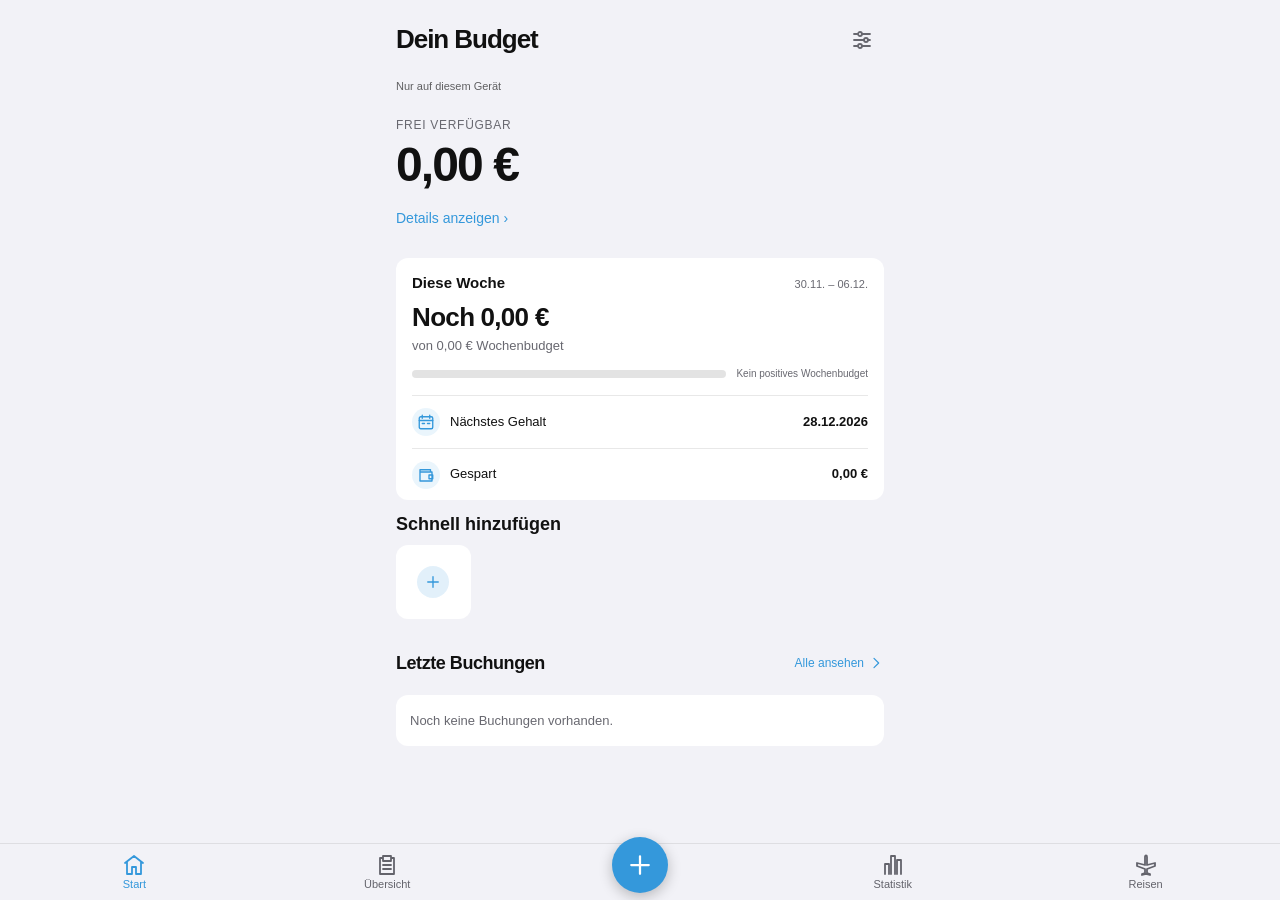
==== index.html @ 56cf3902 "Add files via upload" ====
<!DOCTYPE html>
<html lang="de">

<head>
    <meta charset="UTF-8">
    <meta name="viewport" content="width=device-width, initial-scale=1.0, viewport-fit=cover">
    <meta name="theme-color" content="#000000">
    <meta name="app-version" content="test-statistik-v2">
    <meta name="apple-mobile-web-app-capable" content="yes">
    <meta name="apple-mobile-web-app-status-bar-style" content="black-translucent">
    <meta name="apple-mobile-web-app-title" content="Kostentracker">
    <meta name="mobile-web-app-capable" content="yes">
    <meta name="application-name" content="Kostentracker">
    <link rel="manifest" href="manifest.webmanifest">
    <link rel="preload" href="icon-192.png" as="image" fetchpriority="high">
    <link rel="preload" href="./js/app/ladebildschirm.js?v=test-statistik-v2" as="script">
    <link rel="apple-touch-icon" href="apple-touch-icon.png">
    <link rel="icon" type="image/png" sizes="192x192" href="icon-192.png">
    <link rel="icon" type="image/png" sizes="512x512" href="icon-512.png">

    <title>Kostentracker Test</title>

    <script src="./js/core/datensatz-format.js?v=test-statistik-v2" type="application/x-kostentracker"></script>
    <script src="./js/core/sicherungs-vergleich.js?v=test-statistik-v2" type="application/x-kostentracker"></script>
    <script src="./js/core/lokale-datenbank.js?v=test-statistik-v2" type="application/x-kostentracker"></script>
    <script src="./js/core/dienste.js?v=test-statistik-v2" type="application/x-kostentracker"></script>
    <script src="./js/ui/kategorien-editor.js?v=test-statistik-v2" type="application/x-kostentracker"></script>
<script src="./js/ui/fixkosten-neu.js?v=test-statistik-v2" type="application/x-kostentracker"></script>
    <script src="./js/ui/eingabeschutz.js?v=test-statistik-v2" type="application/x-kostentracker"></script>
    <script src="./js/app/design-start.js?v=test-statistik-v2" type="application/x-kostentracker"></script>

    <link rel="stylesheet" href="./css/app.css?v=test-statistik-v2" media="print" data-app-style onload="this.dataset.loaded='true'" onerror="this.dataset.failed='true'">

    <style id="bootSplashStyle">
      /* Paint the page canvas and safe-area background before app.css loads. */
      :root {--boot-canvas:#000;color-scheme:dark;}
      @media(prefers-color-scheme:light){:root:not([data-theme]) {--boot-canvas:#f2f2f7;color-scheme:light;}}
      :root[data-theme="light"] {--boot-canvas:#f2f2f7;color-scheme:light;}
      :root[data-theme="dark"] {--boot-canvas:#000;color-scheme:dark;}
      html,body {background:var(--bg,var(--boot-canvas));}
      body {margin:0;}

      .boot-splash {position:fixed;inset:0;z-index:30000;display:grid;place-items:center;background:#000;opacity:1;transition:opacity 280ms cubic-bezier(.4,0,.2,1);will-change:opacity;transform:translateZ(0);backface-visibility:hidden;}
      :root[data-theme="light"] .boot-splash {background:#f2f2f7;}
      .boot-splash-logo {position:absolute;left:50%;top:var(--boot-logo-center,50%);transform:translate(-50%,-50%);display:grid;place-items:center;width:104px;height:104px;opacity:0;will-change:opacity;transition:opacity 160ms ease-out;}
      .boot-splash-logo.boot-logo-visible {opacity:1;}
      .boot-covering body > :not(#bootSplash):not(script) {visibility:hidden;}
      .boot-splash-error {position:absolute;left:20px;right:20px;top:calc(var(--boot-logo-center,50%) + 84px);text-align:center;color:#fff;font:16px -apple-system,BlinkMacSystemFont,sans-serif;}
      :root[data-theme="light"] .boot-splash-error {color:#111;}
      .boot-splash-error button {padding:12px 20px;border:0;border-radius:12px;background:#3498db;color:#fff;font-size:16px;}
      .boot-splash img {display:block;width:104px;height:104px;object-fit:contain;border-radius:24px;}
      .boot-splash [hidden] {display:none;}
      .boot-splash-fallback {font-size:72px;line-height:1;}
      .boot-splash-leaving {opacity:0;pointer-events:none;}
      @media(prefers-reduced-motion:reduce){.boot-splash,.boot-splash-logo {transition:none;}}
    </style>
    <noscript><style>.boot-splash {display:none;}</style></noscript>
</head>

<body>
<div id="bootSplash" class="boot-splash" role="status" aria-label="Kostentracker wird geladen">
  <div id="bootSplashLogo" class="boot-splash-logo"><img id="bootSplashIcon" src="icon-192.png" alt="" width="104" height="104" decoding="async" fetchpriority="high" hidden><span id="bootSplashFallback" class="boot-splash-fallback" hidden aria-hidden="true">💸</span></div>
  <div id="bootSplashError" class="boot-splash-error" hidden><p>App konnte nicht gestartet werden.</p><button type="button" onclick="location.reload()">Erneut laden</button></div>
</div>
<script src="./js/app/ladebildschirm.js?v=test-statistik-v2"></script>


<svg class="alltag-symbols" xmlns="http://www.w3.org/2000/svg" aria-hidden="true"><defs><symbol id="alltag-back" viewBox="0 0 24 24"><path d="m15 18-6-6 6-6"/></symbol><symbol id="alltag-plus" viewBox="0 0 24 24"><path d="M12 5v14M5 12h14"/></symbol><symbol id="alltag-more" viewBox="0 0 24 24"><circle cx="5" cy="12" r="1"/><circle cx="12" cy="12" r="1"/><circle cx="19" cy="12" r="1"/></symbol><symbol id="alltag-chevron" viewBox="0 0 24 24"><path d="m9 5 7 7-7 7"/></symbol><symbol id="alltag-search" viewBox="0 0 24 24"><circle cx="10.5" cy="10.5" r="6.5"/><path d="m16 16 4.5 4.5"/></symbol><symbol id="alltag-archive" viewBox="0 0 24 24"><path d="M4 9h16v11H4zM3 4h18v5H3zM9 13h6"/></symbol><symbol id="alltag-delete" viewBox="0 0 24 24"><path d="M3 6h18M9 6V3h6v3M5 6l1 15h12l1-15M10 10v7M14 10v7"/></symbol><symbol id="alltag-cart" viewBox="0 0 24 24"><path d="M3 3h2l3 12h10l3-9H6M9 18h.01M18 18h.01"/><circle cx="9" cy="20" r="1"/><circle cx="18" cy="20" r="1"/></symbol><symbol id="alltag-fuel" viewBox="0 0 24 24"><path d="M4 21V4h9v17M3 21h12M4 10h9M16 5l3 3v10a2 2 0 0 1-4 0v-5h-2M17 6v4h3"/></symbol><symbol id="alltag-droplet" viewBox="0 0 24 24"><path d="M12 3s-7 8-7 12a7 7 0 0 0 14 0c0-4-7-12-7-12Z"/></symbol><symbol id="alltag-house" viewBox="0 0 24 24"><path d="m3 10 9-7 9 7M5 9v12h5v-7h4v7h5V9"/></symbol><symbol id="alltag-food" viewBox="0 0 24 24"><path d="M4 3v6a3 3 0 0 0 6 0V3M7 3v18M17 3c-3 3-3 8 0 9h3M20 3v18"/></symbol><symbol id="alltag-activity" viewBox="0 0 24 24"><circle cx="12" cy="12" r="9"/><circle cx="12" cy="12" r="5"/><circle cx="12" cy="12" r="1"/></symbol><symbol id="alltag-gift" viewBox="0 0 24 24"><path d="M3 8h18v5H3zM5 13v8h14v-8M12 8v13"/><path d="M12 8C4 8 5 1 9 3c2 1 3 5 3 5s1-4 3-5c4-2 5 5-3 5Z"/></symbol><symbol id="alltag-spark" viewBox="0 0 24 24"><path d="m12 3 2.5 6.5L21 12l-6.5 2.5L12 21l-2.5-6.5L3 12l6.5-2.5Z"/></symbol><symbol id="alltag-clipboard" viewBox="0 0 24 24"><path d="M8 5H5v16h14V5h-3M8 3h8v5H8zM8 12h8M8 16h8"/></symbol><symbol id="alltag-chart" viewBox="0 0 24 24"><path d="M4 21V11h4v10M10 21V3h4v18M16 21V7h4v14"/></symbol><symbol id="alltag-shield" viewBox="0 0 24 24"><path d="m12 3 8 3v6c0 5-8 9-8 9s-8-4-8-9V6z"/><path d="m8 12 3 3 5-6"/></symbol><symbol id="alltag-receipt" viewBox="0 0 24 24"><path d="M5 3h14v18l-3-2-4 2-4-2-3 2zM8 7h8M8 11h8M8 15h4"/></symbol><symbol id="alltag-wallet" viewBox="0 0 24 24"><path d="M20 8H4V5h14v3M4 8v12h16V8M16 12h5v5h-5z"/></symbol><symbol id="alltag-calendar" viewBox="0 0 24 24"><rect x="3" y="5" width="18" height="16" rx="2"/><path d="M7 3v4M17 3v4M3 10h18M7 14h3M14 14h3"/></symbol><symbol id="alltag-income" viewBox="0 0 24 24"><path d="M12 3v12m-5-5 5 5 5-5M4 16v5h16v-5"/></symbol><symbol id="alltag-plane" viewBox="0 0 24 24"><path d="m3 10 8 2V4c0-2 2-2 2 0v8l8-2v3l-8 3v4l3 1v1l-4-1-4 1v-1l3-1v-4l-8-3z"/></symbol><symbol id="alltag-edit" viewBox="0 0 24 24"><path d="m15 4 5 5M4 20l5-1L21 7l-5-5L4 14z"/></symbol><symbol id="alltag-move" viewBox="0 0 24 24"><path d="M4 18v-5a4 4 0 0 1 4-4h12m-5-5 5 5-5 5"/></symbol><symbol id="alltag-check" viewBox="0 0 24 24"><path d="m4 12 5 5L20 6"/></symbol><symbol id="alltag-close" viewBox="0 0 24 24"><path d="m5 5 14 14M19 5 5 19"/></symbol><symbol id="alltag-transport" viewBox="0 0 24 24"><rect x="5" y="3" width="14" height="16" rx="3"/><path d="M5 11h14M9 19l-2 3M15 19l2 3M9 15h.01M15 15h.01M12 3v8"/></symbol><symbol id="alltag-bed" viewBox="0 0 24 24"><path d="M3 21V7m18 14V7M3 17h18M3 12h18v5M6 12V5h12v7M6 8h5v4M13 8h5v4"/></symbol></defs></svg>
    <!-- ===================== HOME ===================== -->
    <div id="travelModeBar" class="travel-mode-bar hidden"><span><svg class="alltag-icon" aria-hidden="true"><use href="#alltag-plane"></use></svg>Reiseansicht</span><button type="button" onclick="setTravelMode(false)">Alltag anzeigen</button></div>
<div id="travelOverviewView" class="alltag-page category-design-page hidden"><div class="container app-shell"><div class="topbar"><button type="button" class="back-btn" onclick="goHome()" aria-label="Zurück"><svg class="alltag-icon" aria-hidden="true"><use href="#alltag-back"></use></svg></button><h2>Deine Reisen</h2></div><div id="travelOverviewCountries"></div></div></div>
<div id="home" class="home-dashboard">
        <div class="container app-shell">
            <div class="topbar">
                <h2>Dein Budget</h2>
                <button class="icon-btn" onclick="openSettings()" aria-label="Einstellungen"><svg class="alltag-icon" viewBox="0 0 24 24" aria-hidden="true" focusable="false"><path d="M4 6h4m4 0h8M4 12h10m4 0h2M4 18h4m4 0h8"/><circle cx="10" cy="6" r="2"/><circle cx="16" cy="12" r="2"/><circle cx="10" cy="18" r="2"/></svg></button>
            </div>

            <button id="homeSyncStatus" type="button" class="home-sync-status" onclick="openServerSettings()" aria-label="Synchronisierungsstatus – Anmeldung öffnen">Nur auf diesem Gerät</button>

            <button id="travelModeToggle" type="button" class="travel-mode-toggle hidden" onclick="setTravelMode(true)"><svg class="alltag-icon" aria-hidden="true"><use href="#alltag-plane"></use></svg>Reiseansicht einschalten</button>
            <div id="travelModeHome" class="hidden" aria-label="Reiseübersicht"></div>
            <div class="hero-card">
                <div class="hero-label">Frei verfügbar</div>
                <div id="homeBudgetVerfuegbar" class="hero-amount">0.00 €</div>
                <button id="freiDetailsToggle" class="link-button" onclick="toggleFreiDetails()">Details anzeigen ›</button>

                <div id="freiDetails" class="compact-details hidden">
                    <div class="calc-row"><span>Aktuelle Periode</span><span id="homePeriodDates">–</span></div>
                    <div class="calc-row"><span>Startgehalt</span><span id="homeBudgetStart">0.00 €</span></div>
                    <div class="calc-row"><span>Einnahmen</span><span id="homeBudgetEinnahmen">+0.00 €</span></div>
                    <div class="calc-row"><span>Fixkosten</span><span id="homeBudgetLaufend">0.00 €</span></div>
                    <div class="calc-row"><span>Versicherungen</span><span id="homeBudgetVers">0.00 €</span></div>
                    <div class="calc-row"><span>Geplante Ausgaben</span><span id="homeBudgetGeplant">0.00 €</span></div>
                    <div class="calc-row"><span>Investieren</span><span id="homeBudgetInvestieren">0.00 €</span></div>
                    <div class="calc-row"><span>Sparen vorgesehen</span><span id="homeBudgetSparenPlan">0.00 €</span></div>
                    <div class="calc-row"><span>Gespart aktuell</span><span id="homeBudgetGespart">0.00 €</span></div>
                    <div class="calc-row"><span>Haushalt bisher</span><span id="homeBudgetHaushalt">0.00 €</span></div>
                    <div class="calc-row"><span>Freizeit bisher</span><span id="homeBudgetFreizeit">0.00 €</span></div>
                    <div class="calc-row total"><span>Frei verfügbar</span><span id="homeBudgetVerfuegbarDetail">0.00 €</span></div>
                    <div class="calc-row"><span>Noch kommende Abbuchungen</span><span id="homeFaelligGesamt">0.00 €</span></div>
                    <div class="detail-note">Die kommenden Abbuchungen sind im frei verfügbaren Betrag bereits berücksichtigt.</div>
                </div>
            </div>


            <div id="homeActiveTrips" class="home-active-trips hidden" aria-label="Aktuelle Reisen"></div>

            <section class="home-week-panel" aria-label="Wochenbudget und Gehaltsinfos">
                <div class="week-summary-card" onclick="openWeekPreview()" role="button" tabindex="0" aria-label="Wochenbudget und Vorschau anzeigen" onkeydown="if(event.key==='Enter'||event.key===' '){event.preventDefault();openWeekPreview();}">
                    <div class="week-summary-head"><div class="week-summary-title">Diese Woche</div><div id="homeWeekDates" class="week-summary-dates">Montag – Sonntag</div></div>
                    <div class="home-week-balance"><span id="homeWeekPrefix">Noch</span> <strong id="homeWeekAmount" class="week-summary-amount">0,00 €</strong></div>
                    <div class="home-week-budget"><span id="homeWeekAllowance">von <span id="homeWeekBudgetStart">0,00 €</span> Wochenbudget</span><span id="homeWeekDeficitPeriod" class="hidden">Bis zum nächsten Gehalt</span></div>
                    <div id="homeWeekProgressRow" class="home-week-progress-row"><div id="homeWeekProgress" class="home-week-progress" role="progressbar" aria-label="Ausgegebenes Wochenbudget" aria-valuemin="0" aria-valuemax="100" aria-valuenow="0"><span id="homeWeekProgressFill"></span></div><span id="homeWeekProgressLabel">0 % ausgegeben</span></div>
                </div>
                <div class="home-salary-info">
                    <div class="salary-row"><span class="home-fact-icon"><svg class="alltag-icon" viewBox="0 0 24 24" aria-hidden="true" focusable="false"><use href="#alltag-calendar"></use></svg></span><span>Nächstes Gehalt</span><strong id="homeNextSalary">–</strong></div>
                    <div class="salary-row"><span class="home-fact-icon"><svg class="alltag-icon" viewBox="0 0 24 24" aria-hidden="true" focusable="false"><use href="#alltag-wallet"></use></svg></span><span>Gespart</span><strong id="homeGespart">0,00 €</strong></div>
                </div>
            </section>
            <div id="homeWarnings" class="hidden"></div>

            <section class="home-quick-favorites" aria-labelledby="homeQuickFavoritesTitle">
                <h3 id="homeQuickFavoritesTitle">Schnell hinzufügen</h3>
                <div class="home-quick-favorite-grid">
                    <div id="homeQuickFavoriteTiles" class="home-quick-favorite-tiles"></div>
                    <button type="button" class="home-quick-favorite" onclick="openHomeQuickFavoritePicker()" aria-label="Schnellzugriff hinzufügen"><span class="quick-choice-icon"><svg class="alltag-icon" aria-hidden="true"><use href="#alltag-plus"></use></svg></span></button>
                </div>
            </section>
            <section class="home-recent" aria-labelledby="homeRecentTitle">
                <div class="home-recent-heading"><h3 id="homeRecentTitle">Letzte Buchungen</h3><button id="homeAllBookings" type="button" onclick="openGlobalArchiv()">Alle ansehen <svg class="alltag-icon" viewBox="0 0 24 24" aria-hidden="true" focusable="false"><use href="#alltag-chevron"></use></svg></button></div>
                <div id="homeRecentBookings" class="home-recent-list"></div>
            </section>
        </div>

    </div>

    <!-- ===================== ÜBERSICHT ===================== -->
    <div id="uebersichtView" class="hidden">
        <div class="container app-shell">
            <div class="topbar">
                <button class="back-btn" onclick="goHome()" aria-label="Zurück"><svg class="alltag-icon" viewBox="0 0 24 24" aria-hidden="true" focusable="false"><use href="#alltag-back"></use></svg></button>
                <h2 style="flex:1;">Übersicht</h2>
                <button class="icon-btn" onclick="openSettings()" aria-label="Einstellungen"><svg class="alltag-icon" viewBox="0 0 24 24" aria-hidden="true" focusable="false"><path d="M4 6h4m4 0h8M4 12h10m4 0h2M4 18h4m4 0h8"/><circle cx="10" cy="6" r="2"/><circle cx="16" cy="12" r="2"/><circle cx="10" cy="18" r="2"/></svg></button>
            </div>

            <div class="section-label">Mein Budget</div>
            <div class="overview-card" role="button" tabindex="0" onkeydown="if(event.key==='Enter'||event.key===' '){event.preventDefault();this.click();}" onclick="openHaushalt()"><span class="overview-category-icon"><svg class="alltag-icon" viewBox="0 0 24 24" aria-hidden="true" focusable="false"><use href="#alltag-cart"></use></svg></span><div class="overview-card-main">
                <div class="overview-card-top"><span class="overview-card-title">Haushalt</span><strong id="overviewHaushalt">0.00 €</strong></div>
                <div class="overview-card-sub">Ausgaben im aktuellen Gehaltszeitraum</div></div>
            </div>
            <div class="overview-card" role="button" tabindex="0" onkeydown="if(event.key==='Enter'||event.key===' '){event.preventDefault();this.click();}" onclick="openFreizeit()"><span class="overview-category-icon"><svg class="alltag-icon" viewBox="0 0 24 24" aria-hidden="true" focusable="false"><use href="#alltag-activity"></use></svg></span><div class="overview-card-main">
                <div class="overview-card-top"><span class="overview-card-title">Freizeit</span><strong id="overviewFreizeit">0.00 €</strong></div>
                <div class="overview-card-sub">Ausgehen, Restaurant, Kino und Unternehmungen</div></div>
            </div>
            <div class="overview-card" role="button" tabindex="0" onkeydown="if(event.key==='Enter'||event.key===' '){event.preventDefault();this.click();}" onclick="openKosten()"><span class="overview-category-icon"><svg class="alltag-icon" viewBox="0 0 24 24" aria-hidden="true" focusable="false"><use href="#alltag-receipt"></use></svg></span><div class="overview-card-main">
                <div class="overview-card-top"><span class="overview-card-title">Fixkosten</span><strong id="overviewFixkosten">0.00 €</strong></div>
                <div class="overview-card-sub">Fest eingeplante Kosten im Gehaltszeitraum</div></div>
            </div>
            <div class="overview-card" role="button" tabindex="0" onkeydown="if(event.key==='Enter'||event.key===' '){event.preventDefault();this.click();}" onclick="openVersicherungen()"><span class="overview-category-icon"><svg class="alltag-icon" viewBox="0 0 24 24" aria-hidden="true" focusable="false"><use href="#alltag-shield"></use></svg></span><div class="overview-card-main">
                <div class="overview-card-top"><span class="overview-card-title">Versicherungen</span><strong id="overviewVersicherungen">0.00 €</strong></div>
                <div class="overview-card-sub">Fällige Versicherungen im Gehaltszeitraum</div></div>
            </div>
            <div class="overview-card" role="button" tabindex="0" onkeydown="if(event.key==='Enter'||event.key===' '){event.preventDefault();this.click();}" onclick="openEinnahmen()"><span class="overview-category-icon"><svg class="alltag-icon" viewBox="0 0 24 24" aria-hidden="true" focusable="false"><use href="#alltag-income"></use></svg></span><div class="overview-card-main">
                <div class="overview-card-top"><span class="overview-card-title">Einnahmen</span><strong id="overviewEinnahmen">+0.00 €</strong></div>
                <div class="overview-card-sub">Zusätzliche Geldeingänge im Gehaltszeitraum</div></div>
            </div>
            <div class="overview-card" role="button" tabindex="0" onkeydown="if(event.key==='Enter'||event.key===' '){event.preventDefault();this.click();}" onclick="openGeplanteAusgaben()"><span class="overview-category-icon"><svg class="alltag-icon" viewBox="0 0 24 24" aria-hidden="true" focusable="false"><use href="#alltag-calendar"></use></svg></span><div class="overview-card-main">
                <div class="overview-card-top"><span class="overview-card-title">Geplante Ausgaben</span><strong id="overviewGeplant">0.00 €</strong></div>
                <div class="overview-card-sub">Für den aktuellen Gehaltszeitraum reserviert</div></div>
            </div>
            <div class="overview-card" role="button" tabindex="0" onkeydown="if(event.key==='Enter'||event.key===' '){event.preventDefault();this.click();}" onclick="openSparenInvestieren()"><span class="overview-category-icon"><svg class="alltag-icon" viewBox="0 0 24 24" aria-hidden="true" focusable="false"><use href="#alltag-wallet"></use></svg></span><div class="overview-card-main">
                <div class="overview-card-top"><span class="overview-card-title">Sparen & Investieren</span><strong id="overviewSparenInvestieren">0.00 €</strong></div>
                <div id="overviewSparenInvestierenSub" class="overview-card-sub">Investieren geschützt · Rücklage als Sparpuffer</div></div>
            </div>

        </div>
    </div>

    <!-- ===================== STATISTIK ===================== -->
    <div id="statistikView" class="settings-subpage hidden">
        <div class="container">
            <div class="topbar">
                <h2>Statistik</h2>
                <button class="icon-btn" onclick="openSettings()" aria-label="Einstellungen"><svg class="alltag-icon" aria-hidden="true" viewBox="0 0 24 24"><path d="M4 6h4m4 0h8M4 12h10m4 0h2M4 18h4m4 0h8"/><circle cx="10" cy="6" r="2"/><circle cx="16" cy="12" r="2"/><circle cx="10" cy="18" r="2"/></svg></button>
            </div>
            <div class="stat-mode" role="group" aria-label="Ansicht">
                <button id="statsOverviewButton" type="button" onclick="updateStatistik('overview')" aria-pressed="true">Übersicht</button>
                <button id="statsTrendButton" type="button" onclick="updateStatistik('trend')" aria-pressed="false">Trend</button>
            </div>
            <section id="statsOverview">
                <div class="stat-period">
                    <button id="statsPrevious" type="button" onclick="updateStatistik('previous')" aria-label="Vorheriger Gehaltszeitraum">‹</button>
                    <div><strong id="statsPeriod" aria-live="polite"></strong><small id="statsPeriodStatus"></small></div>
                    <button id="statsNext" type="button" onclick="updateStatistik('next')" aria-label="Nächster Gehaltszeitraum">›</button>
                </div>
                <div id="statsSummary" class="stat-card"></div>
                <div id="statsPlanned" class="stat-card"></div>
                <button id="statsCompareButton" type="button" onclick="updateStatistik('compare')" class="stat-outline">Zeitraum vergleichen</button>
            </section>
            <section id="statsTrend" hidden>
                <label class="stat-field" for="statsMetric">Kennzahl</label>
                <select id="statsMetric" onchange="updateStatistik('metric', this.value)"></select>
                <p class="stat-note">Alle Gehaltszeiträume</p>
                <div class="stat-card">
                    <p id="statsPoint" class="stat-point" aria-live="polite"></p>
                    <div id="statsChart" class="stat-chart" data-horizontal-scroll></div>
                </div>
            </section>
            <section id="statsComparison" aria-labelledby="statsCompareTitle" hidden>
                <div class="stat-compare-head"><button id="statsCompareBack" type="button" onclick="updateStatistik('back')" aria-label="Zurück zur Statistik-Übersicht">‹</button><h3 id="statsCompareTitle" tabindex="-1">Zeiträume vergleichen</h3></div>
                <div class="stat-card stat-selectors">
                    <label class="stat-field" for="statsFirst">Zeitraum 1</label>
                    <select id="statsFirst" onchange="updateStatistik('first', this.value)"></select>
                    <label class="stat-field" for="statsSecond">Zeitraum 2</label>
                    <select id="statsSecond" onchange="updateStatistik('second', this.value)"></select>
                </div>
                <p id="statsCompareNote" class="stat-note" hidden>Der laufende Zeitraum zeigt Buchungen bis heute.</p>
                <div id="statsComparisonResult"></div>
            </section>
        </div>
    </div>

    <!-- ===================== EINSTELLUNGEN ===================== -->
    <div id="settingsView" class="hidden">
        <div class="container">
            <div class="topbar">
                <button class="back-btn" onclick="goHome()" aria-label="Zurück"><svg class="alltag-icon" viewBox="0 0 24 24" aria-hidden="true" focusable="false"><use href="#alltag-back"></use></svg></button>
                <h2 style="flex:1;">Einstellungen</h2>
            <button class="page-info-button" type="button" onclick="openPageInfo('settingsView')" aria-label="Informationen zu Einstellungen">ⓘ</button>
            </div>

            <div class="settings-section-head">Allgemein</div>
            <div class="settings-menu">
                <button id="appUpdateCheckButton" class="settings-menu-item" type="button" onclick="checkAppUpdate(true)">
                    <span class="settings-menu-icon"><svg class="alltag-icon" viewBox="0 0 24 24" aria-hidden="true" focusable="false"><path d="M20 8a8 8 0 1 0 0 8M20 3v5h-5"/></svg></span><span class="settings-menu-main"><span class="settings-menu-title">App aktualisieren</span><span class="settings-menu-sub">Automatisch prüfen und sicher neu laden</span></span><span class="settings-menu-chevron"><svg class="alltag-icon" viewBox="0 0 24 24" aria-hidden="true" focusable="false"><use href="#alltag-chevron"></use></svg></span>
                </button>
                <div id="appUpdateStatus" class="settings-note" role="status" aria-live="polite"></div>

                <button class="settings-menu-item" type="button" onclick="openSettingsBudget()">
                    <span class="settings-menu-icon"><svg class="alltag-icon" viewBox="0 0 24 24" aria-hidden="true" focusable="false"><use href="#alltag-wallet"></use></svg></span>
                    <span class="settings-menu-main"><span class="settings-menu-title">Budget & Gehalt</span><span class="settings-menu-sub">Aktuelles und nächstes Gehalt, Gehaltstag</span></span>
                    <span class="settings-menu-chevron"><svg class="alltag-icon" viewBox="0 0 24 24" aria-hidden="true" focusable="false"><use href="#alltag-chevron"></use></svg></span>
                </button>
                <button class="settings-menu-item" type="button" onclick="openSettingsQuickAdd()">
                    <span class="settings-menu-icon"><svg class="alltag-icon" viewBox="0 0 24 24" aria-hidden="true" focusable="false"><path d="m13 2-9 12h7l-1 8 10-13h-8z"/></svg></span>
                    <span class="settings-menu-main"><span class="settings-menu-title">Schnelleingabe</span><span class="settings-menu-sub">Bereiche auswählen und Reihenfolge anpassen</span></span>
                    <span class="settings-menu-chevron"><svg class="alltag-icon" viewBox="0 0 24 24" aria-hidden="true" focusable="false"><use href="#alltag-chevron"></use></svg></span>
                </button>
                <button class="settings-menu-item" type="button" onclick="openSettingsWarnings()">
                    <span class="settings-menu-icon"><svg class="alltag-icon" viewBox="0 0 24 24" aria-hidden="true" focusable="false"><path d="M5 17h14l-2-3V9a5 5 0 0 0-10 0v5zM10 21h4M12 2v2"/></svg></span>
                    <span class="settings-menu-main"><span class="settings-menu-title">Erinnerung</span><span class="settings-menu-sub">Große Ausgaben und Hinweise auf der Startseite</span></span>
                    <span class="settings-menu-chevron"><svg class="alltag-icon" viewBox="0 0 24 24" aria-hidden="true" focusable="false"><use href="#alltag-chevron"></use></svg></span>
                </button>
                <button class="settings-menu-item" type="button" onclick="openMerchantSettings()">
                    <span class="settings-menu-icon"><svg class="alltag-icon" viewBox="0 0 24 24" aria-hidden="true" focusable="false"><path d="M3 3h8l10 10-8 8L3 11z"/><circle cx="7" cy="7" r="1"/></svg></span>
                    <span class="settings-menu-main"><span class="settings-menu-title">Händlerzuordnung</span><span class="settings-menu-sub">Automatische Kategorien und eigene Zuordnungen</span></span>
                    <span class="settings-menu-chevron"><svg class="alltag-icon" viewBox="0 0 24 24" aria-hidden="true" focusable="false"><use href="#alltag-chevron"></use></svg></span>
                </button>
                <button class="settings-menu-item" type="button" onclick="openSettingsDesign()">
                    <span class="settings-menu-icon"><svg class="alltag-icon" viewBox="0 0 24 24" aria-hidden="true" focusable="false"><path d="M12 3a9 9 0 1 0 0 18h1a2 2 0 0 0 1-4c-1-1 0-2 1-2h2a4 4 0 0 0 4-4c0-5-4-8-9-8Z"/><path d="M7 9h.01M11 6h.01M16 8h.01M6 13h.01"/></svg></span>
                    <span class="settings-menu-main"><span class="settings-menu-title">Design</span><span id="settingsDesignMenuSub" class="settings-menu-sub">Systemeinstellung verwenden</span></span>
                    <span class="settings-menu-chevron"><svg class="alltag-icon" viewBox="0 0 24 24" aria-hidden="true" focusable="false"><use href="#alltag-chevron"></use></svg></span>
                </button>
                <button class="settings-menu-item" type="button" onclick="openSettingsGestures()">
                    <span class="settings-menu-icon"><svg class="alltag-icon" viewBox="0 0 24 24" aria-hidden="true" focusable="false"><path d="M9 12V5a2 2 0 0 1 4 0v6l2-1 5 3v3c0 4-3 6-6 6-2 0-4-1-5-3l-4-5a2 2 0 0 1 3-2l1 1"/></svg></span>
                    <span class="settings-menu-main"><span class="settings-menu-title">Gesten</span><span id="settingsGesturesMenuSub" class="settings-menu-sub">Rechts-Swipe: Aus</span></span>
                    <span class="settings-menu-chevron"><svg class="alltag-icon" viewBox="0 0 24 24" aria-hidden="true" focusable="false"><use href="#alltag-chevron"></use></svg></span>
                </button>
            </div>

            <div class="settings-section-head" style="margin-top:22px;">Daten</div>
            <div class="settings-menu">
                <button class="settings-menu-item" type="button" onclick="openGlobalArchiv()">
                    <span class="settings-menu-icon"><svg class="alltag-icon" viewBox="0 0 24 24" aria-hidden="true" focusable="false"><use href="#alltag-archive"></use></svg></span>
                    <span class="settings-menu-main"><span class="settings-menu-title">Archiv</span><span class="settings-menu-sub">Alle gespeicherten Einträge durchsuchen und exportieren</span></span>
                    <span class="settings-menu-chevron"><svg class="alltag-icon" viewBox="0 0 24 24" aria-hidden="true" focusable="false"><use href="#alltag-chevron"></use></svg></span>
                </button>
                <button class="settings-menu-item" type="button" onclick="openServerSettings()">
                    <span class="settings-menu-icon"><svg class="alltag-icon" viewBox="0 0 24 24" aria-hidden="true" focusable="false"><rect x="3" y="5" width="18" height="14" rx="2"/><path d="M7 9h4M7 13h2m5-4 3 3-3 3M12 12h5"/></svg></span>
                    <span class="settings-menu-main"><span class="settings-menu-title">Server &amp; Synchronisierung</span><span class="settings-menu-sub">Zugang, Verbindung und Benachrichtigungen</span></span>
                    <span class="settings-menu-chevron"><svg class="alltag-icon" viewBox="0 0 24 24" aria-hidden="true" focusable="false"><use href="#alltag-chevron"></use></svg></span>
                </button>
                <button class="settings-menu-item" type="button" onclick="openSettingsBackup()">
                    <span class="settings-menu-icon"><svg class="alltag-icon" viewBox="0 0 24 24" aria-hidden="true" focusable="false"><path d="M4 3h13l4 4v14H3V3zM7 3v6h10V3M7 21v-8h10v8M14 5v2"/></svg></span>
                    <span class="settings-menu-main"><span class="settings-menu-title">Daten &amp; Sicherung</span><span class="settings-menu-sub">Sicherungsstände und Backup-Dateien</span></span>
                    <span class="settings-menu-chevron"><svg class="alltag-icon" viewBox="0 0 24 24" aria-hidden="true" focusable="false"><use href="#alltag-chevron"></use></svg></span>
                </button>
            </div>
        </div>
    </div>

    <div id="serverSettingsView" class="settings-subpage hidden">
        <div class="container">
            <div class="topbar">
                <button class="back-btn" onclick="openSettings()" aria-label="Zurück"><svg class="alltag-icon" viewBox="0 0 24 24" aria-hidden="true" focusable="false"><use href="#alltag-back"></use></svg></button>
                <h2 style="flex:1;">Server &amp; Synchronisierung</h2>
            <button class="page-info-button" type="button" onclick="openPageInfo('serverSettingsView')" aria-label="Informationen zu Server &amp; Synchronisierung">ⓘ</button>
            </div>
            <div class="settings-page-card">
                <h3>Dein persönlicher Zugang</h3>
                
                <label for="testServerToken">Persönlicher Zugangscode</label>
                <input id="testServerToken" oninput="updateServerLoginControls()" type="password" autocomplete="off" autocapitalize="none" spellcheck="false" placeholder="Persönlichen Zugangscode einfügen">
                <button class="settings-secondary" id="testServerReveal" onclick="toggleTestServerCode()" style="background:#3a3a3c;">Code anzeigen</button>
                <button id="serverLoginButton" onclick="syncTestServer(true)">Anmelden</button>
                <div id="serverAccountActions" class="hidden">
                <button onclick="activateTestServerPush()"><svg class="alltag-icon" viewBox="0 0 24 24" aria-hidden="true" focusable="false"><use href="#alltag-check"></use></svg>Benachrichtigungen aktivieren</button>
                <div id="serverNotificationStatus" class="settings-note" style="margin:12px 0;"></div>
                </div>
                <div id="testServerStatus" class="server-login-status" role="status" aria-live="polite" style="margin-top:16px;">Noch nicht angemeldet.</div>
            </div>

            <section id="serverRestoreNotice" class="server-restore-notice hidden" aria-labelledby="serverRestoreNoticeTitle">
                <h3 id="serverRestoreNoticeTitle">Deine gespeicherten Daten sind da</h3>
                <p>Stelle deine bisherigen Einträge wieder her, um neue Zahlungen zu übernehmen.</p>
                <button type="button" onclick="openSettingsBackup()">Daten &amp; Sicherung öffnen</button>
            </section>
            <div class="settings-page-card" id="paymentConfirmationTests">
                <h3>Buchungsbestätigung testen</h3>
                <p class="settings-note">Erzeugt eine lokale Testzahlung über 1,23 €. Entfernen über „Diese Testzahlungen entfernen“ darunter.</p>
                <button type="button" onclick="simulatePaymentConfirmation()">Testzahlung 1,23 € erzeugen</button>
                <div id="paymentConfirmationTestStatus" class="settings-note" role="status"></div>
            </div>
            <div class="settings-page-card" id="travelPaymentTests">
                <h3>Reisezahlungen testen</h3>
                <div class="test-mode-label">Nur Testversion</div>
                <label for="travelPaymentTestLand">Testreise</label><select id="travelPaymentTestLand" onchange="updateTravelPaymentTestDate()"><option value="">Reise auswählen</option></select>
                <label for="travelPaymentTestDate">Zahlungsdatum</label><input id="travelPaymentTestDate" type="date">
                <button onclick="simulateTravelPayment('eur')">Nur Eurobetrag testen</button>
                <button onclick="simulateTravelPayment('both')">Euro + Landeswährung testen</button>
                <button onclick="simulateTravelPayment('foreign')">Nur Landeswährung testen</button>
                <button class="settings-secondary" onclick="removeTravelPaymentTests()" style="background:#3a3a3c">Diese Testzahlungen entfernen</button>
                <div id="travelPaymentTestStatus" class="settings-note" role="status"></div>
            </div>
            
        </div>
    </div>

    <!-- ===================== EINSTELLUNGEN: BUDGET & GEHALT ===================== -->
    <div id="settingsBudgetView" class="settings-subpage hidden">
        <div class="container">
            <div class="topbar">
                <button class="back-btn" onclick="openSettings()" aria-label="Zurück"><svg class="alltag-icon" viewBox="0 0 24 24" aria-hidden="true" focusable="false"><use href="#alltag-back"></use></svg></button>
                <h2 style="flex:1;">Budget & Gehalt</h2>
            <button class="page-info-button" type="button" onclick="openPageInfo('settingsBudgetView')" aria-label="Informationen zu Budget & Gehalt">ⓘ</button>
            </div>
            <div class="settings-page-card">
                <label for="startgehaltInput">Startgehalt / Startbudget</label>
                <input id="startgehaltInput" type="text" inputmode="decimal" min="0" step="0.01" placeholder="z. B. 2500">
                <button onclick="saveStartgehalt()">Startgehalt speichern</button>
                
            </div>
            <div class="settings-page-card">
                <h3>Nächstes Gehalt</h3>
                
                <div class="date-range">
                    <div class="date-field">
                        <label for="nextSalaryDateInput">Erwartetes Datum</label>
                        <input id="nextSalaryDateInput" type="date">
                    </div>
                    <div class="date-field">
                        <label for="nextSalaryAmountInput">Betrag</label>
                        <input id="nextSalaryAmountInput" type="text" inputmode="decimal" placeholder="z. B. 2750">
                    </div>
                </div>
                <button onclick="saveNextSalaryPlan()">Nächstes Gehalt speichern</button>
                <button class="settings-secondary" onclick="clearNextSalaryPlan()" style="background:#3a3a3c;">Angaben löschen</button>
                <div id="nextSalarySettingsStatus" class="settings-note" style="margin-top:8px;"></div>
            </div>
            <div class="settings-page-card">
                <label for="gehaltstagInput">Regulärer Gehaltstag</label>
                <input id="gehaltstagInput" type="number" min="1" max="31" value="26">
                <button onclick="saveGehaltstag()">Gehaltstag speichern</button>
                
            </div>
        </div>
    </div>

    <div id="settingsMerchantView" class="settings-subpage hidden">
      <div class="container">
        <div class="topbar"><button class="back-btn" type="button" onclick="openSettings()" aria-label="Zurück"><svg class="alltag-icon" viewBox="0 0 24 24" aria-hidden="true" focusable="false"><use href="#alltag-back"></use></svg></button><h2 style="flex:1;">Händlerzuordnung</h2><button class="page-info-button" type="button" onclick="openPageInfo('settingsMerchantView')" aria-label="Informationen zur Händlerzuordnung">ⓘ</button></div>
        <div class="settings-page-card">
          <h3>Zuordnung hinzufügen</h3>
          <label for="merchantRuleName">Händlername</label><input id="merchantRuleName" maxlength="200" placeholder="z. B. Little Tokyo" autocomplete="off">
          <label for="merchantRuleArea">Bereich</label><select id="merchantRuleArea" onchange="updateMerchantRuleCategories()"><option value="">Bereich auswählen</option><option value="Haushalt">Haushalt</option><option value="Freizeit">Freizeit</option></select>
          <label for="merchantRuleCategory">Kategorie</label><select id="merchantRuleCategory"><option value="">Kategorie auswählen</option></select>
          <button id="merchantRuleSave" type="button" onclick="saveMerchantRule()">Zuordnung speichern</button><div id="merchantRuleStatus" class="settings-note" role="status" aria-live="polite"></div>
        </div>
        <div class="settings-page-card"><h3>Eigene Zuordnungen</h3><div id="merchantRuleList"></div></div>
        <div class="settings-page-card"><details><summary>Automatisch erkannte Händler</summary><div id="merchantBuiltinList"></div></details></div>
      </div>
    </div>

    <!-- ===================== EINSTELLUNGEN: SCHNELLEINGABE ===================== -->
    <div id="settingsQuickAddView" class="settings-subpage hidden">
        <div class="container">
            <div class="topbar">
                <button class="back-btn" onclick="openSettings()" aria-label="Zurück"><svg class="alltag-icon" viewBox="0 0 24 24" aria-hidden="true" focusable="false"><use href="#alltag-back"></use></svg></button>
                <h2 style="flex:1;">Schnelleingabe</h2>
            <button class="page-info-button" type="button" onclick="openPageInfo('settingsQuickAddView')" aria-label="Informationen zu Schnelleingabe">ⓘ</button>
            </div>
            <div class="settings-page-card">
                
                <h3>Bereiche & Reihenfolge</h3>
                <div id="quickAddSettingsList" class="quick-fav-list"></div>
            </div>
            <div class="settings-page-card">
                <h3>Startseiten-Favoriten</h3>
                <div id="homeQuickFavoriteSettings" class="quick-fav-list"></div>
                <button type="button" class="settings-secondary" onclick="openHomeQuickFavoritePicker()">Schnellzugriff hinzufügen</button>
            </div>
            <div class="settings-page-card">
                <h3>Schnellbeträge</h3>
                
                <div class="quick-amount-settings-grid">
                    <input id="quickAmount1" type="text" inputmode="decimal" aria-label="Schnellbetrag 1">
                    <input id="quickAmount2" type="text" inputmode="decimal" aria-label="Schnellbetrag 2">
                    <input id="quickAmount3" type="text" inputmode="decimal" aria-label="Schnellbetrag 3">
                    <input id="quickAmount4" type="text" inputmode="decimal" aria-label="Schnellbetrag 4">
                </div>
                <button onclick="saveQuickAmounts()">Schnellbeträge speichern</button>
            </div>
        </div>
    </div>

    <!-- ===================== EINSTELLUNGEN: WARNUNGEN ===================== -->
    <div id="settingsWarningsView" class="settings-subpage hidden">
        <div class="container">
            <div class="topbar">
                <button class="back-btn" onclick="openSettings()" aria-label="Zurück"><svg class="alltag-icon" viewBox="0 0 24 24" aria-hidden="true" focusable="false"><use href="#alltag-back"></use></svg></button>
                <h2 style="flex:1;">Erinnerung</h2>
            <button class="page-info-button" type="button" onclick="openPageInfo('settingsWarningsView')" aria-label="Informationen zu Erinnerung">ⓘ</button>
            </div>
            <div class="settings-page-card">
                <div class="settings-switch-row">
                    <span class="switch-label">Automatische Erinnerung</span>
                    <button id="warnungenAktiv" type="button" class="settings-switch-button" role="switch" aria-checked="true" onclick="toggleWarnungenAktiv()" aria-label="Automatische Erinnerung an oder aus">
                        <span class="ios-switch on" aria-hidden="true"></span>
                    </button>
                </div>
                <div id="warnGlobalFields">
                    <div class="warning-settings-grid">
                        <div><label for="warnSchwelle">Ab Betrag</label><input id="warnSchwelle" type="text" inputmode="decimal" placeholder="100"></div>
                        <div><label for="warnTage">Erinnerungszeit (Tage)</label><input id="warnTage" type="number" min="0" max="365" placeholder="14"></div>
                    </div>
                    
                    <div style="font-weight:700;margin-top:16px;">Automatisch berücksichtigen</div>
                    <div id="warnKategorieGrid" class="warning-cat-grid"></div>
                    <button onclick="saveWarnSettings()" style="margin-top:14px;">Erinnerung speichern</button>
                </div>
            </div>
        </div>
    </div>

    <!-- ===================== EINSTELLUNGEN: GESTEN ===================== -->
    <div id="settingsGesturesView" class="settings-subpage hidden">
        <div class="container">
            <div class="topbar">
                <button class="back-btn" onclick="openSettings()" aria-label="Zurück"><svg class="alltag-icon" viewBox="0 0 24 24" aria-hidden="true" focusable="false"><use href="#alltag-back"></use></svg></button>
                <h2 style="flex:1;">Gesten</h2>
            <button class="page-info-button" type="button" onclick="openPageInfo('settingsGesturesView')" aria-label="Informationen zu Gesten">ⓘ</button>
            </div>
            <div class="settings-page-card">
                <label for="rightSwipeAction">Nach rechts wischen</label>
                <select id="rightSwipeAction" onchange="setRightSwipeAction(this.value)">
                    <option value="aus">Aus</option>
                    <option value="erneut">⧉ Kopieren</option>
                    <option value="ausblenden">👁️‍🗨️ Ausblenden</option>
                    <option value="bearbeiten">✏️ Bearbeiten</option>
                    <option value="verschieben">↪️ Verschieben</option>
                </select>
                
            </div>
            <div class="settings-page-card">
                <h3>Ausgeblendete Einträge</h3>
                
                <button class="settings-secondary" type="button" onclick="openHiddenArchive()" style="background:#3a3a3c;"><svg class="alltag-icon" viewBox="0 0 24 24" aria-hidden="true" focusable="false"><use href="#alltag-archive"></use></svg>Ausgeblendete verwalten</button>
            </div>
        </div>
    </div>

    <!-- ===================== EINSTELLUNGEN: DESIGN ===================== -->
    <div id="settingsDesignView" class="settings-subpage hidden">
        <div class="container">
            <div class="topbar">
                <button class="back-btn" onclick="openSettings()" aria-label="Zurück"><svg class="alltag-icon" viewBox="0 0 24 24" aria-hidden="true" focusable="false"><use href="#alltag-back"></use></svg></button>
                <h2 style="flex:1;">Design</h2>
            <button class="page-info-button" type="button" onclick="openPageInfo('settingsDesignView')" aria-label="Informationen zu Design">ⓘ</button>
            </div>
            <div class="settings-page-card">
                
                <div class="design-choice-list">
                    <button type="button" class="design-choice" data-design-mode="system" onclick="setDesignMode('system')">
                        <span class="design-choice-main"><span class="design-choice-title">Automatisch</span><span class="design-choice-sub">Folgt der Systemeinstellung</span></span><span class="design-choice-check"></span>
                    </button>
                    <button type="button" class="design-choice" data-design-mode="dunkel" onclick="setDesignMode('dunkel')">
                        <span class="design-choice-main"><span class="design-choice-title">Dunkel</span><span class="design-choice-sub">Immer dunkles Erscheinungsbild</span></span><span class="design-choice-check"></span>
                    </button>
                    <button type="button" class="design-choice" data-design-mode="hell" onclick="setDesignMode('hell')">
                        <span class="design-choice-main"><span class="design-choice-title">Hell</span><span class="design-choice-sub">Immer helles Erscheinungsbild</span></span><span class="design-choice-check"></span>
                    </button>
                </div>
            </div>
            <div class="settings-page-card">
                <h3>Button-, Schalter- & Hakenfarben</h3>
                
                <div class="action-color-grid">
                    <div class="action-color-row"><span>Alle Buttons, Schalter & Haken</span><input id="actionColorCommon" type="color" value="#3498db" aria-label="Alle Buttons, Schalter und Haken färben" oninput="previewCommonActionColor(this.value)"></div>
                    <div class="action-color-row"><span>＋ Hinzufügen / Speichern</span><input id="actionColorAdd" type="color" value="#3498db" aria-label="Farbe für Hinzufügen und Speichern" oninput="previewActionColor('hinzufuegen',this.value)"></div>
                    <div class="action-color-row"><span>✏️ Bearbeiten</span><input id="actionColorEdit" type="color" value="#3498db" aria-label="Farbe für Bearbeiten" oninput="previewActionColor('bearbeiten',this.value)"></div>
                    <div class="action-color-row"><span>↪️ Verschieben</span><input id="actionColorMove" type="color" value="#3498db" aria-label="Farbe für Verschieben" oninput="previewActionColor('verschieben',this.value)"></div>
                    <div class="action-color-row"><span>◉ Schalter & Haken</span><input id="actionColorSwitch" type="color" value="#3498db" aria-label="Farbe für Schalter und Haken" oninput="previewActionColor('schalter',this.value)"></div>
                </div>
                
                <div class="action-color-save-row">
                    <button type="button" class="action-color-save-btn" onclick="saveActionColorsFromInputs()">Farben speichern</button>
                    <button type="button" class="accent-reset-btn" onclick="resetActionColors()">Standardfarbe zurücksetzen</button>
                </div>
                <div id="actionColorStatus" class="action-color-status"></div>
            </div>
        </div>
    </div>

    <!-- ===================== EINSTELLUNGEN: BACKUP ===================== -->
    <div id="settingsBackupView" class="settings-subpage hidden">
        <div class="container">
            <div class="topbar">
                <button class="back-btn" onclick="openSettings()" aria-label="Zurück"><svg class="alltag-icon" viewBox="0 0 24 24" aria-hidden="true" focusable="false"><use href="#alltag-back"></use></svg></button>
                <h2 style="flex:1;">Daten &amp; Sicherung</h2>
            <button class="page-info-button" type="button" onclick="openPageInfo('settingsBackupView')" aria-label="Informationen zu Daten &amp; Sicherung">ⓘ</button>
            </div>
            <div class="settings-page-card" id="storageV2Card">
                <h3>Sicherungsstände</h3>
                <p id="storageV2Status" class="settings-note" aria-live="polite"></p>
                <p class="settings-note">Buchungen werden auf diesem Gerät gespeichert und bei Verbindung einzeln abgeglichen. Die letzten 14 Server-Sicherungsstände bleiben verfügbar.</p>
                <button id="storageV2Create" type="button" onclick="createServerBackup()">Zusätzlichen Sicherungsstand erstellen</button>
                <button type="button" class="settings-secondary" id="storageV2HistoryToggle" aria-expanded="false" aria-controls="storageV2Backups" onclick="renderServerBackupHistory()">Sicherungsstände anzeigen</button>
                <div id="storageV2Backups" hidden></div>
                <p id="storageV2ActionStatus" class="settings-note" role="status" aria-live="polite"></p>
                <div id="storageV2LoginNotice" class="hidden"><p class="settings-note">Für Sicherungsstände auf dem Server bitte deinen Zugang verbinden. Datei-Backups funktionieren auch ohne Anmeldung.</p><button class="settings-secondary" type="button" onclick="openServerSettings()">Server verbinden</button></div>
                <div id="storageV2Conflicts"></div>
            </div>
            <div class="settings-page-card" id="storageServerRestoreActions">
                <h3>Serverdaten auf diesem Gerät</h3>
                <p class="settings-note">Übernimm deinen aktuellen Serverstand auf ein neues Gerät.</p>
                <button class="settings-secondary" type="button" onclick="restoreTestServerBackup()">Aktuellen Serverstand wiederherstellen</button>
            </div>
            <div class="settings-page-card">
                <h3>Backup-Datei</h3>
                <p class="settings-note">Alle Buchungen und Einstellungen als Datei sichern oder aus einer Datei übernehmen.</p>
                
                <button onclick="exportBackup()"><svg class="alltag-icon" viewBox="0 0 24 24" aria-hidden="true" focusable="false"><use href="#alltag-income"></use></svg>Datei exportieren</button>
                <p class="action-notice">Ein Datei-Import ersetzt deine aktuellen App-Daten und wird anschließend synchronisiert.</p>
                <button class="settings-secondary" onclick="document.getElementById('backupImportInput')?.click()" style="background:#3a3a3c;"><svg class="alltag-icon" viewBox="0 0 24 24" aria-hidden="true" focusable="false"><use href="#alltag-archive"></use></svg>Datei importieren</button>
                <input id="backupImportInput" type="file" accept="application/json,.json" class="hidden" onchange="importBackup(event)">
                <div id="backupStatus" class="settings-note" style="margin-top:10px;"></div>
            </div>
            <div class="settings-page-card">
                <h3>Alle Einträge löschen</h3>
                <p class="action-notice">Alle Einträge werden gelöscht.</p>
                <button class="settings-secondary" type="button" onclick="exportBackup()" style="background:#3a3a3c;"><svg class="alltag-icon" viewBox="0 0 24 24" aria-hidden="true" focusable="false"><use href="#alltag-income"></use></svg>Vorher Backup erstellen</button>
                <button class="settings-danger" type="button" onclick="deleteAllAppEntries()" style="background:#c0392b;"><svg class="alltag-icon" viewBox="0 0 24 24" aria-hidden="true" focusable="false"><use href="#alltag-delete"></use></svg>Alle Einträge löschen</button>
                <div id="deleteAllEntriesStatus" class="settings-note" role="status" aria-live="polite" style="margin-top:10px;"></div>
            </div>
        </div>
    </div>

    <!-- ===================== ZENTRALES ARCHIV ===================== -->
    <div id="globalArchivView" class="alltag-page category-design-page hidden">
        <div class="container alltag-header">
            <div class="category-topbar alltag-topbar">
                <button class="back-btn" onclick="openSettings()" aria-label="Zurück"><svg class="alltag-icon" viewBox="0 0 24 24" aria-hidden="true" focusable="false"><use href="#alltag-back"></use></svg></button>
                <h2>Archiv</h2>
                
            <button class="page-info-button" type="button" onclick="openPageInfo('globalArchivView')" aria-label="Informationen zu Archiv">ⓘ</button>
            </div>

            <div class="archive-filter-card">
                <div class="alltag-search"><svg class="alltag-icon" viewBox="0 0 24 24" aria-hidden="true" focusable="false"><use href="#alltag-search"></use></svg><input id="globalArchivSuche" class="list-search" type="search" placeholder="Einträge durchsuchen" oninput="renderGlobalArchiv()" style="margin-top:0;" aria-label="Einträge durchsuchen"></div>
                <div class="archive-filter-grid">
                    <select id="globalArchivBereich" onchange="renderGlobalArchiv()">
                        <option value="alle">Alle Bereiche</option>
                        <option value="haushalt">Haushalt</option>
                        <option value="freizeit">Freizeit</option>
                        <option value="fixkosten">Fixkosten</option>
                        <option value="versicherungen">Versicherungen</option>
                        <option value="einnahmen">Einnahmen</option>
                        <option value="reisen">Reisen</option>
                    </select>
                    <select id="globalArchivJahr" onchange="renderGlobalArchiv()"><option value="alle">Alle Jahre</option></select>
                    <select id="globalArchivSichtbarkeit" onchange="renderGlobalArchiv()">
                        <option value="alle">Alle Einträge</option>
                        <option value="sichtbar">Nur sichtbar</option>
                        <option value="ausgeblendet">Nur ausgeblendet</option>
                    </select>
                    <div class="archive-date-field">
                        <label for="globalArchivVon">Von</label>
                        <input id="globalArchivVon" type="date" aria-label="Von" onchange="renderGlobalArchiv()">
                    </div>
                    <div class="archive-date-field">
                        <label for="globalArchivBis">Bis</label>
                        <input id="globalArchivBis" type="date" aria-label="Bis" onchange="renderGlobalArchiv()">
                    </div>
                </div>
                <button onclick="resetGlobalArchivFilter()" style="background:#3a3a3c;">Filter zurücksetzen</button>
                <div style="display:grid;grid-template-columns:1fr 1fr;gap:10px;margin-top:10px;">
                    <button onclick="exportGlobalArchiv()" style="margin:0;"><svg class="alltag-icon" aria-hidden="true"><use href="#alltag-income"></use></svg>Exportieren</button>
                    <button onclick="document.getElementById('globalArchivImportInput')?.click()" style="margin:0;background:#3a3a3c;"><svg class="alltag-icon" aria-hidden="true"><use href="#alltag-archive"></use></svg>Importieren</button>
                </div>
                <input id="globalArchivImportInput" type="file" accept="application/json,.json" class="hidden" onchange="importGlobalArchiv(event)">
                <div id="globalArchivTransferStatus" class="settings-note" style="margin-top:10px;">Exportiert die aktuell gefilterten Einträge als CSV für Excel/Numbers und als JSON für einen späteren Re-Import.</div>
                <button id="globalArchivDeleteOnce" type="button" onclick="deleteGlobalArchivEinmalige()" disabled style="background:transparent;color:var(--danger,#e74c3c);border:1px solid var(--danger,#e74c3c);margin-top:16px;">Einmalige Einträge löschen</button>
                <div id="globalArchivDeleteHint" class="settings-note" aria-live="polite">Wähle Von und Bis. Wiederkehrende Einträge und Reisen bleiben erhalten.</div>
            </div>
            <div id="globalArchivListe"></div>
        </div>
    </div>

    <!-- ===================== NÄCHSTES GEHALT BESTÄTIGEN ===================== -->
    <div id="nextSalaryPromptSheet" class="sheet-backdrop hidden" onclick="if(event.target===this) snoozeNextSalaryPrompt()">
        <div class="add-sheet">
            <h3>Ist dein Gehalt angekommen?</h3>
            <div id="nextSalaryPromptText" class="settings-note" style="font-size:14px;margin:-4px 0 14px;line-height:1.5;"></div>
            <button type="button" onclick="confirmNextSalaryArrival()">✓ Ja, Gehalt ist da</button>
            <button type="button" onclick="editNextSalaryFromPrompt()" style="background:#3a3a3c;">📅 Datum ändern</button>
            <button type="button" onclick="snoozeNextSalaryPrompt()" style="background:#3a3a3c;">Später beantworten</button>
        </div>
    </div>

    <!-- ===================== WOCHENBUDGET VORSCHAU ===================== -->
    <div id="weekPreviewSheet" class="sheet-backdrop hidden" onclick="if(event.target===this) closeWeekPreview()">
        <div class="add-sheet">
            <div class="page-info-heading"><h3>Wochenbudget</h3><button class="page-info-button" type="button" onclick="openPageInfo('weekPreviewSheet')" aria-label="Informationen zu Wochenbudget">ⓘ</button></div>
            
            <div id="weekPreviewList" class="week-preview-list"></div>
            <div id="weekPreviewTotalRow" class="week-preview-total"><span>Noch frei bis Gehalt</span><span id="weekPreviewTotal">0,00 €</span></div>
            <button onclick="closeWeekPreview()" style="background:#3a3a3c; margin-top:14px;">Schließen</button>
        </div>
    </div>

    <!-- ===================== ABRECHNUNG HINZUFÜGEN ===================== -->
    <div id="addSheet" class="sheet-backdrop quick-booking-sheet hidden" onclick="if(event.target===this) closeAddSheet()">
        <div class="add-sheet">
            <h3>Abrechnung hinzufügen</h3>
            <div id="quickAddChoices"></div>
            <button onclick="closeAddSheet()" style="background:#3a3a3c;">Abbrechen</button>
        </div>
    </div>

    <!-- ===================== SCHNELLEINGABE AUF START ===================== -->
    <div id="startQuickAddSheet" class="sheet-backdrop quick-booking-sheet hidden" onclick="if(event.target===this) closeStartQuickAdd()">
        <div class="add-sheet">
            <div id="startQuickAddHost"></div>
            <button onclick="closeStartQuickAdd()" style="background:#3a3a3c;margin-top:10px;">Abbrechen</button>
        </div>
    </div>

    <!-- ===================== REISE FÜR AUSGABE AUSWÄHLEN ===================== -->
    <div id="reiseAuswahlSheet" class="sheet-backdrop quick-booking-sheet hidden" onclick="if(event.target===this) closeReiseAuswahlSheet()">
        <div class="add-sheet">
            <h3>Reise auswählen</h3>
            <div id="reiseAuswahlChoices"></div>
            <button onclick="closeReiseAuswahlSheet()" style="background:#3a3a3c;">Abbrechen</button>
        </div>
    </div>

    <!-- ===================== AUSGABE VERSCHIEBEN ===================== -->
    <div id="moveSheet" class="sheet-backdrop hidden" onclick="if(event.target===this) closeMoveSheet()">
        <div class="add-sheet">
            <h3 id="moveSheetTitle">Eintrag verschieben</h3>
            <div id="moveSheetChoices"></div>
            <button onclick="closeMoveSheet()" style="background:#3a3a3c;">Abbrechen</button>
        </div>
    </div>

    <!-- ===================== SPAREN & INVESTIEREN ===================== -->
    <div id="sparenInvestierenView" class="alltag-page category-design-page hidden">
        <div class="container alltag-header">
            <div class="category-topbar alltag-topbar">
                <button class="back-btn" onclick="openUebersicht()" aria-label="Zurück"><svg class="alltag-icon" viewBox="0 0 24 24" aria-hidden="true" focusable="false"><use href="#alltag-back"></use></svg></button>
                <h2>Sparen & Investieren</h2>
                <details class="alltag-overflow"><summary aria-label="Weitere Optionen für Sparen & Investieren"><svg class="alltag-icon" viewBox="0 0 24 24" aria-hidden="true" focusable="false"><use href="#alltag-more"></use></svg></summary><div class="alltag-menu"><button id="sparenInvestierenDeleteAllBtn" class="alltag-delete-action" onclick="deleteAlleSparenInvestieren()"><svg class="alltag-icon" viewBox="0 0 24 24" aria-hidden="true" focusable="false"><use href="#alltag-delete"></use></svg><span>Alle Spar- und Anlagebeträge löschen</span></button></div></details>
            </div>

            <div id="sparenInvestierenAddPanel" class="category-add-panel hidden">
                <h3>Betrag festlegen</h3>
                <label class="booking-field-label" for="sparenInvestierenTyp">Art</label>
<select class="booking-control" id="sparenInvestierenTyp">
                    <option value="investieren">📈 Investieren</option>
                    <option value="sparen">💰 Rücklage / Sparen</option>
                </select>
                <label class="booking-field-label" for="sparenInvestierenBetrag">Betrag pro Gehaltsperiode (€)</label>
<input class="booking-control" id="sparenInvestierenBetrag" type="text" inputmode="decimal" placeholder="Betrag pro Gehaltsperiode" enterkeyhint="next">
                <label class="booking-field-label" for="sparenInvestierenText">Beschreibung (optional)</label>
<input class="booking-control" id="sparenInvestierenText" autocapitalize="words" placeholder="Beschreibung (optional)" enterkeyhint="next">
                <label class="booking-field-label" for="sparenInvestierenDatum">Gültig ab</label>
<input class="booking-control" id="sparenInvestierenDatum" type="date">
                <div class="info-text">Der Betrag wird ab dieser Gehaltsperiode bei jedem neuen Gehaltszeitraum berücksichtigt. Investitionen bleiben geschützt. Rücklagen dienen als Puffer, wenn dein Frei verfügbar aufgebraucht ist.</div>
                <div id="recSavingsHost"></div>
                <button onclick="addSparenInvestieren()" class="btn btn-primary">Speichern</button>
            </div>
        </div>

        <div class="container">
            <div id="sparenInvestierenZusammenfassung" class="bereich-week-info"></div>
            <div id="sparenInvestierenListe"></div>
            
        </div>
    </div>

    <!-- ===================== GEPLANTE AUSGABEN ===================== -->
    <div id="geplanteAusgabenView" class="alltag-page category-design-page hidden">
        <div class="container alltag-header">
            <div class="category-topbar alltag-topbar">
                <button class="back-btn" onclick="openUebersicht()" aria-label="Zurück"><svg class="alltag-icon" viewBox="0 0 24 24" aria-hidden="true" focusable="false"><use href="#alltag-back"></use></svg></button>
                <h2>Geplante Ausgaben</h2>
                <details class="alltag-overflow"><summary aria-label="Weitere Optionen für Geplante Ausgaben"><svg class="alltag-icon" viewBox="0 0 24 24" aria-hidden="true" focusable="false"><use href="#alltag-more"></use></svg></summary><div class="alltag-menu"><button id="geplantDeleteAllBtn" class="alltag-delete-action" onclick="deleteAlleGeplanteAusgaben()"><svg class="alltag-icon" viewBox="0 0 24 24" aria-hidden="true" focusable="false"><use href="#alltag-delete"></use></svg><span>Alle geplanten Ausgaben löschen</span></button></div></details>
            </div>

            <div id="geplantAddPanel" class="category-add-panel hidden">
                <h3>Ausgabe planen</h3>
                <label class="booking-field-label" for="geplantText">Beschreibung</label>
<input class="booking-control" id="geplantText" autocapitalize="words" placeholder="Beschreibung" enterkeyhint="next">
                <label class="booking-field-label" for="geplantBetrag">Betrag (€)</label>
<input class="booking-control" id="geplantBetrag" type="text" inputmode="decimal" placeholder="Betrag" enterkeyhint="next">
                <label class="booking-field-label" for="geplantDatum">Geplantes Datum</label>
<input class="booking-control" id="geplantDatum" type="date">
                <label class="booking-field-label" for="geplantWiederholung">Wiederholung</label>
<select class="booking-control" id="geplantWiederholung">
                    <option value="einmalig">Einmalig</option>
                    <option value="monatlich">Monatlich</option>
                    <option value="jaehrlich">Jährlich</option>
                </select>
                <label class="booking-field-label" for="geplantBereich">Später buchen nach</label>
<select class="booking-control" id="geplantBereich" onchange="updateGeplantBereichUI(true)">
                    <option value="haushalt">Haushalt</option>
                    <option value="freizeit">Freizeit</option>
                    <option value="reisen">Reisen</option>
                </select>
                <div id="geplantReiseWrap" class="hidden">
                    <label class="booking-field-label" for="geplantReise">Reise</label>
<select class="booking-control" id="geplantReise" onchange="updateGeplantKategorieSelect()"></select>
                </div>
                <label class="booking-field-label" for="geplantKategorie">Kategorie</label>
<select class="booking-control" id="geplantKategorie"></select>
                <label class="booking-field-label" for="geplantBudgetWirksam">Vom Frei verfügbar abziehen?</label>
<select class="booking-control" id="geplantBudgetWirksam">
                    <option value="ja">Ja, Betrag reservieren</option>
                    <option value="nein">Nein, nur vormerken</option>
                </select>
                <div id="geplantBudgetHinweis" class="info-text">Der Betrag wird im Gehaltszeitraum des geplanten Datums reserviert. Ab dem Folgetag wird er automatisch als echte Ausgabe übernommen. Monatliche und jährliche Einträge werden danach auf den nächsten Termin gesetzt.</div>
                <div id="recPlannedHost"></div>
                <button onclick="addGeplanteAusgabe()" class="btn btn-primary">Planen</button>
            </div>
        </div>

        <div class="container">
            <div id="geplantZusammenfassung" class="bereich-week-info"></div>
            <div id="geplantListe"></div>
            
        </div>
    </div>

    <!-- ===================== REISEN ===================== -->
    <div id="reisen" class="alltag-page category-design-page hidden">

        <div class="container alltag-header">
            <div class="category-topbar alltag-topbar">
                <button class="back-btn" onclick="openUebersicht()" aria-label="Zurück"><svg class="alltag-icon" viewBox="0 0 24 24" aria-hidden="true" focusable="false"><use href="#alltag-back"></use></svg></button>
                <h2>Reisen</h2>
            </div>

            <div id="reisenAddPanel" class="category-add-panel hidden">
                <h3>Reise hinzufügen</h3>
                <label class="booking-field-label" for="landInput">Land / Reiseziel</label>
<input class="booking-control" id="landInput" autocapitalize="words" placeholder="Neues Land" enterkeyhint="next" oninput="updateNewReiseCurrencySuggestion()">
                <div class="reise-currency-field">
                    <label class="booking-field-label" for="landCurrency">Reisewährung</label>
<select class="booking-control" id="landCurrency" onchange="markNewReiseCurrencyManual()"><option value="">Währung wählen</option></select>
                    <div id="landCurrencyHint" class="reise-currency-note">Bitte die passende Währung auswählen.</div>
                </div>
                <label class="booking-field-label" for="landBudget">Budget in Euro (optional)</label>
<input class="booking-control" id="landBudget" type="text" inputmode="decimal" placeholder="Budget in Euro (optional)" enterkeyhint="next">
                <div class="date-range">
                    <div class="date-field">
                        <label class="booking-field-label" for="landVon">Von</label>
<input class="booking-control" id="landVon" type="date" aria-label="Reisebeginn">
                    </div>
                    <div class="date-field">
                        <label class="booking-field-label" for="landBis">Bis</label>
<input class="booking-control" id="landBis" type="date" aria-label="Reiseende">
                    </div>
                </div>
                <button onclick="addLand()" class="btn btn-primary">Reise hinzufügen</button>
            </div>

            <div class="alltag-search"><svg class="alltag-icon" viewBox="0 0 24 24" aria-hidden="true" focusable="false"><use href="#alltag-search"></use></svg><input id="reisenSuche" class="list-search" type="search" placeholder="Reisen durchsuchen" oninput="renderLaender()" aria-label="Reisen durchsuchen"></div>
            <div id="laenderListe"></div>
        </div>
    </div>

    <!-- ===================== LAND ===================== -->
    <div id="land" class="alltag-page category-design-page hidden">

        <div class="container alltag-header">

            <div class="category-topbar alltag-topbar">
                <button class="back-btn" onclick="backToReisen()" aria-label="Zurück"><svg class="alltag-icon" viewBox="0 0 24 24" aria-hidden="true" focusable="false"><use href="#alltag-back"></use></svg></button>
                <h2 id="landTitel"></h2>
                <details class="alltag-overflow"><summary aria-label="Weitere Optionen für Reise"><svg class="alltag-icon" viewBox="0 0 24 24" aria-hidden="true" focusable="false"><use href="#alltag-more"></use></svg></summary><div class="alltag-menu"><button id="reiseDeleteAllBtn" class="alltag-delete-action" onclick="clearLand()"><svg class="alltag-icon" viewBox="0 0 24 24" aria-hidden="true" focusable="false"><use href="#alltag-delete"></use></svg><span>Alle Ausgaben dieser Reise löschen</span></button></div></details>
            </div>

            <div id="reiseBudgetCard"></div>

            <div id="reiseAddPanel" class="category-add-panel hidden">
                <h3>Reiseausgabe hinzufügen</h3>
                <label class="booking-field-label" for="betrag">Betrag</label>
                <div id="reiseAmountInputRow" class="reise-amount-input-row"><input class="booking-control" id="betrag" oninput="updateReiseAmountPreview()" type="text" inputmode="decimal" placeholder="Betrag" enterkeyhint="next"><button id="reiseInputCurrencyToggle" type="button" onclick="toggleReiseInputCurrency()" aria-label="Eingabewährung wechseln">EUR ⇄</button></div>
                <div id="reiseAmountPreview" class="reise-amount-preview" role="status" aria-live="polite"></div>
                <div class="quick-category-grid" id="reiseKategorieGrid">
                    <button class="quick-category-btn selected" data-category="Essen / Trinken" onclick="setReiseKategorie('Essen / Trinken',this)"><svg class="alltag-icon" viewBox="0 0 24 24" aria-hidden="true" focusable="false"><use href="#alltag-food"></use></svg><span>Essen / Trinken</span></button>
                    <button class="quick-category-btn" data-category="Transport" onclick="setReiseKategorie('Transport',this)"><svg class="alltag-icon" viewBox="0 0 24 24" aria-hidden="true" focusable="false"><use href="#alltag-transport"></use></svg><span>Transport</span></button>
                    <button class="quick-category-btn" data-category="Unterkunft" onclick="setReiseKategorie('Unterkunft',this)"><svg class="alltag-icon" viewBox="0 0 24 24" aria-hidden="true" focusable="false"><use href="#alltag-bed"></use></svg><span>Unterkunft</span></button>
                    <button class="quick-category-btn" data-category="Aktivität" onclick="setReiseKategorie('Aktivität',this)"><svg class="alltag-icon" viewBox="0 0 24 24" aria-hidden="true" focusable="false"><use href="#alltag-activity"></use></svg><span>Aktivität</span></button>
                    <button class="quick-category-btn" data-category="Einkauf" onclick="setReiseKategorie('Einkauf',this)"><svg class="alltag-icon" viewBox="0 0 24 24" aria-hidden="true" focusable="false"><use href="#alltag-cart"></use></svg><span>Einkauf</span></button>
                    <button class="quick-category-btn" data-category="Sonstiges" onclick="setReiseKategorie('Sonstiges',this)"><svg class="alltag-icon" viewBox="0 0 24 24" aria-hidden="true" focusable="false"><use href="#alltag-spark"></use></svg><span>Sonstiges</span></button>
                </div>
                <select id="kategorieSelect" class="hidden" aria-hidden="true"></select>
                <label class="booking-field-label" for="text">Beschreibung (optional)</label>
<input class="booking-control" id="text" autocapitalize="words" placeholder="z. B. Restaurant oder Aktivität" enterkeyhint="next">
                <div class="entry-date-time"><label><span>Datum</span><input id="datum" type="date"></label><div id="reiseUhrzeitWrap" class="entry-time-field"><label for="reiseUhrzeit">Uhrzeit (optional)</label><div class="entry-time-input"><input id="reiseUhrzeit" type="time" step="60" aria-label="Uhrzeit (optional)" title="Ortszeit dieses Geräts"><button type="button" class="entry-time-clear" aria-label="Uhrzeit entfernen" onclick="clearEntryTime(this.previousElementSibling.id,event)">×</button></div></div></div>
                <button onclick="addEintrag()" class="btn btn-primary">Hinzufügen</button>
                <button onclick="toggleCategoryAdd('reiseAddPanel')" class="btn reise-add-cancel" style="background:#3a3a3c;margin-top:10px;">Abbrechen</button>
            </div>

        </div>

        <div class="container">
            <div style="display:flex;align-items:flex-end;justify-content:space-between;gap:12px;margin-bottom:14px;">
                <div>
                    <h3 style="margin:0 0 4px;">Ausgaben nach Kategorie</h3>
                    <div style="font-size:13px;opacity:.65;">Kategorie antippen, um die Einträge aufzuklappen.</div>
                </div>
            </div>
            <div id="kategorienUebersicht"></div>
            <button id="reiseKategorieHinzufuegen" type="button" class="link-button" onclick="addKategorie()" style="display:inline-flex;align-items:center;width:auto;min-height:44px;margin:6px 0 0;padding:8px 0;background:transparent;color:var(--primary);font-size:17px;font-weight:500;text-align:left;">＋ Kategorie hinzufügen</button>
        </div>

    </div>

    <!-- ===================== Versicherungen ===================== -->
    <div id="versicherungenView" class="alltag-page category-design-page hidden">

        <div class="container alltag-header">
            <div class="category-topbar alltag-topbar">
                <button class="back-btn" onclick="openUebersicht()" aria-label="Zurück"><svg class="alltag-icon" viewBox="0 0 24 24" aria-hidden="true" focusable="false"><use href="#alltag-back"></use></svg></button>
                <h2>Versicherungen</h2>
                <details class="alltag-overflow"><summary aria-label="Weitere Optionen für Versicherungen"><svg class="alltag-icon" viewBox="0 0 24 24" aria-hidden="true" focusable="false"><use href="#alltag-more"></use></svg></summary><div class="alltag-menu"><button id="versicherungenDeleteAllBtn" class="alltag-delete-action" onclick="deleteAlleVersicherungen()"><svg class="alltag-icon" viewBox="0 0 24 24" aria-hidden="true" focusable="false"><use href="#alltag-delete"></use></svg><span>Alle Versicherungen löschen</span></button></div></details>
            </div>

            <div id="versAddPanel" class="category-add-panel hidden">
                <h3>Versicherung hinzufügen</h3>
                <label class="booking-field-label" for="versName">Versicherung</label>
<input class="booking-control" id="versName" autocapitalize="words" placeholder="Versicherung" enterkeyhint="next">
                <label class="booking-field-label" for="versBetrag">Betrag pro Zahlung (€)</label>
<input class="booking-control" id="versBetrag" type="text" inputmode="decimal" placeholder="Betrag" enterkeyhint="next">
                <label class="booking-field-label" for="versDatum">Erste Zahlung</label>
<input class="booking-control" id="versDatum" type="date">
                <label class="booking-field-label" for="versAnbieter">Anbieter (optional)</label>
<input class="booking-control" id="versAnbieter" autocapitalize="words" placeholder="Anbieter" enterkeyhint="next">
                <label class="booking-field-label" for="versNummer">Versicherungsnummer (optional)</label>
<input class="booking-control" id="versNummer" autocapitalize="words" placeholder="Versicherungsnummer" enterkeyhint="next">

                <label class="booking-field-label" for="versIntervall">Zahlungsrhythmus</label>
<select class="booking-control" id="versIntervall">
                    <option value="monatlich">Monatlich</option>
                    <option value="vierteljährlich">Vierteljährlich</option>
                    <option value="halbjährlich">Halbjährlich</option>
                    <option value="jährlich">Jährlich</option>
                </select>

                <label class="booking-field-label" for="versMonat">Startmonat</label>
<select class="booking-control" id="versMonat">
                    <option value="1">Januar</option>
                    <option value="2">Februar</option>
                    <option value="3">März</option>
                    <option value="4">April</option>
                    <option value="5">Mai</option>
                    <option value="6">Juni</option>
                    <option value="7">Juli</option>
                    <option value="8">August</option>
                    <option value="9">September</option>
                    <option value="10">Oktober</option>
                    <option value="11">November</option>
                    <option value="12">Dezember</option>
                </select>

                <div id="recVersHost"></div>
                <button onclick="addVersicherung()" class="btn btn-primary">Hinzufügen</button>
            </div>
        </div>

        <div class="container">
            <div class="alltag-search"><svg class="alltag-icon" viewBox="0 0 24 24" aria-hidden="true" focusable="false"><use href="#alltag-search"></use></svg><input id="versicherungenSuche" class="list-search" type="search" placeholder="Versicherungen durchsuchen" oninput="renderVersicherungen()" aria-label="Versicherungen durchsuchen"></div>
            <div id="versicherungenListe"></div>
            <div class="total" id="versicherungenGesamt"></div>
            <div id="versicherungenFooter"></div>
        </div>

    </div>

    <!-- ===================== Haushalt ===================== -->
    <div id="haushaltView" class="alltag-page hidden">

        <div class="container alltag-header">
            <div class="category-topbar alltag-topbar">
<button class="back-btn" onclick="openUebersicht()" aria-label="Zurück"><svg class="alltag-icon " viewBox="0 0 24 24" aria-hidden="true" focusable="false"><use href="#alltag-back"></use></svg></button>
<h2>Haushalt</h2>
<details class="alltag-overflow"><summary aria-label="Weitere Optionen für Haushalt"><svg class="alltag-icon " viewBox="0 0 24 24" aria-hidden="true" focusable="false"><use href="#alltag-more"></use></svg></summary><div class="alltag-menu"><button id="haushaltDeleteAllBtn" class="alltag-delete-action" onclick="deleteAlleHaushalt()"><svg class="alltag-icon " viewBox="0 0 24 24" aria-hidden="true" focusable="false"><use href="#alltag-delete"></use></svg><span>Alle Haushalt-Einträge löschen</span></button></div></details>

</div>

            <div id="hausAddPanel" class="category-add-panel hidden">
                <h3>Haushaltsausgabe hinzufügen</h3>
                <label class="booking-field-label" for="hausBetrag">Betrag (€)</label>
<input class="booking-control" id="hausBetrag" type="text" inputmode="decimal" placeholder="Betrag" enterkeyhint="next">
                <div class="quick-category-grid" id="hausKategorieGrid">
                    <button class="quick-category-btn selected" data-category="Einkauf" onclick="setQuickCategory('haus','Einkauf',this)"><svg class="alltag-icon" viewBox="0 0 24 24" aria-hidden="true" focusable="false"><use href="#alltag-cart"></use></svg><span>Einkauf</span></button>
                    <button class="quick-category-btn" data-category="Tanken" onclick="setQuickCategory('haus','Tanken',this)"><svg class="alltag-icon" viewBox="0 0 24 24" aria-hidden="true" focusable="false"><use href="#alltag-fuel"></use></svg><span>Tanken</span></button>
                    <button class="quick-category-btn" data-category="Drogerie" onclick="setQuickCategory('haus','Drogerie',this)"><svg class="alltag-icon" viewBox="0 0 24 24" aria-hidden="true" focusable="false"><use href="#alltag-droplet"></use></svg><span>Drogerie</span></button>
                    <button class="quick-category-btn" data-category="Sonstiges" onclick="setQuickCategory('haus','Sonstiges',this)"><svg class="alltag-icon" viewBox="0 0 24 24" aria-hidden="true" focusable="false"><use href="#alltag-spark"></use></svg><span>Sonstiges</span></button>
                </div>
                <input id="hausKategorie" type="hidden" value="Einkauf">
                <label class="booking-field-label" for="hausText">Beschreibung (optional)</label>
<input class="booking-control" id="hausText" autocapitalize="words" placeholder="z. B. REWE" enterkeyhint="next">
                <div class="entry-date-time"><label><span>Datum</span><input id="hausDatum" type="date"></label><div id="hausUhrzeitWrap" class="entry-time-field"><label for="hausUhrzeit">Uhrzeit (optional)</label><div class="entry-time-input"><input id="hausUhrzeit" type="time" step="60" aria-label="Uhrzeit (optional)" title="Ortszeit dieses Geräts"><button type="button" class="entry-time-clear" aria-label="Uhrzeit entfernen" onclick="clearEntryTime(this.previousElementSibling.id,event)">×</button></div></div></div>
                <button onclick="addHaushalt()" class="btn btn-primary">Hinzufügen</button>
            </div>
        </div>

        <div class="container alltag-list">
            <div class="bereich-week-info">
                <div class="bereich-week-info-top">
                    <span class="bereich-week-info-label">Diese Woche</span>
                    <span id="haushaltWeekTotal" class="bereich-week-info-amount">0,00 €</span>
                </div>
                <div id="haushaltWeekBreakdown" class="bereich-week-info-breakdown">Noch keine Ausgaben diese Woche.</div>
            </div>
            <div class="alltag-list-heading">
                <h3 style="margin:0;">Letzte 7 Tage</h3>
                <button onclick="openAusgabenArchiv('haushalt')" class="alltag-archive"><svg class="alltag-icon " viewBox="0 0 24 24" aria-hidden="true" focusable="false"><use href="#alltag-archive"></use></svg>Alle Einträge</button>
            </div>
            <div class="alltag-search"><svg class="alltag-icon " viewBox="0 0 24 24" aria-hidden="true" focusable="false"><use href="#alltag-search"></use></svg><input id="haushaltSuche" class="list-search" type="search" aria-label="Haushalt durchsuchen" placeholder="Einträge durchsuchen" oninput="renderHaushalt()"></div>
            <div id="haushaltListe"></div>
        </div>

    </div>

    <!-- ===================== Freizeit ===================== -->
    <div id="freizeitView" class="alltag-page hidden">

        <div class="container alltag-header">
            <div class="category-topbar alltag-topbar">
<button class="back-btn" onclick="openUebersicht()" aria-label="Zurück"><svg class="alltag-icon " viewBox="0 0 24 24" aria-hidden="true" focusable="false"><use href="#alltag-back"></use></svg></button>
<h2>Freizeit</h2>
<details class="alltag-overflow"><summary aria-label="Weitere Optionen für Freizeit"><svg class="alltag-icon " viewBox="0 0 24 24" aria-hidden="true" focusable="false"><use href="#alltag-more"></use></svg></summary><div class="alltag-menu"><button id="freizeitDeleteAllBtn" class="alltag-delete-action" onclick="deleteAlleFreizeit()"><svg class="alltag-icon " viewBox="0 0 24 24" aria-hidden="true" focusable="false"><use href="#alltag-delete"></use></svg><span>Alle Freizeit-Einträge löschen</span></button></div></details>

</div>

            <div id="freizeitAddPanel" class="category-add-panel hidden">
                <h3>Freizeitausgabe hinzufügen</h3>
                <label class="booking-field-label" for="freizeitBetrag">Betrag (€)</label>
<input class="booking-control" id="freizeitBetrag" type="text" inputmode="decimal" placeholder="Betrag" enterkeyhint="next">
                <div class="quick-category-grid" id="freizeitKategorieGrid">
                    <button class="quick-category-btn selected" data-category="Essen / Trinken" onclick="setQuickCategory('freizeit','Essen / Trinken',this)"><svg class="alltag-icon" viewBox="0 0 24 24" aria-hidden="true" focusable="false"><use href="#alltag-food"></use></svg><span>Essen / Trinken</span></button>
                    <button class="quick-category-btn" data-category="Aktivität" onclick="setQuickCategory('freizeit','Aktivität',this)"><svg class="alltag-icon" viewBox="0 0 24 24" aria-hidden="true" focusable="false"><use href="#alltag-activity"></use></svg><span>Aktivität</span></button>
                    <button class="quick-category-btn" data-category="Geschenke" onclick="setQuickCategory('freizeit','Geschenke',this)"><svg class="alltag-icon" viewBox="0 0 24 24" aria-hidden="true" focusable="false"><use href="#alltag-gift"></use></svg><span>Geschenke</span></button>
                    <button class="quick-category-btn" data-category="Sonstiges" onclick="setQuickCategory('freizeit','Sonstiges',this)"><svg class="alltag-icon" viewBox="0 0 24 24" aria-hidden="true" focusable="false"><use href="#alltag-spark"></use></svg><span>Sonstiges</span></button>
                </div>
                <input id="freizeitKategorie" type="hidden" value="Essen / Trinken">
                <label class="booking-field-label" for="freizeitText">Beschreibung (optional)</label>
<input class="booking-control" id="freizeitText" autocapitalize="words" placeholder="z. B. Restaurant" enterkeyhint="next">
                <div class="entry-date-time"><label><span>Datum</span><input id="freizeitDatum" type="date"></label><div id="freizeitUhrzeitWrap" class="entry-time-field"><label for="freizeitUhrzeit">Uhrzeit (optional)</label><div class="entry-time-input"><input id="freizeitUhrzeit" type="time" step="60" aria-label="Uhrzeit (optional)" title="Ortszeit dieses Geräts"><button type="button" class="entry-time-clear" aria-label="Uhrzeit entfernen" onclick="clearEntryTime(this.previousElementSibling.id,event)">×</button></div></div></div>
                <button onclick="addFreizeit()" class="btn btn-primary">Hinzufügen</button>
            </div>
        </div>

        <div class="container alltag-list">
            <div class="bereich-week-info">
                <div class="bereich-week-info-top">
                    <span class="bereich-week-info-label">Diese Woche</span>
                    <span id="freizeitWeekTotal" class="bereich-week-info-amount">0,00 €</span>
                </div>
                <div id="freizeitWeekBreakdown" class="bereich-week-info-breakdown">Noch keine Ausgaben diese Woche.</div>
            </div>
            <div class="alltag-list-heading">
                <h3 style="margin:0;">Letzte 7 Tage</h3>
                <button onclick="openAusgabenArchiv('freizeit')" class="alltag-archive"><svg class="alltag-icon " viewBox="0 0 24 24" aria-hidden="true" focusable="false"><use href="#alltag-archive"></use></svg>Alle Einträge</button>
            </div>
            <div class="alltag-search"><svg class="alltag-icon " viewBox="0 0 24 24" aria-hidden="true" focusable="false"><use href="#alltag-search"></use></svg><input id="freizeitSuche" class="list-search" type="search" aria-label="Freizeit durchsuchen" placeholder="Einträge durchsuchen" oninput="renderFreizeit()"></div>
            <div id="freizeitListe"></div>
        </div>

    </div>

    <!-- ===================== Haushalt / Freizeit Archiv ===================== -->
    <div id="ausgabenArchivView" class="alltag-page category-design-page hidden">
        <div class="container alltag-header">
            <div class="category-topbar alltag-topbar">
                <button class="back-btn" onclick="closeAusgabenArchiv()" aria-label="Zurück"><svg class="alltag-icon" viewBox="0 0 24 24" aria-hidden="true" focusable="false"><use href="#alltag-back"></use></svg></button>
                <h2 id="ausgabenArchivTitel">Alle Einträge</h2>
                
            </div>
            <div class="alltag-search"><svg class="alltag-icon" viewBox="0 0 24 24" aria-hidden="true" focusable="false"><use href="#alltag-search"></use></svg><input id="ausgabenArchivSuche" class="list-search" type="search" placeholder="Alle Einträge durchsuchen" oninput="renderAusgabenArchiv()" aria-label="Alle Einträge durchsuchen"></div>
            <div id="ausgabenArchivListe"></div>
        </div>
    </div>

    <!-- ===================== Einnahmen ===================== -->
    <div id="einnahmenView" class="alltag-page category-design-page hidden">
        <div class="container alltag-header">
            <div class="category-topbar alltag-topbar">
                <button class="back-btn" onclick="openUebersicht()" aria-label="Zurück"><svg class="alltag-icon" viewBox="0 0 24 24" aria-hidden="true" focusable="false"><use href="#alltag-back"></use></svg></button>
                <h2>Einnahmen</h2>
                <details class="alltag-overflow"><summary aria-label="Weitere Optionen für Einnahmen"><svg class="alltag-icon" viewBox="0 0 24 24" aria-hidden="true" focusable="false"><use href="#alltag-more"></use></svg></summary><div class="alltag-menu"><button id="einnahmenDeleteAllBtn" class="alltag-delete-action" onclick="deleteAlleEinnahmen()"><svg class="alltag-icon" viewBox="0 0 24 24" aria-hidden="true" focusable="false"><use href="#alltag-delete"></use></svg><span>Alle Einnahmen löschen</span></button></div></details>
            </div>

            <div id="einnahmenAddPanel" class="category-add-panel hidden">
                <h3>Einnahme hinzufügen</h3>
                <label class="booking-field-label" for="einnahmenText">Bezeichnung</label>
<input class="booking-control" id="einnahmenText" autocapitalize="words" placeholder="z. B. Rückzahlung" enterkeyhint="next">
                <label class="booking-field-label" for="einnahmenBetrag">Betrag (€)</label>
<input class="booking-control" id="einnahmenBetrag" type="text" inputmode="decimal" min="0" step="0.01" placeholder="Betrag" enterkeyhint="next">
                <label class="booking-field-label" for="einnahmenVon">Von wem? (optional)</label>
<input class="booking-control" id="einnahmenVon" autocapitalize="words" placeholder="Von wem? (optional)" enterkeyhint="next">
                <div class="entry-date-time"><label><span>Datum</span><input id="einnahmenDatum" type="date"></label><div id="einnahmenUhrzeitWrap" class="entry-time-field"><label for="einnahmenUhrzeit">Uhrzeit (optional)</label><div class="entry-time-input"><input id="einnahmenUhrzeit" type="time" step="60" aria-label="Uhrzeit (optional)" title="Ortszeit dieses Geräts"><button type="button" class="entry-time-clear" aria-label="Uhrzeit entfernen" onclick="clearEntryTime(this.previousElementSibling.id,event)">×</button></div></div></div>
                <label class="booking-field-label" for="einnahmenWiederholung">Wiederholung</label>
<select class="booking-control" id="einnahmenWiederholung" onchange="toggleIncomeTime('einnahmenWiederholung','einnahmenUhrzeitWrap')">
                    <option value="einmalig">Einmalig</option>
                    <option value="monatlich">Monatlich</option>
                </select>
                <div class="info-text">Bei „Monatlich“ wird die Einnahme ab dem gewählten Datum jeden Monat im Budget berücksichtigt.</div>
                <div id="recIncomeHost"></div>
                <button onclick="addEinnahme()" class="btn btn-primary">Hinzufügen</button>
            </div>
        </div>

        <div class="container">
            <div class="total" id="einnahmenGesamt" style="margin:0 0 14px;"></div>
            <div class="alltag-search"><svg class="alltag-icon" viewBox="0 0 24 24" aria-hidden="true" focusable="false"><use href="#alltag-search"></use></svg><input id="einnahmenSuche" class="list-search" type="search" placeholder="Aktuelle und monatliche Einnahmen durchsuchen" oninput="renderEinnahmen()" aria-label="Aktuelle und monatliche Einnahmen durchsuchen"></div>
            <div id="einnahmenListe"></div>
        </div>
    </div>

    <!-- ===================== Laufende Kosten ===================== -->
    <div id="kostenView" class="alltag-page category-design-page hidden">

        <div class="container alltag-header">
            <div class="category-topbar alltag-topbar">
                <button class="back-btn" onclick="openUebersicht()" aria-label="Zurück"><svg class="alltag-icon" viewBox="0 0 24 24" aria-hidden="true" focusable="false"><use href="#alltag-back"></use></svg></button>
                <h2>Fixkosten</h2>
                <details class="alltag-overflow"><summary aria-label="Weitere Optionen für Fixkosten"><svg class="alltag-icon" viewBox="0 0 24 24" aria-hidden="true" focusable="false"><use href="#alltag-more"></use></svg></summary><div class="alltag-menu"><button id="fixkostenDeleteAllBtn" class="alltag-delete-action" onclick="deleteAlleLaufendeKosten()"><svg class="alltag-icon" viewBox="0 0 24 24" aria-hidden="true" focusable="false"><use href="#alltag-delete"></use></svg><span>Alle Fixkosten löschen</span></button></div></details>
            </div>
            <div id="kostenAddPanel" class="category-add-panel hidden">
                <h3>Fixkosten hinzufügen</h3>

            <label class="booking-field-label" for="costText">Beschreibung</label>
<input class="booking-control" id="costText" autocapitalize="words" placeholder="Beschreibung" enterkeyhint="next">
            <label class="booking-field-label" for="costBetrag">Betrag pro Monat (€)</label>
<input class="booking-control" id="costBetrag" type="text" inputmode="decimal" placeholder="Betrag" enterkeyhint="next">
            <label class="booking-field-label" for="costInfo">Vertragsinfo (optional)</label>
<input class="booking-control" id="costInfo" autocapitalize="words" placeholder="z. B. Kunden- oder Vertragsnummer" enterkeyhint="next">
            <label class="booking-field-label" for="costHaendler">Anbieter (optional)</label>
<input class="booking-control" id="costHaendler" autocapitalize="off" placeholder="z. B. Telekom oder Netflix" enterkeyhint="next">
            <div class="info-text">Name aus der Zahlungsmitteilung. Mehrere Namen mit einem Semikolon trennen.</div>
            <label class="booking-field-label" for="costZuordnungTage">Zeitfenster zur Fälligkeit (± Tage)</label>
<input class="booking-control" id="costZuordnungTage" type="number" inputmode="numeric" min="0" max="31" step="1" value="5" enterkeyhint="next">
            <div class="info-text">Vorbereitung für die Push-Erfassung: 5 bedeutet bis zu 5 Tage vor oder nach der Fälligkeit.</div>

            <label class="booking-field-label" for="costDatum">Erste Abbuchung</label>
<input class="booking-control" id="costDatum" type="date">
            <div class="info-text">🔁 Wird ab diesem Datum jeden Monat automatisch berücksichtigt.</div>

                <div id="recCostHost"></div>
            <button onclick="addKosten()" class="btn btn-primary">Hinzufügen</button>
            </div>

            <div class="alltag-search"><svg class="alltag-icon" viewBox="0 0 24 24" aria-hidden="true" focusable="false"><use href="#alltag-search"></use></svg><input id="fixkostenSuche" class="list-search" type="search" placeholder="Fixkosten durchsuchen" oninput="renderLaufendeKosten()" aria-label="Fixkosten durchsuchen"></div>
        </div>

        <div class="container">
            <div id="kostenListe"></div>
            <div class="total" id="kostenGesamt"></div>
        </div>

    </div>


    <script src="./js/core/dateninitialisierung.js?v=test-statistik-v2" type="application/x-kostentracker"></script>
    <script src="./js/core/speicherung-backup.js?v=test-statistik-v2" type="application/x-kostentracker"></script>
<script src="./js/ui/rueckgaengig.js?v=test-statistik-v2" type="application/x-kostentracker"></script>
<script src="./js/ui/erinnerungen.js?v=test-statistik-v2" type="application/x-kostentracker"></script>
<script src="./js/core/formatierung.js?v=test-statistik-v2" type="application/x-kostentracker"></script>
<script src="./js/budget/wiederholungen.js?v=test-statistik-v2" type="application/x-kostentracker"></script>
<script src="./js/budget/gehalt.js?v=test-statistik-v2" type="application/x-kostentracker"></script>
<script src="./js/ui/navigation.js?v=test-statistik-v2" type="application/x-kostentracker"></script>
<script src="./js/ui/eintragsaktionen.js?v=test-statistik-v2" type="application/x-kostentracker"></script>
<script src="./js/ui/einstellungen.js?v=test-statistik-v2" type="application/x-kostentracker"></script>
<script src="./js/ui/archiv.js?v=test-statistik-v2" type="application/x-kostentracker"></script>
<script src="./js/budget/wochenbudget.js?v=test-statistik-v2" type="application/x-kostentracker"></script>
<script src="./js/ui/schnelleingabe.js?v=test-statistik-v2" type="application/x-kostentracker"></script>
<script src="./js/kategorien/geplante-ausgaben.js?v=test-statistik-v2" type="application/x-kostentracker"></script>
<script src="./js/kategorien/sparen-investieren.js?v=test-statistik-v2" type="application/x-kostentracker"></script>
<script src="./js/kategorien/reise-waehrung.js?v=test-statistik-v2" type="application/x-kostentracker"></script>
<script src="./js/kategorien/reise-budget-kurs.js?v=test-statistik-v2" type="application/x-kostentracker"></script>
<script src="./js/kategorien/reisen.js?v=test-statistik-v2" type="application/x-kostentracker"></script>
<script src="./js/kategorien/fixkosten.js?v=test-statistik-v2" type="application/x-kostentracker"></script>
<script src="./js/ui/listen.js?v=test-statistik-v2" type="application/x-kostentracker"></script>
<script src="./js/kategorien/versicherungen.js?v=test-statistik-v2" type="application/x-kostentracker"></script>
<script src="./js/budget/berechnungen.js?v=test-statistik-v2" type="application/x-kostentracker"></script>
<script src="./js/ui/verschieben.js?v=test-statistik-v2" type="application/x-kostentracker"></script>
<script src="./js/kategorien/einnahmen.js?v=test-statistik-v2" type="application/x-kostentracker"></script>
<script src="./js/kategorien/haushalt.js?v=test-statistik-v2" type="application/x-kostentracker"></script>
<script src="./js/kategorien/freizeit.js?v=test-statistik-v2" type="application/x-kostentracker"></script>
<script src="./js/ui/formulare.js?v=test-statistik-v2" type="application/x-kostentracker"></script>
<script src="./js/kategorien/alltag-gemeinsam.js?v=test-statistik-v2" type="application/x-kostentracker"></script>
<script src="./js/ui/ausgabenarchiv.js?v=test-statistik-v2" type="application/x-kostentracker"></script>
<script src="./js/budget/faelligkeiten.js?v=test-statistik-v2" type="application/x-kostentracker"></script>
<script src="./js/budget/zeitraeume.js?v=test-statistik-v2" type="application/x-kostentracker"></script>
<script src="./js/ui/statistik.js?v=test-statistik-v2" type="application/x-kostentracker"></script>
<script src="./js/budget/uebersicht.js?v=test-statistik-v2" type="application/x-kostentracker"></script>
<script src="./js/app/aktualisierung.js?v=test-statistik-v2" type="application/x-kostentracker"></script>
<script src="./js/ui/eingabehilfen.js?v=test-statistik-v2" type="application/x-kostentracker"></script>
<script src="./js/app/start.js?v=test-statistik-v2" type="application/x-kostentracker"></script>


    <div id="undoToast" class="undo-toast hidden" role="status" aria-live="polite">
        <span id="undoToastText">Eintrag gelöscht</span>
        <button type="button" onclick="undoDelete()">↩️ Rückgängig</button>
    </div>


<dialog id="pageInfoDialog" class="app-dialog" aria-labelledby="pageInfoTitle">
    <div class="page-info-heading"><h2 id="pageInfoTitle" tabindex="-1">Informationen</h2><button class="page-info-button" type="button" onclick="closePageInfo()" aria-label="Informationen schließen">×</button></div>
    <div id="pageInfoContent" class="page-info-content"></div>
    <button type="button" onclick="closePageInfo()">Verstanden</button>
</dialog>
<dialog id="backupPreviewDialog" class="app-dialog backup-preview-dialog" aria-labelledby="backupPreviewTitle" aria-describedby="backupPreviewSummary">
    <h2 id="backupPreviewTitle" tabindex="-1">Sicherungsstand ansehen</h2>
    <p id="backupPreviewDate" class="settings-note"></p>
    <p id="backupPreviewSummary" role="status" aria-live="polite"></p>
    <div id="backupPreviewChanges"></div>
    <p class="backup-preview-note">Die Vorschau ändert keine Daten. Beim Wiederherstellen wird der gesamte Stand übernommen und anschließend mit dem Server abgeglichen. Dein aktueller Stand wird vorher zusätzlich gesichert.</p>
    <p id="backupPreviewError" role="alert"></p>
    <button id="backupPreviewConfirm" type="button" onclick="confirmBackupPreview()" disabled>Diesen Stand wiederherstellen</button>
    <button id="backupPreviewCancel" class="neutral-button" type="button" onclick="closeBackupPreview()">Abbrechen</button>
</dialog>

<dialog id="serverRestoreDialog" class="app-dialog" aria-labelledby="serverRestoreTitle" aria-describedby="serverRestoreDescription">
    <h2 id="serverRestoreTitle" tabindex="-1">Deine gespeicherten Daten sind da</h2>
    <p id="serverRestoreDescription">Stelle deine bisherigen Einträge auf diesem Gerät wieder her. Danach werden neue Zahlungen automatisch übernommen.</p>
    <p class="action-notice">Dabei werden die aktuellen Daten auf diesem Gerät ersetzt. Lokale Einträge vorher bei Bedarf unter Daten &amp; Sicherung exportieren.</p>
    <p id="serverRestoreError" role="alert"></p>
    <button id="serverRestoreConfirm" type="button" onclick="restoreTestServerBackup(true)">Daten wiederherstellen</button>
    <button id="serverRestoreLater" class="neutral-button" type="button" onclick="closeServerRestorePrompt()">Später</button>
</dialog>

    <!-- ===== UPDATE: SWIPE NACH LINKS FUER EINTRAG-AKTIONEN ===== -->
    <link rel="stylesheet" href="./css/bedienung.css?v=test-statistik-v2" media="print" data-app-style onload="this.dataset.loaded='true'" onerror="this.dataset.failed='true'">
    <script src="./js/ui/wischgesten.js?v=test-statistik-v2" type="application/x-kostentracker"></script>

    <script src="./js/ui/tab-wischen-animation.js?v=test-statistik-v2" type="application/x-kostentracker"></script>
    <script src="./js/ui/zurueckwischen.js?v=test-statistik-v2" type="application/x-kostentracker"></script>

<dialog id="freshCostDialog" aria-labelledby="freshCostName">
<header class="fc-head"><button type="button" class="fc-back" onclick="cancelEditFreshKosten()" aria-label="Zurück"><svg class="alltag-icon" viewBox="0 0 24 24" aria-hidden="true"><use href="#alltag-back"></use></svg></button><div><h2 id="freshCostName" tabindex="-1"></h2><p>Monatliche Fixkosten</p></div></header>
<div class="fc-content"><div class="fc-summary"><svg class="alltag-icon" viewBox="0 0 24 24" aria-hidden="true"><use href="#alltag-calendar"></use></svg><span>Aktuell</span><strong id="freshCostCurrent"></strong></div><h3>Buchung bearbeiten</h3><div class="fc-tabs" role="group" aria-label="Buchung bearbeiten"><button type="button" id="freshTabDetails" aria-pressed="false" onclick="if(this.getAttribute('aria-pressed')!=='true')setFreshCostMode('details')">Details</button><button type="button" id="freshTabPrice" aria-pressed="false" onclick="if(this.getAttribute('aria-pressed')!=='true')setFreshCostMode('price')">Betrag ändern</button><button type="button" id="freshTabEnd" aria-pressed="false" onclick="if(this.getAttribute('aria-pressed')!=='true')setFreshCostMode('end')">Beenden</button></div><h3 id="freshCostHeading" class="sr-only">Details bearbeiten</h3>
<div id="freshDetailsFields"><label for="editFreshName">Beschreibung</label><input id="editFreshName" type="text" autocomplete="off"><label for="editFreshBase">Grundbetrag (€)</label><input id="editFreshBase" type="text" inputmode="decimal"><label for="editFreshStart">Erste Abbuchung</label><input id="editFreshStart" type="date">
<details id="freshContractDetails" class="fc-detail-group"><summary>Vertragsdaten</summary><label for="editFreshInfo">Kunden- oder Vertragsnummer</label><input id="editFreshInfo" type="text"><label for="editFreshProvider">Anbieter</label><input id="editFreshProvider" type="text"><label for="editFreshWindow">Zuordnung (± Tage)</label><input id="editFreshWindow" type="number" min="0" max="31"><label for="editFreshDetailsEnd">Enddatum (optional)</label><input id="editFreshDetailsEnd" type="date"></details>
<details id="freshScheduleDetails" class="fc-detail-group"><summary>Vorgemerkte Änderungen</summary><div id="freshScheduleList"></div></details><input id="editFreshScheduleMark" type="hidden" value=""><div id="freshReminderHost"></div></div>
<div id="freshPriceFields"><label for="editFreshAmount">Neuer Betrag (€)</label><input id="editFreshAmount" type="text" inputmode="decimal" autocomplete="off"><label for="editFreshDate">Gültig ab</label><input id="editFreshDate" type="date"></div>
<div id="freshEndFields" class="hidden"><label for="editFreshEnd">Enddatum</label><input id="editFreshEnd" type="date"></div>
<section id="freshCostPreview" class="fc-preview"><h3>Vorschau</h3><div class="fc-table"><div><span id="freshBeforeLabel">Bisher</span><strong id="freshBeforeValue"></strong></div><div><span id="freshAfterLabel">Danach</span><strong id="freshAfterValue">—</strong></div></div></section>
<div class="fc-actions"><p id="freshCostError" role="alert"></p><button type="button" id="freshCostSave" onclick="saveEditFreshKosten()">Änderung vormerken</button><button type="button" class="fc-cancel" onclick="cancelEditFreshKosten()">Abbrechen</button></div></div>
</dialog>
<dialog id="categoryEditDialog" aria-labelledby="categoryEditName">
<header class="fc-head"><button type="button" class="fc-back" onclick="cancelEditCategoryEditor()" aria-label="Zurück"><svg class="alltag-icon" viewBox="0 0 24 24" aria-hidden="true"><use href="#alltag-back"></use></svg></button><div><h2 id="categoryEditName" tabindex="-1"></h2><p id="categoryEditSubtitle"></p></div></header>
<div class="fc-content"><div class="fc-summary"><svg class="alltag-icon" viewBox="0 0 24 24" aria-hidden="true"><use href="#alltag-calendar"></use></svg><span>Aktuell</span><strong id="categoryEditCurrent"></strong></div><h3>Buchung bearbeiten</h3>
<div id="categoryEditTabs" class="fc-tabs" role="group" aria-label="Buchung bearbeiten"><button type="button" id="categoryEditDetailsTab" aria-pressed="true" onclick="if(this.getAttribute('aria-pressed')!=='true')setCategoryEditMode('details')">Details</button><button type="button" id="categoryEditPriceTab" aria-pressed="false" onclick="if(this.getAttribute('aria-pressed')!=='true')setCategoryEditMode('price')">Betrag ändern</button><button type="button" id="categoryEditEndTab" aria-pressed="false" onclick="if(this.getAttribute('aria-pressed')!=='true')setCategoryEditMode('end')">Beenden</button></div>
<input id="editCategoryReminderMark" type="hidden" value=""><div id="categoryEditDetails"></div>
<div id="categoryEditPrice" class="hidden"><h3>Betrag ändern</h3><label for="editCategoryAmount">Neuer Betrag (€)</label><input id="editCategoryAmount" type="text" inputmode="decimal"><label for="editCategoryDate">Gültig ab</label><input id="editCategoryDate" type="date"></div>
<div id="categoryEditEnd" class="hidden"><h3>Beenden</h3><label for="editCategoryEndDate">Enddatum</label><input id="editCategoryEndDate" type="date"></div>
<section id="categoryEditPreview" class="fc-preview hidden"><h3>Vorschau</h3><div class="fc-table"><div><span id="categoryBeforeLabel"></span><strong id="categoryBeforeValue"></strong></div><div><span id="categoryAfterLabel"></span><strong id="categoryAfterValue"></strong></div></div></section>
<div class="fc-actions"><p id="categoryEditError" role="alert"></p><button type="button" id="categoryEditSave" onclick="saveEditCategoryEditor()">Speichern</button><button type="button" class="fc-cancel" onclick="cancelEditCategoryEditor()">Abbrechen</button></div></div>
</dialog>
<dialog id="categoryAddDialog" aria-labelledby="categoryAddTitle">
    <header class="fc-head">
        <button type="button" class="fc-back" onclick="cancelCategoryAdd()" aria-label="Zurück"><svg class="alltag-icon" viewBox="0 0 24 24" aria-hidden="true"><use href="#alltag-back"></use></svg></button>
        <div><h2 id="categoryAddTitle" tabindex="-1"></h2></div>
    </header>
    <div class="fc-content">
        <div id="categoryAddHost"></div>
        <div class="fc-actions"><button type="button" class="fc-cancel" onclick="cancelCategoryAdd()">Abbrechen</button></div>
    </div>
</dialog>
<dialog id="homeQuickFavoritePicker" class="app-dialog" aria-labelledby="homeQuickFavoritePickerTitle">
    <h2 id="homeQuickFavoritePickerTitle" tabindex="-1">Schnellzugriff hinzufügen</h2>
    <div id="homeQuickFavoriteChoices"></div>
    <footer class="home-quick-favorite-footer">
        <button type="button" class="neutral-button" onclick="closeAccessibleDialog('homeQuickFavoritePicker')">Abbrechen</button>
    </footer>
</dialog>
<dialog id="paymentReviewDialog" class="payment-review-dialog" aria-labelledby="paymentReviewHeading" aria-describedby="paymentReviewRemaining" aria-modal="true" closedby="none">
  <h2 id="paymentReviewHeading" tabindex="-1">Zahlungen prüfen</h2>
  <p id="paymentReviewRemaining" class="settings-note"></p>
  <div id="paymentReviewError" role="alert" class="payment-review-error"></div>
  <div id="serverPaymentReview"></div>
</dialog>
<script src="./js/server/haendler.js?v=test-statistik-v2" type="application/x-kostentracker"></script>
<script src="./js/server/reise-zahlungen.js?v=test-statistik-v2" type="application/x-kostentracker"></script>
<script src="./js/ui/zahlungsbestaetigung.js?v=test-statistik-v2" type="application/x-kostentracker"></script>
<script src="./js/server/synchronisierung.js?v=test-statistik-v2" type="application/x-kostentracker"></script>
<div id="paymentImportedNotice" role="status" aria-live="polite" aria-atomic="true"></div>
    <nav id="categoryBottomNav" class="bottom-nav" aria-label="Hauptnavigation">
        <button type="button" data-main-tab="home" class="active" aria-current="page" onclick="goHome()"><span class="nav-icon"><svg class="alltag-icon" aria-hidden="true"><use href="#alltag-house"></use></svg></span>Start</button>
        <button type="button" data-main-tab="overview" onclick="openUebersicht()"><span class="nav-icon"><svg class="alltag-icon" aria-hidden="true"><use href="#alltag-clipboard"></use></svg></span>Übersicht</button>
        <button type="button" class="main-nav-add" onclick="openAddSheet()" aria-label="Buchung hinzufügen"><svg class="alltag-icon" aria-hidden="true"><use href="#alltag-plus"></use></svg></button>
        <button type="button" data-main-tab="statistics" onclick="openStatistik()"><span class="nav-icon"><svg class="alltag-icon" aria-hidden="true"><use href="#alltag-chart"></use></svg></span>Statistik</button>
        <button type="button" data-main-tab="reisen" onclick="openReisen()"><span class="nav-icon"><svg class="alltag-icon" aria-hidden="true"><use href="#alltag-plane"></use></svg></span>Reisen</button>
    </nav>
<script src="./js/ui/reiseansicht.js?v=test-statistik-v2" type="application/x-kostentracker"></script>
<script src="./js/ui/ansicht-speichern.js?v=test-statistik-v2" type="application/x-kostentracker"></script>
</body>

</html>
---- css/app.css ----
:root {
            --bg: #000;
            --card: #1c1c1e;
            --text: #fff;
            --primary: #3498db;
            --action-add: #3498db;
            --action-edit: #3498db;
            --action-move: #3498db;
            --action-switch: #3498db;
            --secondary: #2c2c2e;
            --danger: #ff453a;
        }

        * {
            box-sizing: border-box;
        }

        html {
            background: var(--bg);
            -webkit-text-size-adjust: 100%;
        }

        body {
            margin: 0;
            padding-top: env(safe-area-inset-top);
            padding-right: env(safe-area-inset-right);
            padding-bottom: env(safe-area-inset-bottom);
            padding-left: env(safe-area-inset-left);
            font-family: -apple-system, BlinkMacSystemFont, "SF Pro Display", "SF Pro Text", sans-serif;
            background: var(--bg);
            color: var(--text);
            min-height: 100vh;
            min-height: 100dvh;
            overflow-x: hidden;
            overscroll-behavior-y: none;
        }

        body > div {
            width: 100%;
        }

        /* 🔥 CLEAN CONTAINER (zusammengeführt) */
        .container {
            width: calc(100% - 24px);
            max-width: 520px;
            margin: 12px auto;
            padding: 20px;

            background: rgba(28, 28, 30, 0.9);
            backdrop-filter: blur(20px);

            border-radius: 24px;
            box-shadow: 0 10px 30px rgba(0, 0, 0, 0.4);

            /* Seiteninhalt scrollt auf iOS als Ganzes */
            max-height: none;
            overflow: visible;
        }

        .hidden {
            display: none
        }

        /* 🔥 INPUTS */
        input,
        select {
            width: 100%;
            padding: 14px;
            font-size: 16px;
            margin: 8px 0;
            border-radius: 12px;
            border: none;
            box-sizing: border-box;

            background: #fff;
            color: #000;
        }

        /* iPhone: Datum linksbuendig wie die anderen Eingabefelder */
        input[type="date"] {
            text-align: left;
            -webkit-appearance: none;
            appearance: none;
        }

        input[type="date"]::-webkit-date-and-time-value {
            text-align: left;
            margin: 0;
        }


        .date-range {
            display: grid;
            grid-template-columns: 1fr 1fr;
            gap: 12px;
            margin: 8px 0;
        }

        .date-field {
            min-width: 0;
        }

        .date-field label {
            display: block;
            font-size: 13px;
            font-weight: 600;
            color: #b8b8bd;
            margin: 0 0 6px 4px;
        }

        .date-field input[type="date"] {
            margin: 0;
            min-height: 50px;
            font-size: 15px;
            padding: 12px;
        }

        @media (max-width: 420px) {
            .date-range {
                grid-template-columns: 1fr;
                gap: 10px;
            }
        }

        /* 🔥 BUTTONS */
        button {
            width: 100%;
            padding: 14px;
            margin: 8px 0;

            /* Standard-Aktionsbuttons folgen der eingestellten Hinzufügen-/Speichern-Farbe.
               Neutrale, gefährliche oder spezielle Buttons überschreiben diese Farbe weiterhin explizit. */
            background: var(--action-add);
            color: white;
            font-weight: 600;

            border: none;
            border-radius: 14px;
            cursor: pointer;

            transition: 0.15s;
        }

        button:active {
            transform: scale(0.96);
            opacity: 0.8;
        }

        .back-btn {
            width: 42px;
            height: 42px;
            border: none;
            border-radius: 50%;
            background: rgba(44, 44, 46, 0.9);
            display: flex;
            align-items: center;
            justify-content: center;
            padding: 0;
        }

        .back-icon {
            width: 12px;
            height: 12px;
            border-left: 2.5px solid white;
            border-bottom: 2.5px solid white;
            transform: rotate(45deg);
            margin-left: 4px;
        }

        /* 🔥 GRID */
        .grid {
            display: grid;
            grid-template-columns: 1fr 1fr;
            gap: 10px;
        }

        /* 🔥 ROW */
        .row {
            display: flex;
            gap: 10px;
        }

        .row select {
            flex: 1;
        }

        .row button {
            width: 70px;
            height: 48px;
            font-size: 20px;

            display: flex;
            justify-content: center;
            align-items: center;
        }

        /* 🔥 ITEMS */
        .item {
            display: flex;
            justify-content: space-between;
            align-items: center;

            padding: 14px;
            margin: 8px 0;

            border-radius: 14px;
            background: #2c2c2e;

            transition: 0.15s;
        }

        .item:active {
            transform: scale(0.98);
        }

        /* Haushalt/Freizeit: kompakte Karten ohne aufklappbare Doppelinfos.
           Die Hoehe bleibt bewusst etwa so gross wie bisher, nur die Anordnung
           wird ruhiger: Kategorie links, Betrag rechts, Zusatztext darunter. */
        .item.compact-alltag-card {
            min-height: 70px;
            padding-top: 10px;
            padding-bottom: 10px;
            box-sizing: border-box;
        }
        .compact-alltag-content {
            display: grid;
            grid-template-columns: minmax(0, 1fr) auto;
            align-items: center;
            gap: 16px;
            width: 100%;
            min-height: 46px;
        }
        .compact-alltag-main {
            min-width: 0;
            display: flex;
            flex-direction: column;
            justify-content: center;
            gap: 5px;
        }
        .compact-alltag-title {
            font-weight: 750;
            overflow-wrap: anywhere;
        }
        .compact-alltag-sub {
            font-size: 13px;
            line-height: 1.3;
            opacity: .62;
            overflow-wrap: anywhere;
        }
        .compact-alltag-amount {
            font-size: 18px;
            font-weight: 800;
            white-space: nowrap;
            text-align: right;
            align-self: center;
        }
        /* Bei diesen Karten brauchen die versteckten Original-Aktionsbuttons
           keinen Platz mehr in der Karte; die Swipe-Leiste liegt separat dahinter. */
        .item.compact-alltag-card .actions,
        .item.compact-alltag-card .swipe-original-actions {
            display: none !important;
        }

        /* Long-Press auf Listen-Eintraegen: iOS-Textauswahl und Touch-Menue unterdruecken. */
        .item,
        .item * {
            -webkit-user-select: none !important;
            user-select: none !important;
            -webkit-touch-callout: none !important;
        }

        /* Reisen: kompakte, ruhige Karten mit kleinen Aktionen rechts oben */
        .reise-row {
            margin: 8px 0;
        }

        .land-item {
            position: relative;
            display: block;
            background: #2c2c2e;
            color: white;
            border: 1px solid rgba(255,255,255,.07);
            box-shadow: none;
            min-height: 92px;
            padding: 16px 112px 16px 16px;
        }

        .land-main {
            display: flex;
            flex-direction: column;
            min-width: 0;
            gap: 7px;
            width: 100%;
        }

        .land-name {
            display: block;
            font-weight: 750;
            font-size: 18px;
            line-height: 1.2;
            overflow-wrap: anywhere;
        }

        .land-stats {
            display: flex;
            flex-direction: column;
            gap: 3px;
            color: #c7c7cc;
            font-size: 13px;
            line-height: 1.3;
        }

        .land-spent {
            color: #fff;
            font-weight: 650;
        }

        .land-actions {
            position: absolute;
            top: 50%;
            right: 12px;
            transform: translateY(-50%);
            display: flex;
            align-items: center;
            gap: 7px;
        }

        .land-actions button {
            width: 42px;
            height: 42px;
            min-height: 42px;
            padding: 0;
            margin: 0;
            border-radius: 12px;
            font-size: 17px;
        }

        @media (max-width: 390px) {
            .land-item { padding-right: 104px; }
            .land-name { font-size: 17px; }
            .land-actions button { width: 39px; height: 39px; min-height: 39px; }
        }

        /* 🔥 ACTION BUTTONS */
        .actions button {
            width: auto;
            padding: 6px 10px;
            margin-left: 5px;
            border-radius: 8px;
        }

        .edit {
            background: var(--action-edit);
        }

        .cut,
        button[onclick*="moveAusgabe("] {
            background: var(--action-move);
        }

        .delete {
            background: red;
        }

        /* Verhindert, dass lange Bezeichnungen oder Aktionsbuttons aus Karten herausragen */
        .item > * {
            min-width: 0;
        }

        .item .actions {
            flex-shrink: 0;
            min-width: 0;
        }

        .item span,
        .item small,
        .item .info-text {
            overflow-wrap: anywhere;
            word-break: break-word;
        }

        @media (max-width: 430px) {
            .item {
                padding: 12px;
            }

            .item .actions {
                gap: 5px !important;
                margin-left: 4px;
            }

            .item .actions button {
                margin-left: 0;
                padding: 6px 8px;
            }
        }

        .btn {
            display: inline-flex;
            align-items: center;
            justify-content: center;
            border: none;
            cursor: pointer;
            border-radius: 10px;
            font-size: 14px;
        }

        .btn-icon {
            width: 32px;
            height: 32px;
        }

        .btn-primary {
            background: var(--action-add);
            color: white;
        }

        .btn-cancel {
            background: #607d8b;
            color: white;
        }

        /* 🔥 TOGGLE */
        .toggle-btn {
            width: 40px;
            padding: 6px;
            font-size: 16px;
        }

        /* 🔥 TOTAL */
        .total {
            text-align: right;
            margin-top: 10px;
            font-weight: 600;
        }

        /* 🔥 QUICK ADD */
        .quick-chip {
            background: #2c2c2e;
            color: white;

            border-radius: 20px;
            padding: 10px;
            font-size: 14px;

            transition: 0.15s;
        }

        .quick-chip:active {
            transform: scale(0.95);
            background: #3a3a3c;
        }

        /* 🔥 QUICK BOX */
        #quickBox {
            background: #2c2c2e;
            padding: 15px;
            border-radius: 16px;
            margin-top: 10px;

            transform: translateY(20px);
            opacity: 0;
            transition: 0.25s;
        }

        #quickBox.show {
            transform: translateY(0);
            opacity: 1;
        }

        #quickBox button {
            background: var(--primary);
            border-radius: 12px;
        }

        .info-text {
            margin-top: 6px;
            opacity: 0.75;
            font-size: 13px;
            line-height: 1.35;
        }


        /* 🔥 HOME MONATSÜBERSICHT */
        .home-summary {
            background: #2c2c2e;
            border-radius: 20px;
            padding: 16px;
            margin: 14px 0 18px;
        }

        .home-summary-title {
            opacity: 0.75;
            font-size: 14px;
            margin-bottom: 4px;
        }

        .home-summary-total {
            font-size: 32px;
            font-weight: 800;
            margin: 4px 0 12px;
        }

        .home-summary-row {
            display: flex;
            justify-content: space-between;
            gap: 10px;
            padding: 10px 0;
            border-top: 1px solid rgba(255, 255, 255, 0.12);
        }

        .home-summary-row span:last-child,
        .home-mini-item span:last-child {
            font-weight: 700;
            white-space: nowrap;
        }

        .home-summary-small {
            display: block;
            margin-top: 8px;
            opacity: 0.65;
            font-size: 12px;
        }

        .home-mini-list {
            margin-top: 4px;
        }

        .home-mini-item {
            display: flex;
            justify-content: space-between;
            gap: 10px;
            padding: 6px 0;
            font-size: 13px;
            opacity: 0.82;
        }


        .home-setting-row {
            display: flex;
            align-items: center;
            justify-content: space-between;
            gap: 12px;
            padding: 10px 0;
            border-top: 1px solid rgba(255, 255, 255, 0.12);
        }

        .home-setting-row label {
            opacity: 0.82;
            font-size: 14px;
        }

        .home-setting-row input {
            width: 86px;
            margin: 0;
            text-align: center;
            font-weight: 700;
        }

        .home-details-button {
            background: #3a3a3c;
            margin-top: 12px;
        }

        .home-due-list {
            margin-top: 10px;
        }

        .home-due-item {
            display: grid;
            grid-template-columns: 72px 1fr auto;
            gap: 10px;
            align-items: center;
            padding: 10px 0;
            border-top: 1px solid rgba(255, 255, 255, 0.10);
            font-size: 13px;
        }

        .home-due-date {
            opacity: 0.72;
            white-space: nowrap;
        }

        .home-due-name {
            display: flex;
            flex-direction: column;
            gap: 2px;
        }

        .home-due-type {
            opacity: 0.55;
            font-size: 11px;
        }

        .home-due-amount {
            font-weight: 800;
            white-space: nowrap;
        }

        .home-empty {
            opacity: 0.72;
            font-size: 13px;
            margin-top: 10px;
        }

        /* BUDGET / WOCHENANZEIGE */
        .budget-input-row { display:flex; gap:10px; align-items:center; margin-top:10px; }
        .budget-input-row input { margin:0; flex:1; }
        .budget-input-row button { margin:0; width:auto; min-width:110px; }
        .week-card { background:#3a3a3c; border-radius:14px; padding:12px; margin-top:10px; }
        .week-head { display:flex; justify-content:space-between; gap:10px; font-weight:700; }
        .week-meta { opacity:.7; font-size:12px; margin-top:4px; }
        .week-amount { font-size:20px; font-weight:800; margin-top:7px; }
        .week-current { outline:2px solid var(--primary); }


        /* ===== KOMPAKTES DASHBOARD ===== */
        .app-shell { padding-bottom: 92px; }
        .topbar { display:flex; justify-content:space-between; align-items:center; gap:12px; margin-bottom:14px; }
        .topbar h2 { margin:0; }
        .icon-btn { width:44px; height:44px; margin:0; padding:0; border-radius:50%; background:#2c2c2e; font-size:20px; display:flex; align-items:center; justify-content:center; line-height:1; flex:0 0 44px; }
        .hero-card { background:#2c2c2e; border-radius:24px; padding:22px 18px 16px; text-align:center; margin-bottom:12px; }
        .hero-label { opacity:.72; font-size:13px; text-transform:uppercase; letter-spacing:.08em; }
        .hero-amount { font-size:42px; font-weight:850; margin:6px 0 2px; }
        .link-button { width:auto; padding:8px 12px; margin:6px auto 0; background:transparent; color:#9ccfff; font-weight:650; }
        .compact-details { margin-top:12px; text-align:left; background:#202022; border-radius:16px; padding:12px; }
        .calc-row { display:flex; justify-content:space-between; gap:12px; padding:9px 0; border-top:1px solid rgba(255,255,255,.09); }
        .calc-row:first-child { border-top:0; }
        .calc-row.total { font-weight:800; font-size:17px; }
        .detail-note { opacity:.65; font-size:12px; line-height:1.4; margin-top:8px; }
        .week-summary-card { background:#2c2c2e; border-radius:20px; padding:16px; margin-bottom:12px; cursor:pointer; -webkit-tap-highlight-color:transparent; }
        .week-summary-card:active { transform:scale(.995); }
        .week-preview-note { font-size:13px; opacity:.68; margin:-6px 0 14px; line-height:1.35; }
        .week-preview-list { display:flex; flex-direction:column; gap:10px; margin:8px 0 14px; }
        .week-preview-row { background:#2c2c2e; border-radius:16px; padding:13px 14px; display:flex; justify-content:space-between; align-items:center; gap:14px; }
        .week-preview-row.current { outline:1px solid rgba(10,132,255,.7); }
        .week-preview-left { min-width:0; }
        .week-preview-label { font-weight:750; font-size:16px; }
        .week-preview-dates { margin-top:3px; font-size:12px; opacity:.62; }
        .week-preview-value { white-space:nowrap; font-size:19px; font-weight:800; }
        .week-preview-total { display:flex; justify-content:space-between; gap:12px; padding:14px 2px 4px; border-top:1px solid rgba(255,255,255,.1); font-weight:750; }
        .week-preview-total.hidden { display:none; }
        .week-preview-deficit { padding:14px; border-radius:16px; background:rgba(255,99,99,.12); }
        .week-preview-deficit-value { margin-top:4px; color:#ff8e87; font-size:25px; font-weight:800; }
        :root[data-theme="light"] .week-preview-deficit-value { color:#a9262b; }
        .week-preview-activity { align-items:flex-start; }
        .week-preview-activity-value { text-align:right; max-width:58%; }
        .week-preview-deficit-note { margin:2px 2px 0; font-size:13px; line-height:1.4; opacity:.78; }
        .week-preview-empty { padding:16px 4px; opacity:.7; text-align:center; }
        .week-summary-head { display:flex; justify-content:space-between; align-items:flex-end; gap:12px; }
        .week-summary-title { font-size:13px; opacity:.7; text-transform:uppercase; letter-spacing:.06em; }
        .week-summary-dates { opacity:.62; font-size:12px; margin-top:3px; }
        .week-summary-amount { font-size:28px; font-weight:850; white-space:nowrap; }
        .salary-row { display:flex; justify-content:space-between; align-items:center; gap:12px; padding:11px 4px 16px; opacity:.82; }
        .period-card { display:flex; align-items:center; justify-content:space-between; gap:12px; padding:11px 14px; margin:-2px 0 12px; border-radius:16px; background:rgba(10,132,255,.10); border:1px solid rgba(10,132,255,.22); }
        .period-card-left { min-width:0; }
        .period-card-label { font-size:11px; text-transform:uppercase; letter-spacing:.06em; color:#9ccfff; font-weight:750; }
        .period-card-dates { margin-top:3px; font-size:14px; font-weight:750; }
        .period-card-icon { font-size:20px; flex:0 0 auto; }
        .empty-state { text-align:center; padding:22px 14px; margin:10px 0; border-radius:18px; background:#242426; border:1px dashed rgba(255,255,255,.12); }
        .empty-state-icon { font-size:28px; line-height:1; margin-bottom:8px; }
        .empty-state-title { font-size:15px; font-weight:800; }
        .empty-state-text { margin-top:5px; font-size:12px; line-height:1.4; opacity:.62; }
        .primary-add { font-size:16px; padding:15px; margin:0 0 10px; background:var(--action-add); color:#fff; }
        .overview-link { background:#2c2c2e; }
        .bottom-nav { position:fixed; left:50%; bottom:10px; transform:translateX(-50%); width:min(calc(100% - 24px), 520px); display:grid; grid-template-columns:1fr 1fr 1fr; gap:8px; padding:8px; border-radius:20px; background:rgba(28,28,30,.94); backdrop-filter:blur(20px); box-shadow:0 10px 30px rgba(0,0,0,.45); z-index:50; }
        .bottom-nav button { margin:0; padding:9px 6px; background:transparent; font-size:12px; display:flex; flex-direction:column; gap:5px; align-items:center; justify-content:center; color:#aaa; }
        .bottom-nav button.active { color:var(--primary); }
        .bottom-nav .nav-plus { background:transparent; font-size:12px; }
        .nav-icon { font-size:21px; line-height:1; min-height:24px; display:flex; align-items:center; justify-content:center; }
        .nav-plus .nav-icon { width:30px; height:30px; min-height:30px; border-radius:50%; background:#a9a9ad; color:#1c1c1e; font-size:24px; font-weight:800; }
        .overview-card { background:#2c2c2e; border-radius:18px; padding:14px; margin:10px 0; cursor:pointer; }
        .overview-card-top { display:flex; justify-content:space-between; gap:12px; align-items:center; }
        .overview-card-title { font-weight:750; }
        .overview-card-sub { opacity:.65; font-size:12px; margin-top:4px; }

        .bereich-week-info {
            background:#2c2c2e;
            border-radius:18px;
            padding:14px;
            margin:0 0 12px;
        }
        .bereich-week-info-top { display:flex; justify-content:space-between; align-items:baseline; gap:12px; }
        .bereich-week-info-label { font-size:13px; opacity:.68; text-transform:uppercase; letter-spacing:.04em; }
        .bereich-week-info-amount { font-size:22px; font-weight:800; white-space:nowrap; }
        .bereich-week-info-breakdown { margin-top:8px; font-size:13px; opacity:.72; line-height:1.45; }
        .category-topbar { display:flex; align-items:center; gap:12px; margin-bottom:14px; }
        .category-topbar h2 { flex:1; margin:0; }
        .category-add-panel {
            background:#2c2c2e; border-radius:18px; padding:14px; margin:0 0 14px;
        }
        .category-add-panel h3 { margin:0 0 8px; }

        .quick-category-grid { display:grid; grid-template-columns:1fr 1fr; gap:8px; margin:10px 0 12px; }
        .quick-category-btn { margin:0; padding:11px 8px; background:#3a3a3c; font-size:14px; font-weight:700; border:2px solid transparent; }
        .quick-category-btn.selected { border-color:var(--primary); background:#263746; }
        .category-badge { display:inline-flex; align-items:center; width:max-content; margin-top:4px; padding:3px 7px; border-radius:999px; background:rgba(255,255,255,.08); font-size:11px; opacity:.78; }
        .section-label { margin:18px 4px 6px; opacity:.58; font-size:12px; font-weight:700; letter-spacing:.08em; text-transform:uppercase; }
        .sheet-backdrop { position:fixed; inset:0; background:rgba(0,0,0,.58); z-index:80; display:flex; align-items:flex-end; justify-content:center; padding:12px; }
        .sheet-backdrop.hidden { display:none; }
        .add-sheet { width:min(100%,520px); background:#1c1c1e; border-radius:24px 24px 18px 18px; padding:18px; box-shadow:0 -10px 30px rgba(0,0,0,.35); }
        .add-sheet h3 { margin:2px 0 16px; font-size:26px; line-height:1.2; }
        .add-choice { background:#2c2c2e; text-align:left; font-size:23px; font-weight:700; min-height:70px; padding:18px 20px; }
        .add-sheet > button:not(.add-choice) { font-size:18px; font-weight:650; min-height:58px; }
        /* ===== iPHONE / MOBILE ===== */
        @media (max-width: 600px) {
            .container.app-shell {
                width: 100%;
                max-width: none;
                margin: 0;
                padding: 16px 16px calc(104px + env(safe-area-inset-bottom));
                border-radius: 0;
                background: transparent;
                backdrop-filter: none;
                -webkit-backdrop-filter: none;
                box-shadow: none;
            }

            .topbar {
                margin-top: 2px;
                margin-bottom: 14px;
            }

            .hero-card {
                padding: 20px 16px 14px;
                border-radius: 22px;
            }

            .hero-amount {
                font-size: clamp(36px, 11vw, 46px);
            }

            .week-summary-card {
                padding: 15px;
                border-radius: 18px;
            }

            .week-summary-head {
                align-items: center;
            }

            .week-summary-amount {
                font-size: clamp(24px, 8vw, 31px);
            }

            .salary-row {
                padding: 10px 4px 14px;
            }

            .primary-add {
                min-height: 54px;
                border-radius: 16px;
            }

            .bottom-nav {
                left: 0;
                right: 0;
                bottom: 0;
                transform: none;
                width: 100%;
                max-width: none;
                margin: 0;
                gap: 0;
                padding: 8px 10px calc(8px + env(safe-area-inset-bottom));
                border-radius: 20px 20px 0 0;
            }

            .bottom-nav button {
                min-height: 58px;
                padding: 7px 4px;
            }

            .container:not(.app-shell) {
                width: calc(100% - 24px);
                margin: 12px auto;
                padding: 16px;
            }
        }

        .settings-card { background:#2c2c2e; border-radius:20px; padding:16px; margin-top:12px; }
        .settings-card label { display:block; opacity:.72; font-size:13px; margin-top:10px; }
        .settings-note { opacity:.62; font-size:12px; line-height:1.45; }


        /* ===== iPHONE LAYOUT FIX v8 ===== */
        html, body {
            width: 100%;
            max-width: 100%;
            overflow-x: hidden;
        }

        #home,
        #uebersichtView,
        #grafikView,
        #settingsView,
        #reisen,
        #land,
        #versicherungenView,
        #haushaltView,
        #kostenView {
            width: 100%;
            max-width: 100%;
            overflow-x: hidden;
        }

        .topbar,
        .week-summary-head,
        .salary-row,
        .overview-card-top {
            min-width: 0;
        }

        .topbar h2,
        .week-summary-head > div,
        .salary-row > span,
        .overview-card-top > span {
            min-width: 0;
        }

        @media (max-width: 600px) {
            body {
                padding-left: 0;
                padding-right: 0;
            }

            .container.app-shell {
                width: 100%;
                max-width: 100%;
                margin: 0;
                padding-left: max(16px, env(safe-area-inset-left));
                padding-right: max(16px, env(safe-area-inset-right));
                padding-top: 14px;
                padding-bottom: calc(102px + env(safe-area-inset-bottom));
                overflow-x: hidden;
            }

            .topbar {
                width: 100%;
            }

            .topbar h2 {
                font-size: clamp(25px, 7.2vw, 32px);
                white-space: nowrap;
                overflow: hidden;
                text-overflow: ellipsis;
            }

            .icon-btn {
                width: 44px;
                height: 44px;
                flex-basis: 44px;
                font-size: 21px;
            }

            .hero-card,
            .week-summary-card,
            .salary-row,
            .primary-add {
                width: 100%;
                max-width: 100%;
            }

            .hero-card {
                padding: 20px 14px 14px;
            }

            .hero-amount {
                font-size: clamp(36px, 12vw, 50px);
                line-height: 1.05;
                overflow-wrap: anywhere;
            }

            .week-summary-head {
                display: grid;
                grid-template-columns: minmax(0, 1fr) auto;
                align-items: center;
                gap: 10px;
            }

            .week-summary-title {
                font-size: clamp(12px, 3.8vw, 15px);
            }

            .week-summary-dates {
                font-size: clamp(11px, 3.4vw, 13px);
                white-space: nowrap;
            }

            .week-summary-amount {
                font-size: clamp(24px, 8vw, 32px);
                text-align: right;
            }

            .salary-row {
                padding-left: 4px;
                padding-right: 4px;
            }

            .salary-row strong {
                white-space: nowrap;
                font-size: clamp(16px, 4.8vw, 20px);
            }

            .primary-add {
                white-space: nowrap;
                font-size: clamp(15px, 4.5vw, 18px);
            }

            .bottom-nav {
                left: 0;
                right: 0;
                bottom: 0;
                transform: none;
                width: 100%;
                max-width: 100%;
                border-radius: 18px 18px 0 0;
                padding-left: max(8px, env(safe-area-inset-left));
                padding-right: max(8px, env(safe-area-inset-right));
                padding-bottom: calc(8px + env(safe-area-inset-bottom));
            }

            .bottom-nav button {
                min-width: 0;
                font-size: 12px;
            }
        }


        /* ===== iPHONE DASHBOARD POLISH v9 ===== */
        @media (max-width: 600px) {
            .container.app-shell {
                padding-top: 8px;
                padding-left: max(18px, env(safe-area-inset-left));
                padding-right: max(18px, env(safe-area-inset-right));
                padding-bottom: calc(100px + env(safe-area-inset-bottom));
            }

            .topbar {
                margin-top: 0;
                margin-bottom: 12px;
                min-height: 48px;
            }

            .topbar h2 {
                font-size: clamp(27px, 7vw, 31px);
                line-height: 1.05;
                letter-spacing: -0.02em;
            }

            .icon-btn {
                width: 42px;
                height: 42px;
                flex-basis: 42px;
                font-size: 20px;
            }

            .hero-card {
                min-height: 220px;
                padding: 26px 16px 18px;
                border-radius: 24px;
                display: flex;
                flex-direction: column;
                align-items: center;
                justify-content: center;
                margin-bottom: 12px;
            }

            .hero-label {
                font-size: 12px;
                letter-spacing: .09em;
            }

            .hero-amount {
                font-size: clamp(38px, 10.5vw, 46px);
                margin: 10px 0 5px;
                letter-spacing: -0.03em;
            }

            .link-button {
                font-size: 13px;
                padding: 7px 10px;
                margin-top: 8px;
            }

            .week-summary-card {
                min-height: 112px;
                padding: 18px 16px;
                border-radius: 22px;
                display: flex;
                align-items: center;
                margin-bottom: 12px;
            }

            .week-summary-head {
                width: 100%;
                grid-template-columns: minmax(0, 1fr) auto;
                gap: 12px;
            }

            .week-summary-title {
                font-size: 13px;
                letter-spacing: .05em;
            }

            .week-summary-dates {
                font-size: 12px;
                margin-top: 5px;
            }

            .week-summary-amount {
                font-size: clamp(25px, 7vw, 30px);
                letter-spacing: -0.02em;
            }

            .salary-row {
                min-height: 66px;
                margin-bottom: 12px;
                padding: 14px 16px;
                border-radius: 18px;
                background: #1c1c1e;
                opacity: 1;
                font-size: 15px;
            }

            .salary-row strong {
                font-size: 16px;
            }

            .primary-add {
                min-height: 58px;
                margin-bottom: 0;
                border-radius: 18px;
                font-size: 16px;
            }

            .bottom-nav {
                padding-top: 7px;
                padding-bottom: calc(7px + env(safe-area-inset-bottom));
                border-radius: 22px 22px 0 0;
            }

            .bottom-nav button {
                min-height: 54px;
                font-size: 11px;
                gap: 4px;
            }

            .nav-icon {
                font-size: 20px;
                min-height: 22px;
            }
        }

    
        .list-search {
            width:100%;
            margin:10px 0 12px;
            padding:12px 14px;
            border-radius:14px;
            background:#2c2c2e;
            border:1px solid rgba(255,255,255,.08);
            color:#fff;
            font-size:16px;
            box-sizing:border-box;
        }
        .list-search::placeholder { color:rgba(255,255,255,.45); }
/* ===== COMPACT BOTTOM NAV ===== */
        @media (max-width: 600px) {
            .container.app-shell {
                padding-bottom: calc(86px + env(safe-area-inset-bottom));
            }
            .bottom-nav {
                padding-top: 4px;
                padding-bottom: calc(4px + env(safe-area-inset-bottom));
                border-radius: 18px 18px 0 0;
            }
            .bottom-nav button {
                min-height: 44px;
                padding: 4px 4px;
                font-size: 10.5px;
                gap: 2px;
            }
            .nav-icon {
                font-size: 18px;
                min-height: 19px;
            }
        }

        /* Rueckgaengig-Hinweis nach Loeschen */
        .undo-toast {
            position: fixed;
            left: 14px;
            right: 14px;
            bottom: calc(76px + env(safe-area-inset-bottom));
            z-index: 9999;
            display: flex;
            align-items: center;
            justify-content: space-between;
            gap: 10px;
            padding: 12px 12px 12px 14px;
            border-radius: 14px;
            background: #2c2c2e;
            box-shadow: 0 8px 28px rgba(0,0,0,.45);
            font-size: 14px;
            box-sizing: border-box;
            max-width: calc(100vw - 28px);
            overflow: hidden;
        }
        .undo-toast.hidden { display: none; }
        .undo-toast #undoToastText {
            flex: 1 1 auto;
            min-width: 0;
            overflow-wrap: anywhere;
            line-height: 1.3;
        }
        .undo-toast button {
            width: auto;
            max-width: 46%;
            margin: 0;
            padding: 8px 11px;
            background: var(--action-add);
            font-size: 13px;
            flex: 0 0 auto;
            white-space: nowrap;
            box-sizing: border-box;
        }
        @media (max-width: 360px) {
            .undo-toast {
                align-items: stretch;
                flex-direction: column;
                gap: 8px;
            }
            .undo-toast button {
                max-width: none;
                width: 100%;
            }
        }

        /* ===== ZENTRALES ARCHIV ===== */
        .archive-filter-card { background:#2c2c2e; border-radius:18px; padding:14px; margin-bottom:14px; }
        .archive-filter-grid { display:grid; grid-template-columns:1fr 1fr; gap:10px; }
        .archive-filter-grid input, .archive-filter-grid select { margin:0; }
        .archive-date-field { min-width:0; }
        .archive-date-field label { display:block; margin:0 0 6px 4px; font-size:12px; font-weight:700; color:#b8b8bd; }
        .archive-date-field input[type="date"] {
            width:100%;
            margin:0;
            min-height:50px;
            padding:12px 14px;
            border:1px solid rgba(255,255,255,.10);
            border-radius:14px;
            background:#3a3a3c;
            color:#fff;
            color-scheme:dark;
            -webkit-appearance:none;
            appearance:none;
            font-size:16px;
        }
        .archive-date-field input[type="date"]::-webkit-date-and-time-value { text-align:left; }
        .archive-year { margin:18px 2px 8px; font-size:22px; font-weight:850; }
        .archive-month { background:#2c2c2e; border-radius:18px; margin:10px 0; overflow:hidden; }
        .archive-month-head { display:flex; justify-content:space-between; align-items:center; gap:12px; padding:14px; cursor:pointer; }
        .archive-month-title { font-weight:800; }
        .archive-month-sum { font-weight:800; white-space:nowrap; }
        .archive-entry { display:grid; grid-template-columns:minmax(0,1fr) auto; gap:12px; padding:12px 14px; border-top:1px solid rgba(255,255,255,.08); }
        .archive-entry-main { min-width:0; }
        .archive-entry-type { font-size:12px; opacity:.62; margin-bottom:3px; }
        .archive-entry-title { font-weight:750; overflow-wrap:anywhere; }
        .archive-entry-meta { font-size:12px; opacity:.58; margin-top:4px; overflow-wrap:anywhere; }
        .archive-entry-amount { font-weight:800; white-space:nowrap; align-self:center; }
        @media (max-width:420px) { .archive-filter-grid { grid-template-columns:1fr; } }

        /* ===== SCHNELLEINGABE FAVORITEN ===== */
        .quick-fav-list { display:flex; flex-direction:column; gap:8px; margin-top:12px; }
        .quick-fav-row { display:grid; grid-template-columns:minmax(0,1fr) auto; gap:10px; align-items:center; background:#242426; border-radius:14px; padding:10px 10px 10px 12px; min-height:58px; }
        .quick-fav-toggle { display:flex; align-items:center; gap:10px; min-width:0; font-weight:650; cursor:pointer; }
        .quick-fav-toggle input { width:22px; height:22px; min-width:22px; margin:0; flex:0 0 22px; accent-color:var(--action-switch); }
        .quick-fav-label { min-width:0; overflow-wrap:anywhere; line-height:1.25; }
        .quick-fav-actions { display:flex; gap:6px; flex:0 0 auto; }
        .quick-fav-actions button { width:38px; height:38px; min-height:38px; padding:0; margin:0; border-radius:10px; background:#3a3a3c; font-size:16px; }
        .quick-fav-actions button:disabled { opacity:.28; }
        .quick-fav-card { padding:12px 14px; }
        .settings-collapse-btn {
            width:100%; margin:0; padding:8px 2px; background:transparent;
            display:flex; align-items:center; justify-content:space-between; gap:12px;
            border-radius:12px; text-align:left; font-size:16px; font-weight:750;
        }
        .settings-collapse-chevron {
            flex:0 0 auto; font-size:22px; line-height:1; opacity:.72;
            transition:transform .18s ease;
        }
        .settings-collapse-btn[aria-expanded="true"] .settings-collapse-chevron { transform:rotate(180deg); }
        .quick-add-empty { padding:16px 8px; text-align:center; opacity:.7; line-height:1.45; }
        .reminder-control { margin-top:8px; padding:12px 14px; border-radius:14px; background:#2c2c2e; }
        .reminder-toggle {
            width:100%; margin:0; padding:0; background:transparent;
            display:flex; align-items:center; justify-content:space-between; gap:12px; text-align:left;
        }
        .reminder-toggle:active { transform:none; opacity:.9; }

        /* Farbthema: aktive Formular-Auswahlen folgen der Schalterfarbe. */
        input[type="checkbox"],
        input[type="radio"] {
            accent-color: var(--action-switch);
        }

        .ios-switch {
            position:relative; display:block; width:51px; height:31px; min-width:51px; flex:0 0 51px; border-radius:999px;
            background:#636366; transition:background .18s ease; box-shadow:inset 0 0 0 1px rgba(255,255,255,.05);
        }
        .ios-switch::after {
            content:""; position:absolute; width:27px; height:27px; left:2px; top:2px; border-radius:50%;
            background:#fff; box-shadow:0 2px 5px rgba(0,0,0,.28); transition:transform .18s ease;
        }
        .reminder-toggle.on .ios-switch, .ios-switch.on { background:var(--action-switch); }
        .reminder-toggle.on .ios-switch::after, .ios-switch.on::after { transform:translateX(20px); }
        .settings-switch-row {
            display:flex; align-items:center; justify-content:space-between; gap:14px;
            min-height:52px; padding:4px 0 10px;
        }
        .settings-switch-row .switch-label { font-size:16px; font-weight:650; }
        .settings-switch-button { width:51px; min-width:51px; height:31px; min-height:31px; flex:0 0 51px; margin:0; padding:0; background:transparent; overflow:visible; }
        .settings-switch-button:active { transform:none; opacity:.9; }
        .reminder-days { margin-top:10px; }
        .warning-settings-grid { display:grid; grid-template-columns:1fr 1fr; gap:10px; }
        .warning-cat-grid { display:grid; grid-template-columns:1fr 1fr; gap:8px; margin-top:10px; }
        .warning-cat { display:flex; align-items:center; gap:8px; background:#2c2c2e; border-radius:12px; padding:10px; font-size:14px; }
        .warning-cat input { width:auto; margin:0; }
        .home-warning-card {
            background:#2c2c2e;
            border-radius:22px;
            padding:16px;
            margin:0 0 12px;
            border:1px solid rgba(255,255,255,.035);
        }
        .home-warning-head {
            display:flex;
            align-items:center;
            gap:9px;
            margin-bottom:13px;
        }
        .home-warning-icon {
            width:30px;
            height:30px;
            flex:0 0 30px;
            display:flex;
            align-items:center;
            justify-content:center;
            border-radius:10px;
            background:rgba(255,204,0,.10);
            font-size:17px;
        }
        .home-warning-head strong {
            font-size:17px;
            line-height:1.2;
            font-weight:800;
        }
        .home-warning-list { display:flex; flex-direction:column; gap:0; }
        .home-warning-item {
            display:grid;
            grid-template-columns:minmax(0,1fr) auto;
            align-items:start;
            gap:14px;
            padding:0;
            background:transparent;
        }
        .home-warning-item + .home-warning-item {
            margin-top:12px;
            padding-top:12px;
            border-top:1px solid rgba(255,255,255,.10);
        }
        .home-warning-main { min-width:0; }
        .home-warning-title {
            display:block;
            font-size:17px;
            line-height:1.22;
            font-weight:780;
            overflow-wrap:anywhere;
        }
        .home-warning-meta {
            display:block;
            margin-top:5px;
            font-size:13.5px;
            line-height:1.3;
            opacity:.62;
        }
        .home-warning-side {
            min-width:max-content;
            text-align:right;
        }
        .home-warning-amount {
            display:block;
            font-size:17px;
            line-height:1.22;
            font-weight:800;
            white-space:nowrap;
        }
        .home-warning-date {
            display:block;
            margin-top:5px;
            font-size:13.5px;
            line-height:1.3;
            opacity:.58;
            white-space:nowrap;
        }
        .home-warning-card.high-amount-warning {
            border-color:rgba(255,159,10,.24);
            background:linear-gradient(180deg, rgba(255,159,10,.075), rgba(44,44,46,1) 44%);
        }
        .home-warning-card.high-amount-warning .home-warning-icon {
            background:rgba(255,159,10,.16);
        }
        .home-warning-card.high-amount-warning .home-warning-amount {
            color:#ffb340;
        }

        /* ===== DATUMSGRUPPEN WIE IN BANKING-APPS ===== */
        .date-group-title {
            margin: 18px 4px 7px;
            font-size: 14px;
            font-weight: 800;
            color: #d1d1d6;
            letter-spacing: .01em;
        }
        .date-group-title.first { margin-top: 4px; }
        .date-group-title.inset { margin-left: 24px; }
        .date-group-title small {
            margin-left: 6px;
            font-size: 11px;
            font-weight: 650;
            color: #8e8e93;
        }
        .date-group-title.has-total {
            display:flex;
            align-items:baseline;
            justify-content:space-between;
            gap:12px;
        }
        .date-group-title .date-group-total {
            margin-left:auto;
            color:var(--text);
            font-size:14px;
            font-weight:850;
            white-space:nowrap;
        }
        .quick-amount-settings-grid {
            display:grid;
            grid-template-columns:repeat(4,minmax(0,1fr));
            gap:8px;
            margin:10px 0 12px;
        }
        .quick-amount-settings-grid input {
            min-width:0;
            margin:0;
            text-align:center;
            padding-left:8px;
            padding-right:8px;
        }
        @media (max-width:390px) {
            .quick-amount-settings-grid { grid-template-columns:repeat(2,minmax(0,1fr)); }
        }


        /* ===== DYNAMISCHE GRAFIK ===== */
        .grafik-filter-card { padding:14px; }
        .grafik-filter-title { font-weight:800; font-size:16px; margin-bottom:10px; }
        .grafik-range-tabs { display:grid; grid-template-columns:repeat(3,1fr); gap:8px; }
        .grafik-filter-field { margin-top:10px; min-width:0; width:100%; overflow:hidden; }
        .grafik-filter-field input, .grafik-filter-field select, #grafikCategory { margin:0; background:#3a3a3c; color:#fff; color-scheme:dark; width:100%; max-width:100%; min-width:0; box-sizing:border-box; display:block; }
        #grafikMonth { -webkit-appearance:none; appearance:none; }
        .grafik-chart-card { padding:16px; overflow:hidden; width:100%; max-width:100%; margin-bottom:0; }
        .grafik-chart-head { display:flex; align-items:flex-start; justify-content:space-between; gap:12px; margin-bottom:12px; }
        .grafik-chart-title { font-weight:850; font-size:18px; }
        .grafik-chart-subtitle { font-size:12px; opacity:.62; margin-top:3px; }
        .grafik-total { white-space:nowrap; font-size:18px; }
        .grafik-chart { min-height:230px; display:flex; align-items:center; justify-content:center; overflow:hidden; }
        .grafik-donut { width:190px; height:190px; border-radius:50%; position:relative; box-shadow:inset 0 0 0 1px rgba(255,255,255,.08); }
        .grafik-donut-center { position:absolute; inset:35px; border-radius:50%; background:#1c1c1e; display:flex; flex-direction:column; align-items:center; justify-content:center; text-align:center; padding:8px; }
        .grafik-donut-center span { font-size:11px; opacity:.58; }
        .grafik-donut-center strong { font-size:22px; margin-top:3px; }
        .grafik-legend { display:grid; grid-template-columns:1fr 1fr; gap:8px; margin-top:4px; }
        .grafik-legend-item { display:grid; grid-template-columns:10px minmax(0,1fr) auto; align-items:center; gap:7px; background:#242426; padding:10px; border-radius:13px; min-width:0; }
        .grafik-dot { width:9px; height:9px; border-radius:50%; }
        .grafik-legend-name { font-size:12px; opacity:.7; overflow:hidden; text-overflow:ellipsis; white-space:nowrap; }
        .grafik-legend-value { font-size:12px; font-weight:800; white-space:nowrap; }
        .grafik-svg { width:100%; height:230px; overflow:visible; }
        .grafik-axis-label { fill:#8e8e93; font-size:10px; }
        .grafik-grid-line { stroke:rgba(255,255,255,.08); stroke-width:1; }
        .grafik-bar { fill:var(--primary); }
        .grafik-line { fill:none; stroke:var(--primary); stroke-width:3; stroke-linecap:round; stroke-linejoin:round; }
        .grafik-point { fill:#64d2ff; stroke:#1c1c1e; stroke-width:2; }
        .grafik-stats { display:grid; grid-template-columns:1fr 1fr; gap:10px; margin-top:14px; padding-bottom:4px; clear:both; }
        .grafik-stat { background:#2c2c2e; border-radius:18px; padding:13px 14px; min-width:0; }
        .grafik-stat-label { font-size:12px; opacity:.62; }
        .grafik-stat-value { font-size:19px; font-weight:850; margin-top:4px; overflow-wrap:anywhere; }
        .grafik-empty { text-align:center; opacity:.65; padding:38px 14px; line-height:1.45; }
        .grafik-compare-toggle { margin-top:12px; background:#3a3a3c; min-height:50px; border-radius:15px; font-size:18px; }
        .grafik-compare-toggle.on { background:var(--primary); }
        .grafik-compare-periods { display:grid; grid-template-columns:1fr; gap:8px; margin-top:12px; }
        .grafik-compare-periods.hidden { display:none; }
        .grafik-compare-period { background:#242426; border-radius:16px; padding:12px; border:1px solid rgba(255,255,255,.05); }
        .grafik-compare-period-title { font-size:14px; font-weight:800; margin-bottom:9px; }
        .grafik-compare-period .date-range { margin:0; grid-template-columns:1fr 1fr; gap:8px; }
        .grafik-compare-period .date-field label { margin-left:2px; font-size:11px; }
        .grafik-compare-period .date-field input[type="date"] { min-height:46px; padding:10px; font-size:14px; border-radius:12px; background:#3a3a3c; color:#fff; color-scheme:dark; }
        .grafik-compare-swap { display:flex; justify-content:center; align-items:center; height:38px; margin:0; position:relative; }
        .grafik-compare-swap::before, .grafik-compare-swap::after { content:""; height:1px; background:rgba(255,255,255,.08); flex:1; }
        .grafik-compare-swap button { width:38px; height:38px; min-height:38px; flex:0 0 38px; margin:0 10px; padding:0; border-radius:50%; background:#3a3a3c; font-size:19px; line-height:1; box-shadow:none; }
        .grafik-compare-swap button:active { transform:scale(.94) rotate(180deg); }
        .grafik-compare-select { display:flex; flex-direction:column; gap:8px; margin-top:8px; }
        .grafik-compare-group { background:#242426; border-radius:15px; overflow:hidden; }
        .grafik-compare-group-head { display:flex; align-items:center; justify-content:space-between; gap:10px; padding:11px 12px; cursor:pointer; }
        .grafik-compare-group-title { font-weight:750; }
        .grafik-compare-group-count { opacity:.58; font-size:12px; }
        .grafik-compare-options { padding:0 10px 10px; display:grid; grid-template-columns:1fr 1fr; gap:7px; }
        .grafik-compare-options.hidden { display:none; }
        .grafik-compare-option { display:flex; align-items:center; gap:8px; min-width:0; padding:9px; border-radius:11px; background:#303033; font-size:13px; }
        .grafik-compare-option input { width:19px; height:19px; margin:0; flex:0 0 19px; accent-color:var(--action-switch); }
        .grafik-compare-option span { min-width:0; overflow-wrap:anywhere; }
        .grafik-compare-help { font-size:12px; opacity:.62; line-height:1.4; margin-top:8px; }
        .grafik-compare-legend { display:flex; gap:14px; align-items:center; justify-content:center; flex-wrap:wrap; margin-top:8px; font-size:12px; opacity:.82; }
        .grafik-compare-legend span { display:flex; align-items:center; gap:6px; }
        .grafik-compare-swatch { width:10px; height:10px; border-radius:3px; display:inline-block; }
        @media (max-width:600px) {
            .grafik-filter-card, .grafik-chart-card, .grafik-stats { width:100%; max-width:100%; min-width:0; }
            .grafik-filter-field input[type="month"] { font-size:16px; padding-left:14px; padding-right:14px; }
            .grafik-stats { margin-top:12px; }
        }
        @media (max-width:390px) {
            .grafik-legend { grid-template-columns:1fr; }
            .grafik-chart { min-height:215px; }
            .grafik-total { font-size:16px; }
            .grafik-compare-options { grid-template-columns:1fr; }
        }


        /* ===== EINSTELLUNGEN IM iOS-STIL ===== */
        .settings-menu { display:flex; flex-direction:column; gap:10px; margin-top:8px; }
        .settings-menu-item {
            width:100%; margin:0; padding:15px 16px; min-height:68px;
            display:grid; grid-template-columns:44px minmax(0,1fr) auto;
            align-items:center; gap:12px; text-align:left;
            background:#2c2c2e; border-radius:17px; color:#fff;
        }
        .settings-menu-item:active { background:#3a3a3c; }
        .settings-menu-icon {
            width:40px; height:40px; border-radius:12px; background:#3a3a3c;
            display:flex; align-items:center; justify-content:center; font-size:20px;
        }
        .settings-menu-main { min-width:0; display:flex; flex-direction:column; align-items:flex-start; }
        .settings-menu-title { display:block; font-size:16px; font-weight:750; line-height:1.2; }
        .settings-menu-sub { display:block; width:100%; margin-top:4px; font-size:12px; line-height:1.35; opacity:.58; overflow-wrap:anywhere; }
        .settings-menu-chevron { font-size:25px; font-weight:300; opacity:.42; line-height:1; }
        .settings-section-head { margin:6px 4px 12px; font-size:13px; opacity:.55; text-transform:uppercase; letter-spacing:.06em; font-weight:750; }
        .settings-page-card { background:#2c2c2e; border-radius:20px; padding:16px; margin-top:12px; }
        .settings-page-card:first-of-type { margin-top:4px; }
        .settings-page-card h3 { margin:0 0 12px; font-size:17px; }
        .settings-page-card label:first-child { margin-top:0; }
        @media (max-width:600px) {
            #settingsView .container,
            #settingsBudgetView .container,
            #settingsQuickAddView .container,
            #settingsWarningsView .container,
            #settingsBackupView .container {
                width:100%; max-width:none; margin:0; padding:14px 16px calc(28px + env(safe-area-inset-bottom));
                border-radius:0; background:transparent; box-shadow:none; backdrop-filter:none; -webkit-backdrop-filter:none;
            }
        }


        /* ===== KATEGORIEN / UX POLISH v1 ===== */
        /* Einheitliche Grundoptik fuer alle Listenbereiche, ohne Datenlogik anzufassen. */
        #haushaltView .container,
        #freizeitView .container,
        #kostenView .container,
        #versicherungenView .container,
        #einnahmenView .container,
        #geplanteAusgabenView .container,
        #sparenInvestierenView .container,
        #reisen .container,
        #land .container {
            border: 1px solid rgba(255,255,255,.055);
        }

        .category-topbar {
            min-height: 48px;
            margin-bottom: 16px;
        }
        .category-topbar h2 {
            font-size: 26px;
            line-height: 1.08;
            letter-spacing: -.02em;
        }
        .category-add-panel {
            padding: 15px;
            border-radius: 18px;
            border: 1px solid rgba(255,255,255,.06);
        }
        .category-add-panel h3 {
            font-size: 18px;
            margin-bottom: 10px;
        }

        .list-search {
            min-height: 48px;
            margin: 8px 0 10px;
            padding: 12px 14px;
            border-radius: 14px;
            background: #2c2c2e;
            border: 1px solid rgba(255,255,255,.07);
        }
.date-group-title {
            margin: 20px 4px 8px;
            font-size: 15px;
            font-weight: 800;
            color: #f2f2f7;
            letter-spacing: .01em;
        }
        .date-group-title.first { margin-top: 6px; }
        .date-group-title small {
            font-size: 11px;
            font-weight: 650;
            color: #8e8e93;
        }

        /* Gleiche Kartenform und Aktionsgroessen in allen Kategorien. */
        #haushaltView .item,
        #freizeitView .item,
        #kostenView .item,
        #versicherungenView .item,
        #einnahmenView .item,
        #geplanteAusgabenView .item,
        #sparenInvestierenView .item,
        #land .item {
            margin: 7px 0;
            padding: 13px 14px;
            border-radius: 16px;
            border: 1px solid rgba(255,255,255,.055);
        }
        #haushaltView .actions,
        #freizeitView .actions,
        #kostenView .actions,
        #versicherungenView .actions,
        #einnahmenView .actions,
        #geplanteAusgabenView .actions,
        #sparenInvestierenView .actions,
        #land .actions {
            gap: 6px !important;
        }
        #haushaltView .actions button,
        #freizeitView .actions button,
        #kostenView .actions button,
        #versicherungenView .actions button,
        #einnahmenView .actions button,
        #geplanteAusgabenView .actions button,
        #sparenInvestierenView .actions button,
        #land .actions button {
            width: 38px;
            height: 38px;
            min-height: 38px;
            margin: 0;
            padding: 0;
            border-radius: 11px;
            display: inline-flex;
            align-items: center;
            justify-content: center;
            font-size: 16px;
            flex: 0 0 38px;
        }

        .bereich-week-info {
            border: 1px solid rgba(255,255,255,.055);
            margin-bottom: 14px;
        }
        .bereich-week-info-label { font-size: 12px; }
        .bereich-week-info-amount { font-size: 21px; }

        /* Summenzeilen wirken wie ein Abschluss der Liste statt wie loses Textstueck. */
        #kostenGesamt, #versicherungenGesamt, #einnahmenGesamt {
            text-align: left;
            margin: 14px 0 2px;
            padding: 12px 14px;
            border-radius: 14px;
            background: #242426;
            border: 1px solid rgba(255,255,255,.055);
            font-size: 14px;
            line-height: 1.35;
        }

        /* Rote Alles-loeschen-Aktionen optisch klar vom normalen Inhalt trennen. */
        #haushaltDeleteAllBtn, #freizeitDeleteAllBtn, #fixkostenDeleteAllBtn,
        #versicherungenDeleteAllBtn, #einnahmenDeleteAllBtn, #geplantDeleteAllBtn,
        #sparenInvestierenDeleteAllBtn, #reiseDeleteAllBtn {
            min-height: 48px;
            border-radius: 15px;
            margin-top: 4px;
        }

        @media (max-width: 600px) {
            #haushaltView .container,
            #freizeitView .container,
            #kostenView .container,
            #versicherungenView .container,
            #einnahmenView .container,
            #geplanteAusgabenView .container,
            #sparenInvestierenView .container,
            #reisen .container,
            #land .container {
                width: calc(100% - 24px);
                margin: 12px auto;
                padding: 15px;
                border-radius: 22px;
            }
            .category-topbar h2 { font-size: clamp(23px, 6.7vw, 28px); }
            .date-group-title.inset { margin-left: 18px; }
            #land .item[style*="margin-left"] { margin-left: 14px !important; }
        }


        /* ===== DESIGN: DUNKEL / HELL / SYSTEM ===== */
        :root[data-theme="light"] {
            --bg:#f2f2f7;
            --card:#ffffff;
            --text:#111111;
            --secondary:#e5e5ea;
        }
        :root[data-theme="light"] { color-scheme: light; }
        :root[data-theme="dark"] { color-scheme: dark; }
        :root[data-theme="light"] body { background:#f2f2f7; color:#111; }
        :root[data-theme="light"] .container { background:rgba(255,255,255,.92); box-shadow:0 10px 30px rgba(0,0,0,.08); }
        :root[data-theme="light"] .container.app-shell { background:transparent; }
        :root[data-theme="light"] .hero-card,
        :root[data-theme="light"] .week-summary-card,
        :root[data-theme="light"] .salary-row,
        :root[data-theme="light"] .overview-card,
        :root[data-theme="light"] .bereich-week-info,
        :root[data-theme="light"] .category-add-panel,
        :root[data-theme="light"] .settings-card,
        :root[data-theme="light"] .settings-page-card,
        :root[data-theme="light"] .settings-menu-item,
        :root[data-theme="light"] .archive-filter-card,
        :root[data-theme="light"] .archive-month,
        :root[data-theme="light"] .home-warning-card,
        :root[data-theme="light"] .grafik-card,
        :root[data-theme="light"] .grafik-filter-card { background:#fff; color:#111; }
        :root[data-theme="light"] .compact-details,
        :root[data-theme="light"] .item,
        :root[data-theme="light"] .land-item,
        :root[data-theme="light"] .quick-fav-row,
        :root[data-theme="light"] .empty-state,
        :root[data-theme="light"] .week-preview-row,
        :root[data-theme="light"] .reminder-control,
        :root[data-theme="light"] .home-warning-item { background:transparent; color:#111; }
        :root[data-theme="light"] .home-warning-item + .home-warning-item { border-top-color:rgba(0,0,0,.10); }
        :root[data-theme="light"] .home-warning-card.high-amount-warning {
            background:linear-gradient(180deg, rgba(255,159,10,.10), #fff 48%);
            border-color:rgba(180,83,9,.18);
        }
        :root[data-theme="light"] .home-warning-card.high-amount-warning .home-warning-amount { color:#b45309; }
        :root[data-theme="light"] .bottom-nav { background:rgba(250,250,252,.96); box-shadow:0 -8px 24px rgba(0,0,0,.10); }
        :root[data-theme="light"] .back-btn,
        :root[data-theme="light"] .icon-btn,
        :root[data-theme="light"] .overview-link,
        :root[data-theme="light"] .list-search,
        :root[data-theme="light"] .quick-category-btn,
        :root[data-theme="light"] .settings-menu-item:active { background:#e5e5ea; color:#111; }
        :root[data-theme="light"] .back-icon { border-color:#111; }
        :root[data-theme="light"] .list-search::placeholder { color:rgba(0,0,0,.42); }
        :root[data-theme="light"] input,
        :root[data-theme="light"] select { background:#fff; color:#111; border:1px solid rgba(0,0,0,.09); }
        :root[data-theme="light"] .archive-date-field input[type="date"] { background:#f2f2f7; color:#111; border-color:rgba(0,0,0,.08); color-scheme:light; }
        :root[data-theme="light"] .settings-note,
        :root[data-theme="light"] .overview-card-sub,
        :root[data-theme="light"] .info-text,
        :root[data-theme="light"] .detail-note,
        :root[data-theme="light"] .section-label { color:#555; }
        :root[data-theme="light"] .calc-row,
        :root[data-theme="light"] .archive-entry { border-color:rgba(0,0,0,.08); }
        :root[data-theme="light"] .sheet-backdrop { background:rgba(0,0,0,.32); }
        :root[data-theme="light"] .add-sheet { background:#f2f2f7; color:#111; }
        :root[data-theme="light"] .add-choice { background:#fff; color:#111; }
        :root[data-theme="light"] .undo-toast { background:#fff; color:#111; box-shadow:0 8px 28px rgba(0,0,0,.18); }
        :root[data-theme="light"] [style*="background:#3a3a3c"],
        :root[data-theme="light"] [style*="background: #3a3a3c"] { background:#e5e5ea !important; color:#111 !important; }
        :root[data-theme="light"] [style*="background:#2c2c2e"],
        :root[data-theme="light"] [style*="background: #2c2c2e"] { background:#fff !important; color:#111 !important; }
        :root[data-theme="light"] [style*="background:#242426"],
        :root[data-theme="light"] [style*="background: #242426"],
        :root[data-theme="light"] [style*="background:#1c1c1e"],
        :root[data-theme="light"] [style*="background: #1c1c1e"] { background:#f2f2f7 !important; color:#111 !important; }

        .design-choice-list { display:flex; flex-direction:column; gap:0; overflow:hidden; border-radius:18px; background:#2c2c2e; }
        .design-choice { width:100%; margin:0; min-height:58px; padding:14px 16px; border-radius:0; background:transparent; display:flex; align-items:center; justify-content:space-between; gap:14px; text-align:left; border-top:1px solid rgba(255,255,255,.08); color:inherit; }
        .design-choice:first-child { border-top:0; }
        .design-choice-main { min-width:0; display:flex; flex-direction:column; gap:3px; }
        .design-choice-title { font-size:16px; font-weight:750; }
        .design-choice-sub { font-size:12px; opacity:.58; }
        .design-choice-check { width:24px; flex:0 0 24px; font-size:20px; color:var(--action-switch); text-align:center; }
        :root[data-theme="light"] .design-choice-list { background:#fff; }
        :root[data-theme="light"] .design-choice { border-color:rgba(0,0,0,.08); color:#111; }
        .accent-picker-row { display:flex; align-items:center; justify-content:space-between; gap:14px; padding:14px 0 4px; }
        .accent-picker-copy { min-width:0; }
        .accent-picker-title { font-size:16px; font-weight:750; }
        .accent-picker-sub { margin-top:3px; font-size:12px; opacity:.58; line-height:1.35; }
        .accent-color-input { width:58px; height:44px; min-width:58px; padding:3px; margin:0; border:0; border-radius:12px; background:transparent; cursor:pointer; }
        .accent-color-input::-webkit-color-swatch-wrapper { padding:0; }
        .accent-color-input::-webkit-color-swatch { border:2px solid rgba(255,255,255,.18); border-radius:10px; }
        .accent-color-input::-moz-color-swatch { border:2px solid rgba(255,255,255,.18); border-radius:10px; }
        .accent-preview { display:flex; align-items:center; gap:10px; margin-top:12px; padding:12px; border-radius:14px; background:#242426; }
        .accent-preview-dot { width:22px; height:22px; border-radius:50%; background:var(--primary); flex:0 0 22px; }
        .accent-preview-code { font-size:13px; font-weight:700; opacity:.8; }
        .accent-reset-btn { background:#3a3a3c; margin-top:10px; }
        .action-color-mode { display:grid; grid-template-columns:1fr 1fr; gap:8px; margin:12px 0 4px; }
        .action-color-mode button { margin:0; background:#3a3a3c; color:#fff; }
        .action-color-mode button.active { background:var(--primary); }
        .action-color-grid { display:flex; flex-direction:column; gap:0; margin-top:10px; border-radius:16px; overflow:hidden; background:#242426; }
        .action-color-row { display:flex; align-items:center; justify-content:space-between; gap:12px; padding:11px 12px; border-top:1px solid rgba(255,255,255,.08); }
        .action-color-row:first-child { border-top:0; }
        .action-color-row span { font-size:14px; font-weight:700; }
        .action-color-row input[type="color"] { width:54px; height:38px; min-width:54px; padding:2px; margin:0; border:0; border-radius:10px; background:transparent; }
        .action-color-row input[type="color"]::-webkit-color-swatch-wrapper { padding:0; }
        .action-color-row input[type="color"]::-webkit-color-swatch { border:2px solid rgba(255,255,255,.18); border-radius:9px; }
        .action-color-help { margin-top:9px; font-size:12px; opacity:.58; line-height:1.4; }
        .action-color-save-row { display:grid; grid-template-columns:1fr; gap:8px; margin-top:12px; }
        .action-color-save-btn { background:var(--action-add); margin:0; }
        .action-color-status { min-height:18px; margin-top:8px; font-size:12px; opacity:.65; text-align:center; }
        :root[data-theme="light"] .action-color-grid { background:#f2f2f7; }
        :root[data-theme="light"] .action-color-row { border-color:rgba(0,0,0,.08); }
        :root[data-theme="light"] .action-color-mode button { background:#e5e5ea; color:#111; }
        :root[data-theme="light"] .action-color-mode button.active { background:var(--primary); color:#fff; }
        :root[data-theme="light"] .accent-preview { background:#f2f2f7; }
        :root[data-theme="light"] .accent-color-input::-webkit-color-swatch { border-color:rgba(0,0,0,.12); }

        /* ===== SCHNELLEINGABE: SCHNELLBETRAEGE ===== */
        .quick-entry-mode #hausText,
        .quick-entry-mode #freizeitText,
        .quick-entry-mode #text { display:none !important; }
        .quick-amount-row {
            display:grid;
            grid-template-columns:repeat(4, minmax(0,1fr));
            gap:8px;
            margin:2px 0 10px;
        }
        .quick-amount-btn {
            margin:0;
            min-height:42px;
            padding:9px 6px;
            border-radius:12px;
            background:#3a3a3c;
            font-size:14px;
            font-weight:750;
        }
        :root[data-theme="light"] .quick-amount-btn { background:#e5e5ea; color:#111; }
        @media (max-width:360px) {
            .quick-amount-row { gap:6px; }
            .quick-amount-btn { font-size:13px; padding:8px 4px; }
        }

        #paymentImportedNotice {
            position: fixed;
            top: calc(env(safe-area-inset-top, 0px) + 12px);
            left: 50%;
            z-index: 12000;
            max-width: calc(100vw - 32px);
            padding: 12px 18px;
            border-radius: 16px;
            background: var(--card);
            color: var(--text);
            border: 1px solid rgba(52,199,89,.35);
            box-shadow: 0 6px 24px rgba(0,0,0,.18);
            font-size: 15px;
            font-weight: 650;
            white-space: nowrap;
            pointer-events: none;
            opacity: 0;
            visibility: hidden;
            transform: translate3d(-50%, -14px, 0);
            transition: opacity .2s ease, transform .25s cubic-bezier(.25,.6,.25,1), visibility 0s .25s;
        }
        #paymentImportedNotice.is-error { border-color: rgba(255,69,58,.45); }
        #paymentImportedNotice.is-visible {
            opacity: 1;
            visibility: visible;
            transform: translate3d(-50%, 0, 0);
            transition-delay: 0s;
        }
        @media (prefers-reduced-motion: reduce) {
            #paymentImportedNotice { transition: none; }
        }

    
/* Reiseansicht: Ausrichtung und kompakte Bedienelemente, keine Datenänderung. */
#land .reise-budget-card { margin-bottom:16px;display:flex;flex-direction:column;align-items:stretch;gap:14px; }
#land .reise-budget-heading { display:flex;align-items:center;justify-content:space-between;gap:12px;width:100%; }
#land .reise-budget-title { font-weight:700;text-align:left; }
#land button.reise-budget-edit { display:inline-flex;align-items:center;justify-content:center;flex:0 0 44px;width:44px;height:44px;min-height:44px;padding:0;margin:0;border-radius:12px;background:transparent;color:var(--text);border:1px solid rgba(128,128,128,.24); }
#land button.reise-budget-edit:active { background:rgba(128,128,128,.14); }
#land .reise-category-card { display:flex;flex-direction:column;align-items:stretch;gap:10px; }
#land .reise-category-main, #land .reise-entry-heading { display:grid;grid-template-columns:minmax(0,1fr) auto;align-items:center;gap:14px;width:100%;min-width:0;padding:4px 0; }
#land .reise-category-label, #land .reise-entry-label { font-weight:700;overflow-wrap:anywhere;text-align:left;min-width:0; }
#land .reise-category-amount, #land .reise-entry-amount { font-size:18px;text-align:right;white-space:nowrap;font-variant-numeric:tabular-nums; }
#land .reise-category-actions, #land .reise-entry-controls { justify-content:flex-end;width:100%; }
#land .reise-entry-controls { display:flex; }
#land .reise-entry-heading { cursor:pointer; }
#land .reise-entry-actions { display:flex;align-items:center;gap:8px;white-space:nowrap; }
#land .reise-category-actions button, #land .reise-entry-actions button { width:44px;height:44px;min-height:44px;padding:0;margin:0;display:inline-flex;align-items:center;justify-content:center;border-radius:12px;font-size:17px; }


/* Kategoriezeilen verwenden die vorhandene Swipe-Aktionsleiste. */
#land .reise-category-card { gap:0; }
#land .reise-category-main { grid-template-columns:minmax(0,1fr) auto 12px;gap:10px;min-height:34px; }
#land .reise-category-chevron { color:var(--text);opacity:.45;font-size:25px;font-weight:400;line-height:1;text-align:right;transition:transform .18s ease; }
#land .reise-category-open .reise-category-chevron { transform:rotate(90deg); }
#land .reise-category-actions { display:flex;gap:8px;padding-top:10px; }
/* Auf Touch-Geräten liegt die Aktionsleiste hinter der Karte. Der unsichtbare
   Originalbereich darf keine zusätzliche Zeile in der Karte reservieren. */
#land .reise-category-card.swipe-entry-ready .reise-category-actions { display:none !important; }
#land .reise-entry-card.swipe-entry-ready .reise-entry-controls { display:none !important; }

/* Währungswahl: Metadaten pro Reise, Beträge weiterhin in EUR. */
.reise-currency-field { display:flex;flex-direction:column;gap:6px;margin-bottom:14px; }
.reise-currency-field label { font-size:13px;font-weight:600;opacity:.75; }
.reise-currency-field select { margin:0;width:100%; }
.reise-currency-note { font-size:12px;line-height:1.4;opacity:.6; }
#land .reise-budget-heading { gap:8px; }
#land .reise-budget-title { flex:1;min-width:0; }
#land .reise-currency-compact { flex:0 0 94px;min-width:0;width:94px;max-width:94px;height:44px;margin:0;padding:0 7px;font-size:13px;border:1px solid rgba(128,128,128,.25);border-radius:12px;background:var(--item-bg,var(--bg));color:var(--text); }

/* Reiseformulare: keine geerbte Zentrierung oder schmale Icon-Buttons. */
#land .reise-budget-editor { display:flex;flex-direction:column;align-items:stretch;gap:14px;margin-bottom:16px; }
#land .reise-budget-editor-title { font-weight:700;text-align:left; }
#land .reise-budget-editor > input { width:100%;min-width:0;margin:0; }
#land .reise-budget-editor .date-range { width:100%;min-width:0;grid-template-columns:repeat(2,minmax(0,1fr));gap:12px;margin:0; }
#land .reise-budget-editor .date-field { width:100%;min-width:0;text-align:left; }
#land .reise-budget-editor .date-field input[type="date"] { width:100%;min-width:0;min-height:50px;box-sizing:border-box; }
#land .reise-form-actions, #reisen .land-item.land-editing .land-actions { display:grid;grid-template-columns:repeat(2,minmax(0,1fr));gap:10px;width:100%; }
#land .reise-form-actions button, #reisen .land-item.land-editing .land-actions button { width:100%;min-width:0;height:auto;min-height:48px;padding:12px 8px;margin:0;font-size:16px;line-height:1.3;white-space:normal;border-radius:12px; }
#land .reise-form-cancel, #reisen .land-item.land-editing .land-actions button:not(.btn-primary) { background:rgba(128,128,128,.18);color:var(--text); }
#reisen .land-item.land-editing { padding:16px; }
#reisen .land-item.land-editing .land-main { width:100%; }
#reisen .land-item.land-editing .land-main input { width:100%;min-width:0;margin:0 0 12px;user-select:text !important;-webkit-user-select:text !important; }
#reisen .land-item.land-editing .land-actions { position:static;transform:none;margin-top:14px; }
@media (max-width:420px) { #land .reise-budget-editor .date-range { grid-template-columns:minmax(0,1fr); } }
@media (max-width:340px) { #land .reise-form-actions, #reisen .land-item.land-editing .land-actions { grid-template-columns:minmax(0,1fr); } }

/* Alphabetische Landesliste im nativen Picker, kompakter Währungscode oben. */
#land .reise-currency-picker { position:relative;display:flex;align-items:center;justify-content:center;flex:0 0 86px;width:86px;height:44px;border:1px solid rgba(128,128,128,.25);border-radius:12px;box-sizing:border-box;font-size:13px;font-weight:600; }
#land .reise-currency-picker .reise-currency-compact { position:absolute;inset:0;opacity:0;width:100%;max-width:none;height:100%;padding:0;border:0;cursor:pointer; }

/* Nur die drei Budgetwerte werden in der gewählten Anzeige umgerechnet. */
#land .reise-budget-switch { display:inline-flex;align-items:center;justify-content:center;gap:6px;flex:0 0 86px;width:86px;min-height:44px;padding:0 6px;margin:0;font-size:14px;font-weight:600;border:1px solid rgba(128,128,128,.25);border-radius:12px;background:transparent;color:var(--text); }
#land .reise-budget-switch:disabled { opacity:.5; }
#land .reise-budget-values { display:grid;grid-template-columns:repeat(3,minmax(0,1fr));gap:8px;text-align:center; }
#land .reise-budget-value { display:block;min-width:0;font-size:18px;line-height:1.35;font-variant-numeric:tabular-nums;overflow-wrap:anywhere; }
#land .reise-budget-values-local .reise-budget-value { font-size:clamp(13px,3.7vw,17px); }
#land .reise-currency-settings { display:flex;align-items:center;justify-content:space-between;gap:12px;width:100%;font-size:13px; }
#land .reise-budget-rate-note { opacity:.75; }
#land .reise-rate-refresh { display:inline-flex;align-items:center;justify-content:center;width:32px;min-height:32px;height:32px;padding:0;margin:0 0 0 4px;border:0;border-radius:9px;background:rgba(128,128,128,.12);color:var(--text);font-size:20px;vertical-align:middle; }

#land .reise-amount-preview { font-size:13px;line-height:1.5;opacity:.75;margin:-4px 0 16px;text-align:left;overflow-wrap:anywhere; }
#land .reise-original-amount { text-align:right;font-size:13px;opacity:.7;font-variant-numeric:tabular-nums; }

.reise-amount-input-row { display:flex;align-items:stretch;gap:8px;margin:14px 0;min-width:0; }
.reise-amount-input-row #betrag { flex:1;width:0;min-width:0;margin:0; }
.reise-amount-input-row button { flex:0 0 80px;width:80px;margin:0;padding:0 6px;border-radius:14px;font-size:14px; }
.reise-amount-input-row button:disabled { opacity:.5; }
#reiseAmountPreview { font-size:13px;line-height:1.5;opacity:.75;white-space:nowrap;overflow:hidden;text-overflow:ellipsis;text-align:left;margin:0 0 14px; }

#land .reise-entry-amounts { display:flex;flex-direction:column;align-items:flex-end;gap:2px;line-height:1.25;min-width:0; }
#land .reise-entry-amounts .reise-entry-amount { font-size:16px;font-weight:600;line-height:1.25; }
#land .reise-entry-amounts .reise-original-amount { font-size:11px;font-weight:400;line-height:1.25;margin:0;white-space:nowrap; }

/* Pflichtprüfung bleibt offen, bis alle Entscheidungen gespeichert sind. */
.payment-review-dialog { position:fixed;inset:0;margin:auto;width:calc(100% - 24px);max-width:480px;max-height:86vh;max-height:86dvh;box-sizing:border-box;overflow:auto;overscroll-behavior:contain;padding:20px;border:1px solid rgba(128,128,128,.25);border-radius:20px;background:var(--secondary);color:var(--text);z-index:20001; }
.payment-review-dialog:not([open]) { display:none; }
.payment-review-dialog[open] { display:block; }
.payment-review-dialog::backdrop { background:rgba(0,0,0,.65);backdrop-filter:blur(5px); }
.payment-review-dialog h2 { margin:0 0 10px;font-size:22px; }
.payment-review-dialog #serverPaymentReview > strong { display:none; }
.payment-review-dialog button { width:100%;font-size:15px;line-height:1.3;min-height:44px; }
.payment-review-error { color:var(--danger,#e74c3c);font-size:14px;line-height:1.4; }
.payment-review-error:empty { display:none; }
body.payment-review-fallback::after { content:"";position:fixed;inset:0;background:rgba(0,0,0,.65);z-index:20000; }

/* Aktive Reisen ergänzen die Startseite, ohne das Alltagsbudget zu ersetzen. */
.home-active-trips { display: grid; gap: 12px; margin: 0 0 18px; }
.home-trip-card { background: var(--card); border: 1px solid rgba(128,128,128,.22); border-radius: 20px; overflow: hidden; }
.home-trip-open { display: flex; flex-direction: column; gap: 7px; width: 100%; margin: 0; padding: 17px 18px 13px; border: 0; border-radius: 0; background: transparent; color: inherit; text-align: left; }
.home-trip-label { font-size: 12px; font-weight: 500; opacity: .65; }
.home-trip-row { display: flex; justify-content: space-between; align-items: center; gap: 12px; width: 100%; }
.home-trip-country { font-size: 20px; overflow-wrap: anywhere; }
.home-trip-row > span { font-size: 26px; line-height: 1; opacity: .6; }
.home-trip-remaining { font-size: 14px; font-weight: 500; opacity: .8; overflow-wrap: anywhere; }
.home-trip-add { display: block; width: calc(100% - 36px); margin: 0 18px 16px; padding: 11px 10px; border: 0; border-radius: 12px; background: var(--primary); color: #fff; font-size: 14px; font-weight: 600; }
.home-trip-open:focus-visible, .home-trip-add:focus-visible { outline: 2px solid var(--primary); outline-offset: -3px; }

.home-active-trips.hidden { display: none; }

/* Nur während einer aktiven Reise Platz für die zusätzliche Karte schaffen. */
#home.has-active-trip .hero-card {
    min-height: 0;
    padding: 12px 14px 8px;
    border-radius: 20px;
}
#home.has-active-trip .hero-amount {
    font-size: clamp(28px, 7.5vw, 32px);
    line-height: 1.1;
    margin: 4px 0 2px;
    letter-spacing: -0.02em;
}
#home.has-active-trip .hero-card > .link-button {
    margin-top: 0;
    padding: 7px 10px;
    font-size: 13px;
}

/* Navigationsabstand einmal am Ende der Kategorieansicht, außerhalb der Karten. */
body.category-nav-visible > #reisen,
body.category-nav-visible > #land,
body.category-nav-visible > #haushaltView,
body.category-nav-visible > #freizeitView,
body.category-nav-visible > #ausgabenArchivView,
body.category-nav-visible > #globalArchivView,
body.category-nav-visible > #geplanteAusgabenView,
body.category-nav-visible > #sparenInvestierenView,
body.category-nav-visible > #einnahmenView,
body.category-nav-visible > #kostenView,
body.category-nav-visible > #versicherungenView {
    padding-bottom: calc(112px + env(safe-area-inset-bottom));
}
@media (max-width: 600px) {
    body.category-nav-visible > #reisen,
    body.category-nav-visible > #land,
    body.category-nav-visible > #haushaltView,
    body.category-nav-visible > #freizeitView,
    body.category-nav-visible > #ausgabenArchivView,
    body.category-nav-visible > #globalArchivView,
    body.category-nav-visible > #geplanteAusgabenView,
    body.category-nav-visible > #sparenInvestierenView,
    body.category-nav-visible > #einnahmenView,
    body.category-nav-visible > #kostenView,
    body.category-nav-visible > #versicherungenView {
        padding-bottom: calc(100px + env(safe-area-inset-bottom));
    }
}

.bottom-nav.hidden { display: none; }

/* Kurze Formulare, Erklärungen auf Wunsch; wichtige Zustände bleiben sichtbar. */
.page-info-button { flex: 0 0 44px; width:44px; height:44px; min-height:44px; margin:0; padding:0; border:1px solid rgba(128,128,128,.25); border-radius:50%; background:transparent; color:inherit; font-size:25px; line-height:1; }
.page-info-button:focus-visible { outline:2px solid var(--primary); outline-offset:2px; }
.page-info-heading { display:flex; align-items:center; justify-content:space-between; gap:12px; margin-bottom:14px; }
.page-info-heading h2, .page-info-heading h3 { min-width:0; margin:0; overflow-wrap:anywhere; }
#serverSettingsView .topbar h2 { font-size:clamp(20px,5.5vw,25px); white-space:normal; overflow-wrap:normal; }
.app-dialog { position:fixed; inset:0; width:calc(100% - 28px); max-width:480px; max-height:85vh; max-height:85dvh; overflow:auto; overscroll-behavior:contain; margin:auto; padding:20px; border:1px solid rgba(128,128,128,.25); border-radius:22px; background:var(--secondary); color:var(--text); z-index:20001; }
.app-dialog:not([open]) { display:none; }
.app-dialog[open] { display:block; }
.app-dialog::backdrop { background:rgba(0,0,0,.65); backdrop-filter:blur(4px); }
.app-dialog[open] { box-shadow:0 0 0 100vmax rgba(0,0,0,.4); }
.app-dialog h2 { font-size:22px; line-height:1.25; margin-top:0; }
.app-dialog p { font-size:15px; line-height:1.5; }
.app-dialog button { min-height:44px; }
.neutral-button { background:transparent; color:inherit; border:1px solid rgba(128,128,128,.3); }
.server-login-status { font-size:16px; line-height:1.45; font-weight:600; }
.server-restore-notice { margin-top:16px; padding:16px; border:1px solid var(--primary); border-radius:18px; background:rgba(52,152,219,.12); }
.server-restore-notice h3 { font-size:20px; margin:0 0 8px; }
.server-restore-notice p { font-size:15px; line-height:1.4; }
#serverRestoreError { color:var(--danger); font-size:15px; }
#serverRestoreError:empty { display:none; }
.action-notice { font-size:14px; line-height:1.45; }
.test-mode-label { font-size:12px; font-weight:700; opacity:.75; margin-bottom:10px; }
button:disabled { opacity:.5; cursor:default; }

/* Uhrzeit bleibt dezent neben Händler/Name; Datum und optionale Ortszeit kompakt. */
.entry-time { font-size:12px; font-weight:400; opacity:.7; white-space:nowrap; letter-spacing:normal; }
.entry-date-time { display:grid; grid-template-columns:minmax(0,1.15fr) minmax(0,1fr); gap:12px; width:100%; margin:8px 0; }
.entry-date-time label, .entry-time-field { display:flex; flex-direction:column; gap:5px; min-width:0; }
.entry-date-time label > span, .entry-time-field > span { font-size:12px; opacity:.72; font-weight:500; }
.entry-date-time input, .entry-time-field input { width:100%; min-width:0; max-width:100%; box-sizing:border-box; min-height:50px; margin:0; font-size:16px; }
.entry-time-field.hidden { display:none; }

.entry-time-field > label { font-size:12px; opacity:.72; font-weight:500; margin:0; }
.entry-time-input { display:flex; align-items:stretch; gap:4px; width:100%; min-width:0; }
.entry-time-input input { flex:1 1 auto; min-width:0; width:0; }
.entry-time-clear { flex:0 0 44px; width:44px; min-width:44px; min-height:50px; margin:0; padding:0; border:0; border-radius:10px; background:transparent; color:inherit; opacity:.7; font-size:24px; }


/* Einheitliche native Datums- und Uhrzeitfelder, auch in der Bearbeitung. */
.entry-date-time {
    grid-template-columns:minmax(0,1.2fr) minmax(0,1fr);
    align-items:start;
    gap:10px;
    margin:10px 0;
}
.entry-date-time > label,
.entry-date-time > .entry-time-field { gap:6px; margin:0; }
.entry-date-time > label > span,
.entry-date-time .entry-time-field > label {
    color:var(--text);
    opacity:.65;
    font-size:12px;
    line-height:18px;
    font-weight:400;
}
.entry-date-time input[type="date"],
.entry-date-time input[type="time"] {
    display:block;
    height:48px;
    min-height:48px;
    max-height:48px;
    margin:0;
    padding:0 12px;
    border:1px solid rgba(128,128,128,.28);
    border-radius:12px;
    background:var(--card);
    color:var(--text);
    font:inherit;
    font-size:16px;
    font-weight:400;
    line-height:normal;
    text-align:left;
    -webkit-appearance:none;
    appearance:none;
    color-scheme:dark;
}
:root[data-theme="light"] .entry-date-time input { color-scheme:light; }
.entry-date-time input:focus-visible {
    outline:2px solid var(--primary);
    outline-offset:2px;
}
.entry-date-time input::-webkit-date-and-time-value {
    min-height:1.2em;
    margin:0;
    padding:0;
    text-align:left;
}
.entry-date-time input::-webkit-datetime-edit { padding:0; }
.entry-date-time .entry-time-input { position:relative; display:block; }
.entry-date-time .entry-time-input input { width:100%; padding-right:42px; }
.entry-date-time .entry-time-clear {
    position:absolute;
    top:2px;
    right:2px;
    width:40px;
    min-width:40px;
    height:44px;
    min-height:44px;
    padding:0;
    margin:0;
    display:grid;
    place-items:center;
    border-radius:10px;
    font-size:22px;
    line-height:1;
    opacity:.6;
}
.entry-date-time .entry-time-clear:focus-visible {
    outline:2px solid var(--primary);
    outline-offset:-2px;
}

.entry-date-time:has(> .entry-time-field.hidden) { grid-template-columns:minmax(0,1fr); }

/* iOS setzt den nativen Wert ohne vertikalen Innenabstand an die Oberkante. */
.entry-date-time input[type="date"],
.entry-date-time input[type="time"] {
    padding:11px 12px;
    line-height:24px;
}
.entry-date-time .entry-time-input input { padding-right:42px; }
.entry-date-time input::-webkit-date-and-time-value {
    min-height:0;
    line-height:24px;
}

/* DATUM & UHRZEIT – FARBEN HIER ÄNDERN
   Für weiße Felder: #1c1c1e → #ffffff, #ffffff → #000000,
   dark → light und #aaaaaa → #555555 (nur in diesem Block).
*/
.entry-date-time {
    --datum-feld-hintergrund: #1c1c1e;
    --datum-feld-text: #ffffff;
    --datum-feld-farbschema: dark;
    --datum-feld-entfernen: #aaaaaa;
}
:root[data-theme="light"] .entry-date-time {
    --datum-feld-hintergrund: #ffffff;
    --datum-feld-text: #000000;
    --datum-feld-farbschema: light;
    --datum-feld-entfernen: #555555;
}
.entry-date-time input[type="date"],
.entry-date-time input[type="time"] {
    background:var(--datum-feld-hintergrund);
    color:var(--datum-feld-text);
    color-scheme:var(--datum-feld-farbschema);
}
.entry-date-time .entry-time-clear { color:var(--datum-feld-entfernen); }

/* Heller Modus: sichtbare Karten und ausreichender Textkontrast. */
:root[data-theme="light"] .item,
:root[data-theme="light"] .land-item,
:root[data-theme="light"] .compact-details {
    background:#f0f1f5 !important;
    color:#111111 !important;
    border-color:rgba(0,0,0,.09);
}
:root[data-theme="light"] .date-group-title { color:#222222; }
:root[data-theme="light"] .date-group-title small { color:#63636b; }
:root[data-theme="light"] .land-stats { color:#55555d; }
:root[data-theme="light"] .land-spent { color:#222222; }
:root[data-theme="light"] .compact-alltag-sub,
:root[data-theme="light"] .entry-time { opacity:1; color:#595961; }
:root[data-theme="light"] .bottom-nav button:not(.active) { color:#63636b; }

/* Händlerregeln und Zahlungsprüfung */
.merchant-rule { display:flex;align-items:center;justify-content:space-between;gap:12px;padding:12px 0;border-bottom:1px solid rgba(128,128,128,.2);overflow-wrap:anywhere; }
.merchant-rule > div:first-child {min-width:0;}
.merchant-rule strong {font-size:15px;}
.merchant-rule-actions {display:flex;gap:6px;flex-shrink:0;}
.merchant-rule-actions button {width:44px;min-height:44px;padding:0;margin:0;background:var(--secondary);color:var(--text);font-size:22px;}
.merchant-remember {display:flex;align-items:center;gap:10px;margin:12px 0;font-size:14px;}
.merchant-remember input {width:22px;height:22px;flex:0 0 22px;margin:0;accent-color:var(--primary);}
.merchant-remember:has(input:disabled) {opacity:.5;}
#settingsMerchantView summary {cursor:pointer;min-height:44px;line-height:1.5;}
@media(max-width:600px){#settingsMerchantView .container {width:100%;max-width:none;margin:0;padding:14px 16px calc(28px + env(safe-area-inset-bottom));border-radius:0;background:transparent;box-shadow:none;backdrop-filter:none;-webkit-backdrop-filter:none;}}

/* Updatehinweis: kein automatisches Neuladen laufender Eingaben. */
.app-update-notice {position:fixed;z-index:15000;left:50%;transform:translateX(-50%);bottom:calc(88px + env(safe-area-inset-bottom,0px));width:calc(100% - 32px);max-width:420px;box-sizing:border-box;padding:14px 16px;border-radius:18px;background:var(--secondary);color:var(--text);border:1px solid rgba(128,128,128,.35);box-shadow:0 8px 28px rgba(0,0,0,.25);}
.app-update-notice.hidden {display:none;}
.app-update-notice strong {display:block;font-size:16px;}
.app-update-notice span {display:block;margin-top:4px;font-size:13px;opacity:.75;}
.app-update-actions {display:flex;justify-content:flex-end;gap:8px;margin-top:10px;}
.app-update-actions button {width:auto;min-height:44px;margin:0;padding:10px 14px;font-size:14px;}
.app-update-actions button:first-child {background:transparent;color:var(--text);}
#appUpdateStatus:empty {display:none;}
#appUpdateStatus {margin:8px 12px 12px;}

/* Compact status for the existing server connection. */
.home-sync-status {display:block;width:auto;margin:-8px 0 10px auto;padding:2px 0;border:0;background:transparent;color:var(--text);opacity:.65;font-size:12px;font-weight:400;text-align:right;}
.home-sync-status[data-state="error"],.home-sync-status[data-state="restore"] {color:var(--danger);opacity:1;}

/* Eingabehilfen: echte Händler auswählen, leere Listen direkt befüllen. */
.merchant-suggestions {display:grid;gap:6px;margin:-2px 0 12px;}
.merchant-suggestions.hidden {display:none;}
.merchant-suggestion {display:flex;align-items:center;justify-content:space-between;gap:10px;width:100%;min-height:44px;margin:0;padding:10px 12px;border-radius:12px;background:var(--secondary);color:var(--text);text-align:left;font-size:15px;}
.merchant-suggestion span {min-width:0;overflow-wrap:anywhere;}
.merchant-suggestion small {font-size:12px;opacity:.7;text-align:right;}
.empty-state-add {display:block;width:auto;max-width:100%;min-height:44px;margin:18px auto 0;padding:12px 18px;border-radius:14px;background:var(--primary);color:#fff;font-size:16px;font-weight:600;}

/* Lesbare Buchungsbestätigung mit direkter Zuordnungskorrektur. */
#paymentImportedNotice {width:min(440px,calc(100vw - 24px));max-width:calc(100vw - 24px);max-height:min(50dvh,420px);overflow:auto;white-space:normal;font-size:15px;padding:12px 14px;}
#paymentImportedNotice.is-visible {pointer-events:auto;}
.payment-notice-heading {display:flex;align-items:center;justify-content:space-between;gap:12px;}
.payment-notice-heading strong {font-size:15px;}
.payment-notice-close {width:44px;min-height:44px;flex-shrink:0;margin:0;padding:4px;background:transparent;color:var(--text);font-size:26px;}
.payment-notice-item {display:flex;align-items:center;gap:12px;margin-top:6px;padding-top:10px;border-top:1px solid var(--secondary);}
.payment-notice-content {min-width:0;flex:1;}
.payment-notice-merchant {font-weight:650;overflow-wrap:anywhere;}
.payment-notice-target {font-size:13px;font-weight:400;opacity:.75;line-height:1.4;margin-top:4px;overflow-wrap:anywhere;}
.payment-notice-edit {width:auto;min-height:44px;flex-shrink:0;margin:0;padding:10px 12px;border-radius:12px;background:var(--primary);color:#fff;font-size:14px;font-weight:600;}

/* Buchungsformulare: dauerhafte Beschriftungen und gleiche Feldabstände. */
.booking-field-label {
    display:block;
    margin:12px 0 6px;
    color:var(--text);
    opacity:.75;
    font-size:13px;
    font-weight:500;
    line-height:18px;
    text-align:left;
}
.booking-control {
    display:block;
    width:100%;
    min-width:0;
    min-height:48px;
    box-sizing:border-box;
    margin:0 0 4px;
    padding:12px 14px;
    font-size:16px;
    line-height:24px;
    border-radius:12px;
}
.booking-control:focus-visible {
    outline:2px solid var(--primary);
    outline-offset:2px;
}
.booking-edit-form {
    display:flex;
    flex-direction:column;
    gap:0;
    width:100%;
    min-width:0;
}
.booking-edit-form > .booking-field-label:first-child { margin-top:0; }
.booking-edit-form > .info-text { margin:4px 0 8px; }
.booking-edit-form > div:has(> button) { margin-top:12px; }
.category-add-panel .entry-date-time,
.booking-edit-form .entry-date-time { margin:12px 0; }
.category-add-panel .date-range,
.reise-budget-editor .date-range { align-items:start; margin:12px 0; }
.category-add-panel .date-field > .booking-field-label,
.reise-budget-editor .date-field > .booking-field-label { margin:0 0 6px; }
.category-add-panel .entry-date-time > label > span,
.category-add-panel .entry-date-time .entry-time-field > label,
.booking-edit-form .entry-date-time > label > span,
.booking-edit-form .entry-date-time .entry-time-field > label {
    font-size:13px;
    font-weight:500;
    line-height:18px;
    opacity:.75;
}
.booking-control[type="date"] {
    height:48px;
    min-height:48px;
    max-height:48px;
    padding:11px 12px;
    border:1px solid rgba(128,128,128,.28);
    background:#1c1c1e;
    color:#fff;
    color-scheme:dark;
    -webkit-appearance:none;
    appearance:none;
    text-align:left;
    line-height:24px;
}
.booking-control[type="date"]::-webkit-date-and-time-value {
    margin:0;
    padding:0;
    line-height:24px;
    text-align:left;
}
.booking-control[type="date"]::-webkit-datetime-edit { padding:0; }
:root[data-theme="light"] .booking-control[type="date"] {
    background:#fff;
    color:#000;
    color-scheme:light;
}
@media (max-width:360px) {
    .category-add-panel .entry-date-time,
    .booking-edit-form .entry-date-time { grid-template-columns:minmax(0,1fr); }
}
.category-add-panel .reise-amount-input-row { margin:0 0 4px; }
#land .reise-budget-editor { gap:0; }
#land .reise-budget-editor .reise-currency-settings { margin:12px 0 0; }
#land .reise-budget-editor .date-field .booking-control { min-height:48px; }

/* Schnelleingabe blendet Beschreibung und zugehörige Beschriftung gemeinsam aus. */
.quick-entry-mode label[for="hausText"],
.quick-entry-mode label[for="freizeitText"],
.quick-entry-mode label[for="text"] { display:none; }
.quick-entry-mode .quick-amount-row { margin:12px 0; }

/* Die Start-Schnelleingabe hat bereits einen eigenen Abbrechen-Button. */
#reiseAddPanel.quick-entry-mode .reise-add-cancel { display:none; }

/* Haushalt & Freizeit – kompakte, ruhige Kategorieansicht. */
.alltag-symbols { position:absolute;width:0;height:0;overflow:hidden;pointer-events:none; }
.alltag-icon { display:block;width:24px;height:24px;fill:none;stroke:currentColor;stroke-width:1.8;stroke-linecap:round;stroke-linejoin:round;flex-shrink:0; }
.alltag-nav-vector { display:none; }
.alltag-page {
    --alltag-surface:#141416;
    --alltag-row:#19191b;
    --alltag-muted:#a3a3aa;
    --alltag-line:rgba(255,255,255,.035);
    padding-bottom:calc(100px + env(safe-area-inset-bottom));
}
:root[data-theme="light"] .alltag-page {
    --alltag-surface:#fff;
    --alltag-row:#fff;
    --alltag-muted:#686870;
    --alltag-line:rgba(0,0,0,.07);
}
:is(#haushaltView,#freizeitView,#kostenView,#versicherungenView,#einnahmenView,#geplanteAusgabenView,#sparenInvestierenView,#reisen,#land,#ausgabenArchivView,#globalArchivView) .container {
    width:calc(100% - 32px);
    max-width:488px;
    margin:12px auto;
    padding:0;
    border:0;
    border-radius:0;
    background:transparent;
    box-shadow:none;
    backdrop-filter:none;
    -webkit-backdrop-filter:none;
}
:is(#haushaltView,#freizeitView,#kostenView,#versicherungenView,#einnahmenView,#geplanteAusgabenView,#sparenInvestierenView,#reisen,#land,#ausgabenArchivView,#globalArchivView) .alltag-header {
    position:relative;
    z-index:60;
    padding:6px 0;
    border-radius:0;
    background:transparent;
}
.alltag-page .alltag-topbar { display:flex;align-items:center;gap:10px;min-height:48px;margin:0; }
.alltag-page .alltag-topbar h2 { flex:1;min-width:0;margin:0;font-size:24px;font-weight:700;line-height:1.2;letter-spacing:-.035em;overflow-wrap:anywhere; }
.alltag-page .alltag-topbar .back-btn,
.alltag-overflow > summary {
    display:grid;place-items:center;flex:0 0 44px;
    width:44px;height:44px;min-height:44px;
    padding:0;margin:0;border:0;border-radius:50%;
    background:var(--secondary);color:var(--text);cursor:pointer;
}
.alltag-page .alltag-topbar .back-btn .alltag-icon { width:26px;height:26px; }
.alltag-page .category-add-panel { margin-top:16px;background:var(--alltag-surface); }
.alltag-overflow { position:relative;flex:0 0 44px; }
.alltag-overflow:has(.alltag-delete-action.hidden) { display:none; }
.alltag-overflow > summary { list-style:none; }
.alltag-overflow > summary::-webkit-details-marker { display:none; }
.alltag-overflow[open] > summary::before { content:"";position:fixed;inset:0;z-index:1;cursor:default; }
.alltag-overflow > summary .alltag-icon { position:relative;z-index:2; }
.alltag-menu {
    position:absolute;right:-54px;top:54px;z-index:3;
    width:280px;max-width:calc(100vw - 40px);
    padding:6px;border:1px solid var(--alltag-line);border-radius:18px;
    background:var(--secondary);box-shadow:0 12px 40px rgba(0,0,0,.28);
}
.alltag-page .alltag-menu .alltag-delete-action {
    display:flex;align-items:center;gap:12px;width:100%;min-height:56px;
    margin:0;padding:12px;border:0;border-radius:12px;
    background:transparent;color:var(--danger);
    font-size:15px;font-weight:500;line-height:1.4;text-align:left;
}
.alltag-page .alltag-menu .alltag-delete-action.hidden { display:none; }
.alltag-page .alltag-menu .alltag-delete-action:hover { background:rgba(128,128,128,.12); }
.alltag-page :is(button,summary):focus-visible { outline:2px solid var(--primary);outline-offset:3px; }
.alltag-page .bereich-week-info {
    margin:0 0 16px;padding:16px;
    border:0;border-radius:14px;
    background:var(--alltag-surface);
}
.alltag-page .bereich-week-info-top { display:flex;flex-direction:column;align-items:flex-start;gap:6px; }
.alltag-page .bereich-week-info-label { color:var(--alltag-muted);opacity:1;font-size:11px;font-weight:500;letter-spacing:.07em; }
.alltag-page .bereich-week-info-amount { font-size:30px;font-weight:700;line-height:1.15;letter-spacing:-.04em;font-variant-numeric:tabular-nums; }
.alltag-page .bereich-week-info-breakdown { margin-top:7px;color:var(--alltag-muted);opacity:1;font-size:12px;line-height:1.5; }
.alltag-list-heading { display:flex;justify-content:space-between;align-items:center;gap:10px;margin:0 0 10px; }
.alltag-list-heading h3 { font-size:20px;line-height:1.2;font-weight:700;letter-spacing:-.03em; }
.alltag-page .alltag-archive { display:flex;align-items:center;gap:6px;width:auto;min-height:44px;margin:0;padding:8px 12px;border-radius:12px;background:var(--alltag-surface);color:var(--text);font-size:12px;font-weight:500;white-space:nowrap; }
.alltag-archive .alltag-icon { width:16px;height:16px;opacity:.75; }
.alltag-search { display:flex;align-items:center;gap:10px;margin-bottom:14px;padding:0 12px;border:0;border-radius:12px;background:var(--alltag-surface); }
.alltag-search > .alltag-icon { width:20px;height:20px;color:var(--alltag-muted); }
.alltag-page .alltag-search .list-search { flex:1;min-width:0;min-height:44px;margin:0;padding:10px 0;border:0;border-radius:0;background:transparent;color:var(--text);font-size:15px;box-shadow:none;outline:none; }
.alltag-search:focus-within { outline:2px solid var(--primary);outline-offset:2px; }
.alltag-page .list-search::placeholder { color:var(--alltag-muted);opacity:1; }
.alltag-page .date-group-title { margin:16px 2px 7px;font-size:14px;font-weight:600;letter-spacing:0;color:var(--alltag-muted); }
.alltag-page .date-group-title.first { margin-top:0; }
.alltag-page .date-group-total { color:var(--text);font-size:13px;font-weight:600; }
:is(#haushaltView,#freizeitView,#kostenView,#versicherungenView,#einnahmenView,#geplanteAusgabenView,#sparenInvestierenView,#reisen,#land,#ausgabenArchivView,#globalArchivView) .item.alltag-entry {
    margin:6px 0;padding:11px 12px;min-height:64px;
    border:0;border-radius:12px;
    background:var(--alltag-row);box-shadow:none;
}
.alltag-page .compact-alltag-content { grid-template-columns:32px minmax(0,1fr) auto 20px;gap:10px;min-height:42px; }
.alltag-category-icon { display:grid;place-items:center;width:32px;height:32px;border-radius:50%;background:color-mix(in srgb,var(--primary) 10%,transparent);color:var(--primary); }
.alltag-category-icon .alltag-icon { width:19px;height:19px; }
.alltag-page .compact-alltag-main { gap:4px; }
.alltag-page .compact-alltag-title { font-size:14px;font-weight:600;line-height:1.3;letter-spacing:-.015em; }
.alltag-page .compact-alltag-sub { color:var(--alltag-muted);opacity:1;font-size:12px;line-height:1.4; }
.alltag-page .compact-alltag-amount { font-size:16px;font-weight:650;letter-spacing:-.025em;font-variant-numeric:tabular-nums; }
.alltag-page .alltag-row-open { display:grid;place-items:center;align-self:stretch;width:28px;min-height:44px;margin:0 0 0 -4px;padding:0;background:transparent;color:var(--alltag-muted); }
.alltag-row-open .alltag-icon { width:16px;height:16px; }
.alltag-page .swipe-entry-shell { margin:6px 0;border-radius:12px; }
.alltag-page .swipe-entry-shell > .item.alltag-entry { margin:0; }
.alltag-page .empty-state { padding:24px 16px;border:0;border-radius:14px;background:var(--alltag-surface); }
.alltag-page .empty-state-title { font-size:16px; }
.alltag-page .empty-state-text { font-size:13px;line-height:1.5;color:var(--alltag-muted); }
/* One bottom bar for tabs and full-screen forms. */
#categoryBottomNav {
    left:0;right:0;bottom:0;transform:none;width:100%;max-width:none;
    grid-template-columns:repeat(5,minmax(0,1fr));
    align-items:center;gap:0;
    padding:4px max(8px,env(safe-area-inset-right)) max(4px,env(safe-area-inset-bottom)) max(8px,env(safe-area-inset-left));
    border:0;border-top:1px solid rgba(128,128,128,.18);border-radius:0;
    background:var(--bg);box-shadow:none;
}
#categoryBottomNav [data-main-tab] {
    min-width:0;min-height:48px;margin:0;padding:2px 0;
    gap:1px;font-size:11px;font-weight:500;line-height:1.2;background:transparent;
}
#categoryBottomNav .nav-icon { display:grid;place-items:center;min-height:24px; }
#categoryBottomNav .alltag-icon { display:block;width:24px;height:24px; }
#categoryBottomNav .main-nav-add {
    justify-self:center;width:clamp(46px,14vw,56px);height:clamp(46px,14vw,56px);min-height:0;
    margin:-14px 0 0;padding:0;border:0;border-radius:50%;
    background:var(--action-add);color:#fff;box-shadow:0 4px 14px rgba(0,0,0,.24);
}
#categoryBottomNav .main-nav-add .alltag-icon { width:30px;height:30px; }
:root[data-theme="light"] #categoryBottomNav .main-nav-add { color:#fff; }
#categoryBottomNav button:focus-visible { outline:2px solid var(--primary);outline-offset:2px; }
body:has(#freshCostDialog[open], #categoryEditDialog[open], #categoryAddDialog[open]) #categoryBottomNav {
    display:grid;z-index:20003;touch-action:pinch-zoom;
}
:is(#freshCostDialog[open], #categoryEditDialog[open], #categoryAddDialog[open]) > .fc-content {
    padding-bottom:12px;
}
#statistikView { padding-bottom:calc(84px + env(safe-area-inset-bottom)); }
#statistikView .topbar .icon-btn { flex:0 0 44px;width:44px;height:44px;margin:0; }
@media(max-width:360px) {
    .alltag-page .alltag-topbar { gap:6px; }
    .alltag-page .alltag-topbar h2 { font-size:22px; }
    .alltag-page .compact-alltag-content { grid-template-columns:32px minmax(0,1fr) auto 16px;gap:6px; }
    .alltag-category-icon { width:32px;height:32px; }
    .alltag-page .compact-alltag-amount { font-size:14px; }
    .alltag-list-heading h3 { font-size:18px; }
    .alltag-page .alltag-archive { padding:8px;font-size:11px; }
}

/* Überschreibt die ältere globale Kartenfarbe nur für die neue Alltagsansicht. */
:root[data-theme="light"] :is(#haushaltView,#freizeitView,#kostenView,#versicherungenView,#einnahmenView,#geplanteAusgabenView,#sparenInvestierenView,#reisen,#land,#ausgabenArchivView,#globalArchivView) .item.alltag-entry {
    background:#ffffff !important;
}

/* Das freigegebene Design für alle weiteren Kategorien und deren Archive. */
.category-design-page .compact-alltag-content { grid-template-columns:minmax(0,1fr) auto; }
.category-design-page .compact-alltag-content:has(> .alltag-category-icon) { grid-template-columns:32px minmax(0,1fr) auto; }
.category-design-page .compact-alltag-content:has(> .alltag-row-open) { grid-template-columns:32px minmax(0,1fr) auto 20px; }
:is(#kostenView,#versicherungenView,#einnahmenView,#geplanteAusgabenView,#sparenInvestierenView,#reisen,#land,#ausgabenArchivView,#globalArchivView).category-design-page .item {
    margin:6px 0;padding:11px 12px;min-height:64px;
    border:0;border-radius:12px;background:var(--alltag-row);box-shadow:none;
}
:root[data-theme="light"] :is(#kostenView,#versicherungenView,#einnahmenView,#geplanteAusgabenView,#sparenInvestierenView,#reisen,#land,#ausgabenArchivView,#globalArchivView).category-design-page :is(.item,.land-item) { background:#fff !important; }
.category-design-page .swipe-entry-shell > .item { margin:0; }
.category-design-page .category-record { gap:12px;align-items:flex-start !important; }
.category-design-page .category-record > .alltag-category-icon { margin-top:2px; }
.category-design-page .category-record .info-text { font-size:12px;line-height:1.45; }
.category-design-page .category-record .actions { flex-shrink:0; }
.category-design-page .actions button .alltag-icon { width:18px;height:18px; }
.category-design-page .land-item { display:flex;align-items:center;gap:12px; }
.category-design-page .land-main { flex:1;min-width:0; }
.category-design-page .land-name { font-size:16px;font-weight:650;line-height:1.3; }
.category-design-page .land-stats { gap:4px;margin-top:6px;color:var(--alltag-muted);font-size:12px;line-height:1.45; }
.category-design-page .land-spent { color:var(--text); }
.category-design-page .reise-row { margin:8px 0;gap:8px; }
.category-design-page .reise-row-actions { gap:6px; }
.category-design-page .reise-row-actions button { display:grid;place-items:center;min-width:44px;min-height:44px;border-radius:10px; }
.category-design-page .reise-row-actions .alltag-icon { width:18px;height:18px; }
.category-design-page :is(#kostenGesamt,#versicherungenGesamt,#einnahmenGesamt) { margin:0 0 16px;padding:14px 16px;border:0;border-radius:14px;background:var(--alltag-surface);color:var(--text);font-size:16px;line-height:1.4;text-align:left; }
.category-design-page :is(#versicherungenFooter,.info-text) { color:var(--alltag-muted); }
.category-design-page .alltag-topbar h2 { font-size:23px; }
.category-design-page .alltag-search { margin:14px 0; }
.alltag-page .alltag-header { z-index:1; }
.alltag-page .alltag-header:has(.alltag-overflow[open]) { z-index:60; }
#land.category-design-page .reise-budget-card { gap:12px;margin:16px 0;background:var(--alltag-surface); }
#land.category-design-page .reise-category-card { min-height:62px; }
#land.category-design-page .reise-category-main { grid-template-columns:32px minmax(0,1fr) auto 12px;gap:10px;min-height:40px;padding:0; }
#land.category-design-page .reise-category-label { font-size:15px;font-weight:600; }
#land.category-design-page :is(.reise-category-amount,.reise-entry-amount) { font-size:16px;font-weight:650; }
#land.category-design-page .reise-entry-heading { grid-template-columns:32px minmax(0,1fr) auto;gap:10px; }
#land.category-design-page .reise-entry-label { font-size:14px;font-weight:600; }
#land.category-design-page .reise-entry-card { margin-left:12px !important;width:calc(100% - 12px); }
.category-inline-options { display:flex;justify-content:flex-end; }
.category-inline-overflow[open] { z-index:60; }
.category-inline-overflow .alltag-menu { right:0; }
.category-design-page .alltag-menu button.hidden { display:none; }
@media(max-width:360px) {
    .category-design-page .alltag-topbar h2 { font-size:20px; }
    .category-design-page .compact-alltag-content:has(> .alltag-row-open) { grid-template-columns:28px minmax(0,1fr) auto 16px;gap:6px; }
    .category-design-page .category-record { flex-wrap:wrap; }
    .category-design-page .category-record > div:first-of-type { flex-basis:calc(100% - 44px) !important; }
}
/* Einzüge liegen auf Touch-Geräten auf der Swipe-Hülle, nicht zusätzlich auf der Karte. */
#land.category-design-page .swipe-entry-shell > .reise-entry-card { margin-left:0 !important;width:100%; }

/* Einheitliche Detailkarten – ausschließlich Kategorien. */
.alltag-page .category-detail-card { display:block; }
.alltag-page .category-entry-details { margin-top:12px;padding-top:12px;border-top:1px solid rgba(128,128,128,.18);font-size:13px;line-height:1.5; }
.alltag-page .category-entry-details dl { display:grid;grid-template-columns:minmax(85px,auto) minmax(0,1fr);gap:6px 16px;margin:0; }
.alltag-page .category-entry-details dt { color:var(--alltag-muted); }
.alltag-page .category-entry-details dd { margin:0;overflow-wrap:anywhere; }
.alltag-page .category-status { display:inline-block;width:fit-content;margin-top:5px;padding:2px 7px;border-radius:5px;font-size:10px;font-weight:500;color:var(--text);background:rgba(128,128,128,.12); }
.alltag-page .category-summary-columns { display:grid;grid-template-columns:1fr 1fr;gap:16px;margin-top:18px; }
.alltag-page .category-summary-columns div { display:flex;flex-direction:column;gap:4px; }
.alltag-page .category-summary-columns span,.alltag-page .category-summary-columns small { color:var(--alltag-muted);font-size:12px; }
.alltag-page .category-summary-columns strong { font-size:20px; }
.alltag-page .category-info-button { background:transparent;color:inherit;padding:0;min-width:32px;min-height:32px;font-size:18px;vertical-align:middle; }
.alltag-page .alltag-row-open[aria-expanded="true"] svg { transform:rotate(90deg); }
.alltag-page .compact-alltag-main[onclick] { cursor:pointer; }
@media(max-width:360px) {
 .alltag-page .category-detail-card .compact-alltag-content > .compact-alltag-main { flex-basis:auto !important; }
}

.alltag-page .item.compact-alltag-card { display:block; }

/* Reservierung: Hilfe rechts oben, ohne zusätzliche Zeile im Betrag. */
#geplantZusammenfassung { position:relative; }
#geplantZusammenfassung .bereich-week-info-label { padding-right:40px; }
#geplantZusammenfassung .category-info-button {
    position:absolute;top:5px;right:6px;
    display:grid;place-items:center;
    width:44px;height:44px;min-width:44px;min-height:44px;
    margin:0;padding:0;border:0;border-radius:50%;
    background:transparent;color:var(--alltag-muted);font-size:20px;line-height:1;
}
#geplantZusammenfassung .category-info-button:focus-visible { outline:2px solid var(--primary);outline-offset:-3px; }

/* Übersicht – gleiche Gestaltung wie die freigegebenen Kategorien. */
#uebersichtView {
    --overview-surface:#19191b;
    --overview-muted:#a3a3aa;
    padding-bottom:calc(72px + env(safe-area-inset-bottom));
}
:root[data-theme="light"] #uebersichtView { --overview-surface:#fff;--overview-muted:#686870; }
#uebersichtView > .container.app-shell {
    width:calc(100% - 32px);max-width:488px;
    margin:12px auto;padding:0;border:0;border-radius:0;
    background:transparent;box-shadow:none;backdrop-filter:none;-webkit-backdrop-filter:none;
}
#uebersichtView .topbar { display:flex;align-items:center;gap:10px;min-height:48px;margin:0 0 20px;padding:6px 0;background:transparent;border:0;border-radius:0; }
#uebersichtView .topbar h2 { flex:1;margin:0;font-size:24px;font-weight:700;line-height:1.2;letter-spacing:-.035em; }
#uebersichtView .topbar :is(.back-btn,.icon-btn) {
    display:grid;place-items:center;flex:0 0 44px;
    width:44px;height:44px;min-height:44px;margin:0;padding:0;
    border:0;border-radius:50%;background:var(--secondary);color:var(--text);
}
#uebersichtView .section-label { margin:20px 2px 10px;color:var(--overview-muted);font-size:11px;font-weight:600;letter-spacing:.08em; }
#uebersichtView .overview-card {
    display:grid;grid-template-columns:32px minmax(0,1fr);align-items:center;gap:12px;
    min-height:66px;margin:6px 0;padding:12px;
    border:0;border-radius:12px;background:var(--overview-surface);color:var(--text);
    text-align:left;box-shadow:none;cursor:pointer;
}
:root[data-theme="light"] #uebersichtView .overview-card { background:#fff !important; }
#uebersichtView .overview-category-icon { display:grid;place-items:center;width:32px;height:32px;border-radius:50%;background:color-mix(in srgb,var(--primary) 10%,transparent);color:var(--primary); }
#uebersichtView .overview-category-icon .alltag-icon { width:19px;height:19px; }
#uebersichtView .overview-card-main { min-width:0; }
#uebersichtView .overview-card-top { display:flex;align-items:baseline;justify-content:space-between;gap:10px; }
#uebersichtView .overview-card-title { min-width:0;font-size:14px;font-weight:600;line-height:1.35;overflow-wrap:anywhere; }
#uebersichtView .overview-card-top > strong { flex-shrink:0;white-space:nowrap;font-size:16px;font-weight:650;line-height:1.35;font-variant-numeric:tabular-nums; }
#uebersichtView .overview-card-sub { margin-top:4px;color:var(--overview-muted);opacity:1;font-size:12px;line-height:1.4;overflow-wrap:anywhere; }
#uebersichtView .overview-card-sub span { font-weight:inherit !important; }
#uebersichtView .overview-card:focus-visible { outline:2px solid var(--primary);outline-offset:2px; }
#uebersichtView .overview-card:active { filter:brightness(.94); }
@media(max-width:360px) {
    #uebersichtView .overview-card { grid-template-columns:28px minmax(0,1fr);gap:8px;padding:11px 10px; }
    #uebersichtView .overview-category-icon { width:28px;height:28px; }
    #uebersichtView .overview-card-top { gap:6px; }
    #uebersichtView .overview-card-title { font-size:13px; }
    #uebersichtView .overview-card-top > strong { font-size:14px; }
}

/* Einstellungen: nur die Hauptseite, passend zu Übersicht und Kategorien. */
#settingsView { --settings-surface:#19191b;--settings-muted:#a3a3aa; }
:root[data-theme="light"] #settingsView { --settings-surface:#fff;--settings-muted:#686870; }
#settingsView > .container {
    width:calc(100% - 32px);max-width:488px;
    margin:12px auto;padding:0 0 calc(24px + env(safe-area-inset-bottom));
    border:0;border-radius:0;background:transparent;box-shadow:none;
    backdrop-filter:none;-webkit-backdrop-filter:none;
}
#settingsView .topbar { display:flex;align-items:center;gap:10px;min-height:48px;margin:0 0 20px;padding:6px 0;border:0;border-radius:0;background:transparent; }
#settingsView .topbar h2 { flex:1;min-width:0;margin:0;font-size:24px;font-weight:700;line-height:1.2;letter-spacing:-.035em; }
#settingsView .topbar :is(.back-btn,.page-info-button) {
    display:grid;place-items:center;flex:0 0 44px;
    width:44px;height:44px;min-height:44px;margin:0;padding:0;
    border:0;border-radius:50%;background:var(--secondary);color:var(--text);font-size:22px;
}
#settingsView .settings-section-head { margin:20px 2px 10px;color:var(--settings-muted);opacity:1;font-size:11px;font-weight:600;letter-spacing:.08em; }
#settingsView .settings-menu { gap:6px;margin-top:0; }
#settingsView .settings-menu-item {
    grid-template-columns:32px minmax(0,1fr) 16px;gap:12px;
    min-height:66px;margin:0;padding:12px;
    border:0;border-radius:12px;background:var(--settings-surface);color:var(--text);box-shadow:none;
}
:root[data-theme="light"] #settingsView .settings-menu-item { background:#fff !important; }
#settingsView .settings-menu-icon { width:32px;height:32px;border-radius:50%;background:color-mix(in srgb,var(--primary) 10%,transparent);color:var(--primary); }
#settingsView .settings-menu-icon .alltag-icon { width:19px;height:19px; }
#settingsView .settings-menu-title { font-size:14px;font-weight:600;line-height:1.35;overflow-wrap:anywhere; }
#settingsView .settings-menu-sub { margin-top:4px;color:var(--settings-muted);opacity:1;font-size:12px;font-weight:400;line-height:1.4; }
#settingsView .settings-menu-chevron { display:grid;place-items:center;color:var(--settings-muted);opacity:.65; }
#settingsView .settings-menu-chevron .alltag-icon { width:16px;height:16px; }
#settingsView .settings-menu-item:focus-visible,#settingsView .page-info-button:focus-visible { outline:2px solid var(--primary);outline-offset:2px; }
#settingsView .settings-menu-item:active { filter:brightness(.94); }
#settingsView #appUpdateStatus { margin:0 12px 4px;color:var(--settings-muted);font-size:12px;line-height:1.45;overflow-wrap:anywhere; }
#settingsView #appUpdateStatus:empty { display:none; }
@media(max-width:360px) {
    #settingsView .topbar h2 { font-size:22px; }
    #settingsView .settings-menu-item { grid-template-columns:28px minmax(0,1fr) 14px;gap:8px;padding:11px 10px; }
    #settingsView .settings-menu-icon { width:28px;height:28px; }
}

/* Einstellungs-Unterseiten: einheitlich mit Übersicht und Kategorien. */
.settings-subpage { --settings-surface:#19191b;--settings-field:#242426;--settings-muted:#a3a3aa;--settings-border:rgba(128,128,128,.18);--settings-scheme:dark; }
:root[data-theme="light"] .settings-subpage { --settings-surface:#fff;--settings-field:#f2f2f7;--settings-muted:#686870;--settings-border:rgba(0,0,0,.10);--settings-scheme:light; }
.settings-subpage > .container {
    width:calc(100% - 32px);max-width:488px;
    margin:12px auto;padding:0 0 calc(24px + env(safe-area-inset-bottom));
    border:0;border-radius:0;background:transparent;box-shadow:none;
    backdrop-filter:none;-webkit-backdrop-filter:none;
}
.settings-subpage .topbar { display:flex;align-items:center;gap:10px;min-height:48px;margin:0 0 20px;padding:6px 0;border:0;border-radius:0;background:transparent; }
.settings-subpage .topbar h2 { flex:1;min-width:0;margin:0;font-size:24px;font-weight:700;line-height:1.2;letter-spacing:-.035em;overflow-wrap:anywhere; }
.settings-subpage .topbar :is(.back-btn,.page-info-button) {
    display:grid;place-items:center;flex:0 0 44px;
    width:44px;height:44px;min-height:44px;margin:0;padding:0;
    border:0;border-radius:50%;background:var(--secondary);color:var(--text);font-size:22px;
}
.settings-subpage .settings-page-card { margin:12px 0;padding:16px;border:0;border-radius:12px;background:var(--settings-surface);box-shadow:none;color:var(--text); }
:root[data-theme="light"] .settings-subpage .settings-page-card { background:#fff !important; }
.settings-subpage .settings-page-card h3 { margin:0 0 14px;font-size:16px;font-weight:650;line-height:1.35; }
.settings-subpage .settings-page-card label:not(.quick-fav-toggle):not(.warning-cat) { display:block;margin:14px 0 6px;color:var(--settings-muted);font-size:13px;font-weight:500;line-height:1.4; }
.settings-subpage .settings-page-card label:first-child { margin-top:0; }
.settings-subpage .settings-page-card :is(input,select,textarea):not([type="checkbox"]):not([type="radio"]):not([type="color"]):not([type="file"]) {
    width:100%;min-width:0;max-width:100%;min-height:48px;margin:0;padding:12px;
    border:1px solid rgba(0,0,0,.10);border-radius:9px;background:#fff;color:#111;
    font:inherit;font-size:16px;line-height:1.35;box-sizing:border-box;color-scheme:light;
}
.settings-subpage .settings-page-card :is(input,textarea)::placeholder { color:#737373;opacity:1; }
.settings-subpage .settings-page-card :is(input,select,textarea):focus-visible { outline:2px solid var(--primary);outline-offset:2px; }
.settings-subpage .settings-page-card input[type="date"] { text-align:left;appearance:none;-webkit-appearance:none; }
.settings-subpage .settings-page-card input[type="date"]::-webkit-date-and-time-value { text-align:left;min-height:1.35em; }
.settings-subpage .date-range { grid-template-columns:minmax(0,1fr) minmax(0,1fr);gap:12px;margin:0; }
.settings-subpage .date-field label { margin-left:0; }
.settings-subpage .settings-page-card button { min-height:44px;margin:12px 0 0;padding:11px 14px;border-radius:9px;font-size:14px;font-weight:600;line-height:1.4; }
.settings-subpage .settings-page-card button:has(> .alltag-icon) { display:flex;justify-content:center;align-items:center;gap:8px; }
.settings-subpage .settings-page-card button > .alltag-icon { width:18px;height:18px; }
.settings-subpage .settings-page-card .settings-secondary { background:var(--settings-field) !important;color:var(--text); }
.settings-subpage .settings-page-card .settings-danger { background:#c0392b !important;color:#fff; }
.settings-subpage :is(.settings-note,.action-notice,.action-color-status) { color:var(--settings-muted);font-size:12px;line-height:1.5;opacity:1;overflow-wrap:anywhere; }
.settings-subpage :is(.settings-note,.action-color-status):empty { display:none; }
.settings-subpage .action-notice { margin:0 0 10px; }
.settings-subpage .settings-note:not(:empty) { margin-top:10px; }
.settings-subpage .quick-fav-list { margin:0;gap:0; }
.settings-subpage .quick-fav-row { min-height:60px;padding:10px 0;border-bottom:1px solid var(--settings-border);border-radius:0;background:transparent;gap:8px; }
:root[data-theme="light"] .settings-subpage .quick-fav-row { background:transparent !important; }
.settings-subpage .quick-fav-row:first-child { padding-top:0; }
.settings-subpage .quick-fav-row:last-child { padding-bottom:0;border-bottom:0; }
.settings-subpage .quick-fav-toggle { gap:10px;font-size:14px;font-weight:500; }
.settings-subpage .quick-fav-actions { gap:4px; }
.settings-subpage .quick-fav-actions button { width:44px;height:44px;min-height:44px;margin:0;padding:0;background:var(--settings-field);color:var(--text);font-size:18px; }
.settings-subpage .quick-amount-settings-grid { gap:8px;margin-top:0; }
.settings-subpage .settings-switch-row { gap:12px;min-height:44px;padding:0 0 14px; }
.settings-subpage .settings-switch-row .switch-label { font-size:14px;font-weight:600; }
.settings-subpage .settings-page-card .settings-switch-button { width:51px;min-width:51px;min-height:31px;height:31px;margin:0;padding:0;background:transparent;border-radius:20px; }
.settings-subpage .warning-settings-grid { grid-template-columns:minmax(0,1fr) minmax(0,1fr);gap:12px; }
.settings-subpage .warning-cat-grid { gap:8px; }
.settings-subpage .warning-cat { min-height:44px;box-sizing:border-box;gap:8px;margin:0;padding:10px;border-radius:9px;background:var(--settings-field);font-size:13px;line-height:1.35;font-weight:500; }
.settings-subpage .warning-cat input { flex:0 0 20px;width:20px;height:20px;margin:0;accent-color:var(--action-switch); }
.settings-subpage .design-choice-list { gap:0;border-radius:0;background:transparent; }
.settings-subpage .settings-page-card .design-choice { min-height:60px;margin:0;padding:12px 0;border-radius:0;border-color:var(--settings-border);background:transparent;color:var(--text); }
.settings-subpage .design-choice-title { font-size:14px;font-weight:600; }
.settings-subpage .design-choice-sub { font-size:12px;line-height:1.4;color:var(--settings-muted);opacity:1; }
.settings-subpage .action-color-grid { margin-top:0;border-radius:0;background:transparent; }
.settings-subpage .action-color-row { min-height:48px;padding:10px 0;border-color:var(--settings-border); }
.settings-subpage .action-color-row span { font-size:13px;font-weight:500;line-height:1.4; }
.settings-subpage .action-color-row input[type="color"] { flex:0 0 44px;width:44px;min-width:44px;height:44px;padding:3px;border-radius:9px; }
.settings-subpage .action-color-save-row { gap:8px;margin-top:12px; }
.settings-subpage .action-color-save-row button { margin:0; }
.settings-subpage .settings-page-card .accent-reset-btn { background:var(--settings-field);color:var(--text); }
.settings-subpage .merchant-rule { gap:10px;padding:12px 0;border-color:var(--settings-border); }
.settings-subpage .merchant-rule:last-child { border-bottom:0; }
.settings-subpage .merchant-rule strong { font-size:14px;font-weight:600; }
.settings-subpage .merchant-rule .settings-note { margin-top:4px; }
.settings-subpage .merchant-rule-actions button { width:44px;min-height:44px;margin:0;padding:0;background:var(--settings-field);color:var(--text);font-size:20px; }
.settings-subpage details summary { min-height:44px;box-sizing:border-box;padding:10px 0;font-size:14px;font-weight:600;cursor:pointer; }
.settings-subpage .server-login-status { margin-top:12px !important;font-size:13px;line-height:1.5; }
.settings-subpage .server-restore-notice { margin:12px 0;padding:16px;border-radius:12px;font-size:14px; }
.settings-subpage .test-mode-label { font-size:11px; }
@media(max-width:360px) {
    .settings-subpage .topbar h2 { font-size:21px; }
    .settings-subpage .settings-page-card { padding:14px; }
    .settings-subpage .date-range,.settings-subpage .warning-settings-grid { grid-template-columns:minmax(0,1fr);gap:0; }
    .settings-subpage .warning-cat-grid { grid-template-columns:minmax(0,1fr); }
}

/* Reisen: Formulare bekommen eine eigene volle Zeile; Aktionen überlagern keine Inhalte. */
#land.category-design-page .reise-entry-editing { display:block; }
#land .reise-edit-form { display:flex;flex-direction:column;align-items:stretch;width:100%;min-width:0; }
#land .reise-edit-form > .info-text { margin:0 0 8px;color:var(--alltag-muted);font-size:12px;line-height:1.4; }
#land .reise-edit-form .booking-field-label { margin:12px 0 6px; }
#land .reise-edit-form .entry-date-time { margin:12px 0;gap:12px;align-items:start; }
#land .reise-edit-form .reminder-control { width:100%;box-sizing:border-box;margin:0 0 12px;padding:12px;border-radius:10px; }
#land .reise-edit-form .reminder-toggle { display:flex;align-items:center;justify-content:space-between;gap:12px;width:100%;min-height:44px;margin:0;padding:0;font-size:13px;line-height:1.4;white-space:normal; }
#land .reise-edit-form .reminder-toggle > span:first-child { min-width:0;text-align:left; }
#land .reise-edit-form .reminder-toggle .ios-switch { flex-shrink:0; }
#land .reise-edit-form .actions.reise-form-actions { display:grid;grid-template-columns:minmax(0,1fr) minmax(0,1fr);gap:10px;width:100%;margin:0; }
#land .reise-edit-form .actions.reise-form-actions button { width:100%;min-width:0;min-height:44px;margin:0;padding:11px 8px;border-radius:9px;font-size:14px;line-height:1.4;white-space:normal; }
#land .reise-edit-form .actions.reise-form-actions .reise-form-cancel { background:var(--secondary);color:var(--text); }
:is(#reisen,#land) :is(.booking-control,.booking-edit-form input,.entry-date-time input,.land-editing input):not([type="checkbox"]):not([type="radio"]):not([type="color"]) {
    box-sizing:border-box;max-width:100%;min-width:0;background:#fff;color:#111;color-scheme:light;
}
:is(#reisen,#land) :is(.booking-control,.booking-edit-form input,.entry-date-time input,.land-editing input)::placeholder { color:#737373;opacity:1; }
#land .reise-budget-editor { gap:0;padding:16px; }
#land .reise-budget-editor-title { margin:0 0 14px;font-size:16px;line-height:1.35; }
#land .reise-budget-editor > .booking-field-label { margin:0 0 6px;font-size:13px; }
#land .reise-budget-editor .reise-currency-settings { margin:14px 0 0; }
#land .reise-budget-editor .date-range { margin:14px 0;gap:12px; }
#land .reise-budget-editor .date-field > .booking-field-label { margin:0 0 6px;font-size:13px; }
#land .reise-budget-editor .reise-form-actions { margin:0; }
#land .reise-budget-editor .reise-form-actions button { min-height:44px;padding:11px 8px;border-radius:9px;font-size:14px; }
#land .reise-currency-picker { background:#fff;color:#111;border-color:rgba(0,0,0,.1);border-radius:9px; }
#land .reise-currency-picker select { color:#111;color-scheme:light; }

/* Länder: kompakte Karten mit vorhandener Wischleiste für Aktionen. */
#reisen.category-design-page .land-item:not(.land-editing) {
    display:grid;grid-template-columns:32px minmax(0,1fr) auto;
    align-items:center;gap:10px;min-height:76px;padding:12px;
}
#reisen .land-item:not(.land-editing) .land-main { display:flex;flex-direction:column;gap:5px;width:100%;min-width:0; }
#reisen .land-head { display:flex;justify-content:space-between;align-items:baseline;gap:10px;min-width:0; }
#reisen .land-head .land-name { font-size:16px;line-height:1.35;font-weight:600; }
#reisen .land-head .land-spent { flex-shrink:0;color:var(--text);font-size:15px;font-weight:650;line-height:1.35;white-space:nowrap; }
#reisen .land-stats { margin:0;font-size:12px;line-height:1.4;gap:0;color:var(--alltag-muted); }
#reisen .land-stats span { font-weight:400; }
#reisen .land-item:not(.land-editing) .land-actions { position:static;transform:none;display:flex;align-items:center;gap:4px;margin:0; }
#reisen .land-item:not(.land-editing) .land-actions button { display:grid;place-items:center;width:44px;height:44px;min-height:44px;margin:0;padding:0;border-radius:9px;background:var(--secondary); }
#reisen .land-item:not(.land-editing) .land-actions button.edit { color:var(--action-edit); }
#reisen .land-item:not(.land-editing) .land-actions button.delete { color:#ef5448; }
#reisen .land-actions button .alltag-icon { width:18px;height:18px; }
#reisen .reise-row > .swipe-entry-shell { flex:1;min-width:0; }
#reisen.category-design-page .land-item.swipe-entry-ready { grid-template-columns:32px minmax(0,1fr); }
#reisen .land-item.swipe-entry-ready .land-actions { display:none !important; }
#reisen.category-design-page .land-item.land-editing { display:flex;flex-wrap:wrap;align-items:flex-start;gap:12px;padding:14px; }
#reisen .land-item.land-editing .land-main { flex:1;min-width:0;width:auto;gap:6px; }
#reisen .land-item.land-editing .booking-field-label { margin:0;font-size:13px;color:var(--alltag-muted); }
#reisen .land-item.land-editing .land-actions { flex-basis:100%;margin-top:0; }
#reisen .land-item.land-editing .land-actions button { min-height:44px;font-size:14px;border-radius:9px; }
/* Beim Umbenennen darf das Feld keine Symbolspalte belegen. */
#land.category-design-page .reise-category-card.reise-category-editing { display:flex;flex-direction:column;align-items:stretch;gap:12px; }
#land.category-design-page .reise-category-editing .reise-category-main { display:flex;flex-direction:column;align-items:stretch;gap:6px;width:100%;min-width:0;padding:0; }
#land .reise-category-editing .booking-field-label { margin:0;font-size:13px;color:var(--alltag-muted); }
#land .reise-category-editing .reise-category-main input { width:100%;min-width:0;max-width:100%;box-sizing:border-box;margin:0; }
#land .reise-category-editing .reise-category-edit-actions { display:grid;grid-template-columns:minmax(0,1fr) minmax(0,1fr);gap:10px;width:100%;padding:0; }
#land .reise-category-editing .reise-category-edit-actions button { width:100%;height:auto;min-height:44px;margin:0;padding:11px 8px;border-radius:9px;font-size:14px;line-height:1.4; }
#land .reise-category-editing .reise-category-edit-actions .btn-cancel { background:var(--secondary);color:var(--text); }
@media(max-width:360px) {
    #land .reise-edit-form .entry-date-time { grid-template-columns:minmax(0,1fr); }
    #reisen.category-design-page .land-item:not(.land-editing) { grid-template-columns:28px minmax(0,1fr) auto;gap:8px;padding:11px 10px; }
    #reisen.category-design-page .land-item.swipe-entry-ready { grid-template-columns:28px minmax(0,1fr); }
    #reisen .land-head { gap:6px; }
    #reisen .land-head .land-name { font-size:14px; }
    #reisen .land-head .land-spent { font-size:14px; }
    #reisen .land-item > .alltag-category-icon { width:28px;height:28px; }
}

/* Schnellbuchung: kompakte Auswahl und ein Formular ohne doppelte Karten. */
.quick-booking-sheet { --quick-surface:#19191b;--quick-row:#262628;--quick-muted:#a3a3aa;padding:12px 12px max(12px, env(safe-area-inset-bottom)); }
:root[data-theme="light"] .quick-booking-sheet { --quick-surface:#fff;--quick-row:#f2f2f7;--quick-muted:#686870; }
.quick-booking-sheet .add-sheet {
    width:min(100%,488px);max-width:100%;box-sizing:border-box;
    max-height:min(88dvh,calc(100dvh - env(safe-area-inset-top) - env(safe-area-inset-bottom) - 24px));
    overflow:auto;overscroll-behavior:contain;-webkit-overflow-scrolling:touch;
    padding:18px;border-radius:16px;background:var(--quick-surface);color:var(--text);box-shadow:0 -8px 30px rgba(0,0,0,.2);
}
:root[data-theme="light"] .quick-booking-sheet .add-sheet { background:#fff; }
.quick-booking-sheet .add-sheet h3 { margin:0 0 16px;font-size:21px;font-weight:650;line-height:1.25;letter-spacing:-.025em; }
.quick-booking-sheet :is(#quickAddChoices,#reiseAuswahlChoices) { display:flex;flex-direction:column;gap:6px; }
.quick-booking-sheet .add-choice { display:grid;grid-template-columns:32px minmax(0,1fr) 16px;align-items:center;gap:12px;width:100%;min-height:56px;margin:0;padding:10px 12px;border:0;border-radius:10px;background:var(--quick-row);color:var(--text);font-size:15px;font-weight:600;line-height:1.35;text-align:left; }
.quick-booking-sheet .quick-choice-icon { display:grid;place-items:center;width:32px;height:32px;border-radius:50%;background:color-mix(in srgb,var(--primary) 10%,transparent);color:var(--primary); }
.quick-booking-sheet .quick-choice-icon .alltag-icon { width:19px;height:19px; }
.quick-booking-sheet .quick-choice-label { min-width:0;overflow-wrap:anywhere; }
.quick-booking-sheet .quick-choice-chevron { color:var(--quick-muted);opacity:.65; }
.quick-booking-sheet .quick-choice-chevron .alltag-icon { width:16px;height:16px; }
.quick-booking-sheet .add-sheet > button:not(.add-choice) { min-height:44px;margin:14px 0 0 !important;padding:11px 14px;border-radius:9px;background:var(--quick-row) !important;color:var(--text);font-size:14px;font-weight:600; }
.quick-booking-sheet .category-add-panel { width:100%;min-width:0;box-sizing:border-box;margin:0;padding:0;border:0;border-radius:0;background:transparent !important; }
.quick-booking-sheet .category-add-panel .booking-field-label { display:block;margin:14px 0 6px;font-size:13px;line-height:1.4;font-weight:500;color:var(--quick-muted);opacity:1; }
.quick-booking-sheet .category-add-panel :is(input,select,textarea):not([type="hidden"]):not([type="checkbox"]):not([type="radio"]):not([type="color"]) {
    width:100%;min-width:0;max-width:100%;box-sizing:border-box;min-height:48px;margin:0;padding:12px;
    border:1px solid rgba(0,0,0,.1);border-radius:9px;background:#fff;color:#111;color-scheme:light;font:inherit;font-size:16px;line-height:1.35;
}
.quick-booking-sheet .category-add-panel :is(input,textarea)::placeholder { color:#737373;opacity:1; }
.quick-booking-sheet .category-add-panel :is(input,select,textarea):focus-visible,.quick-booking-sheet .add-choice:focus-visible { outline:2px solid var(--primary);outline-offset:2px; }
.quick-booking-sheet .category-add-panel button.btn { min-height:44px;margin:12px 0 0;padding:11px 14px;border-radius:9px;font-size:14px;line-height:1.4; }
.quick-booking-sheet .quick-amount-row { gap:8px;margin:12px 0 16px; }
.quick-booking-sheet .quick-amount-btn { min-height:42px;margin:0;padding:10px 4px;border:0;border-radius:9px;background:var(--quick-row);color:var(--text);font-size:14px;font-weight:600; }
.quick-booking-sheet .quick-category-grid { gap:8px;margin:14px 0 16px; }
.quick-booking-sheet .quick-category-btn { display:flex;align-items:center;justify-content:flex-start;gap:8px;min-height:48px;margin:0;padding:10px;border:1px solid transparent;border-radius:9px;background:var(--quick-row);color:var(--text);font-size:14px;font-weight:500;line-height:1.35;text-align:left; }
.quick-booking-sheet .quick-category-btn .alltag-icon { width:18px;height:18px;color:var(--primary); }
.quick-booking-sheet .quick-category-btn.selected { border-color:var(--primary);background:color-mix(in srgb,var(--primary) 14%,var(--quick-row));box-shadow:inset 0 0 0 1px var(--primary); }
:root[data-theme="light"] .quick-booking-sheet :is(.quick-amount-btn,.quick-category-btn) { background:var(--quick-row);color:var(--text); }
:root[data-theme="light"] .quick-booking-sheet .quick-category-btn.selected { background:color-mix(in srgb,var(--primary) 10%,var(--quick-row)); }
.quick-booking-sheet .entry-date-time { align-items:start;gap:12px;margin:14px 0; }
.quick-booking-sheet .entry-date-time :is(label > span,.entry-time-field > label) { color:var(--quick-muted);opacity:1; }
.quick-booking-sheet .category-add-panel .entry-time-input input { padding-right:42px; }
.quick-booking-sheet .category-add-panel .entry-time-clear { min-height:44px;margin:0;padding:0;background:transparent;color:#686870; }
.quick-booking-sheet .reminder-control { margin:14px 0;padding:10px 12px;border:0;border-radius:9px;background:var(--quick-row); }
.quick-booking-sheet .reminder-toggle { min-height:44px;margin:0;padding:0;gap:12px;font-size:13px;line-height:1.4; }
.quick-booking-sheet .reminder-toggle > span:first-child { min-width:0; }
.quick-booking-sheet .reminder-toggle .ios-switch { flex-shrink:0; }
.quick-booking-sheet .reise-amount-input-row { align-items:stretch;gap:8px;margin:0; }
.quick-booking-sheet #reiseInputCurrencyToggle { flex:0 0 78px;min-width:78px;min-height:48px;margin:0;padding:10px 6px;border-radius:9px;font-size:14px; }
.quick-booking-sheet .reise-amount-preview { margin:6px 0 0;font-size:12px;line-height:1.4;color:var(--quick-muted); }
.quick-booking-sheet .date-range { margin:0;gap:12px; }
.quick-booking-sheet .info-text { font-size:12px;line-height:1.45;color:var(--quick-muted); }
@media(max-width:360px) {
    .quick-booking-sheet .add-sheet { padding:16px; }
    .quick-booking-sheet .add-sheet h3 { font-size:19px; }
    .quick-booking-sheet .entry-date-time { grid-template-columns:minmax(0,1fr); }
    .quick-booking-sheet .quick-category-btn { padding:9px 8px;gap:6px;font-size:13px; }
}
/* Beschriftung und verborgenes Beschreibungsfeld bleiben gemeinsam verborgen. */
.quick-booking-sheet .category-add-panel.quick-entry-mode label:is([for="hausText"],[for="freizeitText"],[for="text"]) { display:none; }
/* Dieselben Symbole funktionieren auch beim Hinzufügen direkt in der Kategorie. */
.category-add-panel .quick-category-btn { display:flex;align-items:center;justify-content:flex-start;gap:8px; }
.category-add-panel .quick-category-btn > .alltag-icon { width:18px;height:18px; }
.category-add-panel .quick-category-btn > span { min-width:0; }
/* Festgelegter gemeinsamer Stil: alle Datums- und Uhrzeitfelder immer weiß. */
:root input:is([type="date"],[type="time"],[type="datetime-local"]) {
    background:#fff !important;color:#111 !important;-webkit-text-fill-color:#111 !important;color-scheme:light !important;
}

/* Startseite – freigegebener Entwurf, mit den vorhandenen Budgetberechnungen. */
#home.home-dashboard { --home-surface:#19191b;--home-muted:#a3a3aa;--home-line:rgba(128,128,128,.18);padding-bottom:calc(72px + env(safe-area-inset-bottom)); }
:root[data-theme="light"] #home.home-dashboard { --home-surface:#fff;--home-muted:#686870; }
#home.home-dashboard > .container.app-shell { width:calc(100% - 32px);max-width:488px;margin:12px auto;padding:0;border:0;border-radius:0;background:transparent;box-shadow:none;backdrop-filter:none;-webkit-backdrop-filter:none; }
#home.home-dashboard .topbar { margin:0 0 4px;gap:10px;min-height:48px;padding:6px 0; }
#home.home-dashboard .topbar h2 { min-width:0;margin:0;font-size:26px;font-weight:700;line-height:1.2;letter-spacing:-.04em; }
#home.home-dashboard .icon-btn { width:44px;height:44px;min-height:44px;margin:0;padding:0;background:transparent;color:var(--home-muted); }
#home.home-dashboard .home-sync-status { margin:0 0 12px;min-height:28px;font-size:11px;line-height:1.3; }
#home.home-dashboard .hero-card { display:block;min-height:0;align-items:stretch;justify-content:initial;margin:0 0 18px;padding:6px 0 0;border:0;border-radius:0;background:transparent;box-shadow:none;text-align:left; }
#home.home-dashboard .hero-label { color:var(--home-muted);font-size:12px;font-weight:500;letter-spacing:.06em;opacity:1; }
#home.home-dashboard .hero-amount { margin:7px 0 4px;font-size:clamp(32px,10.8vw,48px);font-weight:700;line-height:1.1;letter-spacing:-.04em; }
#home.home-dashboard .hero-amount span { font-weight:700 !important;white-space:normal !important;overflow-wrap:anywhere; }
#home.home-dashboard .link-button { display:inline-flex;align-items:center;min-height:44px;margin:0;padding:8px 0;color:var(--primary);font-size:14px;font-weight:500; }
#home.home-dashboard .compact-details { margin-top:8px;padding:12px 14px;border-radius:12px;background:var(--home-surface); }
#home.home-dashboard .calc-row { align-items:baseline;padding:9px 0;border-color:var(--home-line);font-size:13px;line-height:1.4; }
#home.home-dashboard .calc-row > span:first-child { color:var(--home-muted); }
#home.home-dashboard .calc-row > span:last-child { min-width:0;text-align:right; }
#home.home-dashboard .detail-note { color:var(--home-muted);opacity:1;font-size:12px; }
#home.home-dashboard .home-week-panel { margin:0 0 14px;border-radius:12px;background:var(--home-surface);overflow:hidden; }
#home.home-dashboard .week-summary-card { display:block;min-height:0;width:100%;max-width:100%;box-sizing:border-box;margin:0;padding:16px;border:0;border-radius:0;background:transparent;box-shadow:none; }
#home.home-dashboard .week-summary-head { display:flex;align-items:baseline;justify-content:space-between;width:100%;min-width:0;gap:8px; }
#home.home-dashboard .week-summary-title { flex:0 0 auto;white-space:nowrap;text-transform:none;font-size:15px;font-weight:600;letter-spacing:0;opacity:1; }
#home.home-dashboard .week-summary-dates { flex:1;min-width:0;text-align:right;white-space:normal;margin:0;color:var(--home-muted);font-size:11px;line-height:1.35;opacity:1; }
#home.home-dashboard .home-week-balance { display:flex;flex-wrap:wrap;align-items:baseline;gap:6px;margin:10px 0 4px;font-size:26px;font-weight:650;line-height:1.2;letter-spacing:-.025em; }
#home.home-dashboard .week-summary-amount { font-size:inherit;font-weight:inherit; }
#home.home-dashboard .home-week-budget { color:var(--home-muted);font-size:13px;line-height:1.4; }
#home.home-dashboard .home-week-budget span { font-weight:inherit !important; }
#home.home-dashboard .home-week-progress-row { display:flex;align-items:center;gap:10px;margin-top:13px; }
#home.home-dashboard .home-week-progress-row.hidden { display:none; }
#home.home-dashboard .home-week-progress { flex:1;min-width:0;height:8px;overflow:hidden;border-radius:5px;background:rgba(128,128,128,.22); }
#home.home-dashboard .home-week-progress > span { display:block;height:100%;width:0;border-radius:inherit;background:var(--primary); }
#home.home-dashboard .home-week-progress.over-budget > span { background:#ef5448; }
#home.home-dashboard #homeWeekProgressLabel { flex-shrink:0;font-size:10px;color:var(--home-muted); }
#home.home-dashboard .home-salary-info { margin:0 16px;border-top:1px solid var(--home-line); }
#home.home-dashboard .salary-row { background:transparent;border:0;border-radius:0;box-shadow:none;display:grid;grid-template-columns:28px minmax(0,1fr) minmax(0,1.2fr);gap:10px;align-items:center;min-height:52px;margin:0;padding:10px 0;opacity:1;font-size:13px;line-height:1.4; }
#home.home-dashboard .salary-row + .salary-row { border-top:1px solid var(--home-line); }
#home.home-dashboard .salary-row strong { white-space:normal;min-width:0;font-size:13px;font-weight:600;text-align:right;overflow-wrap:anywhere; }
#home.home-dashboard .home-fact-icon { display:grid;place-items:center;width:28px;height:28px;border-radius:50%;background:color-mix(in srgb,var(--primary) 10%,transparent);color:var(--primary); }
#home.home-dashboard .home-fact-icon .alltag-icon { width:18px;height:18px; }
#home.home-dashboard .primary-add { display:flex;align-items:center;justify-content:center;gap:10px;min-height:48px;margin:0 0 20px;padding:12px;border-radius:10px;font-size:15px;font-weight:600; }
#home.home-dashboard .primary-add .alltag-icon { width:22px;height:22px; }
#home.home-dashboard .home-recent-heading { display:flex;align-items:center;justify-content:space-between;gap:10px;margin:0 0 10px; }
#home.home-dashboard .home-recent-heading h3 { margin:0;font-size:18px;font-weight:650;letter-spacing:-.025em; }
#home.home-dashboard #homeAllBookings { display:inline-flex;align-items:center;justify-content:flex-end;gap:4px;width:auto;min-height:44px;margin:0;padding:6px 0;background:transparent;color:var(--primary);font-size:12px;font-weight:500; }
#home.home-dashboard #homeAllBookings .alltag-icon { width:16px;height:16px; }
#home.home-dashboard .home-recent-list { border-radius:12px;background:var(--home-surface);overflow:hidden; }
#home.home-dashboard .home-booking-row { display:grid;grid-template-columns:32px minmax(0,1fr) auto;gap:10px;align-items:center;min-height:68px;padding:12px;border-bottom:1px solid var(--home-line); }
#home.home-dashboard .home-booking-row:last-child { border-bottom:0; }
#home.home-dashboard .home-booking-icon { display:grid;place-items:center;width:32px;height:32px;border-radius:50%;background:color-mix(in srgb,var(--primary) 10%,transparent);color:var(--primary); }
#home.home-dashboard .home-booking-icon .alltag-icon { width:19px;height:19px; }
#home.home-dashboard .home-booking-main { display:flex;flex-direction:column;gap:4px;min-width:0; }
#home.home-dashboard .home-booking-main > strong { overflow-wrap:anywhere;font-size:14px;font-weight:600;line-height:1.3; }
#home.home-dashboard .home-booking-main > span { color:var(--home-muted);font-size:11px;line-height:1.4;overflow-wrap:anywhere; }
#home.home-dashboard .home-booking-amount { white-space:nowrap;font-size:14px;font-weight:600; }
#home.home-dashboard .home-booking-empty { padding:18px 14px;font-size:13px;color:var(--home-muted); }
#home.home-dashboard :is(.week-summary-card,.icon-btn,.primary-add,#homeAllBookings):focus-visible { outline:2px solid var(--primary);outline-offset:2px; }
@media(max-width:360px) {
    #home.home-dashboard .topbar h2 { font-size:23px; }
    #home.home-dashboard .salary-row { grid-template-columns:24px minmax(0,1fr) minmax(0,1.1fr);gap:8px;font-size:12px; }
    #home.home-dashboard .salary-row strong { font-size:12px; }
    #home.home-dashboard .home-recent-heading h3 { font-size:17px; }
}
#home.home-dashboard .home-trip-card { border:0;border-radius:12px;background:var(--home-surface); }
#home.home-dashboard .home-trip-open { padding:14px;gap:5px; }
#home.home-dashboard .home-trip-country { font-size:17px;font-weight:600; }
#home.home-dashboard .home-trip-remaining { font-size:12px; }
#home.home-dashboard .home-trip-add { min-height:44px;font-size:13px; }
#home.home-dashboard .home-warning-card { margin:12px 0;padding:14px;border-radius:12px;box-shadow:none; }
#home.home-dashboard .home-warning-head strong { font-size:15px; }
#home.home-dashboard .home-warning-title { font-size:13px; }
#home.home-dashboard .week-summary-card:focus-visible { outline-offset:-3px; }

/* Grafik – kompakte Filter und ruhige Diagrammflächen. */
#grafikView { --graph-surface:#19191b;--graph-inset:#262628;--graph-muted:#a3a3aa;--graph-line:rgba(128,128,128,.18);padding-bottom:calc(72px + env(safe-area-inset-bottom)); }
:root[data-theme="light"] #grafikView { --graph-surface:#fff;--graph-inset:#e9e9ef;--graph-muted:#686870; }
#grafikView > .container.app-shell { width:calc(100% - 32px);max-width:488px;margin:12px auto;padding:0;border:0;border-radius:0;background:transparent;box-shadow:none;backdrop-filter:none;-webkit-backdrop-filter:none; }
#grafikView .topbar { display:flex;align-items:center;gap:10px;min-height:48px;margin:0 0 20px;padding:6px 0;border:0;border-radius:0;background:transparent; }
#grafikView .topbar h2 { flex:1;margin:0;font-size:24px;font-weight:700;line-height:1.2;letter-spacing:-.035em; }
#grafikView .topbar :is(.back-btn,.icon-btn) { display:grid;place-items:center;flex:0 0 44px;width:44px;height:44px;min-height:44px;margin:0;padding:0;border:0;border-radius:50%;background:var(--secondary);color:var(--text); }
#grafikView .settings-card { display:block;width:100%;max-width:100%;min-width:0;box-sizing:border-box;margin:0 0 12px;padding:14px;border:0;border-radius:12px;background:var(--graph-surface);box-shadow:none; }
#grafikView .settings-card.hidden { display:none; }
#grafikView .grafik-filter-title { margin:0 0 10px;font-size:14px;font-weight:600; }
#grafikView .grafik-range-tabs { display:grid;grid-template-columns:repeat(3,minmax(0,1fr));gap:4px;padding:4px;border-radius:10px;background:var(--graph-inset); }
#grafikView .grafik-range-tabs button { display:block;width:100%;min-width:0;min-height:40px;margin:0;padding:8px 6px;border:0;border-radius:7px;box-shadow:none;background:transparent;color:var(--graph-muted);font-size:14px;font-weight:500;line-height:1.3; }
#grafikView .grafik-range-tabs button.selected { background:var(--graph-surface);color:var(--text);box-shadow:0 1px 3px rgba(0,0,0,.12); }
#grafikView .grafik-filter-field { margin-top:12px; }
#grafikView :is(input:not([type="checkbox"]),select) { width:100%;max-width:100%;min-width:0;min-height:46px;box-sizing:border-box;margin:0;padding:11px 12px;border:1px solid #dedee3;border-radius:9px;background:#fff;color:#111;-webkit-text-fill-color:#111;color-scheme:light;font-size:16px;line-height:1.35; }
#grafikView .date-range { display:grid;grid-template-columns:repeat(2,minmax(0,1fr));gap:10px;margin:0; }
#grafikView .date-field { min-width:0; }
#grafikView .date-field label { display:block;margin:0 0 6px;font-size:12px;color:var(--graph-muted); }
#grafikView .grafik-compare-toggle { display:block;width:100%;min-height:44px;margin:10px 0 0;padding:10px 8px;border:0;border-radius:9px;background:transparent;color:var(--primary);font-size:14px;font-weight:500;line-height:1.4; }
#grafikView .grafik-compare-toggle.on { background:color-mix(in srgb,var(--primary) 12%,transparent); }
#grafikView .grafik-compare-period { min-width:0;padding:12px;border:0;border-radius:9px;background:var(--graph-inset); }
#grafikView .grafik-compare-period-title { margin-bottom:8px;font-size:13px;font-weight:600; }
#grafikView .grafik-compare-swap button { background:var(--graph-inset);color:var(--text); }
#grafikView .grafik-compare-group { border-radius:9px;background:var(--graph-inset); }
#grafikView .grafik-compare-group-head { min-height:44px;box-sizing:border-box;padding:10px 12px;font-size:14px; }
#grafikView .grafik-compare-option { min-height:44px;box-sizing:border-box;background:var(--graph-surface);border-radius:7px; }
#grafikView .grafik-compare-help { margin-bottom:12px;color:var(--graph-muted);opacity:1; }
#grafikView .grafik-chart-card { padding:16px 14px; }
#grafikView .grafik-chart-head { display:flex;flex-wrap:wrap;align-items:baseline;justify-content:space-between;gap:6px 12px;margin:0 0 12px; }
#grafikView .grafik-chart-head > div { min-width:0;flex:1 1 140px; }
#grafikView .grafik-chart-title { font-size:17px;font-weight:650;line-height:1.35;overflow-wrap:anywhere; }
#grafikView .grafik-chart-subtitle { margin-top:4px;font-size:12px;line-height:1.4;color:var(--graph-muted);opacity:1; }
#grafikView .grafik-total { font-size:20px;font-weight:650;letter-spacing:-.025em; }
#grafikView .grafik-chart { min-height:228px;margin:4px 0 12px; }
#grafikView .grafik-donut { width:200px;height:200px;box-shadow:none; }
#grafikView .grafik-donut-center { inset:34px;background:var(--graph-surface); }
#grafikView .grafik-donut-center span { font-size:12px;color:var(--graph-muted);opacity:1; }
#grafikView .grafik-donut-center strong { margin-top:5px;font-size:19px;font-weight:650; }
#grafikView .grafik-legend { display:grid;grid-template-columns:1fr;gap:0;margin:0; }
#grafikView .grafik-legend-item { grid-template-columns:9px minmax(0,1fr) auto;gap:10px;min-height:40px;padding:9px 0;border:0;border-bottom:1px solid var(--graph-line);border-radius:0;background:transparent; }
#grafikView .grafik-legend-item:last-child { border-bottom:0; }
#grafikView .grafik-legend-name { font-size:13px;color:var(--graph-muted);opacity:1;white-space:normal;overflow-wrap:anywhere; }
#grafikView .grafik-legend-value { font-size:13px;font-weight:600; }
#grafikView .grafik-grid-line { stroke:var(--graph-line); }
#grafikView .grafik-axis-label { fill:var(--graph-muted); }
#grafikView .grafik-point { stroke:var(--graph-surface); }
#grafikView .grafik-stats { display:grid;grid-template-columns:repeat(2,minmax(0,1fr));gap:10px;margin-top:12px; }
#grafikView .grafik-stat { min-width:0;padding:14px;border-radius:12px;background:var(--graph-surface); }
#grafikView .grafik-stat-label { color:var(--graph-muted);font-size:12px;line-height:1.4;opacity:1; }
#grafikView .grafik-stat-value { margin-top:6px;font-size:18px;font-weight:650;line-height:1.3; }
#grafikView :is(button,input,select):focus-visible { outline:2px solid var(--primary);outline-offset:2px; }
@media(max-width:360px) { #grafikView .grafik-compare-period .date-range { grid-template-columns:1fr; } #grafikView .grafik-compare-options { grid-template-columns:1fr; } }

/* Grafik: Auswahl mittig, Beschriftungen leichter lesbar. */
#grafikView label.grafik-compare-option {
    display:flex;align-items:center;justify-content:flex-start;gap:10px;
    min-height:48px;margin:0;padding:10px;opacity:1;font-size:14px;line-height:1.35;
}
#grafikView .grafik-compare-option input[type="checkbox"] {
    appearance:auto;-webkit-appearance:checkbox;display:block;position:static;
    flex:0 0 21px;width:21px;height:21px;min-width:21px;min-height:21px;
    max-width:21px;max-height:21px;margin:0;padding:0;border:0;border-radius:0;
    box-sizing:border-box;vertical-align:middle;align-self:center;
}
#grafikView .grafik-compare-option > span { display:block;min-width:0;line-height:1.35; }
#grafikView .grafik-axis-label { font-size:12px; }
#grafikView .grafik-compare-legend { font-size:14px;line-height:1.45;gap:8px 14px; }
#grafikView .grafik-legend-name,#grafikView .grafik-legend-value { font-size:14px; }
#grafikView .grafik-donut-center span { font-size:13px; }
#grafikView .grafik-donut-center strong { font-size:21px; }
#grafikView .grafik-chart-title { font-size:18px; }
#grafikView .grafik-chart-subtitle { font-size:13px; }
#grafikView .grafik-total { font-size:22px; }
#grafikView .grafik-stat-label { font-size:13px; }
#grafikView .grafik-stat-value { font-size:20px; }

/* Archive – volle Zeilenbreite, ruhige Gruppen, feste Navigation darüber. */
:is(#ausgabenArchivView,#globalArchivView) { padding-bottom:calc(80px + env(safe-area-inset-bottom)); }
:is(#ausgabenArchivView,#globalArchivView) .container.alltag-header { position:relative;z-index:1; }
:is(#ausgabenArchivView,#globalArchivView) .alltag-topbar { margin-bottom:16px; }
:is(#ausgabenArchivView,#globalArchivView) .alltag-topbar h2 { font-size:22px; }
:is(#ausgabenArchivView,#globalArchivView) .alltag-search { margin:12px 0; }
#ausgabenArchivView :is(.item,.swipe-entry-shell) { width:100%;max-width:100%;box-sizing:border-box;margin-left:0 !important; }
#ausgabenArchivView .compact-alltag-content { grid-template-columns:32px minmax(0,1fr) auto;gap:10px; }
#ausgabenArchivView :is(.archive-year-toggle,.archive-month-toggle) { display:block;min-height:48px;margin:10px 0 6px;padding:12px;border:0;border-radius:10px;background:var(--alltag-surface);font-size:14px;box-shadow:none; }
#ausgabenArchivView .archive-year-toggle { margin-top:20px;font-weight:650; }
#ausgabenArchivView .archive-month-toggle { color:var(--alltag-muted);background:transparent;padding:10px 2px; }
#ausgabenArchivView :is(.archive-year-toggle,.archive-month-toggle) strong { flex-shrink:0;white-space:nowrap;font-size:14px;font-weight:600;color:var(--text); }
.archive-group-label { display:flex;align-items:center;gap:8px;min-width:0; }
.archive-group-chevron { flex:0 0 16px;width:16px;height:16px;color:var(--alltag-muted); }
.archive-group-chevron.is-open { transform:rotate(90deg); }
#ausgabenArchivView .item.alltag-entry { padding:12px;min-height:72px; }
#ausgabenArchivView .item.alltag-entry:not(.compact-alltag-card) { display:block; }
#ausgabenArchivView .booking-control { background:#fff;color:#111;color-scheme:light; }
#ausgabenArchivView :is(.archive-year-toggle,.archive-month-toggle):focus-visible { outline:2px solid var(--primary);outline-offset:2px; }
#globalArchivView .archive-filter-card { margin:0 0 18px;padding:14px;border:0;border-radius:12px;background:var(--alltag-surface); }
#globalArchivView .archive-filter-card .alltag-search { margin:0 0 12px; }
#globalArchivView .archive-filter-grid { grid-template-columns:repeat(2,minmax(0,1fr));gap:10px; }
#globalArchivView .archive-filter-grid > select:nth-child(3) { grid-column:1/-1; }
#globalArchivView .archive-filter-grid :is(input,select) { width:100%;max-width:100%;min-width:0;min-height:46px;margin:0;padding:11px 12px;border:1px solid #dedee3;border-radius:9px;background:#fff;color:#111;color-scheme:light;font-size:16px; }
#globalArchivView .archive-date-field label { margin:0 0 6px;font-size:12px;font-weight:500;color:var(--alltag-muted); }
#globalArchivView .archive-filter-card button { display:flex;align-items:center;justify-content:center;gap:8px;min-height:44px;padding:10px;border-radius:9px;background:var(--alltag-row) !important;color:var(--text);font-size:13px;font-weight:500; }
#globalArchivView .archive-filter-card button .alltag-icon { width:18px;height:18px; }
#globalArchivView #globalArchivTransferStatus { color:var(--alltag-muted);font-size:11px;line-height:1.5; }
#globalArchivView .archive-year { margin:20px 2px 8px;font-size:18px;font-weight:650; }
#globalArchivView .archive-month { margin:0 0 14px;border:0;border-radius:12px;background:var(--alltag-surface);overflow:hidden; }
#globalArchivView .archive-month-head { display:flex;align-items:center;justify-content:space-between;gap:12px;width:100%;min-height:48px;box-sizing:border-box;margin:0;padding:12px;border-radius:0;background:transparent;color:var(--text);text-align:left;font-size:14px; }
#globalArchivView .archive-month-title { display:flex;align-items:center;gap:6px;font-weight:600; }
#globalArchivView .archive-month-sum { min-width:0;font-size:13px;font-weight:600;white-space:normal;text-align:right; }
#globalArchivView .archive-entry { display:grid;grid-template-columns:minmax(0,1fr) auto;align-items:center;gap:10px;min-height:74px;box-sizing:border-box;padding:12px;border-color:var(--alltag-line); }
#globalArchivView .archive-category-icon { display:grid;place-items:center;width:32px;height:32px;border-radius:50%;background:color-mix(in srgb,var(--primary) 10%,transparent);color:var(--primary); }
#globalArchivView .archive-category-icon .alltag-icon { width:19px;height:19px; }
#globalArchivView .archive-entry-type { margin:0 0 4px;font-size:11px;line-height:1.35;color:var(--alltag-muted);opacity:1; }
#globalArchivView .archive-entry-title { font-size:14px;font-weight:600;line-height:1.35; }
#globalArchivView .archive-entry-meta { margin-top:4px;font-size:12px;line-height:1.4;color:var(--alltag-muted);opacity:1; }
#globalArchivView .archive-entry-amount { font-size:16px;font-weight:650;letter-spacing:-.025em; }
@media(max-width:360px) {
 #globalArchivView .archive-filter-grid { grid-template-columns:1fr; }
 #globalArchivView .archive-entry { gap:8px;padding:11px 10px; }
 #globalArchivView .archive-category-icon { width:28px;height:28px; }
 #globalArchivView .archive-entry-amount { font-size:14px; }
}

/* Jede Archivstruktur erhält passende Spalten, auch bei älteren Zeilen. */
#globalArchivView .archive-entry:has(> .archive-category-icon) { grid-template-columns:32px minmax(0,1fr) auto; }
#globalArchivView .archive-entry > .archive-category-icon { grid-column:1;grid-row:1; }
#globalArchivView .archive-entry > .archive-entry-main { grid-column:1;grid-row:1;min-width:0;width:100%; }
#globalArchivView .archive-entry > .archive-entry-amount { grid-column:2;grid-row:1;justify-self:end; }
#globalArchivView .archive-entry:has(> .archive-category-icon) > .archive-entry-main { grid-column:2; }
#globalArchivView .archive-entry:has(> .archive-category-icon) > .archive-entry-amount { grid-column:3; }
#ausgabenArchivView .compact-alltag-content > .alltag-row-open { display:none !important; }
#ausgabenArchivView .compact-alltag-content > .alltag-category-icon { grid-column:1;grid-row:1; }
#ausgabenArchivView .compact-alltag-content > .compact-alltag-main { grid-column:2;grid-row:1;min-width:0; }
#ausgabenArchivView .compact-alltag-content > .compact-alltag-amount { grid-column:3;grid-row:1; }
#ausgabenArchivView .compact-alltag-content { grid-template-rows:auto;min-height:0; }
#ausgabenArchivView .item.compact-alltag-card { height:auto;min-height:72px; }
@media(max-width:360px) {
 #globalArchivView .archive-entry:has(> .archive-category-icon) { grid-template-columns:28px minmax(0,1fr) auto; }
}

/* Reiseansicht: ausschließlich aktive Reisen, Alltag rechnet im Hintergrund weiter. */
.travel-mode-toggle {width:100%;min-height:44px;margin:4px 0 12px;padding:10px 16px;border-radius:16px;background:var(--card);color:var(--primary);font-size:16px;font-weight:600;text-align:left;}
.travel-mode-bar {display:flex;align-items:center;justify-content:space-between;gap:12px;max-width:600px;margin:0 auto;padding:10px 20px;color:var(--text);font-size:14px;}
.travel-mode-bar button {width:auto;min-height:44px;margin:0;padding:8px 12px;background:var(--card);color:var(--primary);font-size:14px;border-radius:14px;}
#home.travel-mode .hero-card,#home.travel-mode #homeActiveTrips,#home.travel-mode .week-summary-card,#home.travel-mode .salary-row,#home.travel-mode #homeWarnings,#home.travel-mode .primary-add {display:none!important;}
#grafikView.travel-mode > .container > :not(.topbar):not(#travelModeGraphic) {display:none!important;}
.travel-mode-card,#travelModeGraphic {padding:20px;margin:12px 0 18px;border-radius:24px;background:var(--card);color:var(--text);border:1px solid var(--border,transparent);}
.travel-mode-card h2 {margin:8px 0 4px;}
.travel-mode-eyebrow {font-size:12px;letter-spacing:.08em;color:var(--primary);}
.travel-mode-muted {color:var(--muted,var(--text));opacity:.75;font-size:14px;}
.travel-mode-remaining {display:block;font-size:clamp(30px,8vw,42px);line-height:1.2;margin:8px 0 22px;overflow-wrap:anywhere;}
.travel-mode-facts {display:grid;grid-template-columns:repeat(3,minmax(0,1fr));gap:12px;margin:20px 0;}
.travel-mode-facts span,.travel-mode-facts strong {display:block;overflow-wrap:anywhere;}
.travel-mode-facts strong {font-size:16px;margin-top:6px;}
.travel-mode-action {width:100%;min-height:48px;margin:8px 0;padding:12px;border-radius:16px;background:var(--primary);color:#fff;font-size:17px;font-weight:600;}
.travel-mode-link {display:block;width:100%;min-height:44px;margin:0;padding:8px;background:transparent;color:var(--primary);font-size:16px;}
.travel-mode-country {display:flex;align-items:center;justify-content:space-between;gap:12px;width:100%;min-height:72px;margin:12px 0;padding:16px;background:var(--card);color:var(--text);border-radius:18px;text-align:left;}
.travel-mode-country strong {font-size:20px;overflow-wrap:anywhere;}
.travel-mode-chips {display:flex;flex-wrap:wrap;gap:8px;margin:18px 0 24px;}
.travel-mode-chip {width:auto;min-height:44px;margin:0;padding:10px 16px;border-radius:22px;font-size:16px;border:2px solid var(--primary);background:transparent;color:var(--text);}
.travel-mode-chip[aria-pressed="true"] {background:var(--primary);color:#fff;}
.travel-mode-chart-row {margin:20px 0;}
.travel-mode-chart-label {display:flex;justify-content:space-between;align-items:baseline;gap:16px;margin:12px 0;font-size:16px;}
.travel-mode-chart-label span {overflow-wrap:anywhere;min-width:0;}
.travel-mode-chart-label strong {flex-shrink:0;}
.travel-mode-chart-track {height:10px;border-radius:6px;background:var(--bg);overflow:hidden;}
.travel-mode-chart-fill {height:100%;border-radius:6px;background:var(--primary);}
.travel-mode-empty {padding:20px 0;color:var(--text);opacity:.7;}
@media (max-width:350px) {.travel-mode-facts {gap:6px;}.travel-mode-facts strong {font-size:14px;}.travel-mode-country {flex-direction:column;align-items:flex-start;}}
.travel-mode-bar.hidden,.travel-mode-toggle.hidden {display:none;}

/* Pro Reise unabhängig zwischen EUR und Landeswährung wechseln. */
.travel-mode-currency-heading {display:flex;align-items:center;justify-content:space-between;flex-wrap:wrap;gap:8px;}
.travel-mode-currency-toggle {width:auto;min-height:44px;margin:0;padding:8px 12px;border:1px solid var(--primary);border-radius:16px;background:transparent;color:var(--primary);font-size:14px;font-weight:600;}
.travel-mode-currency-toggle[aria-pressed="true"] {background:var(--primary);color:#fff;}
.travel-mode-rate-note {display:flex;align-items:center;gap:8px;margin:8px 0 14px;font-size:12px;line-height:1.5;color:var(--text);}
.travel-mode-rate-note span {opacity:.7;flex:1;min-width:0;}
.travel-mode-rate-refresh {flex-shrink:0;width:44px;min-height:44px;margin:0;padding:8px;border-radius:14px;background:var(--secondary);color:var(--text);font-size:22px;}

/* Separate Reiseansicht im gleichen Stil wie die Hauptversion. */
body.travel-mode { --travel-surface:#19191b;--travel-muted:#a3a3aa;--travel-line:rgba(128,128,128,.18); }
:root[data-theme="light"] body.travel-mode { --travel-surface:#fff;--travel-muted:#686870; }
#home.home-dashboard.travel-mode :is(.home-week-panel,.home-recent) { display:none !important; }
.travel-mode-bar { width:calc(100% - 32px);max-width:488px;box-sizing:border-box;margin:8px auto 0;padding:6px 0;gap:10px;font-size:12px; }
.travel-mode-bar > span { display:flex;align-items:center;gap:6px;color:var(--travel-muted); }
.travel-mode-bar > span .alltag-icon { width:18px;height:18px;color:var(--primary); }
.travel-mode-bar button { min-height:44px;padding:8px 10px;border-radius:9px;font-size:12px;background:var(--travel-surface); }
#home.home-dashboard .travel-mode-toggle { display:flex;align-items:center;gap:10px;width:100%;min-height:46px;margin:0 0 14px;padding:12px;border-radius:10px;background:var(--home-surface);font-size:14px; }
#home.home-dashboard .travel-mode-toggle.hidden { display:none; }
.travel-mode-toggle .alltag-icon { width:20px;height:20px; }
#travelModeHome.hidden,#travelModeGraphic.hidden { display:none; }
#home.home-dashboard .travel-mode-card,#grafikView #travelModeGraphic { margin:0 0 14px;padding:16px;border:0;border-radius:12px;background:var(--travel-surface);box-shadow:none; }
#home.home-dashboard .travel-mode-eyebrow { color:var(--travel-muted);font-size:11px;font-weight:500;letter-spacing:.06em; }
#home.home-dashboard .travel-mode-card h2 { margin:8px 0 4px;font-size:23px;font-weight:650;letter-spacing:-.03em; }
body.travel-mode .travel-mode-muted { color:var(--travel-muted);opacity:1;font-size:12px;line-height:1.4; }
#home.home-dashboard .travel-mode-currency-heading { margin-top:18px;gap:8px; }
#home.home-dashboard .travel-mode-currency-toggle { min-height:44px;padding:8px 10px;border:0;border-radius:9px;background:color-mix(in srgb,var(--primary) 12%,transparent);font-size:12px;font-weight:500; }
#home.home-dashboard .travel-mode-currency-toggle[aria-pressed="true"] { color:var(--primary); }
body.travel-mode .travel-mode-remaining { margin:10px 0 18px;font-size:clamp(28px,8vw,38px);font-weight:650;letter-spacing:-.035em; }
#home.home-dashboard .travel-mode-facts { grid-template-columns:repeat(3,minmax(0,1fr));gap:12px;margin:16px 0;padding-top:14px;border-top:1px solid var(--travel-line); }
#home.home-dashboard .travel-mode-facts strong { margin-top:5px;font-size:14px;font-weight:600;line-height:1.35; }
#home.home-dashboard .travel-mode-action { min-height:46px;margin:8px 0 0;padding:12px;border-radius:9px;font-size:14px;font-weight:600; }
#home.home-dashboard .travel-mode-link { min-height:44px;padding:10px 0;font-size:13px; }
body.travel-mode .travel-mode-rate-note { gap:8px;margin:4px 0 12px;font-size:11px;line-height:1.5;color:var(--travel-muted); }
body.travel-mode .travel-mode-rate-note span { opacity:1; }
body.travel-mode .travel-mode-rate-refresh { width:44px;min-height:44px;padding:8px;border-radius:9px;background:color-mix(in srgb,var(--primary) 8%,transparent);font-size:20px; }
#travelOverviewView { padding-bottom:calc(80px + env(safe-area-inset-bottom)); }
#travelOverviewView > .container { width:calc(100% - 32px);max-width:488px;margin:12px auto;padding:0;border:0;border-radius:0;background:transparent;box-shadow:none;backdrop-filter:none;-webkit-backdrop-filter:none; }
#travelOverviewView .topbar { display:flex;align-items:center;gap:10px;min-height:48px;margin:0 0 20px;padding:6px 0; }
#travelOverviewView .topbar h2 { margin:0;font-size:24px;font-weight:700;letter-spacing:-.035em; }
#travelOverviewView .back-btn { display:grid;place-items:center;flex:0 0 44px;width:44px;height:44px;min-height:44px;margin:0;padding:0;border-radius:50%; }
#travelOverviewView .travel-mode-country { display:flex;align-items:center;justify-content:space-between;gap:10px;min-height:64px;margin:8px 0;padding:14px;border:0;border-radius:12px;background:var(--travel-surface); }
#travelOverviewView .travel-mode-country strong { min-width:0;font-size:16px;font-weight:600; }
#travelOverviewView .travel-mode-country span { font-size:12px; }
#grafikView #travelModeGraphic > h2 { margin:0 0 6px;font-size:20px;font-weight:650;letter-spacing:-.025em; }
#grafikView .travel-mode-chips { gap:8px;margin:16px 0; }
#grafikView .travel-mode-chip { min-height:44px;padding:8px 12px;border:1px solid var(--travel-line);border-radius:9px;font-size:13px;font-weight:500; }
#grafikView .travel-mode-chip[aria-pressed="true"] { border-color:transparent;background:color-mix(in srgb,var(--primary) 15%,transparent);color:var(--primary); }
#grafikView .travel-mode-chart-row { margin:16px 0; }
#grafikView .travel-mode-chart-label { gap:10px;margin:10px 0;font-size:14px;line-height:1.4; }
#grafikView .travel-mode-chart-label strong { font-weight:600; }
#grafikView .travel-mode-chart-track { height:8px;border-radius:5px;background:var(--travel-line); }
#grafikView #travelModeGraphic > h3 { margin:20px 0 10px;padding-top:16px;border-top:1px solid var(--travel-line);font-size:16px;font-weight:600; }
@media(max-width:360px) {
 #home.home-dashboard .travel-mode-facts { gap:8px; }
 #home.home-dashboard .travel-mode-facts strong { font-size:12px; }
 #travelOverviewView .travel-mode-country { align-items:flex-start;flex-direction:column;gap:6px; }
}

/* In der Schnelleingabe bleibt ausschließlich der äußere Abbrechen-Button. */
#reiseAddPanel.quick-entry-mode .reise-add-cancel { display:none !important; }

/* Zeiträume vergleichen – exakte Beträge statt schwer ablesbarer Balken. */
#grafikView { --comparison-less:#73c989;--comparison-more:#e9a15c; }
:root[data-theme="light"] #grafikView { --comparison-less:#247b4c;--comparison-more:#a55012; }
#grafikView #grafikCompareCategoryCard { padding:0;background:transparent; }
#grafikView .grafik-comparison-picker > summary { display:flex;align-items:center;justify-content:space-between;gap:12px;min-height:46px;box-sizing:border-box;padding:12px;border:1px solid #dedee3;border-radius:9px;background:#fff;color:#111;font-size:15px;line-height:1.4;list-style:none;cursor:pointer; }
#grafikView .grafik-comparison-picker > summary::-webkit-details-marker { display:none; }
#grafikView .grafik-comparison-picker > summary .alltag-icon { width:18px;height:18px;color:#73737b; }
#grafikView .grafik-comparison-picker[open] > summary .alltag-icon { transform:rotate(90deg); }
#grafikView .grafik-comparison-picker > .grafik-compare-help { margin:12px 2px; }
#grafikView .grafik-is-comparison { padding:0;background:transparent;overflow:visible; }
#grafikView .grafik-is-comparison > .grafik-chart-head { display:none; }
#grafikView .grafik-is-comparison > .grafik-chart { display:block;min-height:0;margin:0;overflow:visible; }
#grafikView .grafik-is-comparison > .grafik-legend:empty,#grafikView #grafikStats:empty { display:none; }
#grafikView .grafik-comparison { width:100%;min-width:0; }
#grafikView .grafik-comparison h3 { margin:20px 2px 12px;font-size:18px;font-weight:650;line-height:1.35;letter-spacing:-.02em; }
#grafikView .grafik-comparison-summary { padding:16px;border-radius:12px;background:var(--graph-surface); }
#grafikView .grafik-comparison-totals { display:grid;grid-template-columns:repeat(2,minmax(0,1fr));gap:12px; }
#grafikView .grafik-comparison-totals > div { min-width:0; }
#grafikView .grafik-comparison-totals > div + div { padding-left:12px;border-left:1px solid var(--graph-line); }
#grafikView .grafik-comparison-totals > div > span { display:block;margin-bottom:6px;color:var(--graph-muted);font-size:12px;line-height:1.4;overflow-wrap:anywhere; }
#grafikView .grafik-comparison-totals strong { display:block;font-size:clamp(20px,6vw,27px);font-weight:650;line-height:1.25;letter-spacing:-.03em;overflow-wrap:anywhere; }
#grafikView .grafik-comparison-summary-delta { display:flex;flex-direction:column;gap:5px;margin-top:16px;padding-top:14px;border-top:1px solid var(--graph-line); }
#grafikView .grafik-comparison-summary-delta > strong { font-size:16px;font-weight:600;line-height:1.4; }
#grafikView .grafik-comparison-summary-delta > span { font-size:12px;line-height:1.4;color:var(--graph-muted); }
#grafikView .grafik-comparison-list { padding:0 12px;border-radius:12px;background:var(--graph-surface); }
#grafikView .grafik-comparison-row { display:grid;grid-template-columns:28px minmax(0,1fr) minmax(80px,auto);align-items:start;gap:10px;min-width:0;margin:0;padding:16px 0; }
#grafikView .grafik-comparison-row + .grafik-comparison-row { border-top:1px solid var(--graph-line); }
#grafikView .grafik-comparison-icon { display:grid;place-items:center;width:28px;height:28px;color:var(--primary); }
#grafikView .grafik-comparison-icon .alltag-icon { width:23px;height:23px; }
#grafikView .grafik-comparison-main { min-width:0; }
#grafikView .grafik-comparison-main h4 { margin:2px 0 10px;font-size:15px;font-weight:600;line-height:1.35;overflow-wrap:anywhere; }
#grafikView .grafik-comparison-values { display:grid;grid-template-columns:repeat(2,minmax(0,1fr));gap:10px; }
#grafikView .grafik-comparison-values > div { min-width:0; }
#grafikView .grafik-comparison-values > div + div { padding-left:10px;border-left:1px solid var(--graph-line); }
#grafikView .grafik-comparison-values span { display:block;color:var(--graph-muted);font-size:10px;line-height:1.4;overflow-wrap:anywhere; }
#grafikView .grafik-comparison-values strong { display:block;margin-top:4px;font-size:13px;font-weight:600;line-height:1.4;overflow-wrap:anywhere; }
#grafikView .grafik-comparison-values strong span { display:inline;color:inherit;font-size:inherit;line-height:inherit; }
#grafikView .grafik-comparison-delta { display:flex;flex-direction:column;align-items:flex-end;gap:6px;max-width:112px;min-width:0;margin-top:2px;text-align:right; }
#grafikView .grafik-comparison-delta > strong { color:var(--graph-muted);font-size:15px;font-weight:650;line-height:1.35;letter-spacing:-.02em;overflow-wrap:anywhere; }
#grafikView .grafik-comparison-delta.less > strong { color:var(--comparison-less); }
#grafikView .grafik-comparison-delta.more > strong { color:var(--comparison-more); }
#grafikView .grafik-comparison-delta > span { max-width:100px;color:var(--graph-muted);font-size:10px;line-height:1.4; }
#grafikView .grafik-comparison :is(.grafik-comparison-totals,.grafik-comparison-values,.grafik-comparison-delta) strong > span { white-space:normal !important; }
#grafikView .grafik-comparison-note { margin:10px 2px 0;color:var(--graph-muted);font-size:11px;line-height:1.4; }
#grafikView .grafik-comparison-picker > summary:focus-visible { outline:2px solid var(--primary);outline-offset:2px; }
@media(max-width:360px) {
 #grafikView .grafik-comparison-row { grid-template-columns:24px minmax(0,1fr) 92px;gap:8px; }
 #grafikView .grafik-comparison-values { grid-template-columns:1fr;gap:6px; }
 #grafikView .grafik-comparison-values > div + div { padding-left:0;border-left:0; }
 #grafikView .grafik-comparison-values span { display:inline; }
 #grafikView .grafik-comparison-values strong { margin-top:2px; }
 #grafikView .grafik-comparison-delta > strong { font-size:14px; }
}

/* Sicherungsstände: kurze Liste und ausdrückliche Wiederherstellung nach Vorschau. */
#storageV2Backups[hidden] { display:none; }
#storageV2Backups { margin-top:18px; }
#storageV2Backups .backup-day { margin:16px 0 4px; font-size:13px; font-weight:600; color:var(--muted); }
#storageV2Card .backup-history-row { display:flex; align-items:center; justify-content:space-between; gap:12px; width:100%; min-height:48px; padding:12px 0; margin:0; border:0; border-bottom:1px solid rgba(128,128,128,.2); border-radius:0; background:transparent; color:var(--text); font-size:14px; font-weight:500; text-align:left; }
#storageV2Card .backup-row-hint { color:var(--accent,#549bd7); font-size:12px; font-weight:400; text-align:right; }
#storageV2Card .backup-more { width:auto; background:transparent; color:var(--accent,#549bd7); padding:10px 0; font-size:13px; }
.backup-older { margin-top:16px; }
.backup-older summary,.backup-preview-dialog summary { padding:10px 0; font-size:14px; color:var(--text); cursor:pointer; }
.backup-preview-dialog { max-width:540px; border-radius:14px; }
.backup-preview-dialog section { margin:22px 0; }
.backup-preview-dialog h3 { font-size:15px; line-height:1.4; margin:0 0 6px; }
.backup-change { padding:10px 0; border-bottom:1px solid rgba(128,128,128,.2); overflow-wrap:anywhere; }
.backup-change strong { display:block; font-size:14px; font-weight:500; line-height:1.5; }
.backup-change p { margin:5px 0 0; font-size:13px; opacity:.75; }
.backup-preview-dialog .backup-preview-note { font-size:13px; opacity:.75; }
.backup-preview-dialog > button { width:100%; margin:10px 0 0; padding:12px; border-radius:9px; font-size:14px; }
#backupPreviewError { color:#e66d65; }
@media(max-width:360px) { #storageV2Card .backup-history-row { align-items:flex-start; flex-direction:column; gap:3px; } }

/* Optional recurring lifecycle controls. */
.recurring-options { margin:10px 0; padding:12px; border:1px solid var(--alltag-border,rgba(128,128,128,.22)); border-radius:12px; min-width:0; }
.recurring-options.hidden { display:none!important; }
.recurring-options summary { cursor:pointer; font-size:14px; font-weight:600; line-height:1.45; }
.recurring-options h4 { margin:12px 0 4px; font-size:14px; }
.recurring-options .booking-field-label { display:block; margin:8px 0 6px; font-size:13px; opacity:1; color:var(--alltag-muted,#a3a3aa); }
.recurring-options .booking-control { display:block; width:100%; min-width:0; box-sizing:border-box; background:#fff!important; color:#111!important; color-scheme:light!important; height:48px; min-height:48px; max-height:48px; padding:11px 12px; margin:6px 0 0; }
.recurring-change-row { display:grid; grid-template-columns:minmax(0,1fr) minmax(0,1fr); gap:0 10px; margin-bottom:6px; }
.recurring-options :is(.recurring-add,.recurring-remove) { margin:0; min-height:0; width:auto; box-shadow:none; font:inherit; font-size:13px; cursor:pointer; padding:10px 0; background:transparent; border:0; color:var(--accent,#559bd5); text-align:left; }
.recurring-options .recurring-remove { grid-column:1/-1; padding:4px 0; color:#e87777; }
.recurring-error { color:#e87777; font-size:13px; line-height:1.45; margin:8px 0 0; }
.recurring-error:empty { display:none; }
.recurring-summary { display:flex; flex-direction:column; gap:4px; padding:0 12px 12px; font-size:12px; line-height:1.45; opacity:.75; overflow-wrap:anywhere; }
@media(max-width:360px) { .recurring-change-row { grid-template-columns:minmax(0,1fr); } }

/* Design settings: separate cards on the light page background. */
:root[data-theme="light"] #settingsDesignView > .container {
    background:transparent;
    box-shadow:none;
}
:root[data-theme="light"] #settingsDesignView :is(.design-choice-list,.action-color-grid) {
    background:transparent;
}

/* New reference page. Scoped independently from the old form layouts. */
:is(#freshCostDialog,#categoryEditDialog,#categoryAddDialog) { --fc-bg:#000;--fc-card:#171719;--fc-muted:#a0a0a7;box-sizing:border-box;position:fixed;inset:0 0 var(--editor-nav-height, 0px);margin:0 auto;width:100%;max-width:none;height:auto;max-height:none;padding:calc(env(safe-area-inset-top,0px) + 22px) 0 0;border:0;border-radius:0;background:var(--fc-bg);color:var(--text);overflow:hidden; }
:is(#freshCostDialog,#categoryEditDialog,#categoryAddDialog):not([open]) { display:none; }
:is(#freshCostDialog,#categoryEditDialog,#categoryAddDialog)[open] { display:flex;flex-direction:column;overscroll-behavior:none; }
:root[data-theme="light"] :is(#freshCostDialog,#categoryEditDialog,#categoryAddDialog) { --fc-bg:#f2f2f7;--fc-card:#fff;--fc-muted:#686870; }
:is(#freshCostDialog,#categoryEditDialog,#categoryAddDialog) .fc-head { display:flex;align-items:center;gap:8px;flex:none;padding:0;margin:0 0 16px; }
:is(#freshCostDialog,#categoryEditDialog,#categoryAddDialog) .fc-head > div { flex:1;min-width:0; }
:is(#freshCostDialog,#categoryEditDialog,#categoryAddDialog) .fc-head h2 { margin:0;font-size:19px;line-height:1.25;font-weight:700;letter-spacing:-.02em; }
:is(#freshCostDialog,#categoryEditDialog,#categoryAddDialog) .fc-head p { margin:3px 0 0;font-size:12px;line-height:1.3;color:var(--fc-muted); }
#freshCostName:focus,#categoryEditName:focus { outline:none; }
:is(#freshCostDialog,#categoryEditDialog,#categoryAddDialog) .fc-back { display:grid;place-items:center;flex:0 0 28px;width:28px;min-height:40px;margin:0;padding:0;border:0;border-radius:0;background:transparent;color:var(--primary); }
:is(#freshCostDialog,#categoryEditDialog,#categoryAddDialog) .alltag-icon { width:22px;height:22px; }
:is(#freshCostDialog,#categoryEditDialog) .fc-tabs { display:grid;grid-template-columns:repeat(3,minmax(0,1fr));flex:none;gap:6px;margin:0 0 18px; }
:is(#freshCostDialog,#categoryEditDialog) .fc-tabs button { box-sizing:border-box;min-width:0;min-height:40px;margin:0;padding:8px 4px;border:1px solid rgba(128,128,128,.3);border-radius:7px;background:transparent;color:var(--fc-muted);font-size:12px;line-height:20px;font-weight:500;cursor:pointer; }
:is(#freshCostDialog,#categoryEditDialog) .fc-tabs button[aria-pressed="true"] { border-color:var(--primary);color:var(--primary); }
:is(#freshCostDialog,#categoryEditDialog) .fc-tabs button:focus-visible { outline:2px solid var(--primary);outline-offset:2px; }
:is(#freshCostDialog,#categoryEditDialog) #freshCostHeading.sr-only { position:absolute;width:1px;height:1px;padding:0;margin:-1px;overflow:hidden;clip-path:inset(50%);white-space:nowrap;border:0; }
:is(#freshCostDialog,#categoryEditDialog,#categoryAddDialog) .fc-content { display:flex;flex-direction:column;align-items:stretch;justify-content:flex-start;gap:0;flex:1;min-height:0;transform:none;transition:none;width:100%;margin:0;padding:0;border:0;border-radius:0;background:transparent;box-shadow:none;overflow:auto;overscroll-behavior:contain; }
:is(#freshCostDialog,#categoryEditDialog,#categoryAddDialog) > :is(.fc-head,.fc-content) {
    width:calc(100% - 36px);max-width:444px;margin-inline:auto;
}
:is(#freshCostDialog,#categoryEditDialog) .fc-summary { display:flex;align-items:center;flex:none;gap:10px;min-height:40px;margin:0 0 16px;padding:8px 10px;border-radius:5px;background:var(--fc-card);font-size:16px; }
:is(#freshCostDialog,#categoryEditDialog) .fc-summary svg { flex:none;color:var(--primary); }
:is(#freshCostDialog,#categoryEditDialog) .fc-summary strong { margin-left:auto;font-size:16px;font-weight:600;white-space:nowrap; }
:is(#freshCostDialog,#categoryEditDialog) h3 { margin:0 0 12px;font-size:17px;line-height:1.3;font-weight:700; }
:is(#freshCostDialog,#categoryEditDialog) label { display:block;margin:10px 0 5px;font-size:12px;line-height:1.4;opacity:1;color:var(--text); }
:is(#freshCostDialog,#categoryEditDialog) label:first-child { margin-top:0; }
:is(#freshCostDialog,#categoryEditDialog) input { display:block;box-sizing:border-box;width:100%;min-width:0;height:44px;min-height:44px;max-height:44px;margin:0;padding:9px 12px;border:1px solid #ddd;border-radius:7px;background:#fff;color:#111;color-scheme:light;-webkit-text-fill-color:#111;font-size:16px;line-height:24px; }
:is(#freshCostDialog,#categoryEditDialog) input[type="date"] { appearance:none;-webkit-appearance:none;text-align:left; }
:is(#freshCostDialog,#categoryEditDialog) input[type="date"]::-webkit-date-and-time-value { text-align:left;min-height:24px; }
:is(#freshCostDialog,#categoryEditDialog) .fc-preview { flex:none;margin:20px 0 0; }
:is(#freshCostDialog,#categoryEditDialog) .fc-preview h3 { margin-bottom:8px; }
:is(#freshCostDialog,#categoryEditDialog) .fc-table { padding:0 10px;background:var(--fc-card);border-radius:5px; }
:is(#freshCostDialog,#categoryEditDialog) .fc-table > div { display:flex;justify-content:space-between;gap:12px;padding:9px 0;border-bottom:1px solid rgba(128,128,128,.22);font-size:15px;line-height:1.4; }
:is(#freshCostDialog,#categoryEditDialog) .fc-table > div:last-child { border:0; }
:is(#freshCostDialog,#categoryEditDialog) .fc-table strong { font-weight:600;text-align:right; }
#freshAfterValue { color:var(--primary); }
:is(#freshCostDialog,#categoryEditDialog) .fc-actions { flex:none;margin-top:auto;padding:20px 0 10px; }
#freshCostError { margin:0 0 8px;font-size:12px;line-height:1.4;color:#e87777; }
#freshCostError:empty { display:none; }
:is(#freshCostDialog,#categoryEditDialog) .fc-actions button { display:block;width:100%;min-height:40px;margin:0;padding:10px;border:0;border-radius:5px;background:var(--action-add);color:#fff;font-size:13px;line-height:20px;font-weight:600; }
:is(#freshCostDialog,#categoryEditDialog) .fc-actions button:disabled { opacity:.5; }
:is(#freshCostDialog,#categoryEditDialog) .fc-actions .fc-cancel { margin-top:4px;background:transparent;color:var(--text);font-weight:500; }
:is(#freshCostDialog,#categoryEditDialog,#categoryAddDialog) :is(input,select,textarea,button,summary):focus-visible { outline:2px solid var(--primary);outline-offset:2px; }
:is(#freshCostDialog,#categoryEditDialog,#categoryAddDialog) { z-index:20002; }

/* Full Fixkosten details share the approved field shape and page layout. */
:is(#freshCostDialog,#categoryEditDialog) .fc-detail-group { margin:14px 0 0;padding:0;border-top:1px solid rgba(128,128,128,.2); }
:is(#freshCostDialog,#categoryEditDialog) .fc-detail-group summary { cursor:pointer;padding:10px 0;font-size:14px;line-height:20px;font-weight:500;color:var(--fc-muted); }
:is(#freshCostDialog,#categoryEditDialog) .fc-detail-group[open] { padding-bottom:8px; }
:is(#freshCostDialog,#categoryEditDialog) .fc-schedule-row { display:flex;align-items:center;flex-wrap:wrap;gap:8px;padding:9px 0;border-bottom:1px solid rgba(128,128,128,.2);font-size:13px;line-height:1.4; }
:is(#freshCostDialog,#categoryEditDialog) .fc-schedule-row strong { margin-left:auto;font-weight:600; }
:is(#freshCostDialog,#categoryEditDialog) .fc-schedule-row button { width:auto;min-height:32px;margin:0;padding:5px 0;border:0;border-radius:0;background:transparent;color:#e87777;font-size:12px;font-weight:400; }
:is(#freshCostDialog,#categoryEditDialog) input[type="hidden"] { display:none; }
:is(#freshCostDialog,#categoryEditDialog) .reminder-control { margin:12px 0 0;padding:0;border:0;border-radius:0;background:transparent; }
:is(#freshCostDialog,#categoryEditDialog) .reminder-toggle { display:flex;align-items:center;justify-content:space-between;gap:10px;min-height:44px;width:100%;margin:0;padding:6px 0;border:0;border-radius:0;background:transparent;color:var(--text);font-size:14px;text-align:left; }
:is(#freshCostDialog,#categoryEditDialog) .reminder-days { padding:6px 0; }
:is(#freshCostDialog,#categoryEditDialog) .reminder-days label { font-size:12px; }
:is(#freshCostDialog,#categoryEditDialog) .fc-detail-group label:first-of-type { margin-top:0; }

#categoryEditDialog .booking-edit-form { display:block;width:100%;margin:0;padding:0; }
#categoryEditDialog input,#categoryEditDialog select { box-sizing:border-box;width:100%;min-width:0;height:44px;min-height:44px;max-height:44px;margin:0;padding:9px 12px;border:1px solid #ddd;border-radius:7px;background:#fff;color:#111;color-scheme:light;-webkit-text-fill-color:#111;font-size:16px;line-height:24px; }
#categoryEditDialog .booking-edit-form > label { margin-top:12px; }
#categoryEditDialog .booking-edit-form > label:first-child { margin-top:0; }
#categoryEditDialog .entry-date-time { margin-top:12px; }
#categoryEditDialog .entry-date-time label { margin-top:0; }
#categoryEditDialog .info-text { margin:8px 0;color:var(--fc-muted);font-size:12px; }
#categoryEditDialog .recurring-options { margin:16px 0;border-radius:7px; }
#categoryEditDialog .recurring-options summary { font-size:13px; }
#categoryEditDialog .fc-content .hidden { display:none!important; }
#categoryEditError { margin:0 0 8px;color:#e87777;font-size:12px; }
#categoryEditError:empty { display:none; }
#categoryAfterValue { color:var(--primary); }

/* Shared editor: equal label rows keep date/time and schedule controls level. */
#categoryEditDialog .entry-date-time { grid-template-columns:repeat(2,minmax(0,1fr));align-items:start;gap:10px; }
#categoryEditDialog .entry-date-time > label,
#categoryEditDialog .entry-date-time > .entry-time-field { display:flex;flex-direction:column;gap:6px;margin:0;min-width:0; }
#categoryEditDialog .entry-date-time > label > span,
#categoryEditDialog .entry-date-time .entry-time-field > label { display:block;min-height:18px;margin:0;padding:0;font-size:12px;line-height:18px;font-weight:400;color:var(--text);opacity:1; }
#categoryEditDialog .entry-date-time .entry-time-input { margin:0; }
#categoryEditDialog .entry-date-time input { margin:0; }
#categoryEditDialog .recurring-change-row { align-items:start; }
#categoryEditDialog .recurring-change-row > label { display:flex;flex-direction:column;gap:6px;margin:0;padding:0;font-size:12px;line-height:18px; }
#categoryEditDialog .recurring-change-row > label > input { margin:0; }
@media(max-width:360px) {
 #categoryEditDialog .entry-date-time { grid-template-columns:minmax(0,1fr); }
}

/* Widen the scroll area for the outer focus ring and the iPhone scrollbar. */
:is(#freshCostDialog,#categoryEditDialog,#categoryAddDialog) > .fc-content {
    box-sizing:border-box;width:calc(100% - 26px);max-width:454px;
    padding-inline:5px 13px;overflow-x:hidden;overflow-y:hidden;
}

/* Reserve page panning for the scrollable part of the editor. */
:is(#freshCostDialog,#categoryEditDialog,#categoryAddDialog) :is(.fc-head,.fc-content:not(.editor-can-scroll)) { touch-action:pinch-zoom; }
:is(#freshCostDialog,#categoryEditDialog,#categoryAddDialog) .fc-content.editor-can-scroll { overflow-y:auto; }

/* Category entry forms share the full-screen editor and keep their existing fields. */
#categoryAddDialog #categoryAddHost { flex:none; }
#categoryAddDialog .category-add-panel { margin:0;padding:0;border:0;background:none; }
#categoryAddDialog .category-add-panel > h3,
#categoryAddDialog .reise-add-cancel { display:none; }
#categoryAddDialog .category-add-panel .booking-field-label:first-of-type { margin-top:0; }
#categoryAddDialog .category-add-panel > .btn-primary {
    min-height:44px;margin:16px 0 0;border-radius:7px;background:var(--action-add);
}
#categoryAddDialog .fc-actions { flex:none;padding:4px 0 14px; }
#categoryAddDialog .fc-cancel {
    min-height:44px;margin:0;background:transparent;color:var(--text);font-weight:500;
}

#home.home-dashboard .home-quick-favorites { margin:0 0 22px; }
#home.home-dashboard .home-quick-favorites h3 { margin:0 0 10px;font-size:18px; }
#home.home-dashboard.travel-mode .home-quick-favorites { display:none; }
.home-quick-favorite-grid { display:grid;grid-template-columns:repeat(auto-fill,minmax(70px,1fr));gap:8px; }
.home-quick-favorite-tiles { display:contents; }
.home-quick-favorite {
    display:flex;flex-direction:column;align-items:center;justify-content:center;gap:6px;
    min-height:74px;min-width:0;margin:0;padding:8px 4px;border-radius:12px;
    background:var(--home-surface);color:var(--text);font-size:11px;font-weight:600;text-align:center;
    overflow-wrap:anywhere;
}
.home-quick-favorite .quick-choice-icon { display:grid;place-items:center;width:32px;height:32px;border-radius:50%;background:color-mix(in srgb,var(--primary) 14%,transparent);color:var(--primary); }
.home-quick-favorite .alltag-icon { width:18px;height:18px; }
.home-quick-favorite:focus-visible { outline:2px solid var(--primary);outline-offset:2px; }
#homeQuickFavoritePicker { padding:0;overflow:hidden; }
#homeQuickFavoritePicker[open] { display:flex;flex-direction:column; }
#homeQuickFavoritePickerTitle { flex:none;margin:0;padding:18px 18px 10px;font-size:20px;outline:none; }
#homeQuickFavoriteChoices { min-height:0;overflow-y:auto;overscroll-behavior:contain;padding:2px 14px 10px; }
#homeQuickFavoriteChoices :is(.add-choice,summary) {
    display:flex;align-items:center;gap:10px;width:100%;min-height:44px;margin:0;padding:8px 10px;
    border:0;border-radius:8px;background:transparent;color:var(--text);text-align:left;
    font:inherit;font-size:16px;font-weight:600;cursor:pointer;
}
#homeQuickFavoriteChoices summary { list-style:none; }
#homeQuickFavoriteChoices summary::-webkit-details-marker { display:none; }
#homeQuickFavoriteChoices details[open] > summary .quick-choice-chevron { transform:rotate(90deg); }
#homeQuickFavoriteChoices :is(.add-choice,summary):focus-visible,
.home-quick-favorite-footer button:focus-visible { outline:2px solid var(--primary);outline-offset:-2px; }
#homeQuickFavoriteChoices .quick-choice-icon,.home-quick-favorite .quick-choice-icon { flex-shrink:0; }
#homeQuickFavoriteChoices .alltag-icon { display:block;width:18px;height:18px; }
#homeQuickFavoriteChoices .quick-choice-chevron { flex-shrink:0;margin-left:auto; }
#homeQuickFavoriteChoices .home-quick-choice-plus { color:var(--primary); }
.home-quick-favorite-subcategories { margin:0 0 6px 12px;padding:0 6px;border-radius:10px;background:rgba(128,128,128,.10); }
#homeQuickFavoriteChoices .home-quick-favorite-subcategories .add-choice { font-size:15px;font-weight:400; }
.home-quick-favorite-subcategories .add-choice + .add-choice { box-shadow:0 -1px rgba(128,128,128,.18); }
.home-quick-favorite-footer { flex:none;padding:12px 16px 16px;border-top:1px solid rgba(128,128,128,.25); }
.home-quick-favorite-footer button { width:100%;margin:0;background:rgba(128,128,128,.14);font-size:16px; }
#homeQuickFavoriteSettings .quick-fav-actions { flex-shrink:0; }
#homeQuickFavoriteSettings .quick-fav-row > span { min-width:0;overflow-wrap:anywhere; }

/* Statistik */
#statistikView .stat-mode { display:grid;grid-template-columns:1fr 1fr;gap:4px;padding:4px;border-radius:12px;background:var(--settings-field); }
#statistikView .stat-mode button { min-height:40px;margin:0;padding:6px 10px;border-radius:9px;background:transparent;color:var(--text);font:inherit;font-size:15px;font-weight:600; }
#statistikView .stat-mode button[aria-pressed="true"] { background:var(--action-add);color:#fff; }
#statistikView section[hidden] { display:none; }
#statistikView .stat-period { display:grid;grid-template-columns:44px minmax(0,1fr) 44px;gap:6px;align-items:center;margin:14px 0;text-align:center; }
#statistikView :is(.stat-period,.stat-compare-head) button { width:44px;min-height:44px;margin:0;padding:0;background:var(--settings-field);color:var(--text);font:400 28px/1 system-ui; }
#statistikView button:disabled { opacity:.35;cursor:default; }
#statistikView .stat-period strong { display:block;font-size:15px;font-variant-numeric:tabular-nums; }
#statistikView .stat-period small { display:block;margin-top:4px;color:var(--settings-muted);font-size:12px; }
#statistikView .stat-period small:empty { display:none; }
#statistikView .stat-card { margin:0 0 12px;padding:0 13px;border:1px solid var(--settings-border);border-radius:13px;background:var(--settings-surface); }
#statistikView :is(.stat-row,.stat-detail-row) { display:grid;grid-template-columns:minmax(0,1fr) auto;align-items:center;gap:10px;min-height:44px;padding:8px 0;font-size:15px;line-height:1.35; }
#statistikView :is(.stat-row,.stat-detail-row) > span { overflow-wrap:anywhere; }
#statistikView :is(.stat-row,.stat-detail-row) > strong { white-space:nowrap;font-variant-numeric:tabular-nums;font-weight:600; }
#statistikView :is(.stat-row,.stat-item) + :is(.stat-row,.stat-item) { border-top:1px solid var(--settings-border); }
#statistikView .stat-item summary { list-style:none;cursor:pointer;grid-template-columns:minmax(0,1fr) auto 11px; }
#statistikView .stat-item summary::-webkit-details-marker { display:none; }
#statistikView .stat-item summary::after { content:"";width:7px;height:7px;border:solid var(--settings-muted);border-width:0 1.5px 1.5px 0;transform:rotate(45deg); }
#statistikView .stat-item[open] > summary::after { transform:rotate(225deg); }
#statistikView .stat-detail-row { min-height:30px;padding:2px 0 8px 8px;color:var(--settings-muted);font-size:13px; }
#statistikView .stat-groups { margin:0 0 8px 6px;padding:0 8px;background:var(--settings-field);border-radius:8px; }
#statistikView .stat-groups .stat-row { font-size:14px;min-height:37px; }
#statistikView .stat-remainder { font-weight:700; }
#statistikView .stat-outline { margin:0 0 12px;min-height:44px;padding:8px 10px;border:1px solid var(--primary);border-radius:11px;background:transparent;color:var(--primary);font:inherit;font-size:15px;font-weight:650; }
#statistikView .stat-field { display:block;margin:13px 0 5px;color:var(--settings-muted);font-size:13px;opacity:1; }
#statistikView select { width:100%;min-height:44px;margin:0;padding:8px 10px;border:1px solid var(--settings-border);border-radius:9px;background:var(--settings-field);color:var(--text);color-scheme:var(--settings-scheme);font-size:16px; }
#statistikView .stat-note { margin:7px 0 11px;color:var(--settings-muted);font-size:13px; }
#statistikView .stat-inset { margin-top:-4px; }
#statistikView .stat-point { min-height:2em;margin:9px 0 3px;font-weight:600;font-size:13px; }
#statistikView .stat-chart { overflow-x:auto;overscroll-behavior-inline:contain;padding:0 0 5px; }
#statistikView .stat-chart svg { display:block;width:100%;height:auto; }
#statistikView .stat-grid line { stroke:var(--settings-border); }
#statistikView .stat-grid text { fill:var(--settings-muted);font-size:10px; }
#statistikView .stat-line { fill:none;stroke:var(--primary);stroke-width:2.5px;stroke-linejoin:round; }
#statistikView .stat-dot { cursor:pointer; }
#statistikView .stat-dot-mark { fill:var(--primary); }
#statistikView .stat-dot.active .stat-dot-mark { stroke:var(--text);stroke-width:2px; }
#statistikView .stat-compare-head { display:flex;align-items:center;gap:10px;margin:13px 0 10px; }
#statistikView .stat-compare-head h3 { margin:0;font-size:19px;outline:none; }
#statistikView .stat-selectors { padding-bottom:12px; }
#statistikView .stat-compare-card header { display:flex;justify-content:space-between;align-items:baseline;flex-wrap:wrap;gap:4px 10px;padding:12px 0 8px;border-bottom:1px solid var(--settings-border); }
#statistikView .stat-compare-card h4 { margin:0;font-size:15px; }
#statistikView .stat-compare-card header > span { color:var(--primary);font-size:14px;font-weight:650; }
#statistikView .stat-compare-card .stat-row { min-height:34px;font-size:14px; }
#statistikView .stat-compare-card .stat-row > span { color:var(--settings-muted); }
#statistikView :is(button,select,summary,.stat-dot):focus-visible { outline:2px solid var(--primary);outline-offset:2px; }
---- css/bedienung.css ----
/* Die Karte selbst liegt als Vordergrund ueber der Aktionsleiste.
           Beim Wischen bewegt sich dadurch wirklich der komplette Kasten
           inklusive Beschreibung, Datum und Betrag nach links. */
        .swipe-entry-shell {
            position: relative;
            overflow: hidden;
            isolation: isolate;
            width: 100%;
            -webkit-user-select: none !important;
            user-select: none !important;
            -webkit-touch-callout: none !important;
            -webkit-tap-highlight-color: transparent;
        }
        .swipe-entry-shell *,
        .swipe-entry-ready,
        .swipe-entry-ready * {
            -webkit-user-select: none !important;
            user-select: none !important;
            -webkit-touch-callout: none !important;
        }
        .swipe-entry-shell > .item.swipe-entry-ready {
            position: relative;
            z-index: 2;
            width: 100%;
            will-change: transform;
            transform: translate3d(0,0,0);
            backface-visibility: hidden;
            -webkit-backface-visibility: hidden;
            transition: transform .38s cubic-bezier(.25,.6,.25,1);
        }
        .swipe-entry-shell.swipe-entry-removing {
            background: #ff3b30;
            pointer-events: none;
        }
        .swipe-entry-shell.swipe-entry-removing.swipe-entry-hiding {
            background: #8e8e93;
        }
        .swipe-entry-shell.swipe-entry-hiding::before { opacity: 0 !important; }
        .swipe-entry-shell.swipe-entry-removing > .swipe-action-rail,
        .swipe-entry-shell.swipe-entry-removing > .swipe-right-action-rail {
            opacity: 0 !important;
            pointer-events: none !important;
        }
        .swipe-entry-shell.swipe-entry-removing > .item.swipe-entry-ready {
            transition: transform var(--swipe-removal-duration, .24s) cubic-bezier(.25,.6,.25,1);
        }
        .swipe-entry-shell.swipe-entry-dragging > .item.swipe-entry-ready,
        .swipe-entry-shell.swipe-entry-right-dragging > .item.swipe-entry-ready {
            transition: none !important;
        }
        @media (prefers-reduced-motion: reduce) {
            .swipe-entry-shell > .item.swipe-entry-ready { transition: none; }
        }
        .swipe-entry-shell > .swipe-right-action-rail {
            position: absolute;
            z-index: 1;
            top: 0;
            left: 0;
            bottom: 0;
            width: 118px;
            display: flex;
            align-items: center;
            justify-content: flex-start;
            padding: 5px 6px;
            pointer-events: none;
            opacity: 0;
            transition: opacity .12s ease;
        }
        .swipe-entry-shell.swipe-entry-right-dragging > .swipe-right-action-rail { opacity: 1; }
        .swipe-right-action-rail button {
            width: auto !important;
            min-width: 92px !important;
            height: 46px !important;
            min-height: 46px !important;
            margin: 0 !important;
            padding: 0 12px !important;
            border-radius: 13px !important;
            display: inline-flex !important;
            align-items: center;
            justify-content: center;
            gap: 5px;
            font-size: 14px !important;
            font-weight: 750;
            white-space: nowrap;
        }
        .swipe-right-action-rail[data-action="erneut"] button { background:#34c759; }
        .swipe-right-action-rail[data-action="ausblenden"] button { background:#8e8e93; }
        .swipe-right-action-rail[data-action="bearbeiten"] button { background:var(--action-edit); }
        .swipe-right-action-rail[data-action="verschieben"] button { background:var(--action-move); }

        .swipe-entry-shell > .swipe-action-rail {
            position: absolute;
            z-index: 1;
            top: 0;
            right: 0;
            bottom: 0;
            display: flex;
            align-items: center;
            justify-content: flex-end;
            gap: 6px;
            padding: 5px 6px;
            pointer-events: none;
            opacity: 0;
            transition: opacity .12s ease;
        }
        .swipe-entry-shell.swipe-entry-open > .swipe-action-rail,
        .swipe-entry-shell.swipe-entry-dragging > .swipe-action-rail {
            opacity: 1;
            pointer-events: auto;
        }
        /* Voll-Swipe zum Loeschen: Die rote Flaeche wird kontinuierlich per
           CSS-Variable aufgebaut. Dadurch gibt es waehrend des Ziehens keine
           abrupten Klassen-/Layoutwechsel mehr. */
        .swipe-entry-shell {
            --swipe-delete-progress: 0;
        }
        .swipe-entry-shell::before {
            content: "";
            position: absolute;
            z-index: 0;
            inset: 0;
            background: #ff3b30;
            opacity: var(--swipe-delete-progress);
            transform: translateZ(0) scaleX(var(--swipe-delete-progress));
            transform-origin: right center;
            pointer-events: none;
            will-change: transform, opacity;
        }
        .swipe-action-rail button {
            width: 46px !important;
            min-width: 46px !important;
            height: 46px !important;
            min-height: 46px !important;
            margin: 0 !important;
            padding: 0 !important;
            border-radius: 13px !important;
            display: inline-flex !important;
            align-items: center;
            justify-content: center;
            font-size: 18px !important;
            flex: 0 0 46px;
        }
        .swipe-entry-ready .swipe-original-actions {
            visibility: hidden !important;
            pointer-events: none !important;
        }

        /* ===== LONG PRESS AUSWAHLMODUS =====
           Die Auswahl liegt nur als DOM-Schicht ueber den bestehenden Karten.
           Es wird beim An-/Abwaehlen NICHT neu gerendert. */
        .swipe-entry-shell.swipe-selection-mode > .item.swipe-entry-ready {
            padding-left: 50px !important;
        }
        .swipe-selection-dot {
            position: absolute;
            z-index: 4;
            left: 14px;
            top: 50%;
            width: 25px;
            height: 25px;
            transform: translateY(-50%);
            border: 2px solid rgba(255,255,255,.9);
            border-radius: 50%;
            display: flex;
            align-items: center;
            justify-content: center;
            pointer-events: none;
            background: transparent;
            color: #fff;
            font-size: 15px;
            font-weight: 850;
            line-height: 1;
            box-shadow: 0 1px 4px rgba(0,0,0,.22);
        }
        .swipe-selection-dot::after {
            content: "✓";
            opacity: 0;
            transform: scale(.7);
            transition: opacity .12s ease, transform .12s ease;
        }
        .swipe-entry-shell.swipe-selection-selected .swipe-selection-dot {
            background: var(--action-switch);
            border-color: var(--action-switch);
        }
        .swipe-entry-shell.swipe-selection-selected .swipe-selection-dot::after {
            opacity: 1;
            transform: scale(1);
        }
        .swipe-entry-shell.swipe-selection-mode > .swipe-action-rail,
        .swipe-entry-shell.swipe-selection-mode > .swipe-right-action-rail {
            opacity: 0 !important;
            pointer-events: none !important;
        }
        .long-select-toolbar {
            position: fixed;
            z-index: 10020;
            left: 50%;
            bottom: calc(12px + env(safe-area-inset-bottom));
            transform: translateX(-50%);
            width: min(calc(100% - 24px), 520px);
            padding: 8px;
            display: grid;
            grid-template-columns: minmax(0,1fr) auto auto;
            gap: 8px;
            align-items: center;
            border-radius: 18px;
            background: rgba(28,28,30,.96);
            backdrop-filter: blur(20px);
            -webkit-backdrop-filter: blur(20px);
            box-shadow: 0 10px 30px rgba(0,0,0,.42);
        }
        .long-select-toolbar-count {
            min-width: 0;
            padding-left: 8px;
            font-size: 14px;
            font-weight: 750;
            white-space: nowrap;
            overflow: hidden;
            text-overflow: ellipsis;
        }
        .long-select-toolbar button {
            width: auto;
            min-width: 0;
            min-height: 42px;
            margin: 0;
            padding: 9px 12px;
            border-radius: 12px;
            font-size: 14px;
            white-space: nowrap;
        }
        .long-select-toolbar-delete { background: #ff3b30; }
        .long-select-toolbar-done { background: #3a3a3c; }
        .long-select-toolbar-delete:disabled { opacity: .45; }
        :root[data-theme="light"] .swipe-selection-dot {
            border-color: rgba(0,0,0,.65);
            color: #fff;
        }
        :root[data-theme="light"] .long-select-toolbar {
            background: rgba(250,250,252,.97);
            color: #111;
            box-shadow: 0 10px 30px rgba(0,0,0,.16);
        }
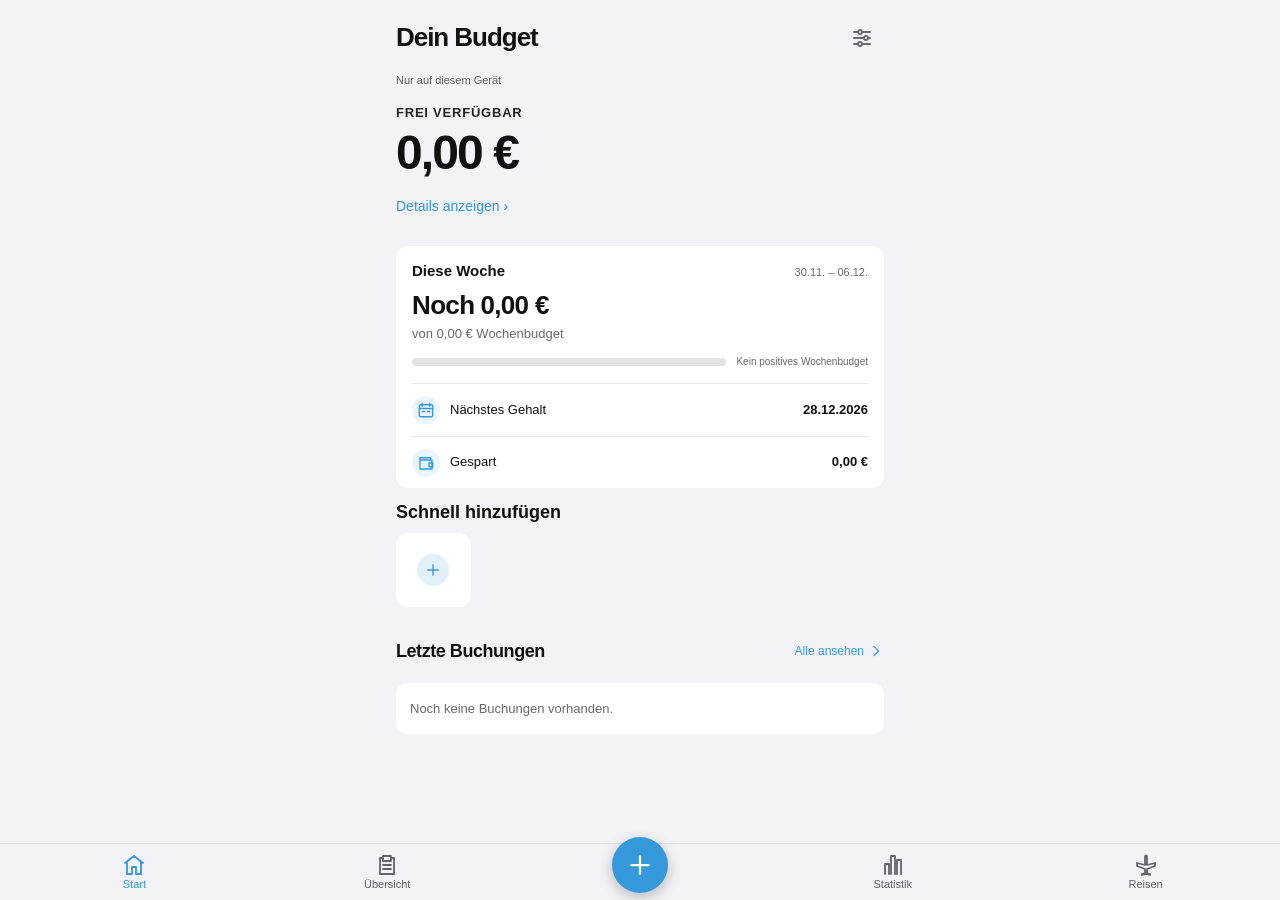
==== commit 701eeb18: "Add files via upload" ====
--- a/index.html
+++ b/index.html
@@ -5,7 +5,7 @@
     <meta charset="UTF-8">
     <meta name="viewport" content="width=device-width, initial-scale=1.0, viewport-fit=cover">
     <meta name="theme-color" content="#000000">
-    <meta name="app-version" content="test-statistik-v2">
+    <meta name="app-version" content="test-startabstaende-v1">
     <meta name="apple-mobile-web-app-capable" content="yes">
     <meta name="apple-mobile-web-app-status-bar-style" content="black-translucent">
     <meta name="apple-mobile-web-app-title" content="Kostentracker">
@@ -13,23 +13,23 @@
     <meta name="application-name" content="Kostentracker">
     <link rel="manifest" href="manifest.webmanifest">
     <link rel="preload" href="icon-192.png" as="image" fetchpriority="high">
-    <link rel="preload" href="./js/app/ladebildschirm.js?v=test-statistik-v2" as="script">
+    <link rel="preload" href="./js/app/ladebildschirm.js?v=test-startabstaende-v1" as="script">
     <link rel="apple-touch-icon" href="apple-touch-icon.png">
     <link rel="icon" type="image/png" sizes="192x192" href="icon-192.png">
     <link rel="icon" type="image/png" sizes="512x512" href="icon-512.png">
 
     <title>Kostentracker Test</title>
 
-    <script src="./js/core/datensatz-format.js?v=test-statistik-v2" type="application/x-kostentracker"></script>
-    <script src="./js/core/sicherungs-vergleich.js?v=test-statistik-v2" type="application/x-kostentracker"></script>
-    <script src="./js/core/lokale-datenbank.js?v=test-statistik-v2" type="application/x-kostentracker"></script>
-    <script src="./js/core/dienste.js?v=test-statistik-v2" type="application/x-kostentracker"></script>
-    <script src="./js/ui/kategorien-editor.js?v=test-statistik-v2" type="application/x-kostentracker"></script>
-<script src="./js/ui/fixkosten-neu.js?v=test-statistik-v2" type="application/x-kostentracker"></script>
-    <script src="./js/ui/eingabeschutz.js?v=test-statistik-v2" type="application/x-kostentracker"></script>
-    <script src="./js/app/design-start.js?v=test-statistik-v2" type="application/x-kostentracker"></script>
-
-    <link rel="stylesheet" href="./css/app.css?v=test-statistik-v2" media="print" data-app-style onload="this.dataset.loaded='true'" onerror="this.dataset.failed='true'">
+    <script src="./js/core/datensatz-format.js?v=test-startabstaende-v1" type="application/x-kostentracker"></script>
+    <script src="./js/core/sicherungs-vergleich.js?v=test-startabstaende-v1" type="application/x-kostentracker"></script>
+    <script src="./js/core/lokale-datenbank.js?v=test-startabstaende-v1" type="application/x-kostentracker"></script>
+    <script src="./js/core/dienste.js?v=test-startabstaende-v1" type="application/x-kostentracker"></script>
+    <script src="./js/ui/kategorien-editor.js?v=test-startabstaende-v1" type="application/x-kostentracker"></script>
+<script src="./js/ui/fixkosten-neu.js?v=test-startabstaende-v1" type="application/x-kostentracker"></script>
+    <script src="./js/ui/eingabeschutz.js?v=test-startabstaende-v1" type="application/x-kostentracker"></script>
+    <script src="./js/app/design-start.js?v=test-startabstaende-v1" type="application/x-kostentracker"></script>
+
+    <link rel="stylesheet" href="./css/app.css?v=test-startabstaende-v1" media="print" data-app-style onload="this.dataset.loaded='true'" onerror="this.dataset.failed='true'">
 
     <style id="bootSplashStyle">
       /* Paint the page canvas and safe-area background before app.css loads. */
@@ -62,7 +62,7 @@
   <div id="bootSplashLogo" class="boot-splash-logo"><img id="bootSplashIcon" src="icon-192.png" alt="" width="104" height="104" decoding="async" fetchpriority="high" hidden><span id="bootSplashFallback" class="boot-splash-fallback" hidden aria-hidden="true">💸</span></div>
   <div id="bootSplashError" class="boot-splash-error" hidden><p>App konnte nicht gestartet werden.</p><button type="button" onclick="location.reload()">Erneut laden</button></div>
 </div>
-<script src="./js/app/ladebildschirm.js?v=test-statistik-v2"></script>
+<script src="./js/app/ladebildschirm.js?v=test-startabstaende-v1"></script>
 
 
 <svg class="alltag-symbols" xmlns="http://www.w3.org/2000/svg" aria-hidden="true"><defs><symbol id="alltag-back" viewBox="0 0 24 24"><path d="m15 18-6-6 6-6"/></symbol><symbol id="alltag-plus" viewBox="0 0 24 24"><path d="M12 5v14M5 12h14"/></symbol><symbol id="alltag-more" viewBox="0 0 24 24"><circle cx="5" cy="12" r="1"/><circle cx="12" cy="12" r="1"/><circle cx="19" cy="12" r="1"/></symbol><symbol id="alltag-chevron" viewBox="0 0 24 24"><path d="m9 5 7 7-7 7"/></symbol><symbol id="alltag-search" viewBox="0 0 24 24"><circle cx="10.5" cy="10.5" r="6.5"/><path d="m16 16 4.5 4.5"/></symbol><symbol id="alltag-archive" viewBox="0 0 24 24"><path d="M4 9h16v11H4zM3 4h18v5H3zM9 13h6"/></symbol><symbol id="alltag-delete" viewBox="0 0 24 24"><path d="M3 6h18M9 6V3h6v3M5 6l1 15h12l1-15M10 10v7M14 10v7"/></symbol><symbol id="alltag-cart" viewBox="0 0 24 24"><path d="M3 3h2l3 12h10l3-9H6M9 18h.01M18 18h.01"/><circle cx="9" cy="20" r="1"/><circle cx="18" cy="20" r="1"/></symbol><symbol id="alltag-fuel" viewBox="0 0 24 24"><path d="M4 21V4h9v17M3 21h12M4 10h9M16 5l3 3v10a2 2 0 0 1-4 0v-5h-2M17 6v4h3"/></symbol><symbol id="alltag-droplet" viewBox="0 0 24 24"><path d="M12 3s-7 8-7 12a7 7 0 0 0 14 0c0-4-7-12-7-12Z"/></symbol><symbol id="alltag-house" viewBox="0 0 24 24"><path d="m3 10 9-7 9 7M5 9v12h5v-7h4v7h5V9"/></symbol><symbol id="alltag-food" viewBox="0 0 24 24"><path d="M4 3v6a3 3 0 0 0 6 0V3M7 3v18M17 3c-3 3-3 8 0 9h3M20 3v18"/></symbol><symbol id="alltag-activity" viewBox="0 0 24 24"><circle cx="12" cy="12" r="9"/><circle cx="12" cy="12" r="5"/><circle cx="12" cy="12" r="1"/></symbol><symbol id="alltag-gift" viewBox="0 0 24 24"><path d="M3 8h18v5H3zM5 13v8h14v-8M12 8v13"/><path d="M12 8C4 8 5 1 9 3c2 1 3 5 3 5s1-4 3-5c4-2 5 5-3 5Z"/></symbol><symbol id="alltag-spark" viewBox="0 0 24 24"><path d="m12 3 2.5 6.5L21 12l-6.5 2.5L12 21l-2.5-6.5L3 12l6.5-2.5Z"/></symbol><symbol id="alltag-clipboard" viewBox="0 0 24 24"><path d="M8 5H5v16h14V5h-3M8 3h8v5H8zM8 12h8M8 16h8"/></symbol><symbol id="alltag-chart" viewBox="0 0 24 24"><path d="M4 21V11h4v10M10 21V3h4v18M16 21V7h4v14"/></symbol><symbol id="alltag-shield" viewBox="0 0 24 24"><path d="m12 3 8 3v6c0 5-8 9-8 9s-8-4-8-9V6z"/><path d="m8 12 3 3 5-6"/></symbol><symbol id="alltag-receipt" viewBox="0 0 24 24"><path d="M5 3h14v18l-3-2-4 2-4-2-3 2zM8 7h8M8 11h8M8 15h4"/></symbol><symbol id="alltag-wallet" viewBox="0 0 24 24"><path d="M20 8H4V5h14v3M4 8v12h16V8M16 12h5v5h-5z"/></symbol><symbol id="alltag-calendar" viewBox="0 0 24 24"><rect x="3" y="5" width="18" height="16" rx="2"/><path d="M7 3v4M17 3v4M3 10h18M7 14h3M14 14h3"/></symbol><symbol id="alltag-income" viewBox="0 0 24 24"><path d="M12 3v12m-5-5 5 5 5-5M4 16v5h16v-5"/></symbol><symbol id="alltag-plane" viewBox="0 0 24 24"><path d="m3 10 8 2V4c0-2 2-2 2 0v8l8-2v3l-8 3v4l3 1v1l-4-1-4 1v-1l3-1v-4l-8-3z"/></symbol><symbol id="alltag-edit" viewBox="0 0 24 24"><path d="m15 4 5 5M4 20l5-1L21 7l-5-5L4 14z"/></symbol><symbol id="alltag-move" viewBox="0 0 24 24"><path d="M4 18v-5a4 4 0 0 1 4-4h12m-5-5 5 5-5 5"/></symbol><symbol id="alltag-check" viewBox="0 0 24 24"><path d="m4 12 5 5L20 6"/></symbol><symbol id="alltag-close" viewBox="0 0 24 24"><path d="m5 5 14 14M19 5 5 19"/></symbol><symbol id="alltag-transport" viewBox="0 0 24 24"><rect x="5" y="3" width="14" height="16" rx="3"/><path d="M5 11h14M9 19l-2 3M15 19l2 3M9 15h.01M15 15h.01M12 3v8"/></symbol><symbol id="alltag-bed" viewBox="0 0 24 24"><path d="M3 21V7m18 14V7M3 17h18M3 12h18v5M6 12V5h12v7M6 8h5v4M13 8h5v4"/></symbol></defs></svg>
@@ -1097,42 +1097,42 @@
     </div>
 
 
-    <script src="./js/core/dateninitialisierung.js?v=test-statistik-v2" type="application/x-kostentracker"></script>
-    <script src="./js/core/speicherung-backup.js?v=test-statistik-v2" type="application/x-kostentracker"></script>
-<script src="./js/ui/rueckgaengig.js?v=test-statistik-v2" type="application/x-kostentracker"></script>
-<script src="./js/ui/erinnerungen.js?v=test-statistik-v2" type="application/x-kostentracker"></script>
-<script src="./js/core/formatierung.js?v=test-statistik-v2" type="application/x-kostentracker"></script>
-<script src="./js/budget/wiederholungen.js?v=test-statistik-v2" type="application/x-kostentracker"></script>
-<script src="./js/budget/gehalt.js?v=test-statistik-v2" type="application/x-kostentracker"></script>
-<script src="./js/ui/navigation.js?v=test-statistik-v2" type="application/x-kostentracker"></script>
-<script src="./js/ui/eintragsaktionen.js?v=test-statistik-v2" type="application/x-kostentracker"></script>
-<script src="./js/ui/einstellungen.js?v=test-statistik-v2" type="application/x-kostentracker"></script>
-<script src="./js/ui/archiv.js?v=test-statistik-v2" type="application/x-kostentracker"></script>
-<script src="./js/budget/wochenbudget.js?v=test-statistik-v2" type="application/x-kostentracker"></script>
-<script src="./js/ui/schnelleingabe.js?v=test-statistik-v2" type="application/x-kostentracker"></script>
-<script src="./js/kategorien/geplante-ausgaben.js?v=test-statistik-v2" type="application/x-kostentracker"></script>
-<script src="./js/kategorien/sparen-investieren.js?v=test-statistik-v2" type="application/x-kostentracker"></script>
-<script src="./js/kategorien/reise-waehrung.js?v=test-statistik-v2" type="application/x-kostentracker"></script>
-<script src="./js/kategorien/reise-budget-kurs.js?v=test-statistik-v2" type="application/x-kostentracker"></script>
-<script src="./js/kategorien/reisen.js?v=test-statistik-v2" type="application/x-kostentracker"></script>
-<script src="./js/kategorien/fixkosten.js?v=test-statistik-v2" type="application/x-kostentracker"></script>
-<script src="./js/ui/listen.js?v=test-statistik-v2" type="application/x-kostentracker"></script>
-<script src="./js/kategorien/versicherungen.js?v=test-statistik-v2" type="application/x-kostentracker"></script>
-<script src="./js/budget/berechnungen.js?v=test-statistik-v2" type="application/x-kostentracker"></script>
-<script src="./js/ui/verschieben.js?v=test-statistik-v2" type="application/x-kostentracker"></script>
-<script src="./js/kategorien/einnahmen.js?v=test-statistik-v2" type="application/x-kostentracker"></script>
-<script src="./js/kategorien/haushalt.js?v=test-statistik-v2" type="application/x-kostentracker"></script>
-<script src="./js/kategorien/freizeit.js?v=test-statistik-v2" type="application/x-kostentracker"></script>
-<script src="./js/ui/formulare.js?v=test-statistik-v2" type="application/x-kostentracker"></script>
-<script src="./js/kategorien/alltag-gemeinsam.js?v=test-statistik-v2" type="application/x-kostentracker"></script>
-<script src="./js/ui/ausgabenarchiv.js?v=test-statistik-v2" type="application/x-kostentracker"></script>
-<script src="./js/budget/faelligkeiten.js?v=test-statistik-v2" type="application/x-kostentracker"></script>
-<script src="./js/budget/zeitraeume.js?v=test-statistik-v2" type="application/x-kostentracker"></script>
-<script src="./js/ui/statistik.js?v=test-statistik-v2" type="application/x-kostentracker"></script>
-<script src="./js/budget/uebersicht.js?v=test-statistik-v2" type="application/x-kostentracker"></script>
-<script src="./js/app/aktualisierung.js?v=test-statistik-v2" type="application/x-kostentracker"></script>
-<script src="./js/ui/eingabehilfen.js?v=test-statistik-v2" type="application/x-kostentracker"></script>
-<script src="./js/app/start.js?v=test-statistik-v2" type="application/x-kostentracker"></script>
+    <script src="./js/core/dateninitialisierung.js?v=test-startabstaende-v1" type="application/x-kostentracker"></script>
+    <script src="./js/core/speicherung-backup.js?v=test-startabstaende-v1" type="application/x-kostentracker"></script>
+<script src="./js/ui/rueckgaengig.js?v=test-startabstaende-v1" type="application/x-kostentracker"></script>
+<script src="./js/ui/erinnerungen.js?v=test-startabstaende-v1" type="application/x-kostentracker"></script>
+<script src="./js/core/formatierung.js?v=test-startabstaende-v1" type="application/x-kostentracker"></script>
+<script src="./js/budget/wiederholungen.js?v=test-startabstaende-v1" type="application/x-kostentracker"></script>
+<script src="./js/budget/gehalt.js?v=test-startabstaende-v1" type="application/x-kostentracker"></script>
+<script src="./js/ui/navigation.js?v=test-startabstaende-v1" type="application/x-kostentracker"></script>
+<script src="./js/ui/eintragsaktionen.js?v=test-startabstaende-v1" type="application/x-kostentracker"></script>
+<script src="./js/ui/einstellungen.js?v=test-startabstaende-v1" type="application/x-kostentracker"></script>
+<script src="./js/ui/archiv.js?v=test-startabstaende-v1" type="application/x-kostentracker"></script>
+<script src="./js/budget/wochenbudget.js?v=test-startabstaende-v1" type="application/x-kostentracker"></script>
+<script src="./js/ui/schnelleingabe.js?v=test-startabstaende-v1" type="application/x-kostentracker"></script>
+<script src="./js/kategorien/geplante-ausgaben.js?v=test-startabstaende-v1" type="application/x-kostentracker"></script>
+<script src="./js/kategorien/sparen-investieren.js?v=test-startabstaende-v1" type="application/x-kostentracker"></script>
+<script src="./js/kategorien/reise-waehrung.js?v=test-startabstaende-v1" type="application/x-kostentracker"></script>
+<script src="./js/kategorien/reise-budget-kurs.js?v=test-startabstaende-v1" type="application/x-kostentracker"></script>
+<script src="./js/kategorien/reisen.js?v=test-startabstaende-v1" type="application/x-kostentracker"></script>
+<script src="./js/kategorien/fixkosten.js?v=test-startabstaende-v1" type="application/x-kostentracker"></script>
+<script src="./js/ui/listen.js?v=test-startabstaende-v1" type="application/x-kostentracker"></script>
+<script src="./js/kategorien/versicherungen.js?v=test-startabstaende-v1" type="application/x-kostentracker"></script>
+<script src="./js/budget/berechnungen.js?v=test-startabstaende-v1" type="application/x-kostentracker"></script>
+<script src="./js/ui/verschieben.js?v=test-startabstaende-v1" type="application/x-kostentracker"></script>
+<script src="./js/kategorien/einnahmen.js?v=test-startabstaende-v1" type="application/x-kostentracker"></script>
+<script src="./js/kategorien/haushalt.js?v=test-startabstaende-v1" type="application/x-kostentracker"></script>
+<script src="./js/kategorien/freizeit.js?v=test-startabstaende-v1" type="application/x-kostentracker"></script>
+<script src="./js/ui/formulare.js?v=test-startabstaende-v1" type="application/x-kostentracker"></script>
+<script src="./js/kategorien/alltag-gemeinsam.js?v=test-startabstaende-v1" type="application/x-kostentracker"></script>
+<script src="./js/ui/ausgabenarchiv.js?v=test-startabstaende-v1" type="application/x-kostentracker"></script>
+<script src="./js/budget/faelligkeiten.js?v=test-startabstaende-v1" type="application/x-kostentracker"></script>
+<script src="./js/budget/zeitraeume.js?v=test-startabstaende-v1" type="application/x-kostentracker"></script>
+<script src="./js/ui/statistik.js?v=test-startabstaende-v1" type="application/x-kostentracker"></script>
+<script src="./js/budget/uebersicht.js?v=test-startabstaende-v1" type="application/x-kostentracker"></script>
+<script src="./js/app/aktualisierung.js?v=test-startabstaende-v1" type="application/x-kostentracker"></script>
+<script src="./js/ui/eingabehilfen.js?v=test-startabstaende-v1" type="application/x-kostentracker"></script>
+<script src="./js/app/start.js?v=test-startabstaende-v1" type="application/x-kostentracker"></script>
 
 
     <div id="undoToast" class="undo-toast hidden" role="status" aria-live="polite">
@@ -1167,11 +1167,11 @@
 </dialog>
 
     <!-- ===== UPDATE: SWIPE NACH LINKS FUER EINTRAG-AKTIONEN ===== -->
-    <link rel="stylesheet" href="./css/bedienung.css?v=test-statistik-v2" media="print" data-app-style onload="this.dataset.loaded='true'" onerror="this.dataset.failed='true'">
-    <script src="./js/ui/wischgesten.js?v=test-statistik-v2" type="application/x-kostentracker"></script>
-
-    <script src="./js/ui/tab-wischen-animation.js?v=test-statistik-v2" type="application/x-kostentracker"></script>
-    <script src="./js/ui/zurueckwischen.js?v=test-statistik-v2" type="application/x-kostentracker"></script>
+    <link rel="stylesheet" href="./css/bedienung.css?v=test-startabstaende-v1" media="print" data-app-style onload="this.dataset.loaded='true'" onerror="this.dataset.failed='true'">
+    <script src="./js/ui/wischgesten.js?v=test-startabstaende-v1" type="application/x-kostentracker"></script>
+
+    <script src="./js/ui/tab-wischen-animation.js?v=test-startabstaende-v1" type="application/x-kostentracker"></script>
+    <script src="./js/ui/zurueckwischen.js?v=test-startabstaende-v1" type="application/x-kostentracker"></script>
 
 <dialog id="freshCostDialog" aria-labelledby="freshCostName">
 <header class="fc-head"><button type="button" class="fc-back" onclick="cancelEditFreshKosten()" aria-label="Zurück"><svg class="alltag-icon" viewBox="0 0 24 24" aria-hidden="true"><use href="#alltag-back"></use></svg></button><div><h2 id="freshCostName" tabindex="-1"></h2><p>Monatliche Fixkosten</p></div></header>
@@ -1217,10 +1217,10 @@
   <div id="paymentReviewError" role="alert" class="payment-review-error"></div>
   <div id="serverPaymentReview"></div>
 </dialog>
-<script src="./js/server/haendler.js?v=test-statistik-v2" type="application/x-kostentracker"></script>
-<script src="./js/server/reise-zahlungen.js?v=test-statistik-v2" type="application/x-kostentracker"></script>
-<script src="./js/ui/zahlungsbestaetigung.js?v=test-statistik-v2" type="application/x-kostentracker"></script>
-<script src="./js/server/synchronisierung.js?v=test-statistik-v2" type="application/x-kostentracker"></script>
+<script src="./js/server/haendler.js?v=test-startabstaende-v1" type="application/x-kostentracker"></script>
+<script src="./js/server/reise-zahlungen.js?v=test-startabstaende-v1" type="application/x-kostentracker"></script>
+<script src="./js/ui/zahlungsbestaetigung.js?v=test-startabstaende-v1" type="application/x-kostentracker"></script>
+<script src="./js/server/synchronisierung.js?v=test-startabstaende-v1" type="application/x-kostentracker"></script>
 <div id="paymentImportedNotice" role="status" aria-live="polite" aria-atomic="true"></div>
     <nav id="categoryBottomNav" class="bottom-nav" aria-label="Hauptnavigation">
         <button type="button" data-main-tab="home" class="active" aria-current="page" onclick="goHome()"><span class="nav-icon"><svg class="alltag-icon" aria-hidden="true"><use href="#alltag-house"></use></svg></span>Start</button>
@@ -1229,8 +1229,8 @@
         <button type="button" data-main-tab="statistics" onclick="openStatistik()"><span class="nav-icon"><svg class="alltag-icon" aria-hidden="true"><use href="#alltag-chart"></use></svg></span>Statistik</button>
         <button type="button" data-main-tab="reisen" onclick="openReisen()"><span class="nav-icon"><svg class="alltag-icon" aria-hidden="true"><use href="#alltag-plane"></use></svg></span>Reisen</button>
     </nav>
-<script src="./js/ui/reiseansicht.js?v=test-statistik-v2" type="application/x-kostentracker"></script>
-<script src="./js/ui/ansicht-speichern.js?v=test-statistik-v2" type="application/x-kostentracker"></script>
+<script src="./js/ui/reiseansicht.js?v=test-startabstaende-v1" type="application/x-kostentracker"></script>
+<script src="./js/ui/ansicht-speichern.js?v=test-startabstaende-v1" type="application/x-kostentracker"></script>
 </body>
 
 </html>
--- a/css/app.css
+++ b/css/app.css
@@ -2803,12 +2803,12 @@
 #home.home-dashboard { --home-surface:#19191b;--home-muted:#a3a3aa;--home-line:rgba(128,128,128,.18);padding-bottom:calc(72px + env(safe-area-inset-bottom)); }
 :root[data-theme="light"] #home.home-dashboard { --home-surface:#fff;--home-muted:#686870; }
 #home.home-dashboard > .container.app-shell { width:calc(100% - 32px);max-width:488px;margin:12px auto;padding:0;border:0;border-radius:0;background:transparent;box-shadow:none;backdrop-filter:none;-webkit-backdrop-filter:none; }
-#home.home-dashboard .topbar { margin:0 0 4px;gap:10px;min-height:48px;padding:6px 0; }
+#home.home-dashboard .topbar { margin:0 0 2px;gap:10px;min-height:48px;padding:4px 0; }
 #home.home-dashboard .topbar h2 { min-width:0;margin:0;font-size:26px;font-weight:700;line-height:1.2;letter-spacing:-.04em; }
 #home.home-dashboard .icon-btn { width:44px;height:44px;min-height:44px;margin:0;padding:0;background:transparent;color:var(--home-muted); }
-#home.home-dashboard .home-sync-status { margin:0 0 12px;min-height:28px;font-size:11px;line-height:1.3; }
-#home.home-dashboard .hero-card { display:block;min-height:0;align-items:stretch;justify-content:initial;margin:0 0 18px;padding:6px 0 0;border:0;border-radius:0;background:transparent;box-shadow:none;text-align:left; }
-#home.home-dashboard .hero-label { color:var(--home-muted);font-size:12px;font-weight:500;letter-spacing:.06em;opacity:1; }
+#home.home-dashboard .home-sync-status { margin:0 0 8px;min-height:28px;font-size:11px;line-height:1.3; }
+#home.home-dashboard .hero-card { display:block;min-height:0;align-items:stretch;justify-content:initial;margin:0 0 18px;padding:3px 0 0;border:0;border-radius:0;background:transparent;box-shadow:none;text-align:left; }
+#home.home-dashboard .hero-label { color:var(--text);color:color-mix(in srgb,var(--text) 78%,var(--home-muted));font-size:13px;font-weight:650;letter-spacing:.06em;opacity:1; }
 #home.home-dashboard .hero-amount { margin:7px 0 4px;font-size:clamp(32px,10.8vw,48px);font-weight:700;line-height:1.1;letter-spacing:-.04em; }
 #home.home-dashboard .hero-amount span { font-weight:700 !important;white-space:normal !important;overflow-wrap:anywhere; }
 #home.home-dashboard .link-button { display:inline-flex;align-items:center;min-height:44px;margin:0;padding:8px 0;color:var(--primary);font-size:14px;font-weight:500; }
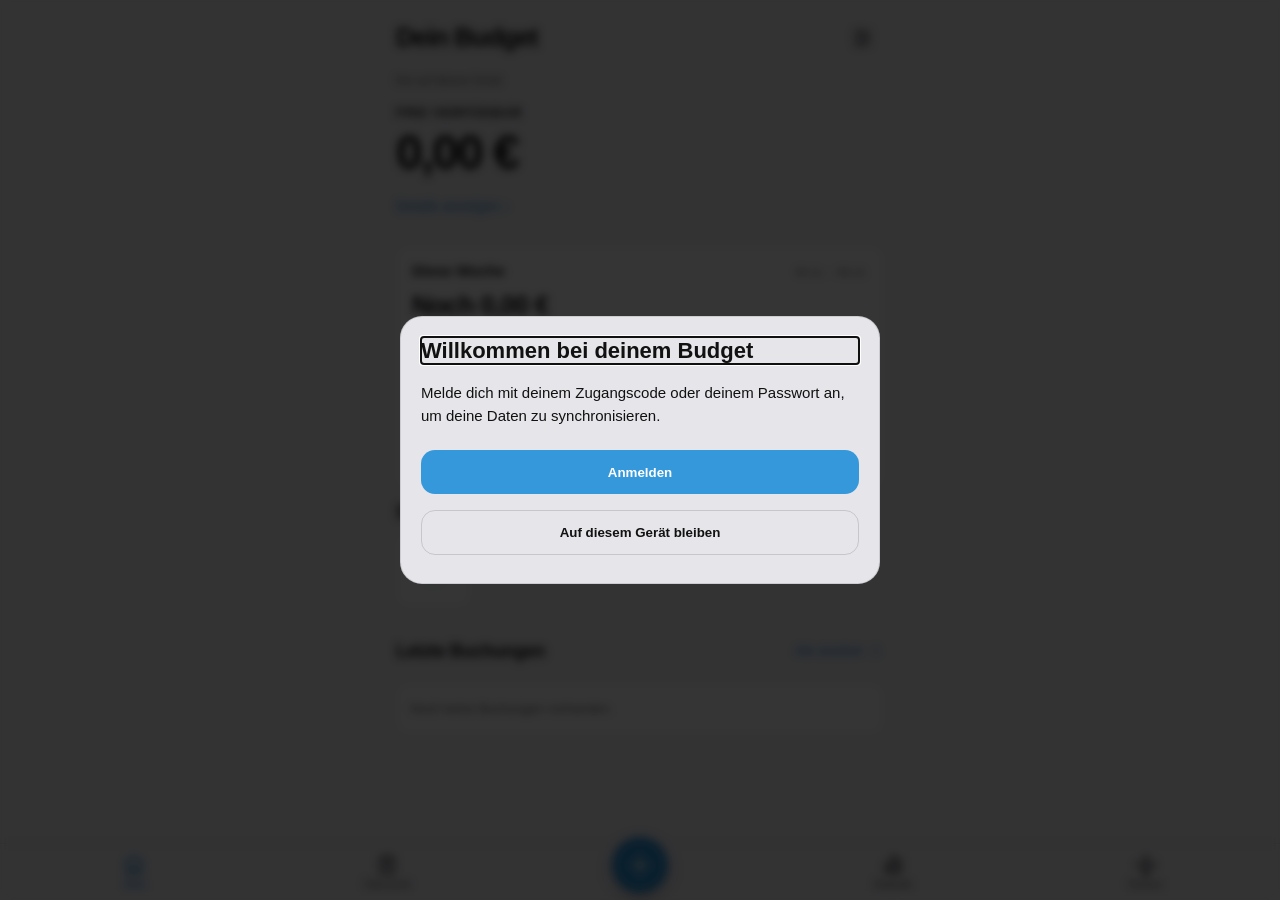
==== commit 08123a2d: "Add files via upload" ====
--- a/index.html
+++ b/index.html
@@ -5,7 +5,7 @@
     <meta charset="UTF-8">
     <meta name="viewport" content="width=device-width, initial-scale=1.0, viewport-fit=cover">
     <meta name="theme-color" content="#000000">
-    <meta name="app-version" content="test-startabstaende-v1">
+    <meta name="app-version" content="test-passwort-laenge-v3">
     <meta name="apple-mobile-web-app-capable" content="yes">
     <meta name="apple-mobile-web-app-status-bar-style" content="black-translucent">
     <meta name="apple-mobile-web-app-title" content="Kostentracker">
@@ -13,23 +13,23 @@
     <meta name="application-name" content="Kostentracker">
     <link rel="manifest" href="manifest.webmanifest">
     <link rel="preload" href="icon-192.png" as="image" fetchpriority="high">
-    <link rel="preload" href="./js/app/ladebildschirm.js?v=test-startabstaende-v1" as="script">
+    <link rel="preload" href="./js/app/ladebildschirm.js?v=test-passwort-laenge-v3" as="script">
     <link rel="apple-touch-icon" href="apple-touch-icon.png">
     <link rel="icon" type="image/png" sizes="192x192" href="icon-192.png">
     <link rel="icon" type="image/png" sizes="512x512" href="icon-512.png">
 
     <title>Kostentracker Test</title>
 
-    <script src="./js/core/datensatz-format.js?v=test-startabstaende-v1" type="application/x-kostentracker"></script>
-    <script src="./js/core/sicherungs-vergleich.js?v=test-startabstaende-v1" type="application/x-kostentracker"></script>
-    <script src="./js/core/lokale-datenbank.js?v=test-startabstaende-v1" type="application/x-kostentracker"></script>
-    <script src="./js/core/dienste.js?v=test-startabstaende-v1" type="application/x-kostentracker"></script>
-    <script src="./js/ui/kategorien-editor.js?v=test-startabstaende-v1" type="application/x-kostentracker"></script>
-<script src="./js/ui/fixkosten-neu.js?v=test-startabstaende-v1" type="application/x-kostentracker"></script>
-    <script src="./js/ui/eingabeschutz.js?v=test-startabstaende-v1" type="application/x-kostentracker"></script>
-    <script src="./js/app/design-start.js?v=test-startabstaende-v1" type="application/x-kostentracker"></script>
-
-    <link rel="stylesheet" href="./css/app.css?v=test-startabstaende-v1" media="print" data-app-style onload="this.dataset.loaded='true'" onerror="this.dataset.failed='true'">
+    <script src="./js/core/datensatz-format.js?v=test-passwort-laenge-v3" type="application/x-kostentracker"></script>
+    <script src="./js/core/sicherungs-vergleich.js?v=test-passwort-laenge-v3" type="application/x-kostentracker"></script>
+    <script src="./js/core/lokale-datenbank.js?v=test-passwort-laenge-v3" type="application/x-kostentracker"></script>
+    <script src="./js/core/dienste.js?v=test-passwort-laenge-v3" type="application/x-kostentracker"></script>
+    <script src="./js/ui/kategorien-editor.js?v=test-passwort-laenge-v3" type="application/x-kostentracker"></script>
+<script src="./js/ui/fixkosten-neu.js?v=test-passwort-laenge-v3" type="application/x-kostentracker"></script>
+    <script src="./js/ui/eingabeschutz.js?v=test-passwort-laenge-v3" type="application/x-kostentracker"></script>
+    <script src="./js/app/design-start.js?v=test-passwort-laenge-v3" type="application/x-kostentracker"></script>
+
+    <link rel="stylesheet" href="./css/app.css?v=test-passwort-laenge-v3" media="print" data-app-style onload="this.dataset.loaded='true'" onerror="this.dataset.failed='true'">
 
     <style id="bootSplashStyle">
       /* Paint the page canvas and safe-area background before app.css loads. */
@@ -62,7 +62,7 @@
   <div id="bootSplashLogo" class="boot-splash-logo"><img id="bootSplashIcon" src="icon-192.png" alt="" width="104" height="104" decoding="async" fetchpriority="high" hidden><span id="bootSplashFallback" class="boot-splash-fallback" hidden aria-hidden="true">💸</span></div>
   <div id="bootSplashError" class="boot-splash-error" hidden><p>App konnte nicht gestartet werden.</p><button type="button" onclick="location.reload()">Erneut laden</button></div>
 </div>
-<script src="./js/app/ladebildschirm.js?v=test-startabstaende-v1"></script>
+<script src="./js/app/ladebildschirm.js?v=test-passwort-laenge-v3"></script>
 
 
 <svg class="alltag-symbols" xmlns="http://www.w3.org/2000/svg" aria-hidden="true"><defs><symbol id="alltag-back" viewBox="0 0 24 24"><path d="m15 18-6-6 6-6"/></symbol><symbol id="alltag-plus" viewBox="0 0 24 24"><path d="M12 5v14M5 12h14"/></symbol><symbol id="alltag-more" viewBox="0 0 24 24"><circle cx="5" cy="12" r="1"/><circle cx="12" cy="12" r="1"/><circle cx="19" cy="12" r="1"/></symbol><symbol id="alltag-chevron" viewBox="0 0 24 24"><path d="m9 5 7 7-7 7"/></symbol><symbol id="alltag-search" viewBox="0 0 24 24"><circle cx="10.5" cy="10.5" r="6.5"/><path d="m16 16 4.5 4.5"/></symbol><symbol id="alltag-archive" viewBox="0 0 24 24"><path d="M4 9h16v11H4zM3 4h18v5H3zM9 13h6"/></symbol><symbol id="alltag-delete" viewBox="0 0 24 24"><path d="M3 6h18M9 6V3h6v3M5 6l1 15h12l1-15M10 10v7M14 10v7"/></symbol><symbol id="alltag-cart" viewBox="0 0 24 24"><path d="M3 3h2l3 12h10l3-9H6M9 18h.01M18 18h.01"/><circle cx="9" cy="20" r="1"/><circle cx="18" cy="20" r="1"/></symbol><symbol id="alltag-fuel" viewBox="0 0 24 24"><path d="M4 21V4h9v17M3 21h12M4 10h9M16 5l3 3v10a2 2 0 0 1-4 0v-5h-2M17 6v4h3"/></symbol><symbol id="alltag-droplet" viewBox="0 0 24 24"><path d="M12 3s-7 8-7 12a7 7 0 0 0 14 0c0-4-7-12-7-12Z"/></symbol><symbol id="alltag-house" viewBox="0 0 24 24"><path d="m3 10 9-7 9 7M5 9v12h5v-7h4v7h5V9"/></symbol><symbol id="alltag-food" viewBox="0 0 24 24"><path d="M4 3v6a3 3 0 0 0 6 0V3M7 3v18M17 3c-3 3-3 8 0 9h3M20 3v18"/></symbol><symbol id="alltag-activity" viewBox="0 0 24 24"><circle cx="12" cy="12" r="9"/><circle cx="12" cy="12" r="5"/><circle cx="12" cy="12" r="1"/></symbol><symbol id="alltag-gift" viewBox="0 0 24 24"><path d="M3 8h18v5H3zM5 13v8h14v-8M12 8v13"/><path d="M12 8C4 8 5 1 9 3c2 1 3 5 3 5s1-4 3-5c4-2 5 5-3 5Z"/></symbol><symbol id="alltag-spark" viewBox="0 0 24 24"><path d="m12 3 2.5 6.5L21 12l-6.5 2.5L12 21l-2.5-6.5L3 12l6.5-2.5Z"/></symbol><symbol id="alltag-clipboard" viewBox="0 0 24 24"><path d="M8 5H5v16h14V5h-3M8 3h8v5H8zM8 12h8M8 16h8"/></symbol><symbol id="alltag-chart" viewBox="0 0 24 24"><path d="M4 21V11h4v10M10 21V3h4v18M16 21V7h4v14"/></symbol><symbol id="alltag-shield" viewBox="0 0 24 24"><path d="m12 3 8 3v6c0 5-8 9-8 9s-8-4-8-9V6z"/><path d="m8 12 3 3 5-6"/></symbol><symbol id="alltag-receipt" viewBox="0 0 24 24"><path d="M5 3h14v18l-3-2-4 2-4-2-3 2zM8 7h8M8 11h8M8 15h4"/></symbol><symbol id="alltag-wallet" viewBox="0 0 24 24"><path d="M20 8H4V5h14v3M4 8v12h16V8M16 12h5v5h-5z"/></symbol><symbol id="alltag-calendar" viewBox="0 0 24 24"><rect x="3" y="5" width="18" height="16" rx="2"/><path d="M7 3v4M17 3v4M3 10h18M7 14h3M14 14h3"/></symbol><symbol id="alltag-income" viewBox="0 0 24 24"><path d="M12 3v12m-5-5 5 5 5-5M4 16v5h16v-5"/></symbol><symbol id="alltag-plane" viewBox="0 0 24 24"><path d="m3 10 8 2V4c0-2 2-2 2 0v8l8-2v3l-8 3v4l3 1v1l-4-1-4 1v-1l3-1v-4l-8-3z"/></symbol><symbol id="alltag-edit" viewBox="0 0 24 24"><path d="m15 4 5 5M4 20l5-1L21 7l-5-5L4 14z"/></symbol><symbol id="alltag-move" viewBox="0 0 24 24"><path d="M4 18v-5a4 4 0 0 1 4-4h12m-5-5 5 5-5 5"/></symbol><symbol id="alltag-check" viewBox="0 0 24 24"><path d="m4 12 5 5L20 6"/></symbol><symbol id="alltag-close" viewBox="0 0 24 24"><path d="m5 5 14 14M19 5 5 19"/></symbol><symbol id="alltag-transport" viewBox="0 0 24 24"><rect x="5" y="3" width="14" height="16" rx="3"/><path d="M5 11h14M9 19l-2 3M15 19l2 3M9 15h.01M15 15h.01M12 3v8"/></symbol><symbol id="alltag-bed" viewBox="0 0 24 24"><path d="M3 21V7m18 14V7M3 17h18M3 12h18v5M6 12V5h12v7M6 8h5v4M13 8h5v4"/></symbol></defs></svg>
@@ -300,11 +300,24 @@
             <div class="settings-page-card">
                 <h3>Dein persönlicher Zugang</h3>
                 
-                <label for="testServerToken">Persönlicher Zugangscode</label>
-                <input id="testServerToken" oninput="updateServerLoginControls()" type="password" autocomplete="off" autocapitalize="none" spellcheck="false" placeholder="Persönlichen Zugangscode einfügen">
-                <button class="settings-secondary" id="testServerReveal" onclick="toggleTestServerCode()" style="background:#3a3a3c;">Code anzeigen</button>
+                <div id="serverCredentials">
+                    <label for="serverLoginMode">Anmelden mit</label>
+                    <select id="serverLoginMode" onchange="changeLoginMode()">
+                        <option value="code">Langem Zugangscode</option>
+                        <option value="password">Passwort</option>
+                    </select>
+                    <div id="serverUserField" class="hidden">
+                        <label for="serverLoginUser">Zugangsname</label>
+                        <input id="serverLoginUser" value="person1" autocomplete="username" autocapitalize="none" spellcheck="false" maxlength="40">
+                    </div>
+                    <label id="testServerTokenLabel" for="testServerToken">Persönlicher Zugangscode</label>
+                    <input id="testServerToken" oninput="updateServerLoginControls()" type="password" autocomplete="off" autocapitalize="none" spellcheck="false" maxlength="256" placeholder="Persönlichen Zugangscode einfügen">
+                    <button class="settings-secondary" id="testServerReveal" onclick="toggleTestServerCode()" type="button">Anzeigen</button>
+                </div>
                 <button id="serverLoginButton" onclick="syncTestServer(true)">Anmelden</button>
                 <div id="serverAccountActions" class="hidden">
+                <p id="serverSignedInUser" class="settings-note"></p>
+                <button class="settings-secondary" id="serverPasswordButton" type="button" onclick="openServerPassword()">Passwort festlegen</button>
                 <button onclick="activateTestServerPush()"><svg class="alltag-icon" viewBox="0 0 24 24" aria-hidden="true" focusable="false"><use href="#alltag-check"></use></svg>Benachrichtigungen aktivieren</button>
                 <div id="serverNotificationStatus" class="settings-note" style="margin:12px 0;"></div>
                 </div>
@@ -1097,42 +1110,42 @@
     </div>
 
 
-    <script src="./js/core/dateninitialisierung.js?v=test-startabstaende-v1" type="application/x-kostentracker"></script>
-    <script src="./js/core/speicherung-backup.js?v=test-startabstaende-v1" type="application/x-kostentracker"></script>
-<script src="./js/ui/rueckgaengig.js?v=test-startabstaende-v1" type="application/x-kostentracker"></script>
-<script src="./js/ui/erinnerungen.js?v=test-startabstaende-v1" type="application/x-kostentracker"></script>
-<script src="./js/core/formatierung.js?v=test-startabstaende-v1" type="application/x-kostentracker"></script>
-<script src="./js/budget/wiederholungen.js?v=test-startabstaende-v1" type="application/x-kostentracker"></script>
-<script src="./js/budget/gehalt.js?v=test-startabstaende-v1" type="application/x-kostentracker"></script>
-<script src="./js/ui/navigation.js?v=test-startabstaende-v1" type="application/x-kostentracker"></script>
-<script src="./js/ui/eintragsaktionen.js?v=test-startabstaende-v1" type="application/x-kostentracker"></script>
-<script src="./js/ui/einstellungen.js?v=test-startabstaende-v1" type="application/x-kostentracker"></script>
-<script src="./js/ui/archiv.js?v=test-startabstaende-v1" type="application/x-kostentracker"></script>
-<script src="./js/budget/wochenbudget.js?v=test-startabstaende-v1" type="application/x-kostentracker"></script>
-<script src="./js/ui/schnelleingabe.js?v=test-startabstaende-v1" type="application/x-kostentracker"></script>
-<script src="./js/kategorien/geplante-ausgaben.js?v=test-startabstaende-v1" type="application/x-kostentracker"></script>
-<script src="./js/kategorien/sparen-investieren.js?v=test-startabstaende-v1" type="application/x-kostentracker"></script>
-<script src="./js/kategorien/reise-waehrung.js?v=test-startabstaende-v1" type="application/x-kostentracker"></script>
-<script src="./js/kategorien/reise-budget-kurs.js?v=test-startabstaende-v1" type="application/x-kostentracker"></script>
-<script src="./js/kategorien/reisen.js?v=test-startabstaende-v1" type="application/x-kostentracker"></script>
-<script src="./js/kategorien/fixkosten.js?v=test-startabstaende-v1" type="application/x-kostentracker"></script>
-<script src="./js/ui/listen.js?v=test-startabstaende-v1" type="application/x-kostentracker"></script>
-<script src="./js/kategorien/versicherungen.js?v=test-startabstaende-v1" type="application/x-kostentracker"></script>
-<script src="./js/budget/berechnungen.js?v=test-startabstaende-v1" type="application/x-kostentracker"></script>
-<script src="./js/ui/verschieben.js?v=test-startabstaende-v1" type="application/x-kostentracker"></script>
-<script src="./js/kategorien/einnahmen.js?v=test-startabstaende-v1" type="application/x-kostentracker"></script>
-<script src="./js/kategorien/haushalt.js?v=test-startabstaende-v1" type="application/x-kostentracker"></script>
-<script src="./js/kategorien/freizeit.js?v=test-startabstaende-v1" type="application/x-kostentracker"></script>
-<script src="./js/ui/formulare.js?v=test-startabstaende-v1" type="application/x-kostentracker"></script>
-<script src="./js/kategorien/alltag-gemeinsam.js?v=test-startabstaende-v1" type="application/x-kostentracker"></script>
-<script src="./js/ui/ausgabenarchiv.js?v=test-startabstaende-v1" type="application/x-kostentracker"></script>
-<script src="./js/budget/faelligkeiten.js?v=test-startabstaende-v1" type="application/x-kostentracker"></script>
-<script src="./js/budget/zeitraeume.js?v=test-startabstaende-v1" type="application/x-kostentracker"></script>
-<script src="./js/ui/statistik.js?v=test-startabstaende-v1" type="application/x-kostentracker"></script>
-<script src="./js/budget/uebersicht.js?v=test-startabstaende-v1" type="application/x-kostentracker"></script>
-<script src="./js/app/aktualisierung.js?v=test-startabstaende-v1" type="application/x-kostentracker"></script>
-<script src="./js/ui/eingabehilfen.js?v=test-startabstaende-v1" type="application/x-kostentracker"></script>
-<script src="./js/app/start.js?v=test-startabstaende-v1" type="application/x-kostentracker"></script>
+    <script src="./js/core/dateninitialisierung.js?v=test-passwort-laenge-v3" type="application/x-kostentracker"></script>
+    <script src="./js/core/speicherung-backup.js?v=test-passwort-laenge-v3" type="application/x-kostentracker"></script>
+<script src="./js/ui/rueckgaengig.js?v=test-passwort-laenge-v3" type="application/x-kostentracker"></script>
+<script src="./js/ui/erinnerungen.js?v=test-passwort-laenge-v3" type="application/x-kostentracker"></script>
+<script src="./js/core/formatierung.js?v=test-passwort-laenge-v3" type="application/x-kostentracker"></script>
+<script src="./js/budget/wiederholungen.js?v=test-passwort-laenge-v3" type="application/x-kostentracker"></script>
+<script src="./js/budget/gehalt.js?v=test-passwort-laenge-v3" type="application/x-kostentracker"></script>
+<script src="./js/ui/navigation.js?v=test-passwort-laenge-v3" type="application/x-kostentracker"></script>
+<script src="./js/ui/eintragsaktionen.js?v=test-passwort-laenge-v3" type="application/x-kostentracker"></script>
+<script src="./js/ui/einstellungen.js?v=test-passwort-laenge-v3" type="application/x-kostentracker"></script>
+<script src="./js/ui/archiv.js?v=test-passwort-laenge-v3" type="application/x-kostentracker"></script>
+<script src="./js/budget/wochenbudget.js?v=test-passwort-laenge-v3" type="application/x-kostentracker"></script>
+<script src="./js/ui/schnelleingabe.js?v=test-passwort-laenge-v3" type="application/x-kostentracker"></script>
+<script src="./js/kategorien/geplante-ausgaben.js?v=test-passwort-laenge-v3" type="application/x-kostentracker"></script>
+<script src="./js/kategorien/sparen-investieren.js?v=test-passwort-laenge-v3" type="application/x-kostentracker"></script>
+<script src="./js/kategorien/reise-waehrung.js?v=test-passwort-laenge-v3" type="application/x-kostentracker"></script>
+<script src="./js/kategorien/reise-budget-kurs.js?v=test-passwort-laenge-v3" type="application/x-kostentracker"></script>
+<script src="./js/kategorien/reisen.js?v=test-passwort-laenge-v3" type="application/x-kostentracker"></script>
+<script src="./js/kategorien/fixkosten.js?v=test-passwort-laenge-v3" type="application/x-kostentracker"></script>
+<script src="./js/ui/listen.js?v=test-passwort-laenge-v3" type="application/x-kostentracker"></script>
+<script src="./js/kategorien/versicherungen.js?v=test-passwort-laenge-v3" type="application/x-kostentracker"></script>
+<script src="./js/budget/berechnungen.js?v=test-passwort-laenge-v3" type="application/x-kostentracker"></script>
+<script src="./js/ui/verschieben.js?v=test-passwort-laenge-v3" type="application/x-kostentracker"></script>
+<script src="./js/kategorien/einnahmen.js?v=test-passwort-laenge-v3" type="application/x-kostentracker"></script>
+<script src="./js/kategorien/haushalt.js?v=test-passwort-laenge-v3" type="application/x-kostentracker"></script>
+<script src="./js/kategorien/freizeit.js?v=test-passwort-laenge-v3" type="application/x-kostentracker"></script>
+<script src="./js/ui/formulare.js?v=test-passwort-laenge-v3" type="application/x-kostentracker"></script>
+<script src="./js/kategorien/alltag-gemeinsam.js?v=test-passwort-laenge-v3" type="application/x-kostentracker"></script>
+<script src="./js/ui/ausgabenarchiv.js?v=test-passwort-laenge-v3" type="application/x-kostentracker"></script>
+<script src="./js/budget/faelligkeiten.js?v=test-passwort-laenge-v3" type="application/x-kostentracker"></script>
+<script src="./js/budget/zeitraeume.js?v=test-passwort-laenge-v3" type="application/x-kostentracker"></script>
+<script src="./js/ui/statistik.js?v=test-passwort-laenge-v3" type="application/x-kostentracker"></script>
+<script src="./js/budget/uebersicht.js?v=test-passwort-laenge-v3" type="application/x-kostentracker"></script>
+<script src="./js/app/aktualisierung.js?v=test-passwort-laenge-v3" type="application/x-kostentracker"></script>
+<script src="./js/ui/eingabehilfen.js?v=test-passwort-laenge-v3" type="application/x-kostentracker"></script>
+<script src="./js/app/start.js?v=test-passwort-laenge-v3" type="application/x-kostentracker"></script>
 
 
     <div id="undoToast" class="undo-toast hidden" role="status" aria-live="polite">
@@ -1157,6 +1170,32 @@
     <button id="backupPreviewCancel" class="neutral-button" type="button" onclick="closeBackupPreview()">Abbrechen</button>
 </dialog>
 
+<dialog id="serverWelcomeDialog" class="app-dialog" aria-labelledby="serverWelcomeTitle">
+    <h2 id="serverWelcomeTitle" tabindex="-1">Willkommen bei deinem Budget</h2>
+    <p>Melde dich mit deinem Zugangscode oder deinem Passwort an, um deine Daten zu synchronisieren.</p>
+    <button type="button" onclick="continueWelcome(true)">Anmelden</button>
+    <button type="button" class="neutral-button" onclick="continueWelcome(false)">Auf diesem Gerät bleiben</button>
+</dialog>
+
+<dialog id="serverPasswordDialog" class="app-dialog settings-subpage" aria-labelledby="serverPasswordTitle">
+    <h2 id="serverPasswordTitle" tabindex="-1">Passwort festlegen</h2>
+    <form id="serverPasswordForm" class="settings-page-card" onsubmit="submitServerPassword(event)">
+        <p>Dein Kurzbefehl behält den langen Code. Mit diesem Zugangsnamen meldest du dich auf weiteren Geräten an.</p>
+        <p id="serverPasswordUser"></p>
+        <div id="serverPasswordCurrentRow" hidden>
+            <label for="serverPasswordCurrent">Aktuelles Passwort</label>
+            <input id="serverPasswordCurrent" type="password" autocomplete="current-password" maxlength="256">
+        </div>
+        <label for="serverPasswordNew">Neues Passwort</label>
+        <input id="serverPasswordNew" type="password" autocomplete="new-password" maxlength="256" required>
+        <label for="serverPasswordRepeat">Neues Passwort wiederholen</label>
+        <input id="serverPasswordRepeat" type="password" autocomplete="new-password" maxlength="256" required>
+        <p id="serverPasswordError" class="payment-review-error" role="alert"></p>
+        <button type="submit">Passwort speichern</button>
+        <button type="button" class="neutral-button" id="serverPasswordCancel" onclick="closeServerPassword()">Später</button>
+    </form>
+</dialog>
+
 <dialog id="serverRestoreDialog" class="app-dialog" aria-labelledby="serverRestoreTitle" aria-describedby="serverRestoreDescription">
     <h2 id="serverRestoreTitle" tabindex="-1">Deine gespeicherten Daten sind da</h2>
     <p id="serverRestoreDescription">Stelle deine bisherigen Einträge auf diesem Gerät wieder her. Danach werden neue Zahlungen automatisch übernommen.</p>
@@ -1167,11 +1206,11 @@
 </dialog>
 
     <!-- ===== UPDATE: SWIPE NACH LINKS FUER EINTRAG-AKTIONEN ===== -->
-    <link rel="stylesheet" href="./css/bedienung.css?v=test-startabstaende-v1" media="print" data-app-style onload="this.dataset.loaded='true'" onerror="this.dataset.failed='true'">
-    <script src="./js/ui/wischgesten.js?v=test-startabstaende-v1" type="application/x-kostentracker"></script>
-
-    <script src="./js/ui/tab-wischen-animation.js?v=test-startabstaende-v1" type="application/x-kostentracker"></script>
-    <script src="./js/ui/zurueckwischen.js?v=test-startabstaende-v1" type="application/x-kostentracker"></script>
+    <link rel="stylesheet" href="./css/bedienung.css?v=test-passwort-laenge-v3" media="print" data-app-style onload="this.dataset.loaded='true'" onerror="this.dataset.failed='true'">
+    <script src="./js/ui/wischgesten.js?v=test-passwort-laenge-v3" type="application/x-kostentracker"></script>
+
+    <script src="./js/ui/tab-wischen-animation.js?v=test-passwort-laenge-v3" type="application/x-kostentracker"></script>
+    <script src="./js/ui/zurueckwischen.js?v=test-passwort-laenge-v3" type="application/x-kostentracker"></script>
 
 <dialog id="freshCostDialog" aria-labelledby="freshCostName">
 <header class="fc-head"><button type="button" class="fc-back" onclick="cancelEditFreshKosten()" aria-label="Zurück"><svg class="alltag-icon" viewBox="0 0 24 24" aria-hidden="true"><use href="#alltag-back"></use></svg></button><div><h2 id="freshCostName" tabindex="-1"></h2><p>Monatliche Fixkosten</p></div></header>
@@ -1217,10 +1256,10 @@
   <div id="paymentReviewError" role="alert" class="payment-review-error"></div>
   <div id="serverPaymentReview"></div>
 </dialog>
-<script src="./js/server/haendler.js?v=test-startabstaende-v1" type="application/x-kostentracker"></script>
-<script src="./js/server/reise-zahlungen.js?v=test-startabstaende-v1" type="application/x-kostentracker"></script>
-<script src="./js/ui/zahlungsbestaetigung.js?v=test-startabstaende-v1" type="application/x-kostentracker"></script>
-<script src="./js/server/synchronisierung.js?v=test-startabstaende-v1" type="application/x-kostentracker"></script>
+<script src="./js/server/haendler.js?v=test-passwort-laenge-v3" type="application/x-kostentracker"></script>
+<script src="./js/server/reise-zahlungen.js?v=test-passwort-laenge-v3" type="application/x-kostentracker"></script>
+<script src="./js/ui/zahlungsbestaetigung.js?v=test-passwort-laenge-v3" type="application/x-kostentracker"></script>
+<script src="./js/server/synchronisierung.js?v=test-passwort-laenge-v3" type="application/x-kostentracker"></script>
 <div id="paymentImportedNotice" role="status" aria-live="polite" aria-atomic="true"></div>
     <nav id="categoryBottomNav" class="bottom-nav" aria-label="Hauptnavigation">
         <button type="button" data-main-tab="home" class="active" aria-current="page" onclick="goHome()"><span class="nav-icon"><svg class="alltag-icon" aria-hidden="true"><use href="#alltag-house"></use></svg></span>Start</button>
@@ -1229,8 +1268,8 @@
         <button type="button" data-main-tab="statistics" onclick="openStatistik()"><span class="nav-icon"><svg class="alltag-icon" aria-hidden="true"><use href="#alltag-chart"></use></svg></span>Statistik</button>
         <button type="button" data-main-tab="reisen" onclick="openReisen()"><span class="nav-icon"><svg class="alltag-icon" aria-hidden="true"><use href="#alltag-plane"></use></svg></span>Reisen</button>
     </nav>
-<script src="./js/ui/reiseansicht.js?v=test-startabstaende-v1" type="application/x-kostentracker"></script>
-<script src="./js/ui/ansicht-speichern.js?v=test-startabstaende-v1" type="application/x-kostentracker"></script>
+<script src="./js/ui/reiseansicht.js?v=test-passwort-laenge-v3" type="application/x-kostentracker"></script>
+<script src="./js/ui/ansicht-speichern.js?v=test-passwort-laenge-v3" type="application/x-kostentracker"></script>
 </body>
 
 </html>
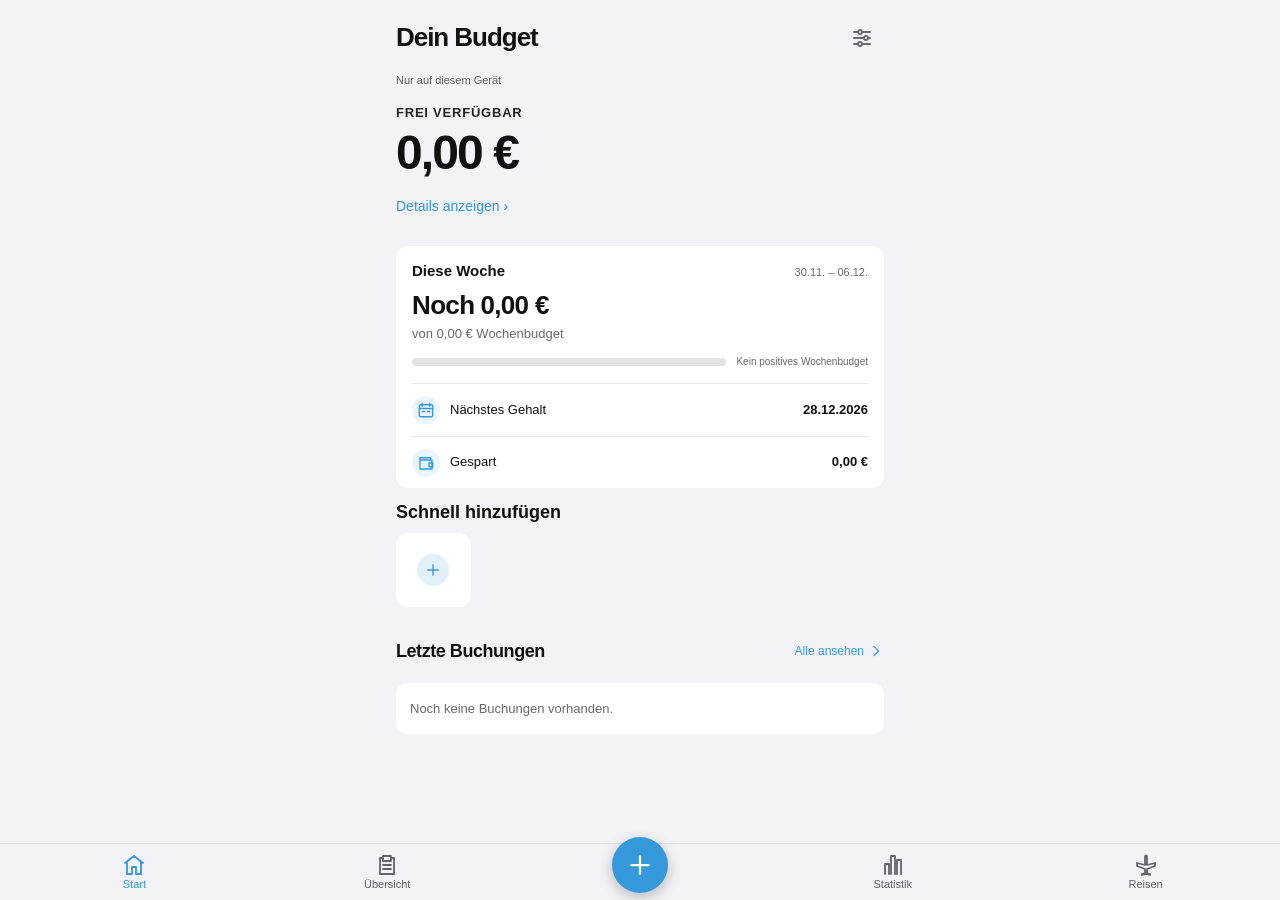
==== commit a8f952f9: "Add files via upload" ====
--- a/index.html
+++ b/index.html
@@ -5,7 +5,7 @@
     <meta charset="UTF-8">
     <meta name="viewport" content="width=device-width, initial-scale=1.0, viewport-fit=cover">
     <meta name="theme-color" content="#000000">
-    <meta name="app-version" content="test-passwort-laenge-v3">
+    <meta name="app-version" content="test-zugangsname-v4">
     <meta name="apple-mobile-web-app-capable" content="yes">
     <meta name="apple-mobile-web-app-status-bar-style" content="black-translucent">
     <meta name="apple-mobile-web-app-title" content="Kostentracker">
@@ -13,23 +13,23 @@
     <meta name="application-name" content="Kostentracker">
     <link rel="manifest" href="manifest.webmanifest">
     <link rel="preload" href="icon-192.png" as="image" fetchpriority="high">
-    <link rel="preload" href="./js/app/ladebildschirm.js?v=test-passwort-laenge-v3" as="script">
+    <link rel="preload" href="./js/app/ladebildschirm.js?v=test-zugangsname-v4" as="script">
     <link rel="apple-touch-icon" href="apple-touch-icon.png">
     <link rel="icon" type="image/png" sizes="192x192" href="icon-192.png">
     <link rel="icon" type="image/png" sizes="512x512" href="icon-512.png">
 
     <title>Kostentracker Test</title>
 
-    <script src="./js/core/datensatz-format.js?v=test-passwort-laenge-v3" type="application/x-kostentracker"></script>
-    <script src="./js/core/sicherungs-vergleich.js?v=test-passwort-laenge-v3" type="application/x-kostentracker"></script>
-    <script src="./js/core/lokale-datenbank.js?v=test-passwort-laenge-v3" type="application/x-kostentracker"></script>
-    <script src="./js/core/dienste.js?v=test-passwort-laenge-v3" type="application/x-kostentracker"></script>
-    <script src="./js/ui/kategorien-editor.js?v=test-passwort-laenge-v3" type="application/x-kostentracker"></script>
-<script src="./js/ui/fixkosten-neu.js?v=test-passwort-laenge-v3" type="application/x-kostentracker"></script>
-    <script src="./js/ui/eingabeschutz.js?v=test-passwort-laenge-v3" type="application/x-kostentracker"></script>
-    <script src="./js/app/design-start.js?v=test-passwort-laenge-v3" type="application/x-kostentracker"></script>
-
-    <link rel="stylesheet" href="./css/app.css?v=test-passwort-laenge-v3" media="print" data-app-style onload="this.dataset.loaded='true'" onerror="this.dataset.failed='true'">
+    <script src="./js/core/datensatz-format.js?v=test-zugangsname-v4" type="application/x-kostentracker"></script>
+    <script src="./js/core/sicherungs-vergleich.js?v=test-zugangsname-v4" type="application/x-kostentracker"></script>
+    <script src="./js/core/lokale-datenbank.js?v=test-zugangsname-v4" type="application/x-kostentracker"></script>
+    <script src="./js/core/dienste.js?v=test-zugangsname-v4" type="application/x-kostentracker"></script>
+    <script src="./js/ui/kategorien-editor.js?v=test-zugangsname-v4" type="application/x-kostentracker"></script>
+<script src="./js/ui/fixkosten-neu.js?v=test-zugangsname-v4" type="application/x-kostentracker"></script>
+    <script src="./js/ui/eingabeschutz.js?v=test-zugangsname-v4" type="application/x-kostentracker"></script>
+    <script src="./js/app/design-start.js?v=test-zugangsname-v4" type="application/x-kostentracker"></script>
+
+    <link rel="stylesheet" href="./css/app.css?v=test-zugangsname-v4" media="print" data-app-style onload="this.dataset.loaded='true'" onerror="this.dataset.failed='true'">
 
     <style id="bootSplashStyle">
       /* Paint the page canvas and safe-area background before app.css loads. */
@@ -62,7 +62,7 @@
   <div id="bootSplashLogo" class="boot-splash-logo"><img id="bootSplashIcon" src="icon-192.png" alt="" width="104" height="104" decoding="async" fetchpriority="high" hidden><span id="bootSplashFallback" class="boot-splash-fallback" hidden aria-hidden="true">💸</span></div>
   <div id="bootSplashError" class="boot-splash-error" hidden><p>App konnte nicht gestartet werden.</p><button type="button" onclick="location.reload()">Erneut laden</button></div>
 </div>
-<script src="./js/app/ladebildschirm.js?v=test-passwort-laenge-v3"></script>
+<script src="./js/app/ladebildschirm.js?v=test-zugangsname-v4"></script>
 
 
 <svg class="alltag-symbols" xmlns="http://www.w3.org/2000/svg" aria-hidden="true"><defs><symbol id="alltag-back" viewBox="0 0 24 24"><path d="m15 18-6-6 6-6"/></symbol><symbol id="alltag-plus" viewBox="0 0 24 24"><path d="M12 5v14M5 12h14"/></symbol><symbol id="alltag-more" viewBox="0 0 24 24"><circle cx="5" cy="12" r="1"/><circle cx="12" cy="12" r="1"/><circle cx="19" cy="12" r="1"/></symbol><symbol id="alltag-chevron" viewBox="0 0 24 24"><path d="m9 5 7 7-7 7"/></symbol><symbol id="alltag-search" viewBox="0 0 24 24"><circle cx="10.5" cy="10.5" r="6.5"/><path d="m16 16 4.5 4.5"/></symbol><symbol id="alltag-archive" viewBox="0 0 24 24"><path d="M4 9h16v11H4zM3 4h18v5H3zM9 13h6"/></symbol><symbol id="alltag-delete" viewBox="0 0 24 24"><path d="M3 6h18M9 6V3h6v3M5 6l1 15h12l1-15M10 10v7M14 10v7"/></symbol><symbol id="alltag-cart" viewBox="0 0 24 24"><path d="M3 3h2l3 12h10l3-9H6M9 18h.01M18 18h.01"/><circle cx="9" cy="20" r="1"/><circle cx="18" cy="20" r="1"/></symbol><symbol id="alltag-fuel" viewBox="0 0 24 24"><path d="M4 21V4h9v17M3 21h12M4 10h9M16 5l3 3v10a2 2 0 0 1-4 0v-5h-2M17 6v4h3"/></symbol><symbol id="alltag-droplet" viewBox="0 0 24 24"><path d="M12 3s-7 8-7 12a7 7 0 0 0 14 0c0-4-7-12-7-12Z"/></symbol><symbol id="alltag-house" viewBox="0 0 24 24"><path d="m3 10 9-7 9 7M5 9v12h5v-7h4v7h5V9"/></symbol><symbol id="alltag-food" viewBox="0 0 24 24"><path d="M4 3v6a3 3 0 0 0 6 0V3M7 3v18M17 3c-3 3-3 8 0 9h3M20 3v18"/></symbol><symbol id="alltag-activity" viewBox="0 0 24 24"><circle cx="12" cy="12" r="9"/><circle cx="12" cy="12" r="5"/><circle cx="12" cy="12" r="1"/></symbol><symbol id="alltag-gift" viewBox="0 0 24 24"><path d="M3 8h18v5H3zM5 13v8h14v-8M12 8v13"/><path d="M12 8C4 8 5 1 9 3c2 1 3 5 3 5s1-4 3-5c4-2 5 5-3 5Z"/></symbol><symbol id="alltag-spark" viewBox="0 0 24 24"><path d="m12 3 2.5 6.5L21 12l-6.5 2.5L12 21l-2.5-6.5L3 12l6.5-2.5Z"/></symbol><symbol id="alltag-clipboard" viewBox="0 0 24 24"><path d="M8 5H5v16h14V5h-3M8 3h8v5H8zM8 12h8M8 16h8"/></symbol><symbol id="alltag-chart" viewBox="0 0 24 24"><path d="M4 21V11h4v10M10 21V3h4v18M16 21V7h4v14"/></symbol><symbol id="alltag-shield" viewBox="0 0 24 24"><path d="m12 3 8 3v6c0 5-8 9-8 9s-8-4-8-9V6z"/><path d="m8 12 3 3 5-6"/></symbol><symbol id="alltag-receipt" viewBox="0 0 24 24"><path d="M5 3h14v18l-3-2-4 2-4-2-3 2zM8 7h8M8 11h8M8 15h4"/></symbol><symbol id="alltag-wallet" viewBox="0 0 24 24"><path d="M20 8H4V5h14v3M4 8v12h16V8M16 12h5v5h-5z"/></symbol><symbol id="alltag-calendar" viewBox="0 0 24 24"><rect x="3" y="5" width="18" height="16" rx="2"/><path d="M7 3v4M17 3v4M3 10h18M7 14h3M14 14h3"/></symbol><symbol id="alltag-income" viewBox="0 0 24 24"><path d="M12 3v12m-5-5 5 5 5-5M4 16v5h16v-5"/></symbol><symbol id="alltag-plane" viewBox="0 0 24 24"><path d="m3 10 8 2V4c0-2 2-2 2 0v8l8-2v3l-8 3v4l3 1v1l-4-1-4 1v-1l3-1v-4l-8-3z"/></symbol><symbol id="alltag-edit" viewBox="0 0 24 24"><path d="m15 4 5 5M4 20l5-1L21 7l-5-5L4 14z"/></symbol><symbol id="alltag-move" viewBox="0 0 24 24"><path d="M4 18v-5a4 4 0 0 1 4-4h12m-5-5 5 5-5 5"/></symbol><symbol id="alltag-check" viewBox="0 0 24 24"><path d="m4 12 5 5L20 6"/></symbol><symbol id="alltag-close" viewBox="0 0 24 24"><path d="m5 5 14 14M19 5 5 19"/></symbol><symbol id="alltag-transport" viewBox="0 0 24 24"><rect x="5" y="3" width="14" height="16" rx="3"/><path d="M5 11h14M9 19l-2 3M15 19l2 3M9 15h.01M15 15h.01M12 3v8"/></symbol><symbol id="alltag-bed" viewBox="0 0 24 24"><path d="M3 21V7m18 14V7M3 17h18M3 12h18v5M6 12V5h12v7M6 8h5v4M13 8h5v4"/></symbol></defs></svg>
@@ -317,6 +317,7 @@
                 <button id="serverLoginButton" onclick="syncTestServer(true)">Anmelden</button>
                 <div id="serverAccountActions" class="hidden">
                 <p id="serverSignedInUser" class="settings-note"></p>
+                <button class="settings-secondary" id="serverUsernameButton" type="button" onclick="openServerUsername()">Zugangsname ändern</button>
                 <button class="settings-secondary" id="serverPasswordButton" type="button" onclick="openServerPassword()">Passwort festlegen</button>
                 <button onclick="activateTestServerPush()"><svg class="alltag-icon" viewBox="0 0 24 24" aria-hidden="true" focusable="false"><use href="#alltag-check"></use></svg>Benachrichtigungen aktivieren</button>
                 <div id="serverNotificationStatus" class="settings-note" style="margin:12px 0;"></div>
@@ -1110,42 +1111,42 @@
     </div>
 
 
-    <script src="./js/core/dateninitialisierung.js?v=test-passwort-laenge-v3" type="application/x-kostentracker"></script>
-    <script src="./js/core/speicherung-backup.js?v=test-passwort-laenge-v3" type="application/x-kostentracker"></script>
-<script src="./js/ui/rueckgaengig.js?v=test-passwort-laenge-v3" type="application/x-kostentracker"></script>
-<script src="./js/ui/erinnerungen.js?v=test-passwort-laenge-v3" type="application/x-kostentracker"></script>
-<script src="./js/core/formatierung.js?v=test-passwort-laenge-v3" type="application/x-kostentracker"></script>
-<script src="./js/budget/wiederholungen.js?v=test-passwort-laenge-v3" type="application/x-kostentracker"></script>
-<script src="./js/budget/gehalt.js?v=test-passwort-laenge-v3" type="application/x-kostentracker"></script>
-<script src="./js/ui/navigation.js?v=test-passwort-laenge-v3" type="application/x-kostentracker"></script>
-<script src="./js/ui/eintragsaktionen.js?v=test-passwort-laenge-v3" type="application/x-kostentracker"></script>
-<script src="./js/ui/einstellungen.js?v=test-passwort-laenge-v3" type="application/x-kostentracker"></script>
-<script src="./js/ui/archiv.js?v=test-passwort-laenge-v3" type="application/x-kostentracker"></script>
-<script src="./js/budget/wochenbudget.js?v=test-passwort-laenge-v3" type="application/x-kostentracker"></script>
-<script src="./js/ui/schnelleingabe.js?v=test-passwort-laenge-v3" type="application/x-kostentracker"></script>
-<script src="./js/kategorien/geplante-ausgaben.js?v=test-passwort-laenge-v3" type="application/x-kostentracker"></script>
-<script src="./js/kategorien/sparen-investieren.js?v=test-passwort-laenge-v3" type="application/x-kostentracker"></script>
-<script src="./js/kategorien/reise-waehrung.js?v=test-passwort-laenge-v3" type="application/x-kostentracker"></script>
-<script src="./js/kategorien/reise-budget-kurs.js?v=test-passwort-laenge-v3" type="application/x-kostentracker"></script>
-<script src="./js/kategorien/reisen.js?v=test-passwort-laenge-v3" type="application/x-kostentracker"></script>
-<script src="./js/kategorien/fixkosten.js?v=test-passwort-laenge-v3" type="application/x-kostentracker"></script>
-<script src="./js/ui/listen.js?v=test-passwort-laenge-v3" type="application/x-kostentracker"></script>
-<script src="./js/kategorien/versicherungen.js?v=test-passwort-laenge-v3" type="application/x-kostentracker"></script>
-<script src="./js/budget/berechnungen.js?v=test-passwort-laenge-v3" type="application/x-kostentracker"></script>
-<script src="./js/ui/verschieben.js?v=test-passwort-laenge-v3" type="application/x-kostentracker"></script>
-<script src="./js/kategorien/einnahmen.js?v=test-passwort-laenge-v3" type="application/x-kostentracker"></script>
-<script src="./js/kategorien/haushalt.js?v=test-passwort-laenge-v3" type="application/x-kostentracker"></script>
-<script src="./js/kategorien/freizeit.js?v=test-passwort-laenge-v3" type="application/x-kostentracker"></script>
-<script src="./js/ui/formulare.js?v=test-passwort-laenge-v3" type="application/x-kostentracker"></script>
-<script src="./js/kategorien/alltag-gemeinsam.js?v=test-passwort-laenge-v3" type="application/x-kostentracker"></script>
-<script src="./js/ui/ausgabenarchiv.js?v=test-passwort-laenge-v3" type="application/x-kostentracker"></script>
-<script src="./js/budget/faelligkeiten.js?v=test-passwort-laenge-v3" type="application/x-kostentracker"></script>
-<script src="./js/budget/zeitraeume.js?v=test-passwort-laenge-v3" type="application/x-kostentracker"></script>
-<script src="./js/ui/statistik.js?v=test-passwort-laenge-v3" type="application/x-kostentracker"></script>
-<script src="./js/budget/uebersicht.js?v=test-passwort-laenge-v3" type="application/x-kostentracker"></script>
-<script src="./js/app/aktualisierung.js?v=test-passwort-laenge-v3" type="application/x-kostentracker"></script>
-<script src="./js/ui/eingabehilfen.js?v=test-passwort-laenge-v3" type="application/x-kostentracker"></script>
-<script src="./js/app/start.js?v=test-passwort-laenge-v3" type="application/x-kostentracker"></script>
+    <script src="./js/core/dateninitialisierung.js?v=test-zugangsname-v4" type="application/x-kostentracker"></script>
+    <script src="./js/core/speicherung-backup.js?v=test-zugangsname-v4" type="application/x-kostentracker"></script>
+<script src="./js/ui/rueckgaengig.js?v=test-zugangsname-v4" type="application/x-kostentracker"></script>
+<script src="./js/ui/erinnerungen.js?v=test-zugangsname-v4" type="application/x-kostentracker"></script>
+<script src="./js/core/formatierung.js?v=test-zugangsname-v4" type="application/x-kostentracker"></script>
+<script src="./js/budget/wiederholungen.js?v=test-zugangsname-v4" type="application/x-kostentracker"></script>
+<script src="./js/budget/gehalt.js?v=test-zugangsname-v4" type="application/x-kostentracker"></script>
+<script src="./js/ui/navigation.js?v=test-zugangsname-v4" type="application/x-kostentracker"></script>
+<script src="./js/ui/eintragsaktionen.js?v=test-zugangsname-v4" type="application/x-kostentracker"></script>
+<script src="./js/ui/einstellungen.js?v=test-zugangsname-v4" type="application/x-kostentracker"></script>
+<script src="./js/ui/archiv.js?v=test-zugangsname-v4" type="application/x-kostentracker"></script>
+<script src="./js/budget/wochenbudget.js?v=test-zugangsname-v4" type="application/x-kostentracker"></script>
+<script src="./js/ui/schnelleingabe.js?v=test-zugangsname-v4" type="application/x-kostentracker"></script>
+<script src="./js/kategorien/geplante-ausgaben.js?v=test-zugangsname-v4" type="application/x-kostentracker"></script>
+<script src="./js/kategorien/sparen-investieren.js?v=test-zugangsname-v4" type="application/x-kostentracker"></script>
+<script src="./js/kategorien/reise-waehrung.js?v=test-zugangsname-v4" type="application/x-kostentracker"></script>
+<script src="./js/kategorien/reise-budget-kurs.js?v=test-zugangsname-v4" type="application/x-kostentracker"></script>
+<script src="./js/kategorien/reisen.js?v=test-zugangsname-v4" type="application/x-kostentracker"></script>
+<script src="./js/kategorien/fixkosten.js?v=test-zugangsname-v4" type="application/x-kostentracker"></script>
+<script src="./js/ui/listen.js?v=test-zugangsname-v4" type="application/x-kostentracker"></script>
+<script src="./js/kategorien/versicherungen.js?v=test-zugangsname-v4" type="application/x-kostentracker"></script>
+<script src="./js/budget/berechnungen.js?v=test-zugangsname-v4" type="application/x-kostentracker"></script>
+<script src="./js/ui/verschieben.js?v=test-zugangsname-v4" type="application/x-kostentracker"></script>
+<script src="./js/kategorien/einnahmen.js?v=test-zugangsname-v4" type="application/x-kostentracker"></script>
+<script src="./js/kategorien/haushalt.js?v=test-zugangsname-v4" type="application/x-kostentracker"></script>
+<script src="./js/kategorien/freizeit.js?v=test-zugangsname-v4" type="application/x-kostentracker"></script>
+<script src="./js/ui/formulare.js?v=test-zugangsname-v4" type="application/x-kostentracker"></script>
+<script src="./js/kategorien/alltag-gemeinsam.js?v=test-zugangsname-v4" type="application/x-kostentracker"></script>
+<script src="./js/ui/ausgabenarchiv.js?v=test-zugangsname-v4" type="application/x-kostentracker"></script>
+<script src="./js/budget/faelligkeiten.js?v=test-zugangsname-v4" type="application/x-kostentracker"></script>
+<script src="./js/budget/zeitraeume.js?v=test-zugangsname-v4" type="application/x-kostentracker"></script>
+<script src="./js/ui/statistik.js?v=test-zugangsname-v4" type="application/x-kostentracker"></script>
+<script src="./js/budget/uebersicht.js?v=test-zugangsname-v4" type="application/x-kostentracker"></script>
+<script src="./js/app/aktualisierung.js?v=test-zugangsname-v4" type="application/x-kostentracker"></script>
+<script src="./js/ui/eingabehilfen.js?v=test-zugangsname-v4" type="application/x-kostentracker"></script>
+<script src="./js/app/start.js?v=test-zugangsname-v4" type="application/x-kostentracker"></script>
 
 
     <div id="undoToast" class="undo-toast hidden" role="status" aria-live="polite">
@@ -1177,6 +1178,22 @@
     <button type="button" class="neutral-button" onclick="continueWelcome(false)">Auf diesem Gerät bleiben</button>
 </dialog>
 
+<dialog id="serverUsernameDialog" class="app-dialog settings-subpage" aria-labelledby="serverUsernameTitle">
+    <h2 id="serverUsernameTitle" tabindex="-1">Zugangsname ändern</h2>
+    <form id="serverUsernameForm" class="settings-page-card" onsubmit="submitServerUsername(event)">
+        <label for="serverUsernameNew">Neuer Zugangsname</label>
+        <input id="serverUsernameNew" type="text" autocomplete="username" autocapitalize="none" spellcheck="false" minlength="3" maxlength="40" required>
+        <p>3 bis 40 Zeichen. Buchstaben, Zahlen, Punkt, Bindestrich und Unterstrich sind erlaubt.</p>
+        <div id="serverUsernamePasswordRow" hidden>
+            <label for="serverUsernamePassword">Aktuelles Passwort</label>
+            <input id="serverUsernamePassword" type="password" autocomplete="current-password" maxlength="256">
+        </div>
+        <p id="serverUsernameError" class="payment-review-error" role="alert"></p>
+        <button type="submit">Zugangsname speichern</button>
+        <button type="button" class="neutral-button" onclick="closeServerUsername()">Abbrechen</button>
+    </form>
+</dialog>
+
 <dialog id="serverPasswordDialog" class="app-dialog settings-subpage" aria-labelledby="serverPasswordTitle">
     <h2 id="serverPasswordTitle" tabindex="-1">Passwort festlegen</h2>
     <form id="serverPasswordForm" class="settings-page-card" onsubmit="submitServerPassword(event)">
@@ -1206,11 +1223,11 @@
 </dialog>
 
     <!-- ===== UPDATE: SWIPE NACH LINKS FUER EINTRAG-AKTIONEN ===== -->
-    <link rel="stylesheet" href="./css/bedienung.css?v=test-passwort-laenge-v3" media="print" data-app-style onload="this.dataset.loaded='true'" onerror="this.dataset.failed='true'">
-    <script src="./js/ui/wischgesten.js?v=test-passwort-laenge-v3" type="application/x-kostentracker"></script>
-
-    <script src="./js/ui/tab-wischen-animation.js?v=test-passwort-laenge-v3" type="application/x-kostentracker"></script>
-    <script src="./js/ui/zurueckwischen.js?v=test-passwort-laenge-v3" type="application/x-kostentracker"></script>
+    <link rel="stylesheet" href="./css/bedienung.css?v=test-zugangsname-v4" media="print" data-app-style onload="this.dataset.loaded='true'" onerror="this.dataset.failed='true'">
+    <script src="./js/ui/wischgesten.js?v=test-zugangsname-v4" type="application/x-kostentracker"></script>
+
+    <script src="./js/ui/tab-wischen-animation.js?v=test-zugangsname-v4" type="application/x-kostentracker"></script>
+    <script src="./js/ui/zurueckwischen.js?v=test-zugangsname-v4" type="application/x-kostentracker"></script>
 
 <dialog id="freshCostDialog" aria-labelledby="freshCostName">
 <header class="fc-head"><button type="button" class="fc-back" onclick="cancelEditFreshKosten()" aria-label="Zurück"><svg class="alltag-icon" viewBox="0 0 24 24" aria-hidden="true"><use href="#alltag-back"></use></svg></button><div><h2 id="freshCostName" tabindex="-1"></h2><p>Monatliche Fixkosten</p></div></header>
@@ -1256,10 +1273,10 @@
   <div id="paymentReviewError" role="alert" class="payment-review-error"></div>
   <div id="serverPaymentReview"></div>
 </dialog>
-<script src="./js/server/haendler.js?v=test-passwort-laenge-v3" type="application/x-kostentracker"></script>
-<script src="./js/server/reise-zahlungen.js?v=test-passwort-laenge-v3" type="application/x-kostentracker"></script>
-<script src="./js/ui/zahlungsbestaetigung.js?v=test-passwort-laenge-v3" type="application/x-kostentracker"></script>
-<script src="./js/server/synchronisierung.js?v=test-passwort-laenge-v3" type="application/x-kostentracker"></script>
+<script src="./js/server/haendler.js?v=test-zugangsname-v4" type="application/x-kostentracker"></script>
+<script src="./js/server/reise-zahlungen.js?v=test-zugangsname-v4" type="application/x-kostentracker"></script>
+<script src="./js/ui/zahlungsbestaetigung.js?v=test-zugangsname-v4" type="application/x-kostentracker"></script>
+<script src="./js/server/synchronisierung.js?v=test-zugangsname-v4" type="application/x-kostentracker"></script>
 <div id="paymentImportedNotice" role="status" aria-live="polite" aria-atomic="true"></div>
     <nav id="categoryBottomNav" class="bottom-nav" aria-label="Hauptnavigation">
         <button type="button" data-main-tab="home" class="active" aria-current="page" onclick="goHome()"><span class="nav-icon"><svg class="alltag-icon" aria-hidden="true"><use href="#alltag-house"></use></svg></span>Start</button>
@@ -1268,8 +1285,8 @@
         <button type="button" data-main-tab="statistics" onclick="openStatistik()"><span class="nav-icon"><svg class="alltag-icon" aria-hidden="true"><use href="#alltag-chart"></use></svg></span>Statistik</button>
         <button type="button" data-main-tab="reisen" onclick="openReisen()"><span class="nav-icon"><svg class="alltag-icon" aria-hidden="true"><use href="#alltag-plane"></use></svg></span>Reisen</button>
     </nav>
-<script src="./js/ui/reiseansicht.js?v=test-passwort-laenge-v3" type="application/x-kostentracker"></script>
-<script src="./js/ui/ansicht-speichern.js?v=test-passwort-laenge-v3" type="application/x-kostentracker"></script>
+<script src="./js/ui/reiseansicht.js?v=test-zugangsname-v4" type="application/x-kostentracker"></script>
+<script src="./js/ui/ansicht-speichern.js?v=test-zugangsname-v4" type="application/x-kostentracker"></script>
 </body>
 
 </html>
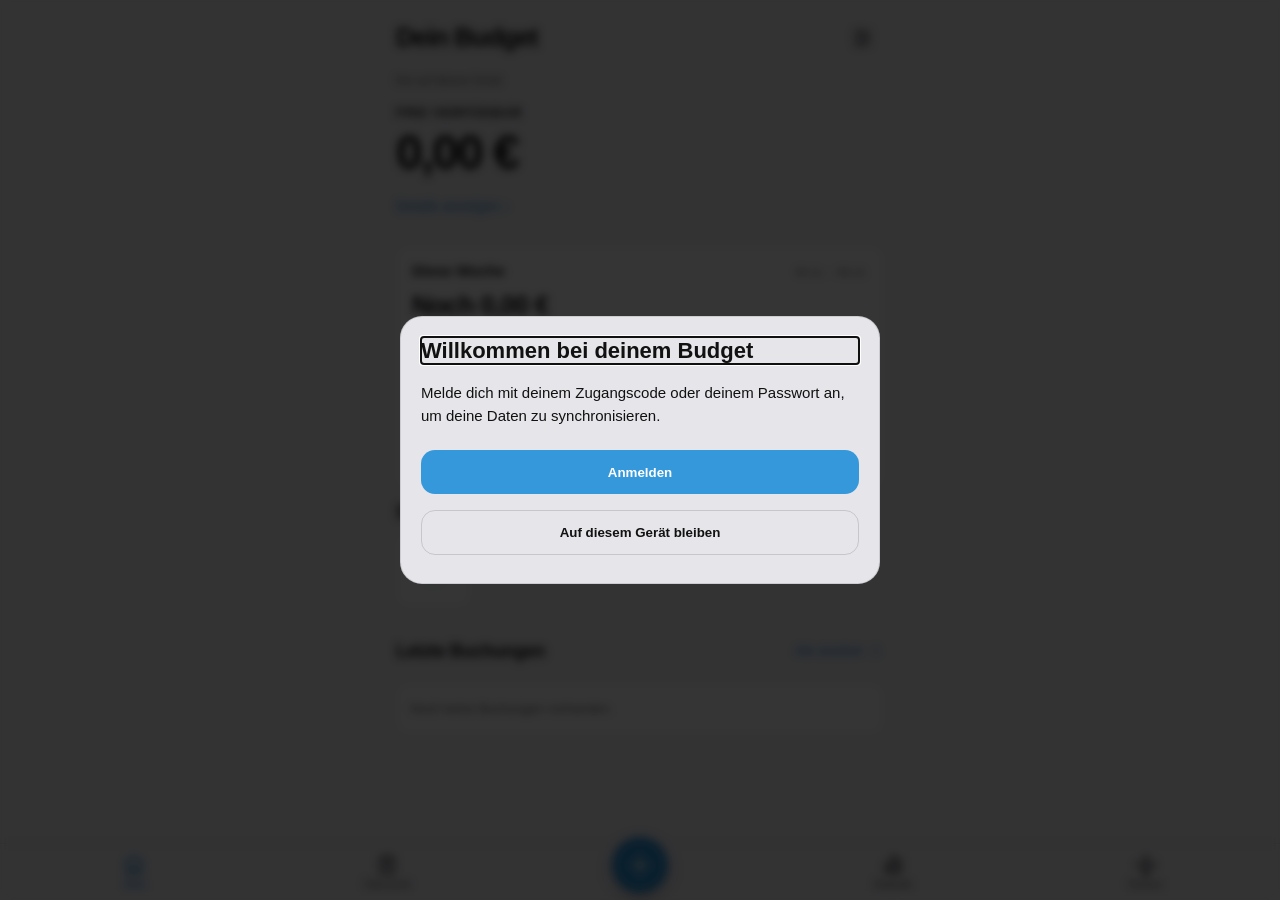
==== commit 894516f2: "Add files via upload" ====
--- a/index.html
+++ b/index.html
@@ -5,7 +5,7 @@
     <meta charset="UTF-8">
     <meta name="viewport" content="width=device-width, initial-scale=1.0, viewport-fit=cover">
     <meta name="theme-color" content="#000000">
-    <meta name="app-version" content="test-zugangsname-v4">
+    <meta name="app-version" content="test-wiederherstellung-v5">
     <meta name="apple-mobile-web-app-capable" content="yes">
     <meta name="apple-mobile-web-app-status-bar-style" content="black-translucent">
     <meta name="apple-mobile-web-app-title" content="Kostentracker">
@@ -13,23 +13,23 @@
     <meta name="application-name" content="Kostentracker">
     <link rel="manifest" href="manifest.webmanifest">
     <link rel="preload" href="icon-192.png" as="image" fetchpriority="high">
-    <link rel="preload" href="./js/app/ladebildschirm.js?v=test-zugangsname-v4" as="script">
+    <link rel="preload" href="./js/app/ladebildschirm.js?v=test-wiederherstellung-v5" as="script">
     <link rel="apple-touch-icon" href="apple-touch-icon.png">
     <link rel="icon" type="image/png" sizes="192x192" href="icon-192.png">
     <link rel="icon" type="image/png" sizes="512x512" href="icon-512.png">
 
     <title>Kostentracker Test</title>
 
-    <script src="./js/core/datensatz-format.js?v=test-zugangsname-v4" type="application/x-kostentracker"></script>
-    <script src="./js/core/sicherungs-vergleich.js?v=test-zugangsname-v4" type="application/x-kostentracker"></script>
-    <script src="./js/core/lokale-datenbank.js?v=test-zugangsname-v4" type="application/x-kostentracker"></script>
-    <script src="./js/core/dienste.js?v=test-zugangsname-v4" type="application/x-kostentracker"></script>
-    <script src="./js/ui/kategorien-editor.js?v=test-zugangsname-v4" type="application/x-kostentracker"></script>
-<script src="./js/ui/fixkosten-neu.js?v=test-zugangsname-v4" type="application/x-kostentracker"></script>
-    <script src="./js/ui/eingabeschutz.js?v=test-zugangsname-v4" type="application/x-kostentracker"></script>
-    <script src="./js/app/design-start.js?v=test-zugangsname-v4" type="application/x-kostentracker"></script>
-
-    <link rel="stylesheet" href="./css/app.css?v=test-zugangsname-v4" media="print" data-app-style onload="this.dataset.loaded='true'" onerror="this.dataset.failed='true'">
+    <script src="./js/core/datensatz-format.js?v=test-wiederherstellung-v5" type="application/x-kostentracker"></script>
+    <script src="./js/core/sicherungs-vergleich.js?v=test-wiederherstellung-v5" type="application/x-kostentracker"></script>
+    <script src="./js/core/lokale-datenbank.js?v=test-wiederherstellung-v5" type="application/x-kostentracker"></script>
+    <script src="./js/core/dienste.js?v=test-wiederherstellung-v5" type="application/x-kostentracker"></script>
+    <script src="./js/ui/kategorien-editor.js?v=test-wiederherstellung-v5" type="application/x-kostentracker"></script>
+<script src="./js/ui/fixkosten-neu.js?v=test-wiederherstellung-v5" type="application/x-kostentracker"></script>
+    <script src="./js/ui/eingabeschutz.js?v=test-wiederherstellung-v5" type="application/x-kostentracker"></script>
+    <script src="./js/app/design-start.js?v=test-wiederherstellung-v5" type="application/x-kostentracker"></script>
+
+    <link rel="stylesheet" href="./css/app.css?v=test-wiederherstellung-v5" media="print" data-app-style onload="this.dataset.loaded='true'" onerror="this.dataset.failed='true'">
 
     <style id="bootSplashStyle">
       /* Paint the page canvas and safe-area background before app.css loads. */
@@ -62,7 +62,7 @@
   <div id="bootSplashLogo" class="boot-splash-logo"><img id="bootSplashIcon" src="icon-192.png" alt="" width="104" height="104" decoding="async" fetchpriority="high" hidden><span id="bootSplashFallback" class="boot-splash-fallback" hidden aria-hidden="true">💸</span></div>
   <div id="bootSplashError" class="boot-splash-error" hidden><p>App konnte nicht gestartet werden.</p><button type="button" onclick="location.reload()">Erneut laden</button></div>
 </div>
-<script src="./js/app/ladebildschirm.js?v=test-zugangsname-v4"></script>
+<script src="./js/app/ladebildschirm.js?v=test-wiederherstellung-v5"></script>
 
 
 <svg class="alltag-symbols" xmlns="http://www.w3.org/2000/svg" aria-hidden="true"><defs><symbol id="alltag-back" viewBox="0 0 24 24"><path d="m15 18-6-6 6-6"/></symbol><symbol id="alltag-plus" viewBox="0 0 24 24"><path d="M12 5v14M5 12h14"/></symbol><symbol id="alltag-more" viewBox="0 0 24 24"><circle cx="5" cy="12" r="1"/><circle cx="12" cy="12" r="1"/><circle cx="19" cy="12" r="1"/></symbol><symbol id="alltag-chevron" viewBox="0 0 24 24"><path d="m9 5 7 7-7 7"/></symbol><symbol id="alltag-search" viewBox="0 0 24 24"><circle cx="10.5" cy="10.5" r="6.5"/><path d="m16 16 4.5 4.5"/></symbol><symbol id="alltag-archive" viewBox="0 0 24 24"><path d="M4 9h16v11H4zM3 4h18v5H3zM9 13h6"/></symbol><symbol id="alltag-delete" viewBox="0 0 24 24"><path d="M3 6h18M9 6V3h6v3M5 6l1 15h12l1-15M10 10v7M14 10v7"/></symbol><symbol id="alltag-cart" viewBox="0 0 24 24"><path d="M3 3h2l3 12h10l3-9H6M9 18h.01M18 18h.01"/><circle cx="9" cy="20" r="1"/><circle cx="18" cy="20" r="1"/></symbol><symbol id="alltag-fuel" viewBox="0 0 24 24"><path d="M4 21V4h9v17M3 21h12M4 10h9M16 5l3 3v10a2 2 0 0 1-4 0v-5h-2M17 6v4h3"/></symbol><symbol id="alltag-droplet" viewBox="0 0 24 24"><path d="M12 3s-7 8-7 12a7 7 0 0 0 14 0c0-4-7-12-7-12Z"/></symbol><symbol id="alltag-house" viewBox="0 0 24 24"><path d="m3 10 9-7 9 7M5 9v12h5v-7h4v7h5V9"/></symbol><symbol id="alltag-food" viewBox="0 0 24 24"><path d="M4 3v6a3 3 0 0 0 6 0V3M7 3v18M17 3c-3 3-3 8 0 9h3M20 3v18"/></symbol><symbol id="alltag-activity" viewBox="0 0 24 24"><circle cx="12" cy="12" r="9"/><circle cx="12" cy="12" r="5"/><circle cx="12" cy="12" r="1"/></symbol><symbol id="alltag-gift" viewBox="0 0 24 24"><path d="M3 8h18v5H3zM5 13v8h14v-8M12 8v13"/><path d="M12 8C4 8 5 1 9 3c2 1 3 5 3 5s1-4 3-5c4-2 5 5-3 5Z"/></symbol><symbol id="alltag-spark" viewBox="0 0 24 24"><path d="m12 3 2.5 6.5L21 12l-6.5 2.5L12 21l-2.5-6.5L3 12l6.5-2.5Z"/></symbol><symbol id="alltag-clipboard" viewBox="0 0 24 24"><path d="M8 5H5v16h14V5h-3M8 3h8v5H8zM8 12h8M8 16h8"/></symbol><symbol id="alltag-chart" viewBox="0 0 24 24"><path d="M4 21V11h4v10M10 21V3h4v18M16 21V7h4v14"/></symbol><symbol id="alltag-shield" viewBox="0 0 24 24"><path d="m12 3 8 3v6c0 5-8 9-8 9s-8-4-8-9V6z"/><path d="m8 12 3 3 5-6"/></symbol><symbol id="alltag-receipt" viewBox="0 0 24 24"><path d="M5 3h14v18l-3-2-4 2-4-2-3 2zM8 7h8M8 11h8M8 15h4"/></symbol><symbol id="alltag-wallet" viewBox="0 0 24 24"><path d="M20 8H4V5h14v3M4 8v12h16V8M16 12h5v5h-5z"/></symbol><symbol id="alltag-calendar" viewBox="0 0 24 24"><rect x="3" y="5" width="18" height="16" rx="2"/><path d="M7 3v4M17 3v4M3 10h18M7 14h3M14 14h3"/></symbol><symbol id="alltag-income" viewBox="0 0 24 24"><path d="M12 3v12m-5-5 5 5 5-5M4 16v5h16v-5"/></symbol><symbol id="alltag-plane" viewBox="0 0 24 24"><path d="m3 10 8 2V4c0-2 2-2 2 0v8l8-2v3l-8 3v4l3 1v1l-4-1-4 1v-1l3-1v-4l-8-3z"/></symbol><symbol id="alltag-edit" viewBox="0 0 24 24"><path d="m15 4 5 5M4 20l5-1L21 7l-5-5L4 14z"/></symbol><symbol id="alltag-move" viewBox="0 0 24 24"><path d="M4 18v-5a4 4 0 0 1 4-4h12m-5-5 5 5-5 5"/></symbol><symbol id="alltag-check" viewBox="0 0 24 24"><path d="m4 12 5 5L20 6"/></symbol><symbol id="alltag-close" viewBox="0 0 24 24"><path d="m5 5 14 14M19 5 5 19"/></symbol><symbol id="alltag-transport" viewBox="0 0 24 24"><rect x="5" y="3" width="14" height="16" rx="3"/><path d="M5 11h14M9 19l-2 3M15 19l2 3M9 15h.01M15 15h.01M12 3v8"/></symbol><symbol id="alltag-bed" viewBox="0 0 24 24"><path d="M3 21V7m18 14V7M3 17h18M3 12h18v5M6 12V5h12v7M6 8h5v4M13 8h5v4"/></symbol></defs></svg>
@@ -315,6 +315,7 @@
                     <button class="settings-secondary" id="testServerReveal" onclick="toggleTestServerCode()" type="button">Anzeigen</button>
                 </div>
                 <button id="serverLoginButton" onclick="syncTestServer(true)">Anmelden</button>
+                <button class="settings-secondary" id="serverRecoveryButton" type="button" onclick="openServerRecovery()">Passwort vergessen?</button>
                 <div id="serverAccountActions" class="hidden">
                 <p id="serverSignedInUser" class="settings-note"></p>
                 <button class="settings-secondary" id="serverUsernameButton" type="button" onclick="openServerUsername()">Zugangsname ändern</button>
@@ -1111,42 +1112,42 @@
     </div>
 
 
-    <script src="./js/core/dateninitialisierung.js?v=test-zugangsname-v4" type="application/x-kostentracker"></script>
-    <script src="./js/core/speicherung-backup.js?v=test-zugangsname-v4" type="application/x-kostentracker"></script>
-<script src="./js/ui/rueckgaengig.js?v=test-zugangsname-v4" type="application/x-kostentracker"></script>
-<script src="./js/ui/erinnerungen.js?v=test-zugangsname-v4" type="application/x-kostentracker"></script>
-<script src="./js/core/formatierung.js?v=test-zugangsname-v4" type="application/x-kostentracker"></script>
-<script src="./js/budget/wiederholungen.js?v=test-zugangsname-v4" type="application/x-kostentracker"></script>
-<script src="./js/budget/gehalt.js?v=test-zugangsname-v4" type="application/x-kostentracker"></script>
-<script src="./js/ui/navigation.js?v=test-zugangsname-v4" type="application/x-kostentracker"></script>
-<script src="./js/ui/eintragsaktionen.js?v=test-zugangsname-v4" type="application/x-kostentracker"></script>
-<script src="./js/ui/einstellungen.js?v=test-zugangsname-v4" type="application/x-kostentracker"></script>
-<script src="./js/ui/archiv.js?v=test-zugangsname-v4" type="application/x-kostentracker"></script>
-<script src="./js/budget/wochenbudget.js?v=test-zugangsname-v4" type="application/x-kostentracker"></script>
-<script src="./js/ui/schnelleingabe.js?v=test-zugangsname-v4" type="application/x-kostentracker"></script>
-<script src="./js/kategorien/geplante-ausgaben.js?v=test-zugangsname-v4" type="application/x-kostentracker"></script>
-<script src="./js/kategorien/sparen-investieren.js?v=test-zugangsname-v4" type="application/x-kostentracker"></script>
-<script src="./js/kategorien/reise-waehrung.js?v=test-zugangsname-v4" type="application/x-kostentracker"></script>
-<script src="./js/kategorien/reise-budget-kurs.js?v=test-zugangsname-v4" type="application/x-kostentracker"></script>
-<script src="./js/kategorien/reisen.js?v=test-zugangsname-v4" type="application/x-kostentracker"></script>
-<script src="./js/kategorien/fixkosten.js?v=test-zugangsname-v4" type="application/x-kostentracker"></script>
-<script src="./js/ui/listen.js?v=test-zugangsname-v4" type="application/x-kostentracker"></script>
-<script src="./js/kategorien/versicherungen.js?v=test-zugangsname-v4" type="application/x-kostentracker"></script>
-<script src="./js/budget/berechnungen.js?v=test-zugangsname-v4" type="application/x-kostentracker"></script>
-<script src="./js/ui/verschieben.js?v=test-zugangsname-v4" type="application/x-kostentracker"></script>
-<script src="./js/kategorien/einnahmen.js?v=test-zugangsname-v4" type="application/x-kostentracker"></script>
-<script src="./js/kategorien/haushalt.js?v=test-zugangsname-v4" type="application/x-kostentracker"></script>
-<script src="./js/kategorien/freizeit.js?v=test-zugangsname-v4" type="application/x-kostentracker"></script>
-<script src="./js/ui/formulare.js?v=test-zugangsname-v4" type="application/x-kostentracker"></script>
-<script src="./js/kategorien/alltag-gemeinsam.js?v=test-zugangsname-v4" type="application/x-kostentracker"></script>
-<script src="./js/ui/ausgabenarchiv.js?v=test-zugangsname-v4" type="application/x-kostentracker"></script>
-<script src="./js/budget/faelligkeiten.js?v=test-zugangsname-v4" type="application/x-kostentracker"></script>
-<script src="./js/budget/zeitraeume.js?v=test-zugangsname-v4" type="application/x-kostentracker"></script>
-<script src="./js/ui/statistik.js?v=test-zugangsname-v4" type="application/x-kostentracker"></script>
-<script src="./js/budget/uebersicht.js?v=test-zugangsname-v4" type="application/x-kostentracker"></script>
-<script src="./js/app/aktualisierung.js?v=test-zugangsname-v4" type="application/x-kostentracker"></script>
-<script src="./js/ui/eingabehilfen.js?v=test-zugangsname-v4" type="application/x-kostentracker"></script>
-<script src="./js/app/start.js?v=test-zugangsname-v4" type="application/x-kostentracker"></script>
+    <script src="./js/core/dateninitialisierung.js?v=test-wiederherstellung-v5" type="application/x-kostentracker"></script>
+    <script src="./js/core/speicherung-backup.js?v=test-wiederherstellung-v5" type="application/x-kostentracker"></script>
+<script src="./js/ui/rueckgaengig.js?v=test-wiederherstellung-v5" type="application/x-kostentracker"></script>
+<script src="./js/ui/erinnerungen.js?v=test-wiederherstellung-v5" type="application/x-kostentracker"></script>
+<script src="./js/core/formatierung.js?v=test-wiederherstellung-v5" type="application/x-kostentracker"></script>
+<script src="./js/budget/wiederholungen.js?v=test-wiederherstellung-v5" type="application/x-kostentracker"></script>
+<script src="./js/budget/gehalt.js?v=test-wiederherstellung-v5" type="application/x-kostentracker"></script>
+<script src="./js/ui/navigation.js?v=test-wiederherstellung-v5" type="application/x-kostentracker"></script>
+<script src="./js/ui/eintragsaktionen.js?v=test-wiederherstellung-v5" type="application/x-kostentracker"></script>
+<script src="./js/ui/einstellungen.js?v=test-wiederherstellung-v5" type="application/x-kostentracker"></script>
+<script src="./js/ui/archiv.js?v=test-wiederherstellung-v5" type="application/x-kostentracker"></script>
+<script src="./js/budget/wochenbudget.js?v=test-wiederherstellung-v5" type="application/x-kostentracker"></script>
+<script src="./js/ui/schnelleingabe.js?v=test-wiederherstellung-v5" type="application/x-kostentracker"></script>
+<script src="./js/kategorien/geplante-ausgaben.js?v=test-wiederherstellung-v5" type="application/x-kostentracker"></script>
+<script src="./js/kategorien/sparen-investieren.js?v=test-wiederherstellung-v5" type="application/x-kostentracker"></script>
+<script src="./js/kategorien/reise-waehrung.js?v=test-wiederherstellung-v5" type="application/x-kostentracker"></script>
+<script src="./js/kategorien/reise-budget-kurs.js?v=test-wiederherstellung-v5" type="application/x-kostentracker"></script>
+<script src="./js/kategorien/reisen.js?v=test-wiederherstellung-v5" type="application/x-kostentracker"></script>
+<script src="./js/kategorien/fixkosten.js?v=test-wiederherstellung-v5" type="application/x-kostentracker"></script>
+<script src="./js/ui/listen.js?v=test-wiederherstellung-v5" type="application/x-kostentracker"></script>
+<script src="./js/kategorien/versicherungen.js?v=test-wiederherstellung-v5" type="application/x-kostentracker"></script>
+<script src="./js/budget/berechnungen.js?v=test-wiederherstellung-v5" type="application/x-kostentracker"></script>
+<script src="./js/ui/verschieben.js?v=test-wiederherstellung-v5" type="application/x-kostentracker"></script>
+<script src="./js/kategorien/einnahmen.js?v=test-wiederherstellung-v5" type="application/x-kostentracker"></script>
+<script src="./js/kategorien/haushalt.js?v=test-wiederherstellung-v5" type="application/x-kostentracker"></script>
+<script src="./js/kategorien/freizeit.js?v=test-wiederherstellung-v5" type="application/x-kostentracker"></script>
+<script src="./js/ui/formulare.js?v=test-wiederherstellung-v5" type="application/x-kostentracker"></script>
+<script src="./js/kategorien/alltag-gemeinsam.js?v=test-wiederherstellung-v5" type="application/x-kostentracker"></script>
+<script src="./js/ui/ausgabenarchiv.js?v=test-wiederherstellung-v5" type="application/x-kostentracker"></script>
+<script src="./js/budget/faelligkeiten.js?v=test-wiederherstellung-v5" type="application/x-kostentracker"></script>
+<script src="./js/budget/zeitraeume.js?v=test-wiederherstellung-v5" type="application/x-kostentracker"></script>
+<script src="./js/ui/statistik.js?v=test-wiederherstellung-v5" type="application/x-kostentracker"></script>
+<script src="./js/budget/uebersicht.js?v=test-wiederherstellung-v5" type="application/x-kostentracker"></script>
+<script src="./js/app/aktualisierung.js?v=test-wiederherstellung-v5" type="application/x-kostentracker"></script>
+<script src="./js/ui/eingabehilfen.js?v=test-wiederherstellung-v5" type="application/x-kostentracker"></script>
+<script src="./js/app/start.js?v=test-wiederherstellung-v5" type="application/x-kostentracker"></script>
 
 
     <div id="undoToast" class="undo-toast hidden" role="status" aria-live="polite">
@@ -1178,6 +1179,23 @@
     <button type="button" class="neutral-button" onclick="continueWelcome(false)">Auf diesem Gerät bleiben</button>
 </dialog>
 
+<dialog id="serverRecoveryDialog" class="app-dialog settings-subpage" aria-labelledby="serverRecoveryTitle">
+    <h2 id="serverRecoveryTitle" tabindex="-1">Passwort zurücksetzen</h2>
+    <form id="serverRecoveryForm" class="settings-page-card" onsubmit="submitServerRecovery(event)">
+        <p>Mit deinem ursprünglichen langen Zugangscode kannst du ein neues Passwort festlegen. Dein Zugangsname wird danach in den Einstellungen angezeigt.</p>
+        <label for="serverRecoveryCode">Ursprünglicher Zugangscode</label>
+        <input id="serverRecoveryCode" type="password" autocomplete="off" autocapitalize="none" spellcheck="false" minlength="32" maxlength="256" required>
+        <label for="serverRecoveryNew">Neues Passwort</label>
+        <input id="serverRecoveryNew" type="password" autocomplete="new-password" maxlength="256" required>
+        <label for="serverRecoveryRepeat">Neues Passwort wiederholen</label>
+        <input id="serverRecoveryRepeat" type="password" autocomplete="new-password" maxlength="256" required>
+        <p>Nach dem Zurücksetzen melden sich deine anderen Geräte mit deinem neuen Passwort erneut an.</p>
+        <p id="serverRecoveryError" class="payment-review-error" role="alert"></p>
+        <button type="submit">Passwort zurücksetzen</button>
+        <button type="button" class="neutral-button" onclick="closeServerRecovery()">Abbrechen</button>
+    </form>
+</dialog>
+
 <dialog id="serverUsernameDialog" class="app-dialog settings-subpage" aria-labelledby="serverUsernameTitle">
     <h2 id="serverUsernameTitle" tabindex="-1">Zugangsname ändern</h2>
     <form id="serverUsernameForm" class="settings-page-card" onsubmit="submitServerUsername(event)">
@@ -1223,11 +1241,11 @@
 </dialog>
 
     <!-- ===== UPDATE: SWIPE NACH LINKS FUER EINTRAG-AKTIONEN ===== -->
-    <link rel="stylesheet" href="./css/bedienung.css?v=test-zugangsname-v4" media="print" data-app-style onload="this.dataset.loaded='true'" onerror="this.dataset.failed='true'">
-    <script src="./js/ui/wischgesten.js?v=test-zugangsname-v4" type="application/x-kostentracker"></script>
-
-    <script src="./js/ui/tab-wischen-animation.js?v=test-zugangsname-v4" type="application/x-kostentracker"></script>
-    <script src="./js/ui/zurueckwischen.js?v=test-zugangsname-v4" type="application/x-kostentracker"></script>
+    <link rel="stylesheet" href="./css/bedienung.css?v=test-wiederherstellung-v5" media="print" data-app-style onload="this.dataset.loaded='true'" onerror="this.dataset.failed='true'">
+    <script src="./js/ui/wischgesten.js?v=test-wiederherstellung-v5" type="application/x-kostentracker"></script>
+
+    <script src="./js/ui/tab-wischen-animation.js?v=test-wiederherstellung-v5" type="application/x-kostentracker"></script>
+    <script src="./js/ui/zurueckwischen.js?v=test-wiederherstellung-v5" type="application/x-kostentracker"></script>
 
 <dialog id="freshCostDialog" aria-labelledby="freshCostName">
 <header class="fc-head"><button type="button" class="fc-back" onclick="cancelEditFreshKosten()" aria-label="Zurück"><svg class="alltag-icon" viewBox="0 0 24 24" aria-hidden="true"><use href="#alltag-back"></use></svg></button><div><h2 id="freshCostName" tabindex="-1"></h2><p>Monatliche Fixkosten</p></div></header>
@@ -1273,10 +1291,10 @@
   <div id="paymentReviewError" role="alert" class="payment-review-error"></div>
   <div id="serverPaymentReview"></div>
 </dialog>
-<script src="./js/server/haendler.js?v=test-zugangsname-v4" type="application/x-kostentracker"></script>
-<script src="./js/server/reise-zahlungen.js?v=test-zugangsname-v4" type="application/x-kostentracker"></script>
-<script src="./js/ui/zahlungsbestaetigung.js?v=test-zugangsname-v4" type="application/x-kostentracker"></script>
-<script src="./js/server/synchronisierung.js?v=test-zugangsname-v4" type="application/x-kostentracker"></script>
+<script src="./js/server/haendler.js?v=test-wiederherstellung-v5" type="application/x-kostentracker"></script>
+<script src="./js/server/reise-zahlungen.js?v=test-wiederherstellung-v5" type="application/x-kostentracker"></script>
+<script src="./js/ui/zahlungsbestaetigung.js?v=test-wiederherstellung-v5" type="application/x-kostentracker"></script>
+<script src="./js/server/synchronisierung.js?v=test-wiederherstellung-v5" type="application/x-kostentracker"></script>
 <div id="paymentImportedNotice" role="status" aria-live="polite" aria-atomic="true"></div>
     <nav id="categoryBottomNav" class="bottom-nav" aria-label="Hauptnavigation">
         <button type="button" data-main-tab="home" class="active" aria-current="page" onclick="goHome()"><span class="nav-icon"><svg class="alltag-icon" aria-hidden="true"><use href="#alltag-house"></use></svg></span>Start</button>
@@ -1285,8 +1303,8 @@
         <button type="button" data-main-tab="statistics" onclick="openStatistik()"><span class="nav-icon"><svg class="alltag-icon" aria-hidden="true"><use href="#alltag-chart"></use></svg></span>Statistik</button>
         <button type="button" data-main-tab="reisen" onclick="openReisen()"><span class="nav-icon"><svg class="alltag-icon" aria-hidden="true"><use href="#alltag-plane"></use></svg></span>Reisen</button>
     </nav>
-<script src="./js/ui/reiseansicht.js?v=test-zugangsname-v4" type="application/x-kostentracker"></script>
-<script src="./js/ui/ansicht-speichern.js?v=test-zugangsname-v4" type="application/x-kostentracker"></script>
+<script src="./js/ui/reiseansicht.js?v=test-wiederherstellung-v5" type="application/x-kostentracker"></script>
+<script src="./js/ui/ansicht-speichern.js?v=test-wiederherstellung-v5" type="application/x-kostentracker"></script>
 </body>
 
 </html>
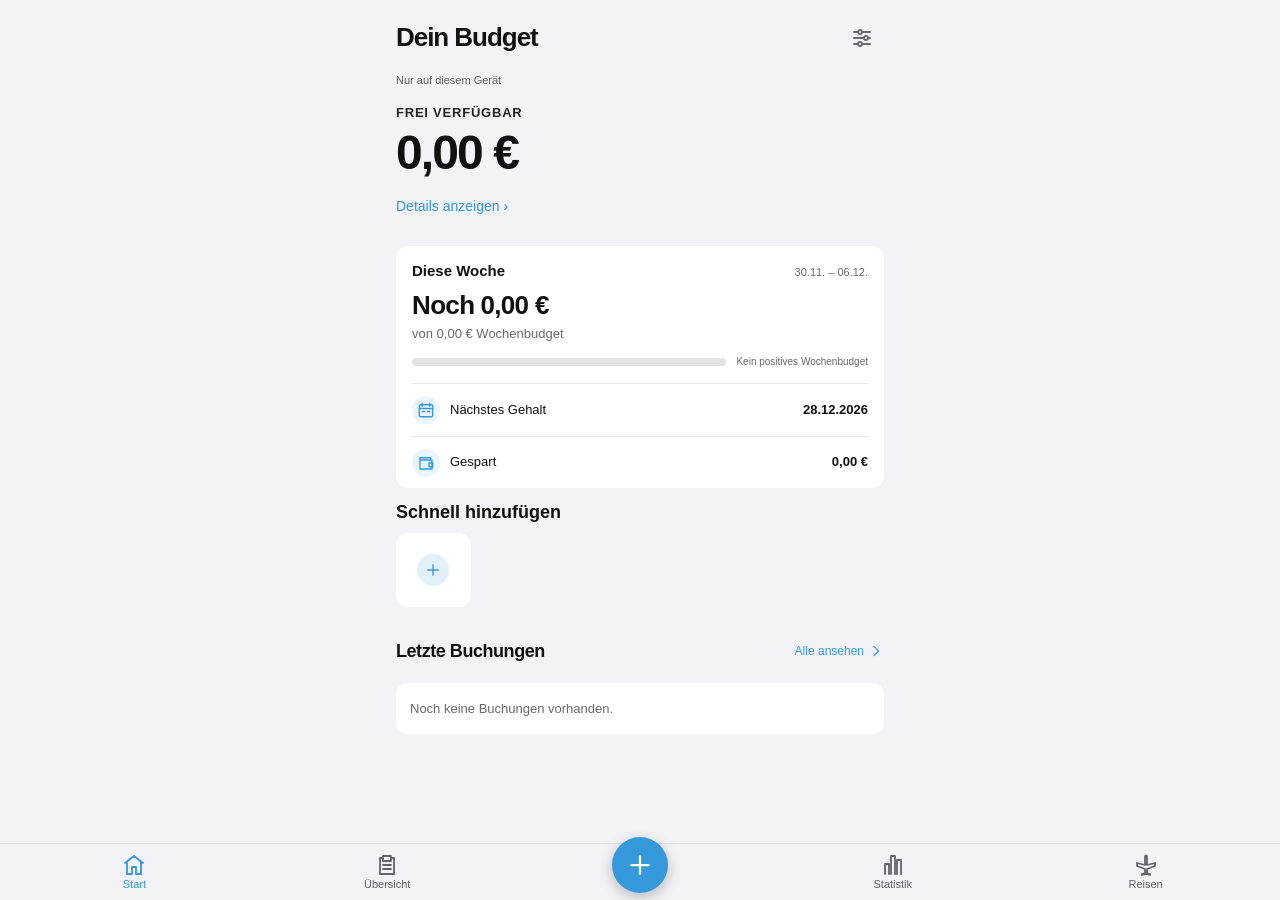
==== commit 41a09982: "Add files via upload" ====
--- a/index.html
+++ b/index.html
@@ -5,7 +5,7 @@
     <meta charset="UTF-8">
     <meta name="viewport" content="width=device-width, initial-scale=1.0, viewport-fit=cover">
     <meta name="theme-color" content="#000000">
-    <meta name="app-version" content="test-wiederherstellung-v5">
+    <meta name="app-version" content="test-geraete-v7">
     <meta name="apple-mobile-web-app-capable" content="yes">
     <meta name="apple-mobile-web-app-status-bar-style" content="black-translucent">
     <meta name="apple-mobile-web-app-title" content="Kostentracker">
@@ -13,23 +13,23 @@
     <meta name="application-name" content="Kostentracker">
     <link rel="manifest" href="manifest.webmanifest">
     <link rel="preload" href="icon-192.png" as="image" fetchpriority="high">
-    <link rel="preload" href="./js/app/ladebildschirm.js?v=test-wiederherstellung-v5" as="script">
+    <link rel="preload" href="./js/app/ladebildschirm.js?v=test-geraete-v7" as="script">
     <link rel="apple-touch-icon" href="apple-touch-icon.png">
     <link rel="icon" type="image/png" sizes="192x192" href="icon-192.png">
     <link rel="icon" type="image/png" sizes="512x512" href="icon-512.png">
 
     <title>Kostentracker Test</title>
 
-    <script src="./js/core/datensatz-format.js?v=test-wiederherstellung-v5" type="application/x-kostentracker"></script>
-    <script src="./js/core/sicherungs-vergleich.js?v=test-wiederherstellung-v5" type="application/x-kostentracker"></script>
-    <script src="./js/core/lokale-datenbank.js?v=test-wiederherstellung-v5" type="application/x-kostentracker"></script>
-    <script src="./js/core/dienste.js?v=test-wiederherstellung-v5" type="application/x-kostentracker"></script>
-    <script src="./js/ui/kategorien-editor.js?v=test-wiederherstellung-v5" type="application/x-kostentracker"></script>
-<script src="./js/ui/fixkosten-neu.js?v=test-wiederherstellung-v5" type="application/x-kostentracker"></script>
-    <script src="./js/ui/eingabeschutz.js?v=test-wiederherstellung-v5" type="application/x-kostentracker"></script>
-    <script src="./js/app/design-start.js?v=test-wiederherstellung-v5" type="application/x-kostentracker"></script>
-
-    <link rel="stylesheet" href="./css/app.css?v=test-wiederherstellung-v5" media="print" data-app-style onload="this.dataset.loaded='true'" onerror="this.dataset.failed='true'">
+    <script src="./js/core/datensatz-format.js?v=test-geraete-v7" type="application/x-kostentracker"></script>
+    <script src="./js/core/sicherungs-vergleich.js?v=test-geraete-v7" type="application/x-kostentracker"></script>
+    <script src="./js/core/lokale-datenbank.js?v=test-geraete-v7" type="application/x-kostentracker"></script>
+    <script src="./js/core/dienste.js?v=test-geraete-v7" type="application/x-kostentracker"></script>
+    <script src="./js/ui/kategorien-editor.js?v=test-geraete-v7" type="application/x-kostentracker"></script>
+<script src="./js/ui/fixkosten-neu.js?v=test-geraete-v7" type="application/x-kostentracker"></script>
+    <script src="./js/ui/eingabeschutz.js?v=test-geraete-v7" type="application/x-kostentracker"></script>
+    <script src="./js/app/design-start.js?v=test-geraete-v7" type="application/x-kostentracker"></script>
+
+    <link rel="stylesheet" href="./css/app.css?v=test-geraete-v7" media="print" data-app-style onload="this.dataset.loaded='true'" onerror="this.dataset.failed='true'">
 
     <style id="bootSplashStyle">
       /* Paint the page canvas and safe-area background before app.css loads. */
@@ -62,7 +62,7 @@
   <div id="bootSplashLogo" class="boot-splash-logo"><img id="bootSplashIcon" src="icon-192.png" alt="" width="104" height="104" decoding="async" fetchpriority="high" hidden><span id="bootSplashFallback" class="boot-splash-fallback" hidden aria-hidden="true">💸</span></div>
   <div id="bootSplashError" class="boot-splash-error" hidden><p>App konnte nicht gestartet werden.</p><button type="button" onclick="location.reload()">Erneut laden</button></div>
 </div>
-<script src="./js/app/ladebildschirm.js?v=test-wiederherstellung-v5"></script>
+<script src="./js/app/ladebildschirm.js?v=test-geraete-v7"></script>
 
 
 <svg class="alltag-symbols" xmlns="http://www.w3.org/2000/svg" aria-hidden="true"><defs><symbol id="alltag-back" viewBox="0 0 24 24"><path d="m15 18-6-6 6-6"/></symbol><symbol id="alltag-plus" viewBox="0 0 24 24"><path d="M12 5v14M5 12h14"/></symbol><symbol id="alltag-more" viewBox="0 0 24 24"><circle cx="5" cy="12" r="1"/><circle cx="12" cy="12" r="1"/><circle cx="19" cy="12" r="1"/></symbol><symbol id="alltag-chevron" viewBox="0 0 24 24"><path d="m9 5 7 7-7 7"/></symbol><symbol id="alltag-search" viewBox="0 0 24 24"><circle cx="10.5" cy="10.5" r="6.5"/><path d="m16 16 4.5 4.5"/></symbol><symbol id="alltag-archive" viewBox="0 0 24 24"><path d="M4 9h16v11H4zM3 4h18v5H3zM9 13h6"/></symbol><symbol id="alltag-delete" viewBox="0 0 24 24"><path d="M3 6h18M9 6V3h6v3M5 6l1 15h12l1-15M10 10v7M14 10v7"/></symbol><symbol id="alltag-cart" viewBox="0 0 24 24"><path d="M3 3h2l3 12h10l3-9H6M9 18h.01M18 18h.01"/><circle cx="9" cy="20" r="1"/><circle cx="18" cy="20" r="1"/></symbol><symbol id="alltag-fuel" viewBox="0 0 24 24"><path d="M4 21V4h9v17M3 21h12M4 10h9M16 5l3 3v10a2 2 0 0 1-4 0v-5h-2M17 6v4h3"/></symbol><symbol id="alltag-droplet" viewBox="0 0 24 24"><path d="M12 3s-7 8-7 12a7 7 0 0 0 14 0c0-4-7-12-7-12Z"/></symbol><symbol id="alltag-house" viewBox="0 0 24 24"><path d="m3 10 9-7 9 7M5 9v12h5v-7h4v7h5V9"/></symbol><symbol id="alltag-food" viewBox="0 0 24 24"><path d="M4 3v6a3 3 0 0 0 6 0V3M7 3v18M17 3c-3 3-3 8 0 9h3M20 3v18"/></symbol><symbol id="alltag-activity" viewBox="0 0 24 24"><circle cx="12" cy="12" r="9"/><circle cx="12" cy="12" r="5"/><circle cx="12" cy="12" r="1"/></symbol><symbol id="alltag-gift" viewBox="0 0 24 24"><path d="M3 8h18v5H3zM5 13v8h14v-8M12 8v13"/><path d="M12 8C4 8 5 1 9 3c2 1 3 5 3 5s1-4 3-5c4-2 5 5-3 5Z"/></symbol><symbol id="alltag-spark" viewBox="0 0 24 24"><path d="m12 3 2.5 6.5L21 12l-6.5 2.5L12 21l-2.5-6.5L3 12l6.5-2.5Z"/></symbol><symbol id="alltag-clipboard" viewBox="0 0 24 24"><path d="M8 5H5v16h14V5h-3M8 3h8v5H8zM8 12h8M8 16h8"/></symbol><symbol id="alltag-chart" viewBox="0 0 24 24"><path d="M4 21V11h4v10M10 21V3h4v18M16 21V7h4v14"/></symbol><symbol id="alltag-shield" viewBox="0 0 24 24"><path d="m12 3 8 3v6c0 5-8 9-8 9s-8-4-8-9V6z"/><path d="m8 12 3 3 5-6"/></symbol><symbol id="alltag-receipt" viewBox="0 0 24 24"><path d="M5 3h14v18l-3-2-4 2-4-2-3 2zM8 7h8M8 11h8M8 15h4"/></symbol><symbol id="alltag-wallet" viewBox="0 0 24 24"><path d="M20 8H4V5h14v3M4 8v12h16V8M16 12h5v5h-5z"/></symbol><symbol id="alltag-calendar" viewBox="0 0 24 24"><rect x="3" y="5" width="18" height="16" rx="2"/><path d="M7 3v4M17 3v4M3 10h18M7 14h3M14 14h3"/></symbol><symbol id="alltag-income" viewBox="0 0 24 24"><path d="M12 3v12m-5-5 5 5 5-5M4 16v5h16v-5"/></symbol><symbol id="alltag-plane" viewBox="0 0 24 24"><path d="m3 10 8 2V4c0-2 2-2 2 0v8l8-2v3l-8 3v4l3 1v1l-4-1-4 1v-1l3-1v-4l-8-3z"/></symbol><symbol id="alltag-edit" viewBox="0 0 24 24"><path d="m15 4 5 5M4 20l5-1L21 7l-5-5L4 14z"/></symbol><symbol id="alltag-move" viewBox="0 0 24 24"><path d="M4 18v-5a4 4 0 0 1 4-4h12m-5-5 5 5-5 5"/></symbol><symbol id="alltag-check" viewBox="0 0 24 24"><path d="m4 12 5 5L20 6"/></symbol><symbol id="alltag-close" viewBox="0 0 24 24"><path d="m5 5 14 14M19 5 5 19"/></symbol><symbol id="alltag-transport" viewBox="0 0 24 24"><rect x="5" y="3" width="14" height="16" rx="3"/><path d="M5 11h14M9 19l-2 3M15 19l2 3M9 15h.01M15 15h.01M12 3v8"/></symbol><symbol id="alltag-bed" viewBox="0 0 24 24"><path d="M3 21V7m18 14V7M3 17h18M3 12h18v5M6 12V5h12v7M6 8h5v4M13 8h5v4"/></symbol></defs></svg>
@@ -318,8 +318,11 @@
                 <button class="settings-secondary" id="serverRecoveryButton" type="button" onclick="openServerRecovery()">Passwort vergessen?</button>
                 <div id="serverAccountActions" class="hidden">
                 <p id="serverSignedInUser" class="settings-note"></p>
+                <p class="settings-note">Die Anmeldung bleibt bis zur Abmeldung oder einer Passwortänderung bestehen.</p>
+                <button class="settings-secondary" id="serverDevicesButton" type="button" onclick="openServerDevices()">Angemeldete Geräte</button>
+                <button class="settings-secondary" id="serverLogoutButton" type="button" onclick="logoutCurrentDevice()">Auf diesem Gerät abmelden</button>
                 <button class="settings-secondary" id="serverUsernameButton" type="button" onclick="openServerUsername()">Zugangsname ändern</button>
-                <button class="settings-secondary" id="serverPasswordButton" type="button" onclick="openServerPassword()">Passwort festlegen</button>
+                <button class="settings-secondary" id="serverPasswordButton" type="button" onclick="openServerPassword()">Zugang einrichten</button>
                 <button onclick="activateTestServerPush()"><svg class="alltag-icon" viewBox="0 0 24 24" aria-hidden="true" focusable="false"><use href="#alltag-check"></use></svg>Benachrichtigungen aktivieren</button>
                 <div id="serverNotificationStatus" class="settings-note" style="margin:12px 0;"></div>
                 </div>
@@ -1112,42 +1115,42 @@
     </div>
 
 
-    <script src="./js/core/dateninitialisierung.js?v=test-wiederherstellung-v5" type="application/x-kostentracker"></script>
-    <script src="./js/core/speicherung-backup.js?v=test-wiederherstellung-v5" type="application/x-kostentracker"></script>
-<script src="./js/ui/rueckgaengig.js?v=test-wiederherstellung-v5" type="application/x-kostentracker"></script>
-<script src="./js/ui/erinnerungen.js?v=test-wiederherstellung-v5" type="application/x-kostentracker"></script>
-<script src="./js/core/formatierung.js?v=test-wiederherstellung-v5" type="application/x-kostentracker"></script>
-<script src="./js/budget/wiederholungen.js?v=test-wiederherstellung-v5" type="application/x-kostentracker"></script>
-<script src="./js/budget/gehalt.js?v=test-wiederherstellung-v5" type="application/x-kostentracker"></script>
-<script src="./js/ui/navigation.js?v=test-wiederherstellung-v5" type="application/x-kostentracker"></script>
-<script src="./js/ui/eintragsaktionen.js?v=test-wiederherstellung-v5" type="application/x-kostentracker"></script>
-<script src="./js/ui/einstellungen.js?v=test-wiederherstellung-v5" type="application/x-kostentracker"></script>
-<script src="./js/ui/archiv.js?v=test-wiederherstellung-v5" type="application/x-kostentracker"></script>
-<script src="./js/budget/wochenbudget.js?v=test-wiederherstellung-v5" type="application/x-kostentracker"></script>
-<script src="./js/ui/schnelleingabe.js?v=test-wiederherstellung-v5" type="application/x-kostentracker"></script>
-<script src="./js/kategorien/geplante-ausgaben.js?v=test-wiederherstellung-v5" type="application/x-kostentracker"></script>
-<script src="./js/kategorien/sparen-investieren.js?v=test-wiederherstellung-v5" type="application/x-kostentracker"></script>
-<script src="./js/kategorien/reise-waehrung.js?v=test-wiederherstellung-v5" type="application/x-kostentracker"></script>
-<script src="./js/kategorien/reise-budget-kurs.js?v=test-wiederherstellung-v5" type="application/x-kostentracker"></script>
-<script src="./js/kategorien/reisen.js?v=test-wiederherstellung-v5" type="application/x-kostentracker"></script>
-<script src="./js/kategorien/fixkosten.js?v=test-wiederherstellung-v5" type="application/x-kostentracker"></script>
-<script src="./js/ui/listen.js?v=test-wiederherstellung-v5" type="application/x-kostentracker"></script>
-<script src="./js/kategorien/versicherungen.js?v=test-wiederherstellung-v5" type="application/x-kostentracker"></script>
-<script src="./js/budget/berechnungen.js?v=test-wiederherstellung-v5" type="application/x-kostentracker"></script>
-<script src="./js/ui/verschieben.js?v=test-wiederherstellung-v5" type="application/x-kostentracker"></script>
-<script src="./js/kategorien/einnahmen.js?v=test-wiederherstellung-v5" type="application/x-kostentracker"></script>
-<script src="./js/kategorien/haushalt.js?v=test-wiederherstellung-v5" type="application/x-kostentracker"></script>
-<script src="./js/kategorien/freizeit.js?v=test-wiederherstellung-v5" type="application/x-kostentracker"></script>
-<script src="./js/ui/formulare.js?v=test-wiederherstellung-v5" type="application/x-kostentracker"></script>
-<script src="./js/kategorien/alltag-gemeinsam.js?v=test-wiederherstellung-v5" type="application/x-kostentracker"></script>
-<script src="./js/ui/ausgabenarchiv.js?v=test-wiederherstellung-v5" type="application/x-kostentracker"></script>
-<script src="./js/budget/faelligkeiten.js?v=test-wiederherstellung-v5" type="application/x-kostentracker"></script>
-<script src="./js/budget/zeitraeume.js?v=test-wiederherstellung-v5" type="application/x-kostentracker"></script>
-<script src="./js/ui/statistik.js?v=test-wiederherstellung-v5" type="application/x-kostentracker"></script>
-<script src="./js/budget/uebersicht.js?v=test-wiederherstellung-v5" type="application/x-kostentracker"></script>
-<script src="./js/app/aktualisierung.js?v=test-wiederherstellung-v5" type="application/x-kostentracker"></script>
-<script src="./js/ui/eingabehilfen.js?v=test-wiederherstellung-v5" type="application/x-kostentracker"></script>
-<script src="./js/app/start.js?v=test-wiederherstellung-v5" type="application/x-kostentracker"></script>
+    <script src="./js/core/dateninitialisierung.js?v=test-geraete-v7" type="application/x-kostentracker"></script>
+    <script src="./js/core/speicherung-backup.js?v=test-geraete-v7" type="application/x-kostentracker"></script>
+<script src="./js/ui/rueckgaengig.js?v=test-geraete-v7" type="application/x-kostentracker"></script>
+<script src="./js/ui/erinnerungen.js?v=test-geraete-v7" type="application/x-kostentracker"></script>
+<script src="./js/core/formatierung.js?v=test-geraete-v7" type="application/x-kostentracker"></script>
+<script src="./js/budget/wiederholungen.js?v=test-geraete-v7" type="application/x-kostentracker"></script>
+<script src="./js/budget/gehalt.js?v=test-geraete-v7" type="application/x-kostentracker"></script>
+<script src="./js/ui/navigation.js?v=test-geraete-v7" type="application/x-kostentracker"></script>
+<script src="./js/ui/eintragsaktionen.js?v=test-geraete-v7" type="application/x-kostentracker"></script>
+<script src="./js/ui/einstellungen.js?v=test-geraete-v7" type="application/x-kostentracker"></script>
+<script src="./js/ui/archiv.js?v=test-geraete-v7" type="application/x-kostentracker"></script>
+<script src="./js/budget/wochenbudget.js?v=test-geraete-v7" type="application/x-kostentracker"></script>
+<script src="./js/ui/schnelleingabe.js?v=test-geraete-v7" type="application/x-kostentracker"></script>
+<script src="./js/kategorien/geplante-ausgaben.js?v=test-geraete-v7" type="application/x-kostentracker"></script>
+<script src="./js/kategorien/sparen-investieren.js?v=test-geraete-v7" type="application/x-kostentracker"></script>
+<script src="./js/kategorien/reise-waehrung.js?v=test-geraete-v7" type="application/x-kostentracker"></script>
+<script src="./js/kategorien/reise-budget-kurs.js?v=test-geraete-v7" type="application/x-kostentracker"></script>
+<script src="./js/kategorien/reisen.js?v=test-geraete-v7" type="application/x-kostentracker"></script>
+<script src="./js/kategorien/fixkosten.js?v=test-geraete-v7" type="application/x-kostentracker"></script>
+<script src="./js/ui/listen.js?v=test-geraete-v7" type="application/x-kostentracker"></script>
+<script src="./js/kategorien/versicherungen.js?v=test-geraete-v7" type="application/x-kostentracker"></script>
+<script src="./js/budget/berechnungen.js?v=test-geraete-v7" type="application/x-kostentracker"></script>
+<script src="./js/ui/verschieben.js?v=test-geraete-v7" type="application/x-kostentracker"></script>
+<script src="./js/kategorien/einnahmen.js?v=test-geraete-v7" type="application/x-kostentracker"></script>
+<script src="./js/kategorien/haushalt.js?v=test-geraete-v7" type="application/x-kostentracker"></script>
+<script src="./js/kategorien/freizeit.js?v=test-geraete-v7" type="application/x-kostentracker"></script>
+<script src="./js/ui/formulare.js?v=test-geraete-v7" type="application/x-kostentracker"></script>
+<script src="./js/kategorien/alltag-gemeinsam.js?v=test-geraete-v7" type="application/x-kostentracker"></script>
+<script src="./js/ui/ausgabenarchiv.js?v=test-geraete-v7" type="application/x-kostentracker"></script>
+<script src="./js/budget/faelligkeiten.js?v=test-geraete-v7" type="application/x-kostentracker"></script>
+<script src="./js/budget/zeitraeume.js?v=test-geraete-v7" type="application/x-kostentracker"></script>
+<script src="./js/ui/statistik.js?v=test-geraete-v7" type="application/x-kostentracker"></script>
+<script src="./js/budget/uebersicht.js?v=test-geraete-v7" type="application/x-kostentracker"></script>
+<script src="./js/app/aktualisierung.js?v=test-geraete-v7" type="application/x-kostentracker"></script>
+<script src="./js/ui/eingabehilfen.js?v=test-geraete-v7" type="application/x-kostentracker"></script>
+<script src="./js/app/start.js?v=test-geraete-v7" type="application/x-kostentracker"></script>
 
 
     <div id="undoToast" class="undo-toast hidden" role="status" aria-live="polite">
@@ -1177,6 +1180,14 @@
     <p>Melde dich mit deinem Zugangscode oder deinem Passwort an, um deine Daten zu synchronisieren.</p>
     <button type="button" onclick="continueWelcome(true)">Anmelden</button>
     <button type="button" class="neutral-button" onclick="continueWelcome(false)">Auf diesem Gerät bleiben</button>
+</dialog>
+
+<dialog id="serverDevicesDialog" class="app-dialog settings-subpage" aria-labelledby="serverDevicesTitle">
+    <h2 id="serverDevicesTitle" tabindex="-1">Angemeldete Geräte</h2>
+    <p>Hier siehst du die Geräte deines Kontos. Die Bezeichnungen richten sich nach Gerät und Browser.</p>
+    <div id="serverDevicesList"></div>
+    <p id="serverDevicesError" class="settings-note" role="status" aria-live="polite"></p>
+    <button type="button" class="neutral-button" onclick="closeAccessibleDialog('serverDevicesDialog')">Schließen</button>
 </dialog>
 
 <dialog id="serverRecoveryDialog" class="app-dialog settings-subpage" aria-labelledby="serverRecoveryTitle">
@@ -1217,6 +1228,11 @@
     <form id="serverPasswordForm" class="settings-page-card" onsubmit="submitServerPassword(event)">
         <p>Dein Kurzbefehl behält den langen Code. Mit diesem Zugangsnamen meldest du dich auf weiteren Geräten an.</p>
         <p id="serverPasswordUser"></p>
+        <div id="serverPasswordUsernameRow">
+            <label for="serverPasswordUsername">Zugangsname</label>
+            <input id="serverPasswordUsername" type="text" autocomplete="username" autocapitalize="none" spellcheck="false" minlength="3" maxlength="40">
+            <p>3 bis 40 Zeichen. Buchstaben, Zahlen, Punkt, Bindestrich und Unterstrich sind erlaubt.</p>
+        </div>
         <div id="serverPasswordCurrentRow" hidden>
             <label for="serverPasswordCurrent">Aktuelles Passwort</label>
             <input id="serverPasswordCurrent" type="password" autocomplete="current-password" maxlength="256">
@@ -1226,7 +1242,7 @@
         <label for="serverPasswordRepeat">Neues Passwort wiederholen</label>
         <input id="serverPasswordRepeat" type="password" autocomplete="new-password" maxlength="256" required>
         <p id="serverPasswordError" class="payment-review-error" role="alert"></p>
-        <button type="submit">Passwort speichern</button>
+        <button id="serverPasswordSave" type="submit">Speichern und weiter</button>
         <button type="button" class="neutral-button" id="serverPasswordCancel" onclick="closeServerPassword()">Später</button>
     </form>
 </dialog>
@@ -1241,11 +1257,11 @@
 </dialog>
 
     <!-- ===== UPDATE: SWIPE NACH LINKS FUER EINTRAG-AKTIONEN ===== -->
-    <link rel="stylesheet" href="./css/bedienung.css?v=test-wiederherstellung-v5" media="print" data-app-style onload="this.dataset.loaded='true'" onerror="this.dataset.failed='true'">
-    <script src="./js/ui/wischgesten.js?v=test-wiederherstellung-v5" type="application/x-kostentracker"></script>
-
-    <script src="./js/ui/tab-wischen-animation.js?v=test-wiederherstellung-v5" type="application/x-kostentracker"></script>
-    <script src="./js/ui/zurueckwischen.js?v=test-wiederherstellung-v5" type="application/x-kostentracker"></script>
+    <link rel="stylesheet" href="./css/bedienung.css?v=test-geraete-v7" media="print" data-app-style onload="this.dataset.loaded='true'" onerror="this.dataset.failed='true'">
+    <script src="./js/ui/wischgesten.js?v=test-geraete-v7" type="application/x-kostentracker"></script>
+
+    <script src="./js/ui/tab-wischen-animation.js?v=test-geraete-v7" type="application/x-kostentracker"></script>
+    <script src="./js/ui/zurueckwischen.js?v=test-geraete-v7" type="application/x-kostentracker"></script>
 
 <dialog id="freshCostDialog" aria-labelledby="freshCostName">
 <header class="fc-head"><button type="button" class="fc-back" onclick="cancelEditFreshKosten()" aria-label="Zurück"><svg class="alltag-icon" viewBox="0 0 24 24" aria-hidden="true"><use href="#alltag-back"></use></svg></button><div><h2 id="freshCostName" tabindex="-1"></h2><p>Monatliche Fixkosten</p></div></header>
@@ -1291,10 +1307,10 @@
   <div id="paymentReviewError" role="alert" class="payment-review-error"></div>
   <div id="serverPaymentReview"></div>
 </dialog>
-<script src="./js/server/haendler.js?v=test-wiederherstellung-v5" type="application/x-kostentracker"></script>
-<script src="./js/server/reise-zahlungen.js?v=test-wiederherstellung-v5" type="application/x-kostentracker"></script>
-<script src="./js/ui/zahlungsbestaetigung.js?v=test-wiederherstellung-v5" type="application/x-kostentracker"></script>
-<script src="./js/server/synchronisierung.js?v=test-wiederherstellung-v5" type="application/x-kostentracker"></script>
+<script src="./js/server/haendler.js?v=test-geraete-v7" type="application/x-kostentracker"></script>
+<script src="./js/server/reise-zahlungen.js?v=test-geraete-v7" type="application/x-kostentracker"></script>
+<script src="./js/ui/zahlungsbestaetigung.js?v=test-geraete-v7" type="application/x-kostentracker"></script>
+<script src="./js/server/synchronisierung.js?v=test-geraete-v7" type="application/x-kostentracker"></script>
 <div id="paymentImportedNotice" role="status" aria-live="polite" aria-atomic="true"></div>
     <nav id="categoryBottomNav" class="bottom-nav" aria-label="Hauptnavigation">
         <button type="button" data-main-tab="home" class="active" aria-current="page" onclick="goHome()"><span class="nav-icon"><svg class="alltag-icon" aria-hidden="true"><use href="#alltag-house"></use></svg></span>Start</button>
@@ -1303,8 +1319,8 @@
         <button type="button" data-main-tab="statistics" onclick="openStatistik()"><span class="nav-icon"><svg class="alltag-icon" aria-hidden="true"><use href="#alltag-chart"></use></svg></span>Statistik</button>
         <button type="button" data-main-tab="reisen" onclick="openReisen()"><span class="nav-icon"><svg class="alltag-icon" aria-hidden="true"><use href="#alltag-plane"></use></svg></span>Reisen</button>
     </nav>
-<script src="./js/ui/reiseansicht.js?v=test-wiederherstellung-v5" type="application/x-kostentracker"></script>
-<script src="./js/ui/ansicht-speichern.js?v=test-wiederherstellung-v5" type="application/x-kostentracker"></script>
+<script src="./js/ui/reiseansicht.js?v=test-geraete-v7" type="application/x-kostentracker"></script>
+<script src="./js/ui/ansicht-speichern.js?v=test-geraete-v7" type="application/x-kostentracker"></script>
 </body>
 
 </html>
